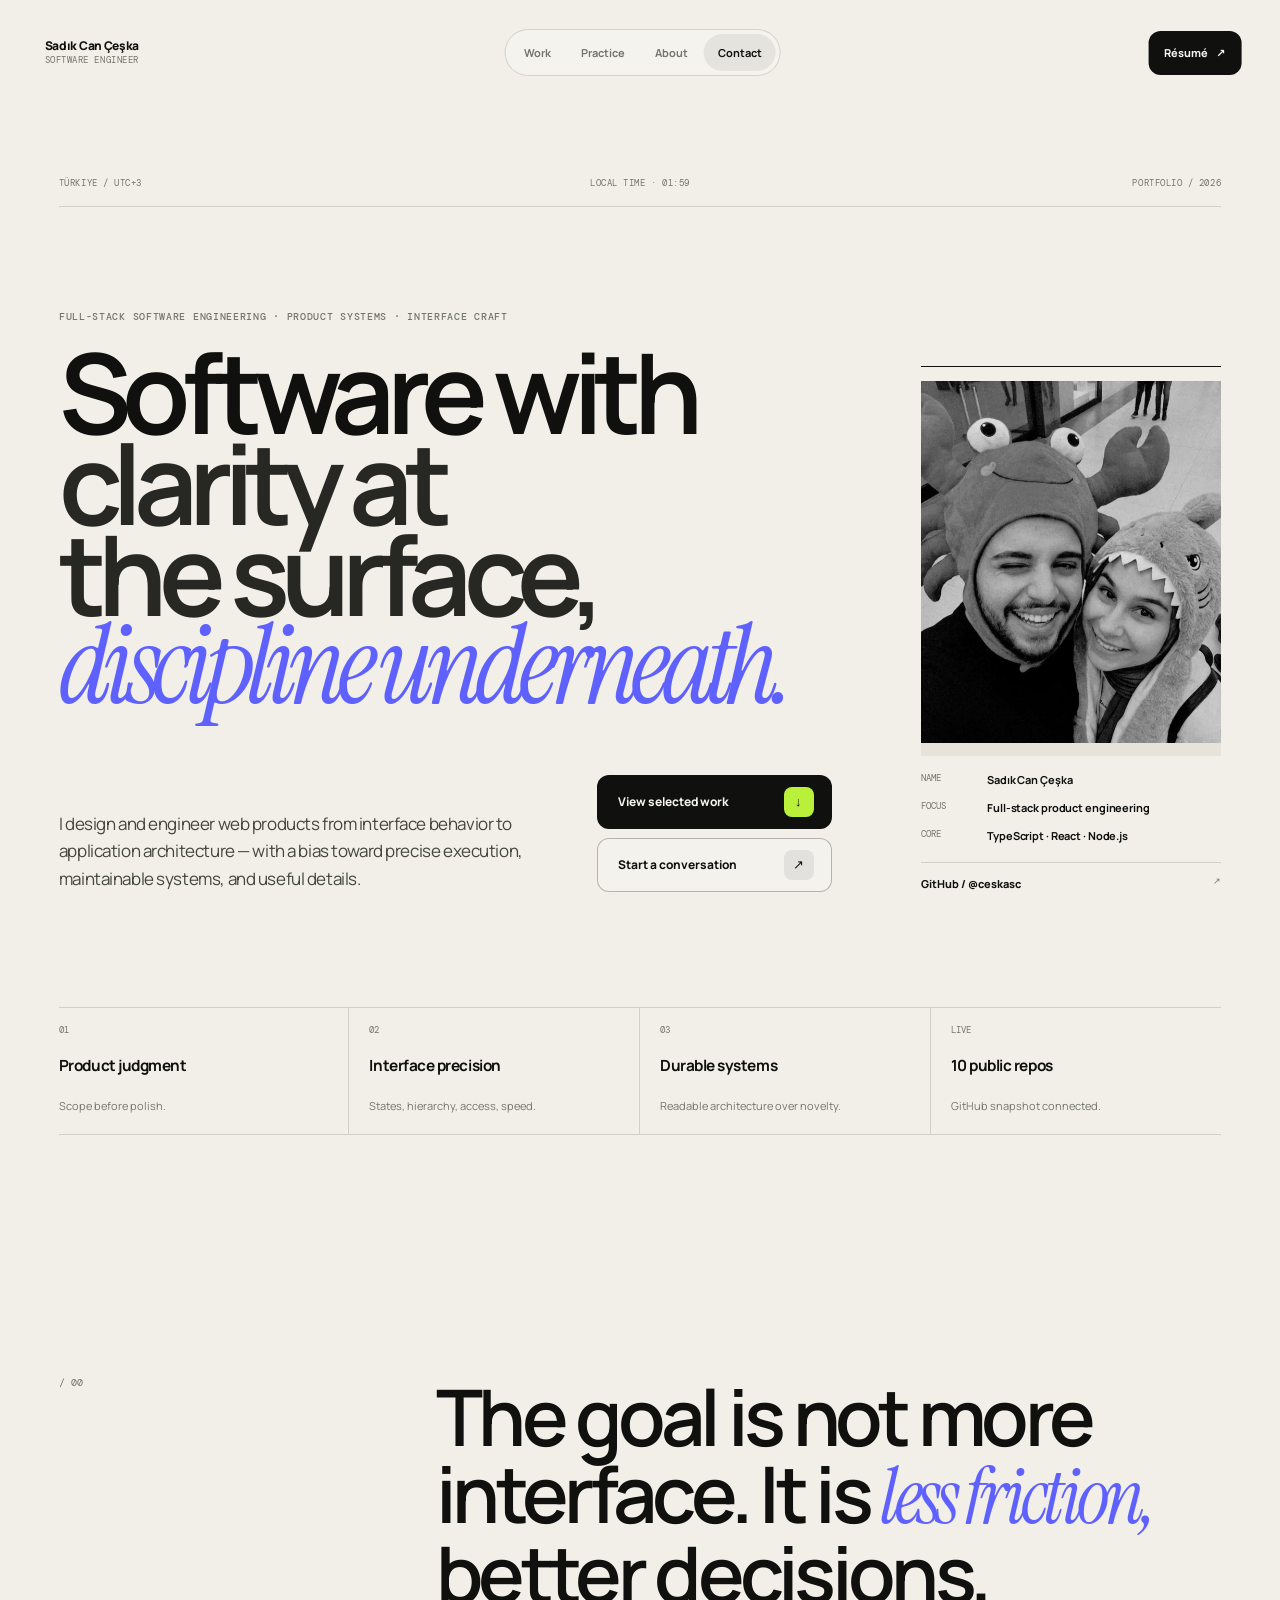
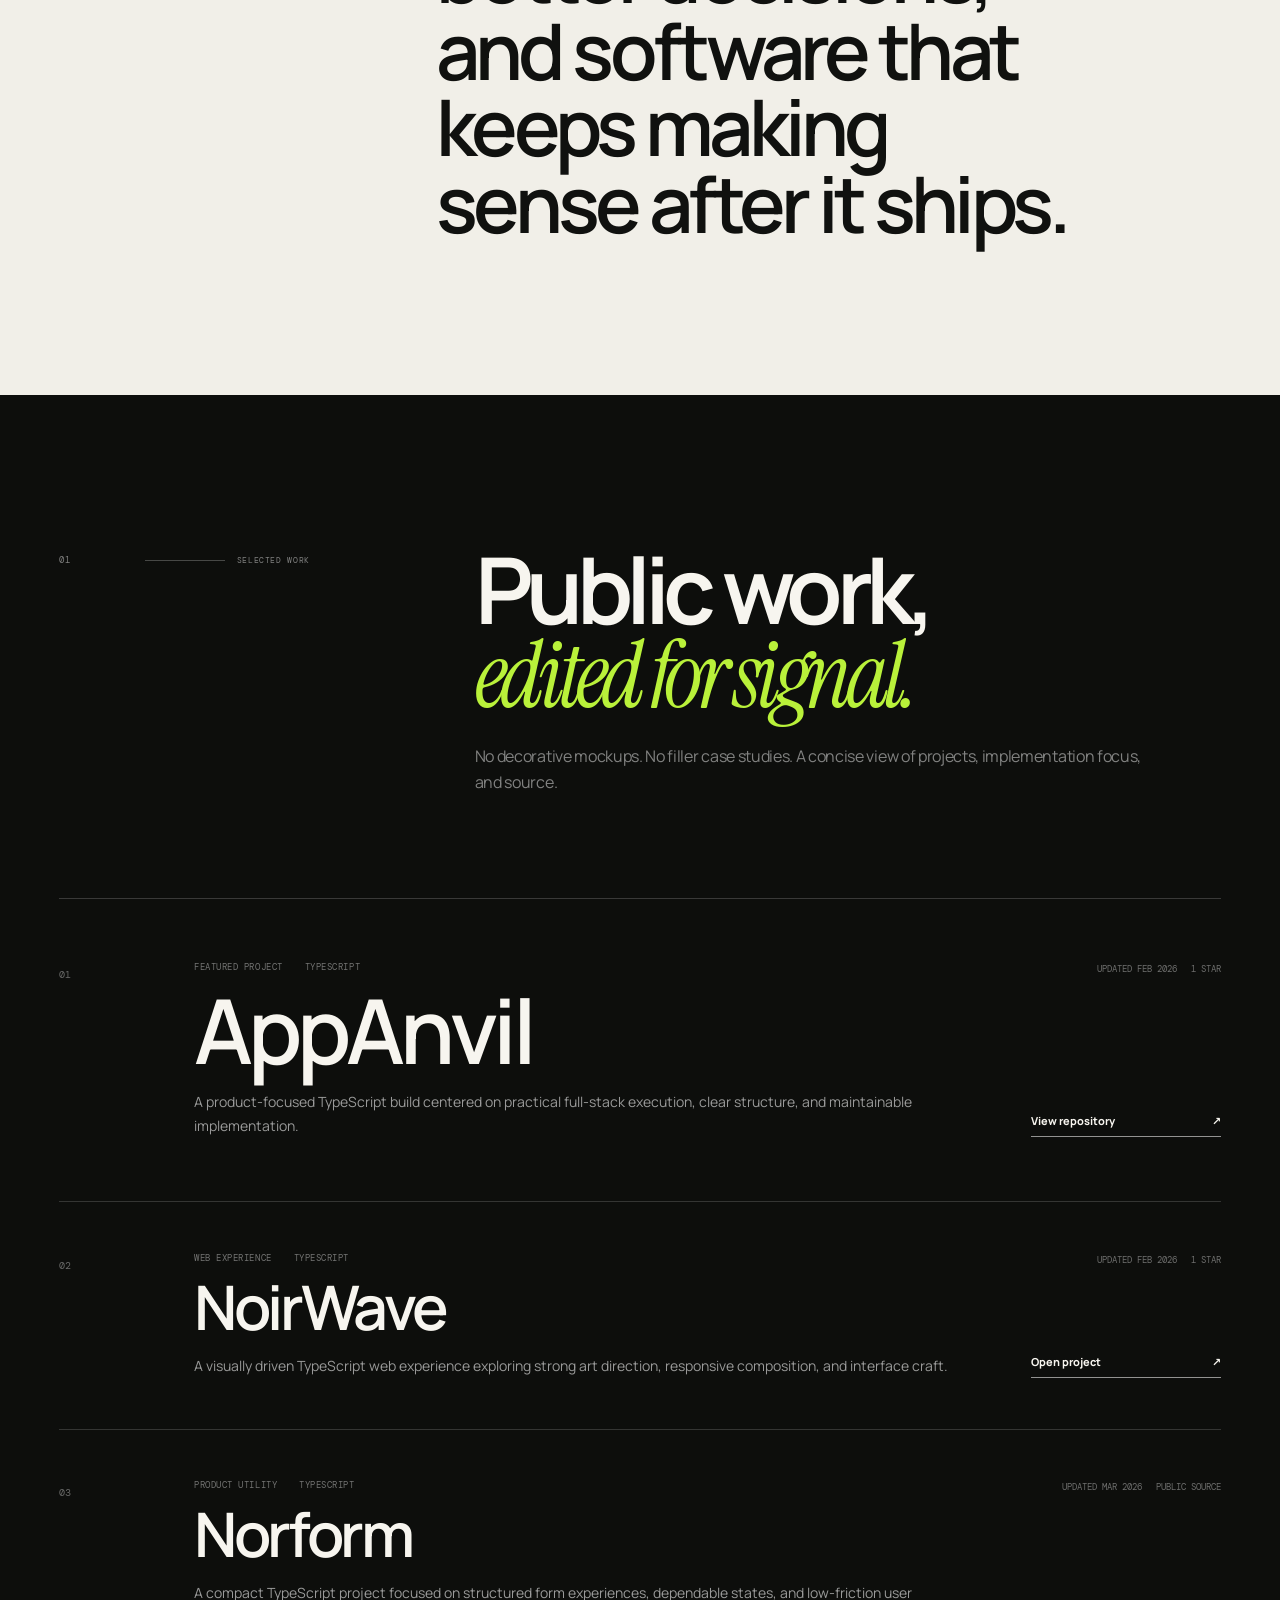
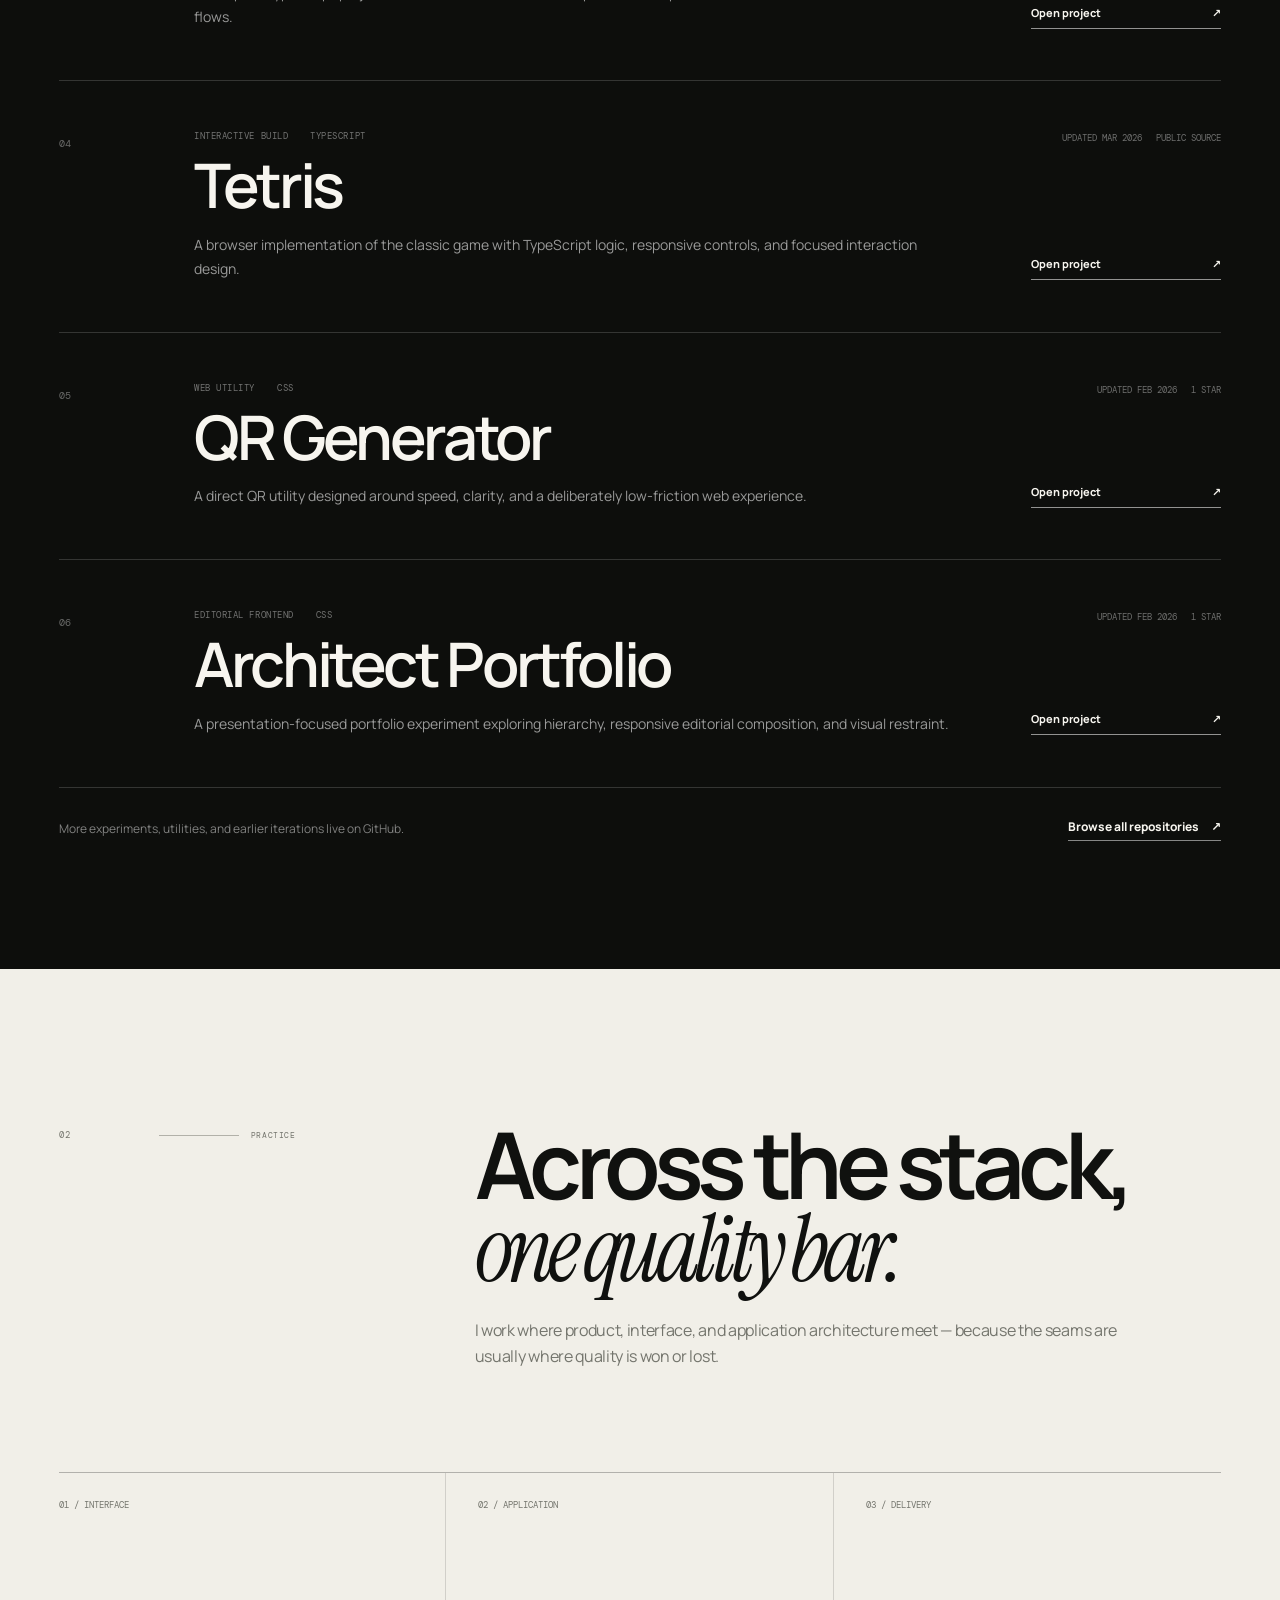
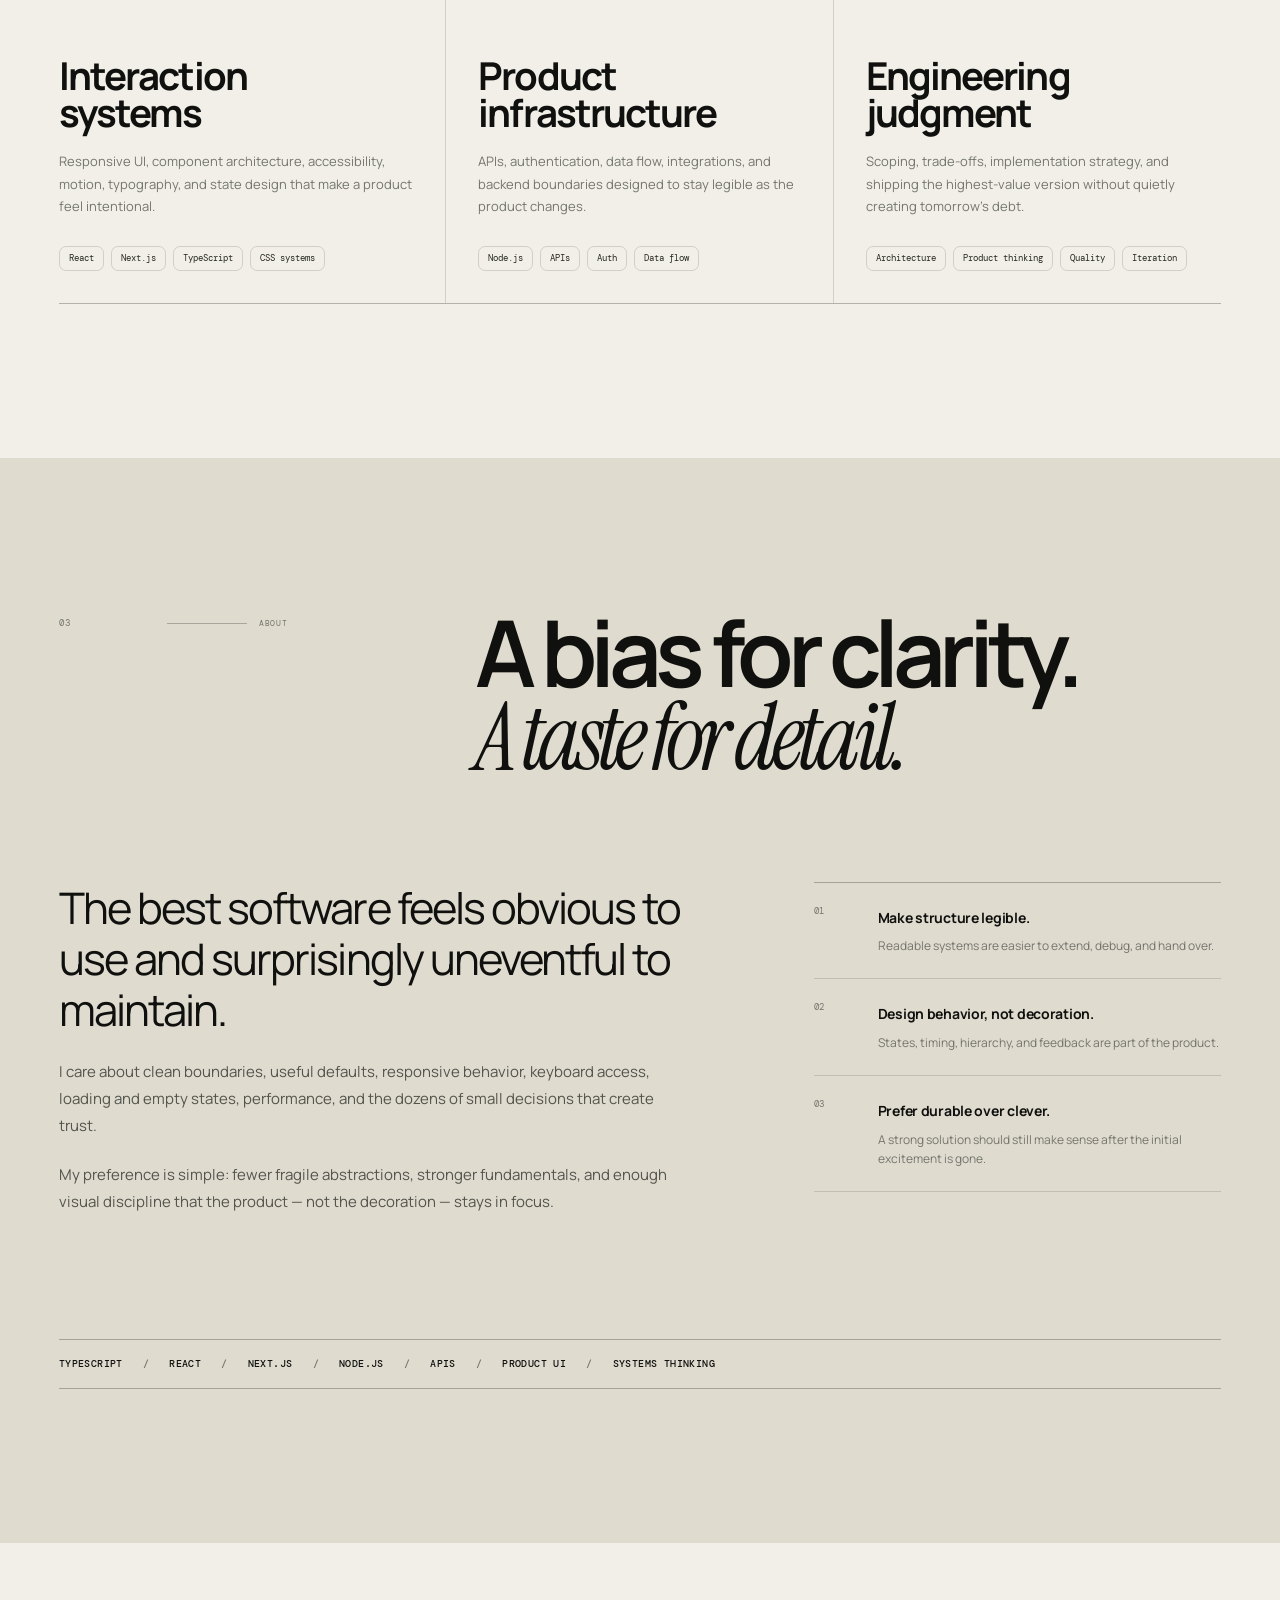
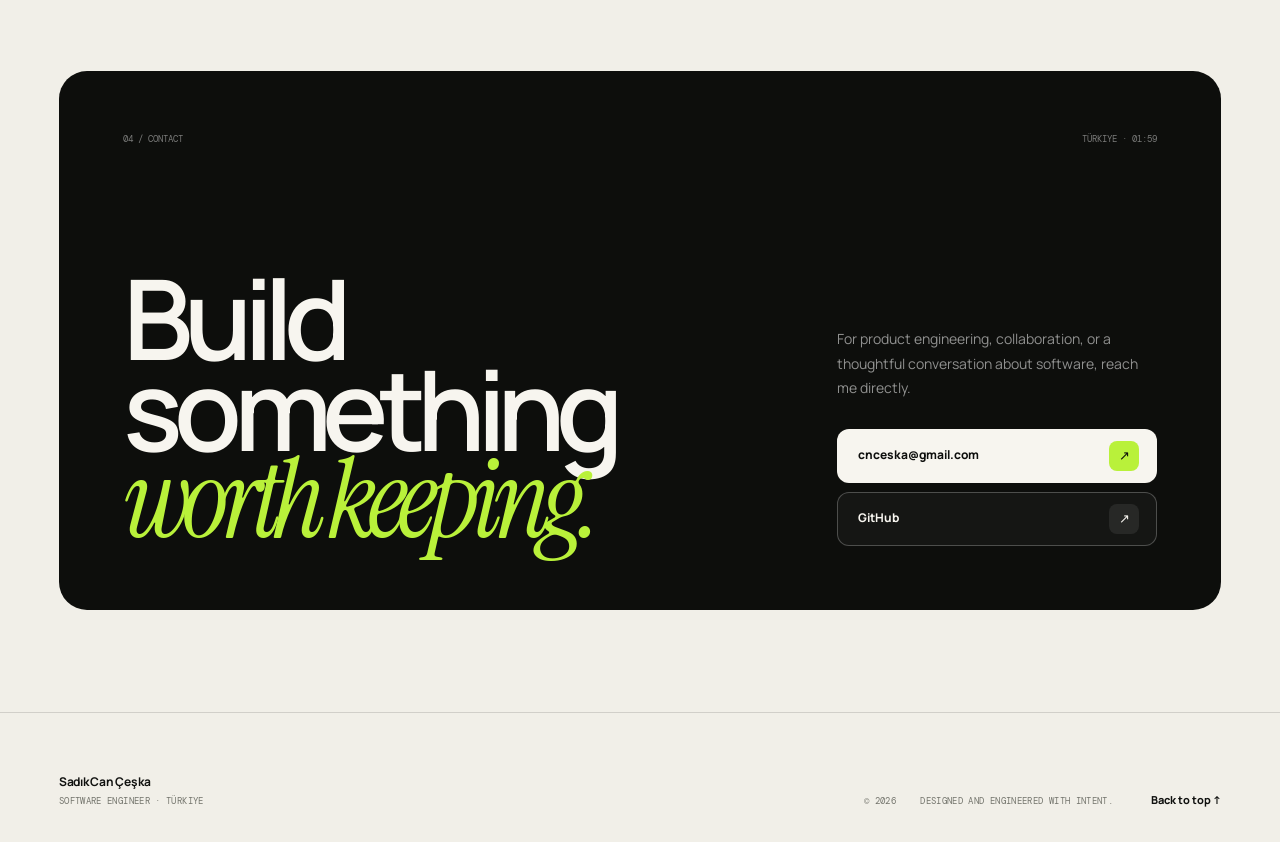
==== index.html @ ac090c7c "Use custom couple photo in portfolio profile" ====
<!doctype html>
<html lang="en">
<head>
  <meta charset="utf-8" />
  <meta name="viewport" content="width=device-width,initial-scale=1,viewport-fit=cover" />
  <meta name="theme-color" content="#0d0e0c" />
  <meta name="color-scheme" content="light dark" />
  <meta name="description" content="Sadık Can Çeşka — Full-stack software engineer building precise, durable digital products across interface, application, and product systems." />
  <meta name="author" content="Sadık Can Çeşka" />
  <meta property="og:title" content="Sadık Can Çeşka — Full-stack Software Engineer" />
  <meta property="og:description" content="Selected work, engineering practice, and product-minded full-stack software development." />
  <meta property="og:type" content="website" />
  <meta property="og:url" content="https://ceskasc.github.io/" />
  <meta property="og:image" content="https://ceskasc.github.io/og-card.svg" />
  <meta name="twitter:card" content="summary_large_image" />
  <link rel="canonical" href="https://ceskasc.github.io/" />
  <title>Sadık Can Çeşka — Full-stack Software Engineer</title>

  <link rel="preconnect" href="https://fonts.googleapis.com" />
  <link rel="preconnect" href="https://fonts.gstatic.com" crossorigin />
  <link href="https://fonts.googleapis.com/css2?family=DM+Mono:wght@300;400;500&family=Instrument+Serif:ital@0;1&family=Manrope:wght@400;500;600;700;800&display=swap" rel="stylesheet" />
  <link rel="stylesheet" href="style.css" />
  <link rel="icon" href="favicon.svg" type="image/svg+xml" />

  <script type="application/ld+json">
  {
    "@context":"https://schema.org",
    "@type":"Person",
    "name":"Sadık Can Çeşka",
    "url":"https://ceskasc.github.io/",
    "jobTitle":"Full-stack Software Engineer",
    "sameAs":["https://github.com/ceskasc"]
  }
  </script>
</head>
<body>
  <a class="skip-link" href="#main-content">Skip to content</a>
  <div class="scroll-progress" aria-hidden="true"><i id="scroll-progress"></i></div>

  <header class="site-header" id="top">
    <a class="brand" href="#top" aria-label="Sadık Can Çeşka — Home">
      <span class="brand-name">Sadık Can Çeşka</span>
      <span class="brand-role">Software Engineer</span>
    </a>

    <nav class="desktop-nav" aria-label="Primary navigation">
      <a href="#work" data-nav="work">Work</a>
      <a href="#practice" data-nav="practice">Practice</a>
      <a href="#about" data-nav="about">About</a>
      <a href="#contact" data-nav="contact">Contact</a>
    </nav>

    <div class="header-actions">
      <a class="resume-link" href="Sadik_Can_Ceska_Portfolio_CV_PrivacySafe.pdf" target="_blank" rel="noreferrer">Résumé <span aria-hidden="true">↗</span></a>
      <button class="menu-toggle" type="button" aria-label="Open navigation" aria-expanded="false" aria-controls="mobile-menu">
        <span></span><span></span>
      </button>
    </div>
  </header>

  <div class="mobile-menu" id="mobile-menu" aria-hidden="true" inert>
    <div class="mobile-menu-top">
      <span>Navigation</span>
      <span>Portfolio / <span class="current-year"></span></span>
    </div>
    <nav aria-label="Mobile navigation">
      <a href="#work"><small>01</small><span>Work</span></a>
      <a href="#practice"><small>02</small><span>Practice</span></a>
      <a href="#about"><small>03</small><span>About</span></a>
      <a href="#contact"><small>04</small><span>Contact</span></a>
    </nav>
    <div class="mobile-menu-bottom">
      <a href="Sadik_Can_Ceska_Portfolio_CV_PrivacySafe.pdf" target="_blank" rel="noreferrer">Résumé ↗</a>
      <a href="https://github.com/ceskasc" target="_blank" rel="noreferrer">GitHub ↗</a>
    </div>
  </div>

  <main id="main-content">
    <section class="hero section-shell" aria-labelledby="hero-title">
      <div class="hero-rail reveal">
        <span>Türkiye / UTC+3</span>
        <span id="istanbul-time">Local time · --:--</span>
        <span>Portfolio / <span class="current-year"></span></span>
      </div>

      <div class="hero-grid">
        <div class="hero-copy">
          <p class="eyebrow reveal">Full-stack software engineering · Product systems · Interface craft</p>
          <h1 id="hero-title" class="reveal">
            Software with
            <span>clarity at the surface,</span>
            <em>discipline underneath.</em>
          </h1>
          <div class="hero-bottom reveal">
            <p>I design and engineer web products from interface behavior to application architecture — with a bias toward precise execution, maintainable systems, and useful details.</p>
            <div class="hero-actions">
              <a class="button button-primary" href="#work"><span>View selected work</span><b aria-hidden="true">↓</b></a>
              <a class="button button-secondary" href="mailto:cnceska@gmail.com"><span>Start a conversation</span><b aria-hidden="true">↗</b></a>
            </div>
          </div>
        </div>

        <aside class="profile-panel reveal" aria-label="Profile summary">
          <div class="profile-image-wrap">
            <img src="profile-photo.webp" alt="Sadık Can Çeşka and Fatma Nur" width="720" height="720" fetchpriority="high" decoding="async" />
          </div>
          <div class="profile-meta">
            <div><span>Name</span><strong>Sadık Can Çeşka</strong></div>
            <div><span>Focus</span><strong>Full-stack product engineering</strong></div>
            <div><span>Core</span><strong>TypeScript · React · Node.js</strong></div>
            <a href="https://github.com/ceskasc" target="_blank" rel="noreferrer">GitHub / @ceskasc <span aria-hidden="true">↗</span></a>
          </div>
        </aside>
      </div>

      <div class="signal-bar reveal" aria-label="Portfolio signals">
        <div><small>01</small><strong>Product judgment</strong><span>Scope before polish.</span></div>
        <div><small>02</small><strong>Interface precision</strong><span>States, hierarchy, access, speed.</span></div>
        <div><small>03</small><strong>Durable systems</strong><span>Readable architecture over novelty.</span></div>
        <div><small>Live</small><strong id="repo-count">10 public repos</strong><span>GitHub snapshot connected.</span></div>
      </div>
    </section>

    <section class="manifesto section-shell" aria-label="Engineering statement">
      <span class="manifesto-index reveal">/ 00</span>
      <p class="manifesto-copy reveal">The goal is not more interface. It is <em>less friction,</em> better decisions, and software that keeps making sense after it ships.</p>
    </section>

    <section class="work" id="work" aria-labelledby="work-title">
      <div class="section-shell">
        <div class="section-head reveal">
          <div class="section-label"><span>01</span><i></i><small>Selected work</small></div>
          <div>
            <h2 id="work-title">Public work,<br><em>edited for signal.</em></h2>
            <p>No decorative mockups. No filler case studies. A concise view of projects, implementation focus, and source.</p>
          </div>
        </div>

        <div class="project-ledger" id="project-grid" aria-live="polite">
          <article class="project-feature reveal" data-repo="appanvil">
            <div class="project-index">01</div>
            <div class="project-main">
              <div class="project-kicker"><span>Featured project</span><span data-project-language>TypeScript</span></div>
              <h3>AppAnvil</h3>
              <p>A product-focused TypeScript build centered on practical full-stack execution, clear structure, and maintainable implementation.</p>
            </div>
            <div class="project-side">
              <div class="project-meta"><span data-project-date>Public repository</span><span data-project-stars>GitHub</span></div>
              <a data-project-link href="https://github.com/ceskasc/appanvil" target="_blank" rel="noreferrer">View repository <span aria-hidden="true">↗</span></a>
            </div>
          </article>

          <article class="project-row reveal" data-repo="NoirWave">
            <div class="project-index">02</div>
            <div class="project-main"><div class="project-kicker"><span>Web experience</span><span data-project-language>TypeScript</span></div><h3>NoirWave</h3><p>A visually driven TypeScript web experience exploring strong art direction, responsive composition, and interface craft.</p></div>
            <div class="project-side"><div class="project-meta"><span data-project-date>Public repository</span><span data-project-stars>GitHub</span></div><a data-project-link href="https://github.com/ceskasc/NoirWave" target="_blank" rel="noreferrer">Open project <span aria-hidden="true">↗</span></a></div>
          </article>

          <article class="project-row reveal" data-repo="norform">
            <div class="project-index">03</div>
            <div class="project-main"><div class="project-kicker"><span>Product utility</span><span data-project-language>TypeScript</span></div><h3>Norform</h3><p>A compact TypeScript project focused on structured form experiences, dependable states, and low-friction user flows.</p></div>
            <div class="project-side"><div class="project-meta"><span data-project-date>Public repository</span><span data-project-stars>GitHub</span></div><a data-project-link href="https://github.com/ceskasc/norform" target="_blank" rel="noreferrer">Open project <span aria-hidden="true">↗</span></a></div>
          </article>

          <article class="project-row reveal" data-repo="tetris">
            <div class="project-index">04</div>
            <div class="project-main"><div class="project-kicker"><span>Interactive build</span><span data-project-language>TypeScript</span></div><h3>Tetris</h3><p>A browser implementation of the classic game with TypeScript logic, responsive controls, and focused interaction design.</p></div>
            <div class="project-side"><div class="project-meta"><span data-project-date>Public repository</span><span data-project-stars>GitHub</span></div><a data-project-link href="https://github.com/ceskasc/tetris" target="_blank" rel="noreferrer">Open project <span aria-hidden="true">↗</span></a></div>
          </article>

          <article class="project-row reveal" data-repo="qr-generator">
            <div class="project-index">05</div>
            <div class="project-main"><div class="project-kicker"><span>Web utility</span><span data-project-language>CSS</span></div><h3>QR Generator</h3><p>A direct QR utility designed around speed, clarity, and a deliberately low-friction web experience.</p></div>
            <div class="project-side"><div class="project-meta"><span data-project-date>Public repository</span><span data-project-stars>GitHub</span></div><a data-project-link href="https://github.com/ceskasc/qr-generator" target="_blank" rel="noreferrer">Open project <span aria-hidden="true">↗</span></a></div>
          </article>

          <article class="project-row reveal" data-repo="architect-portfolio">
            <div class="project-index">06</div>
            <div class="project-main"><div class="project-kicker"><span>Editorial frontend</span><span data-project-language>CSS</span></div><h3>Architect Portfolio</h3><p>A presentation-focused portfolio experiment exploring hierarchy, responsive editorial composition, and visual restraint.</p></div>
            <div class="project-side"><div class="project-meta"><span data-project-date>Public repository</span><span data-project-stars>GitHub</span></div><a data-project-link href="https://github.com/ceskasc/architect-portfolio" target="_blank" rel="noreferrer">Open project <span aria-hidden="true">↗</span></a></div>
          </article>
        </div>

        <div class="work-footer reveal">
          <p>More experiments, utilities, and earlier iterations live on GitHub.</p>
          <a href="https://github.com/ceskasc?tab=repositories" target="_blank" rel="noreferrer">Browse all repositories <span aria-hidden="true">↗</span></a>
        </div>
      </div>
    </section>

    <section class="practice section-shell" id="practice" aria-labelledby="practice-title">
      <div class="section-head reveal">
        <div class="section-label"><span>02</span><i></i><small>Practice</small></div>
        <div>
          <h2 id="practice-title">Across the stack,<br><em>one quality bar.</em></h2>
          <p>I work where product, interface, and application architecture meet — because the seams are usually where quality is won or lost.</p>
        </div>
      </div>

      <div class="practice-grid">
        <article class="practice-card reveal"><span>01 / Interface</span><h3>Interaction systems</h3><p>Responsive UI, component architecture, accessibility, motion, typography, and state design that make a product feel intentional.</p><div><small>React</small><small>Next.js</small><small>TypeScript</small><small>CSS systems</small></div></article>
        <article class="practice-card reveal"><span>02 / Application</span><h3>Product infrastructure</h3><p>APIs, authentication, data flow, integrations, and backend boundaries designed to stay legible as the product changes.</p><div><small>Node.js</small><small>APIs</small><small>Auth</small><small>Data flow</small></div></article>
        <article class="practice-card reveal"><span>03 / Delivery</span><h3>Engineering judgment</h3><p>Scoping, trade-offs, implementation strategy, and shipping the highest-value version without quietly creating tomorrow’s debt.</p><div><small>Architecture</small><small>Product thinking</small><small>Quality</small><small>Iteration</small></div></article>
      </div>
    </section>

    <section class="about" id="about" aria-labelledby="about-title">
      <div class="section-shell about-shell">
        <div class="section-head reveal">
          <div class="section-label"><span>03</span><i></i><small>About</small></div>
          <div><h2 id="about-title">A bias for clarity.<br><em>A taste for detail.</em></h2></div>
        </div>

        <div class="about-grid">
          <div class="about-copy reveal">
            <p class="about-lead">The best software feels obvious to use and surprisingly uneventful to maintain.</p>
            <p>I care about clean boundaries, useful defaults, responsive behavior, keyboard access, loading and empty states, performance, and the dozens of small decisions that create trust.</p>
            <p>My preference is simple: fewer fragile abstractions, stronger fundamentals, and enough visual discipline that the product — not the decoration — stays in focus.</p>
          </div>
          <div class="principle-list reveal">
            <article><span>01</span><div><strong>Make structure legible.</strong><p>Readable systems are easier to extend, debug, and hand over.</p></div></article>
            <article><span>02</span><div><strong>Design behavior, not decoration.</strong><p>States, timing, hierarchy, and feedback are part of the product.</p></div></article>
            <article><span>03</span><div><strong>Prefer durable over clever.</strong><p>A strong solution should still make sense after the initial excitement is gone.</p></div></article>
          </div>
        </div>

        <div class="technology-rail reveal" aria-label="Technology focus">
          <span>TypeScript</span><i>/</i><span>React</span><i>/</i><span>Next.js</span><i>/</i><span>Node.js</span><i>/</i><span>APIs</span><i>/</i><span>Product UI</span><i>/</i><span>Systems thinking</span>
        </div>
      </div>
    </section>

    <section class="contact section-shell" id="contact" aria-labelledby="contact-title">
      <div class="contact-card reveal">
        <div class="contact-meta"><span>04 / Contact</span><span id="contact-time">Türkiye · --:--</span></div>
        <div class="contact-grid">
          <h2 id="contact-title">Build something<br><em>worth keeping.</em></h2>
          <div>
            <p>For product engineering, collaboration, or a thoughtful conversation about software, reach me directly.</p>
            <div class="contact-actions">
              <a class="button button-light" href="mailto:cnceska@gmail.com"><span>cnceska@gmail.com</span><b aria-hidden="true">↗</b></a>
              <a class="button button-dark-outline" href="https://github.com/ceskasc" target="_blank" rel="noreferrer"><span>GitHub</span><b aria-hidden="true">↗</b></a>
            </div>
          </div>
        </div>
      </div>
    </section>
  </main>

  <footer class="site-footer section-shell">
    <div class="footer-identity"><strong>Sadık Can Çeşka</strong><span>Software Engineer · Türkiye</span></div>
    <div class="footer-meta"><span>© <span class="current-year"></span></span><span>Designed and engineered with intent.</span></div>
    <a href="#top">Back to top <span aria-hidden="true">↑</span></a>
  </footer>

  <script src="script.js" defer></script>
</body>
</html>
---- style.css ----
:root {
  --paper: #f1efe8;
  --paper-2: #e7e3d9;
  --ink: #10110f;
  --ink-soft: #272823;
  --muted: #74756d;
  --line: rgba(16, 17, 15, .14);
  --line-strong: rgba(16, 17, 15, .28);
  --dark: #0d0e0c;
  --dark-soft: #171814;
  --light: #f7f5ef;
  --accent: #b9f13a;
  --accent-2: #5f61ff;
  --max: 1640px;
  --gutter: clamp(20px, 4.6vw, 78px);
  --serif: "Instrument Serif", Georgia, serif;
  --sans: "Manrope", system-ui, -apple-system, BlinkMacSystemFont, "Segoe UI", sans-serif;
  --mono: "DM Mono", ui-monospace, SFMono-Regular, Menlo, Consolas, monospace;
  --ease: cubic-bezier(.2, .72, .2, 1);
  --spring: cubic-bezier(.16, 1, .3, 1);
}

*, *::before, *::after { box-sizing: border-box; }
html { scroll-behavior: smooth; scroll-padding-top: 102px; background: var(--paper); }
body {
  margin: 0;
  min-width: 320px;
  overflow-x: hidden;
  background: var(--paper);
  color: var(--ink);
  font-family: var(--sans);
  font-size: 16px;
  line-height: 1.55;
  -webkit-font-smoothing: antialiased;
  text-rendering: optimizeLegibility;
}
body.menu-open { overflow: hidden; }
a { color: inherit; }
img { display: block; max-width: 100%; }
button { color: inherit; font: inherit; }
::selection { background: var(--ink); color: var(--accent); }

.section-shell { width: min(100%, var(--max)); margin-inline: auto; padding-inline: var(--gutter); }

.skip-link {
  position: fixed;
  z-index: 9999;
  left: 18px;
  top: 14px;
  padding: 10px 14px;
  border-radius: 999px;
  background: var(--dark);
  color: var(--light);
  font: 500 11px/1 var(--mono);
  text-decoration: none;
  transform: translateY(-180%);
  transition: transform 180ms var(--ease);
}
.skip-link:focus { transform: none; }

a:focus-visible, button:focus-visible { outline: 3px solid color-mix(in srgb, var(--accent-2), transparent 35%); outline-offset: 5px; }

.scroll-progress { position: fixed; z-index: 1000; inset: 0 0 auto 0; height: 2px; pointer-events: none; }
.scroll-progress i { display: block; width: 100%; height: 100%; background: var(--accent-2); transform: scaleX(0); transform-origin: left center; will-change: transform; }

.site-header {
  position: fixed;
  z-index: 300;
  top: 18px;
  left: 50%;
  width: min(calc(100% - clamp(24px, 4vw, 64px)), 1540px);
  min-height: 66px;
  padding: 10px 12px 10px 18px;
  display: grid;
  grid-template-columns: 1fr auto 1fr;
  align-items: center;
  gap: 28px;
  transform: translateX(-50%);
  border: 1px solid transparent;
  border-radius: 18px;
  transition: top 220ms var(--ease), background 220ms var(--ease), border-color 220ms var(--ease), box-shadow 220ms var(--ease);
}
.site-header.is-scrolled {
  top: 10px;
  background: color-mix(in srgb, var(--paper) 88%, transparent);
  border-color: var(--line);
  box-shadow: 0 16px 50px rgba(16,17,15,.08);
  -webkit-backdrop-filter: blur(22px) saturate(130%);
  backdrop-filter: blur(22px) saturate(130%);
}
.brand { width: fit-content; display: grid; gap: 3px; text-decoration: none; line-height: 1.1; }
.brand-name { font-size: 12px; font-weight: 800; letter-spacing: -.025em; }
.brand-role { color: var(--muted); font: 400 9px/1.2 var(--mono); text-transform: uppercase; letter-spacing: .06em; }
.desktop-nav { display: flex; align-items: center; gap: 2px; padding: 4px; border: 1px solid var(--line); border-radius: 999px; background: rgba(255,255,255,.28); }
.desktop-nav a { padding: 10px 14px; border-radius: 999px; color: var(--muted); font-size: 11px; font-weight: 700; text-decoration: none; transition: background 180ms var(--ease), color 180ms var(--ease); }
.desktop-nav a:hover, .desktop-nav a.is-active { background: rgba(16,17,15,.07); color: var(--ink); }
.header-actions { display: flex; align-items: center; justify-content: flex-end; gap: 8px; }
.resume-link { min-height: 44px; padding: 0 16px; display: inline-flex; align-items: center; gap: 8px; border-radius: 12px; background: var(--ink); color: var(--light); font-size: 11px; font-weight: 750; text-decoration: none; transition: background 180ms var(--ease), transform 180ms var(--ease); }
.resume-link:hover { background: var(--accent-2); transform: translateY(-1px); }
.menu-toggle { display: none; width: 44px; height: 44px; padding: 0; border: 0; border-radius: 12px; background: var(--ink); color: var(--light); cursor: pointer; position: relative; }
.menu-toggle span { position: absolute; left: 50%; width: 16px; height: 1px; background: currentColor; transform: translateX(-50%); transition: transform 200ms var(--ease), top 200ms var(--ease); }
.menu-toggle span:first-child { top: 19px; }
.menu-toggle span:last-child { top: 25px; }
.menu-toggle[aria-expanded="true"] span:first-child { top: 22px; transform: translateX(-50%) rotate(45deg); }
.menu-toggle[aria-expanded="true"] span:last-child { top: 22px; transform: translateX(-50%) rotate(-45deg); }

.mobile-menu { position: fixed; z-index: 250; inset: 0; padding: 116px var(--gutter) 30px; display: flex; flex-direction: column; justify-content: space-between; background: var(--dark); color: var(--light); opacity: 0; visibility: hidden; transform: translateY(-10px); transition: opacity 240ms var(--ease), visibility 240ms var(--ease), transform 240ms var(--ease); }
.mobile-menu.is-open { opacity: 1; visibility: visible; transform: none; }
.mobile-menu-top, .mobile-menu-bottom { display: flex; align-items: center; justify-content: space-between; color: rgba(255,255,255,.48); font: 400 10px/1 var(--mono); text-transform: uppercase; letter-spacing: .06em; }
.mobile-menu nav { display: grid; }
.mobile-menu nav a { display: grid; grid-template-columns: 50px 1fr; align-items: baseline; padding: 12px 0; border-bottom: 1px solid rgba(255,255,255,.14); text-decoration: none; }
.mobile-menu nav small { color: rgba(255,255,255,.38); font: 400 10px/1 var(--mono); }
.mobile-menu nav span { font-size: clamp(48px, 13vw, 82px); line-height: .94; letter-spacing: -.065em; font-weight: 600; }
.mobile-menu-bottom a { color: var(--light); text-decoration: none; }
body.menu-open .site-header { background: transparent; border-color: transparent; box-shadow: none; }
body.menu-open .brand-name { color: var(--light); }
body.menu-open .brand-role { color: rgba(255,255,255,.48); }
body.menu-open .resume-link { display: none; }
body.menu-open .menu-toggle { background: var(--light); color: var(--dark); }

.reveal { opacity: 0; transform: translateY(20px); transition: opacity 700ms var(--spring), transform 700ms var(--spring); }
.reveal.is-visible { opacity: 1; transform: none; }
.eyebrow { margin: 0; color: var(--muted); font: 500 10px/1.4 var(--mono); letter-spacing: .07em; text-transform: uppercase; }
.button { min-height: 54px; padding: 0 17px 0 20px; display: inline-flex; align-items: center; justify-content: space-between; gap: 28px; border: 1px solid transparent; border-radius: 12px; text-decoration: none; font-size: 12px; font-weight: 750; transition: background 180ms var(--ease), color 180ms var(--ease), border-color 180ms var(--ease), transform 180ms var(--ease); }
.button b { width: 30px; height: 30px; display: grid; place-items: center; border-radius: 8px; font: 400 13px/1 var(--mono); }
.button:hover { transform: translateY(-2px); }
.button-primary { background: var(--ink); color: var(--light); }
.button-primary b { background: var(--accent); color: var(--ink); }
.button-secondary { border-color: var(--line-strong); background: rgba(255,255,255,.22); }
.button-secondary b { background: rgba(16,17,15,.07); }
.button-light { background: var(--light); color: var(--dark); }
.button-light b { background: var(--accent); }
.button-dark-outline { color: var(--light); border-color: rgba(255,255,255,.24); background: rgba(255,255,255,.035); }
.button-dark-outline b { background: rgba(255,255,255,.08); }

.section-head { display: grid; grid-template-columns: minmax(190px, .42fr) minmax(0, 1fr); gap: clamp(40px, 8vw, 150px); align-items: start; }
.section-label { padding-top: 8px; display: grid; grid-template-columns: auto minmax(32px, 80px) auto; align-items: center; gap: 12px; color: var(--muted); font: 400 9px/1 var(--mono); text-transform: uppercase; letter-spacing: .07em; }
.section-label span { color: inherit; }
.section-label i { height: 1px; background: currentColor; opacity: .5; }
.section-head h2 { margin: 0; font-size: clamp(52px, 7.2vw, 112px); line-height: .89; letter-spacing: -.07em; font-weight: 650; text-wrap: balance; }
.section-head h2 em { font-family: var(--serif); font-weight: 400; }
.section-head > div:last-child > p { max-width: 670px; margin: 26px 0 0; color: var(--muted); font-size: clamp(15px, 1.25vw, 19px); line-height: 1.65; letter-spacing: -.02em; }

.hero { min-height: 100svh; padding-top: clamp(145px, 14vw, 196px); padding-bottom: clamp(64px, 7vw, 96px); }
.hero-rail { display: grid; grid-template-columns: 1fr auto 1fr; gap: 20px; padding-bottom: 18px; border-bottom: 1px solid var(--line); color: var(--muted); font: 400 9px/1 var(--mono); text-transform: uppercase; letter-spacing: .06em; }
.hero-rail span:nth-child(2) { text-align: center; }
.hero-rail span:last-child { text-align: right; }
.hero-grid { display: grid; grid-template-columns: minmax(0, 1.45fr) minmax(300px, .42fr); gap: clamp(48px, 7vw, 120px); align-items: end; margin-top: clamp(70px, 8vw, 118px); }
.hero-copy h1 { max-width: 1130px; margin: 22px 0 0; font-size: clamp(62px, 8.7vw, 138px); line-height: .82; letter-spacing: -.078em; font-weight: 650; }
.hero-copy h1 span, .hero-copy h1 em { display: block; }
.hero-copy h1 span { color: var(--ink-soft); }
.hero-copy h1 em { font-family: var(--serif); font-weight: 400; color: var(--accent-2); }
.hero-bottom { max-width: 880px; margin-top: clamp(36px, 5vw, 64px); display: grid; grid-template-columns: minmax(0, 1fr) auto; gap: 34px; align-items: end; }
.hero-bottom > p { margin: 0; color: #44463e; font-size: clamp(17px, 1.3vw, 21px); line-height: 1.6; letter-spacing: -.025em; }
.hero-actions { display: grid; gap: 9px; min-width: 235px; }
.profile-panel { border-top: 1px solid var(--ink); }
.profile-image-wrap { aspect-ratio: 4 / 5; overflow: hidden; margin-top: 14px; background: var(--paper-2); }
.profile-image-wrap img { width: 100%; height: 100%; object-fit: cover; filter: saturate(.88) contrast(1.02); transition: transform 500ms var(--spring); }
.profile-panel:hover img { transform: scale(1.018); }
.profile-meta { padding-top: 16px; display: grid; gap: 12px; }
.profile-meta > div { display: grid; grid-template-columns: 54px 1fr; gap: 12px; }
.profile-meta span { color: var(--muted); font: 400 9px/1.4 var(--mono); text-transform: uppercase; }
.profile-meta strong { font-size: 11px; line-height: 1.45; letter-spacing: -.01em; }
.profile-meta > a { margin-top: 6px; display: flex; justify-content: space-between; padding-top: 12px; border-top: 1px solid var(--line); font-size: 11px; font-weight: 750; text-decoration: none; }
.signal-bar { margin-top: clamp(76px, 9vw, 128px); display: grid; grid-template-columns: repeat(4, 1fr); border-top: 1px solid var(--line); border-bottom: 1px solid var(--line); }
.signal-bar > div { min-height: 126px; padding: 18px 20px 20px 0; display: grid; align-content: space-between; border-right: 1px solid var(--line); }
.signal-bar > div:not(:first-child) { padding-left: 20px; }
.signal-bar > div:last-child { border-right: 0; }
.signal-bar small { color: var(--muted); font: 400 9px/1 var(--mono); text-transform: uppercase; }
.signal-bar strong { font-size: clamp(15px, 1.2vw, 19px); letter-spacing: -.03em; }
.signal-bar span { color: var(--muted); font-size: 11px; }

.manifesto { padding-top: clamp(110px, 12vw, 190px); padding-bottom: clamp(110px, 12vw, 190px); display: grid; grid-template-columns: minmax(160px, .35fr) minmax(0, 1fr); gap: clamp(40px, 8vw, 150px); }
.manifesto-index { color: var(--muted); font: 400 10px/1 var(--mono); }
.manifesto-copy { max-width: 1230px; margin: 0; font-size: clamp(44px, 6.1vw, 96px); line-height: .98; letter-spacing: -.06em; font-weight: 600; }
.manifesto-copy em { font-family: var(--serif); font-weight: 400; color: var(--accent-2); }

.work { padding: clamp(110px, 12vw, 190px) 0 clamp(90px, 10vw, 150px); background: var(--dark); color: var(--light); }
.work .section-label, .work .section-head > div:last-child > p { color: rgba(255,255,255,.48); }
.work .section-head h2 em { color: var(--accent); }
.project-ledger { margin-top: clamp(70px, 8vw, 110px); border-top: 1px solid rgba(255,255,255,.18); }
.project-feature, .project-row { position: relative; display: grid; grid-template-columns: 84px minmax(0, 1fr) minmax(220px, .28fr); gap: clamp(24px, 4vw, 70px); padding: clamp(32px, 4vw, 56px) 0; border-bottom: 1px solid rgba(255,255,255,.16); transition: background 220ms var(--ease); }
.project-feature { padding-top: clamp(44px, 5vw, 72px); padding-bottom: clamp(44px, 5vw, 72px); }
.project-feature::before, .project-row::before { content: ""; position: absolute; inset: 0 calc(var(--gutter) * -0.22); z-index: 0; background: rgba(255,255,255,0); transition: background 220ms var(--ease); pointer-events: none; }
.project-feature:hover::before, .project-row:hover::before { background: rgba(255,255,255,.045); }
.project-feature > *, .project-row > * { position: relative; z-index: 1; }
.project-index { color: rgba(255,255,255,.38); font: 400 10px/1 var(--mono); padding-top: 7px; }
.project-kicker { display: flex; flex-wrap: wrap; gap: 12px 22px; color: rgba(255,255,255,.42); font: 400 9px/1 var(--mono); text-transform: uppercase; letter-spacing: .06em; }
.project-main h3 { margin: 15px 0 0; font-size: clamp(38px, 4.8vw, 76px); line-height: .95; letter-spacing: -.055em; font-weight: 600; }
.project-feature .project-main h3 { font-size: clamp(56px, 7vw, 110px); }
.project-main p { max-width: 760px; margin: 18px 0 0; color: rgba(255,255,255,.58); font-size: 14px; line-height: 1.7; }
.project-side { display: flex; flex-direction: column; justify-content: space-between; align-items: flex-end; gap: 30px; }
.project-meta { display: flex; flex-wrap: wrap; justify-content: flex-end; gap: 8px 14px; color: rgba(255,255,255,.4); font: 400 9px/1.4 var(--mono); text-transform: uppercase; }
.project-side > a { min-width: 190px; display: flex; justify-content: space-between; gap: 22px; padding: 14px 0 7px; border-bottom: 1px solid rgba(255,255,255,.55); font-size: 11px; font-weight: 750; text-decoration: none; transition: border-color 180ms var(--ease), color 180ms var(--ease); }
.project-side > a:hover { color: var(--accent); border-color: var(--accent); }
.work-footer { padding-top: 30px; display: flex; align-items: center; justify-content: space-between; gap: 28px; color: rgba(255,255,255,.48); font-size: 12px; }
.work-footer p { margin: 0; }
.work-footer a { display: inline-flex; gap: 12px; color: var(--light); font-weight: 750; text-decoration: none; border-bottom: 1px solid rgba(255,255,255,.5); padding-bottom: 4px; }

.practice { padding-top: clamp(110px, 12vw, 190px); padding-bottom: clamp(110px, 12vw, 190px); }
.practice-grid { margin-top: clamp(70px, 8vw, 112px); display: grid; grid-template-columns: repeat(3, 1fr); border-top: 1px solid var(--line-strong); border-bottom: 1px solid var(--line-strong); }
.practice-card { min-height: 430px; padding: 28px 32px 32px 0; display: flex; flex-direction: column; border-right: 1px solid var(--line); }
.practice-card:not(:first-child) { padding-left: 32px; }
.practice-card:last-child { border-right: 0; }
.practice-card > span { color: var(--muted); font: 400 9px/1 var(--mono); text-transform: uppercase; }
.practice-card h3 { max-width: 320px; margin: auto 0 18px; font-size: clamp(32px, 3vw, 48px); line-height: .98; letter-spacing: -.05em; }
.practice-card p { max-width: 390px; margin: 0; color: var(--muted); font-size: 13px; line-height: 1.75; }
.practice-card > div { margin-top: 28px; display: flex; flex-wrap: wrap; gap: 7px; }
.practice-card small { padding: 7px 9px; border: 1px solid var(--line); border-radius: 7px; color: var(--ink-soft); font: 400 9px/1 var(--mono); }

.about { padding: clamp(110px, 12vw, 190px) 0; background: #dfdbcf; }
.about-grid { margin-top: clamp(70px, 8vw, 112px); display: grid; grid-template-columns: minmax(0, 1fr) minmax(360px, .65fr); gap: clamp(50px, 10vw, 180px); align-items: start; }
.about-copy { max-width: 790px; }
.about-copy p { margin: 0 0 22px; color: #53544d; font-size: 15px; line-height: 1.8; }
.about-copy .about-lead { color: var(--ink); font-size: clamp(28px, 3.4vw, 52px); line-height: 1.18; letter-spacing: -.045em; }
.principle-list { border-top: 1px solid var(--line-strong); }
.principle-list article { display: grid; grid-template-columns: 46px 1fr; gap: 18px; padding: 22px 0; border-bottom: 1px solid var(--line); }
.principle-list article > span { color: var(--muted); font: 400 9px/1.4 var(--mono); }
.principle-list strong { font-size: 14px; letter-spacing: -.02em; }
.principle-list p { margin: 7px 0 0; color: var(--muted); font-size: 12px; line-height: 1.65; }
.technology-rail { margin-top: clamp(70px, 8vw, 112px); padding: 19px 0; display: flex; flex-wrap: wrap; gap: 12px 20px; border-top: 1px solid var(--line-strong); border-bottom: 1px solid var(--line-strong); font: 500 10px/1 var(--mono); text-transform: uppercase; letter-spacing: .04em; }
.technology-rail i { color: var(--muted); font-style: normal; }

.contact { padding-top: clamp(90px, 10vw, 150px); padding-bottom: clamp(70px, 8vw, 120px); }
.contact-card { overflow: hidden; padding: clamp(34px, 5vw, 70px); border-radius: 28px; background: var(--dark); color: var(--light); }
.contact-meta { display: flex; align-items: center; justify-content: space-between; color: rgba(255,255,255,.45); font: 400 9px/1 var(--mono); text-transform: uppercase; }
.contact-grid { display: grid; grid-template-columns: minmax(0, 1.2fr) minmax(320px, .52fr); gap: clamp(44px, 10vw, 160px); align-items: end; margin-top: clamp(80px, 10vw, 140px); }
.contact-grid h2 { margin: 0; font-size: clamp(62px, 8.7vw, 136px); line-height: .82; letter-spacing: -.078em; font-weight: 600; }
.contact-grid h2 em { display: block; font-family: var(--serif); font-weight: 400; color: var(--accent); }
.contact-grid > div > p { max-width: 500px; margin: 0; color: rgba(255,255,255,.54); font-size: 14px; line-height: 1.75; }
.contact-actions { margin-top: 28px; display: grid; gap: 9px; }

.site-footer { min-height: 130px; padding-top: 26px; padding-bottom: 34px; display: grid; grid-template-columns: 1fr auto auto; gap: 38px; align-items: end; border-top: 1px solid var(--line); }
.footer-identity { display: grid; gap: 5px; }
.footer-identity strong { font-size: 12px; letter-spacing: -.02em; }
.footer-identity span, .footer-meta { color: var(--muted); font: 400 9px/1.3 var(--mono); text-transform: uppercase; letter-spacing: .04em; }
.footer-meta { display: flex; gap: 24px; }
.site-footer > a { font-size: 11px; font-weight: 750; text-decoration: none; }

@media (hover: hover) {
  .brand:hover .brand-name { color: var(--accent-2); }
  .project-side > a span, .work-footer a span, .resume-link span { transition: transform 180ms var(--ease); }
  .project-side > a:hover span, .work-footer a:hover span, .resume-link:hover span { transform: translate(2px, -2px); }
}

@media (max-width: 1180px) {
  .hero-grid { grid-template-columns: minmax(0, 1fr) 300px; gap: 50px; }
  .hero-bottom { grid-template-columns: 1fr; }
  .hero-actions { grid-template-columns: repeat(2, minmax(0, 1fr)); min-width: 0; }
  .signal-bar { grid-template-columns: repeat(2, 1fr); }
  .signal-bar > div:nth-child(2) { border-right: 0; }
  .signal-bar > div:nth-child(-n+2) { border-bottom: 1px solid var(--line); }
  .project-feature, .project-row { grid-template-columns: 58px minmax(0, 1fr) 210px; gap: 26px; }
  .about-grid { grid-template-columns: 1fr 380px; gap: 70px; }
}

@media (max-width: 900px) {
  html { scroll-padding-top: 88px; }
  .site-header { top: 10px; width: calc(100% - 20px); grid-template-columns: 1fr auto; gap: 12px; border-radius: 16px; }
  .desktop-nav, .resume-link { display: none; }
  .menu-toggle { display: block; }
  .hero { padding-top: 124px; }
  .hero-rail { grid-template-columns: 1fr auto; }
  .hero-rail span:nth-child(2) { text-align: right; }
  .hero-rail span:last-child { display: none; }
  .hero-grid { grid-template-columns: 1fr; }
  .profile-panel { display: grid; grid-template-columns: minmax(180px, .45fr) 1fr; gap: 24px; align-items: start; }
  .profile-image-wrap { margin-top: 0; }
  .profile-meta { padding-top: 0; }
  .section-head, .manifesto { grid-template-columns: 1fr; gap: 34px; }
  .section-label { width: fit-content; grid-template-columns: auto 50px auto; }
  .project-feature, .project-row { grid-template-columns: 42px minmax(0, 1fr); gap: 20px; }
  .project-side { grid-column: 2; flex-direction: row; align-items: flex-end; }
  .project-meta { justify-content: flex-start; }
  .project-side > a { min-width: 180px; }
  .practice-grid { grid-template-columns: 1fr; }
  .practice-card { min-height: 320px; padding: 26px 0; border-right: 0; border-bottom: 1px solid var(--line); }
  .practice-card:not(:first-child) { padding-left: 0; }
  .practice-card:last-child { border-bottom: 0; }
  .about-grid { grid-template-columns: 1fr; gap: 58px; }
  .contact-grid { grid-template-columns: 1fr; }
  .site-footer { grid-template-columns: 1fr auto; }
  .footer-meta { display: none; }
}

@media (max-width: 620px) {
  :root { --gutter: 20px; }
  .hero-copy h1 { font-size: clamp(52px, 15.2vw, 82px); }
  .hero-bottom { gap: 26px; }
  .hero-actions { grid-template-columns: 1fr; }
  .profile-panel { grid-template-columns: 1fr; }
  .profile-image-wrap { max-height: 440px; aspect-ratio: 4 / 4.4; }
  .signal-bar { grid-template-columns: 1fr; }
  .signal-bar > div, .signal-bar > div:not(:first-child) { min-height: 108px; padding: 17px 0; border-right: 0; border-bottom: 1px solid var(--line); }
  .signal-bar > div:last-child { border-bottom: 0; }
  .manifesto-copy { font-size: clamp(39px, 12vw, 64px); }
  .section-head h2 { font-size: clamp(46px, 13vw, 72px); }
  .project-feature, .project-row { grid-template-columns: 1fr; gap: 16px; padding: 30px 0; }
  .project-index { padding-top: 0; }
  .project-feature .project-main h3, .project-main h3 { font-size: clamp(42px, 13vw, 66px); }
  .project-side { grid-column: auto; flex-direction: column; align-items: flex-start; gap: 18px; }
  .project-meta { justify-content: flex-start; }
  .project-side > a { width: 100%; min-width: 0; }
  .work-footer { align-items: flex-start; flex-direction: column; }
  .contact-card { padding: 28px 22px; border-radius: 20px; }
  .contact-grid h2 { font-size: clamp(56px, 17vw, 88px); }
  .contact-meta { gap: 12px; }
  .site-footer { grid-template-columns: 1fr; gap: 20px; }
  .site-footer > a { width: fit-content; }
}

@supports (text-wrap: balance) {
  .hero-copy h1, .section-head h2, .manifesto-copy, .contact-grid h2 { text-wrap: balance; }
}

@media (prefers-reduced-motion: reduce) {
  html { scroll-behavior: auto; }
  *, *::before, *::after { animation-duration: .01ms !important; animation-iteration-count: 1 !important; transition-duration: .01ms !important; scroll-behavior: auto !important; }
  .reveal { opacity: 1; transform: none; }
  .profile-panel:hover img, .button:hover { transform: none; }
}
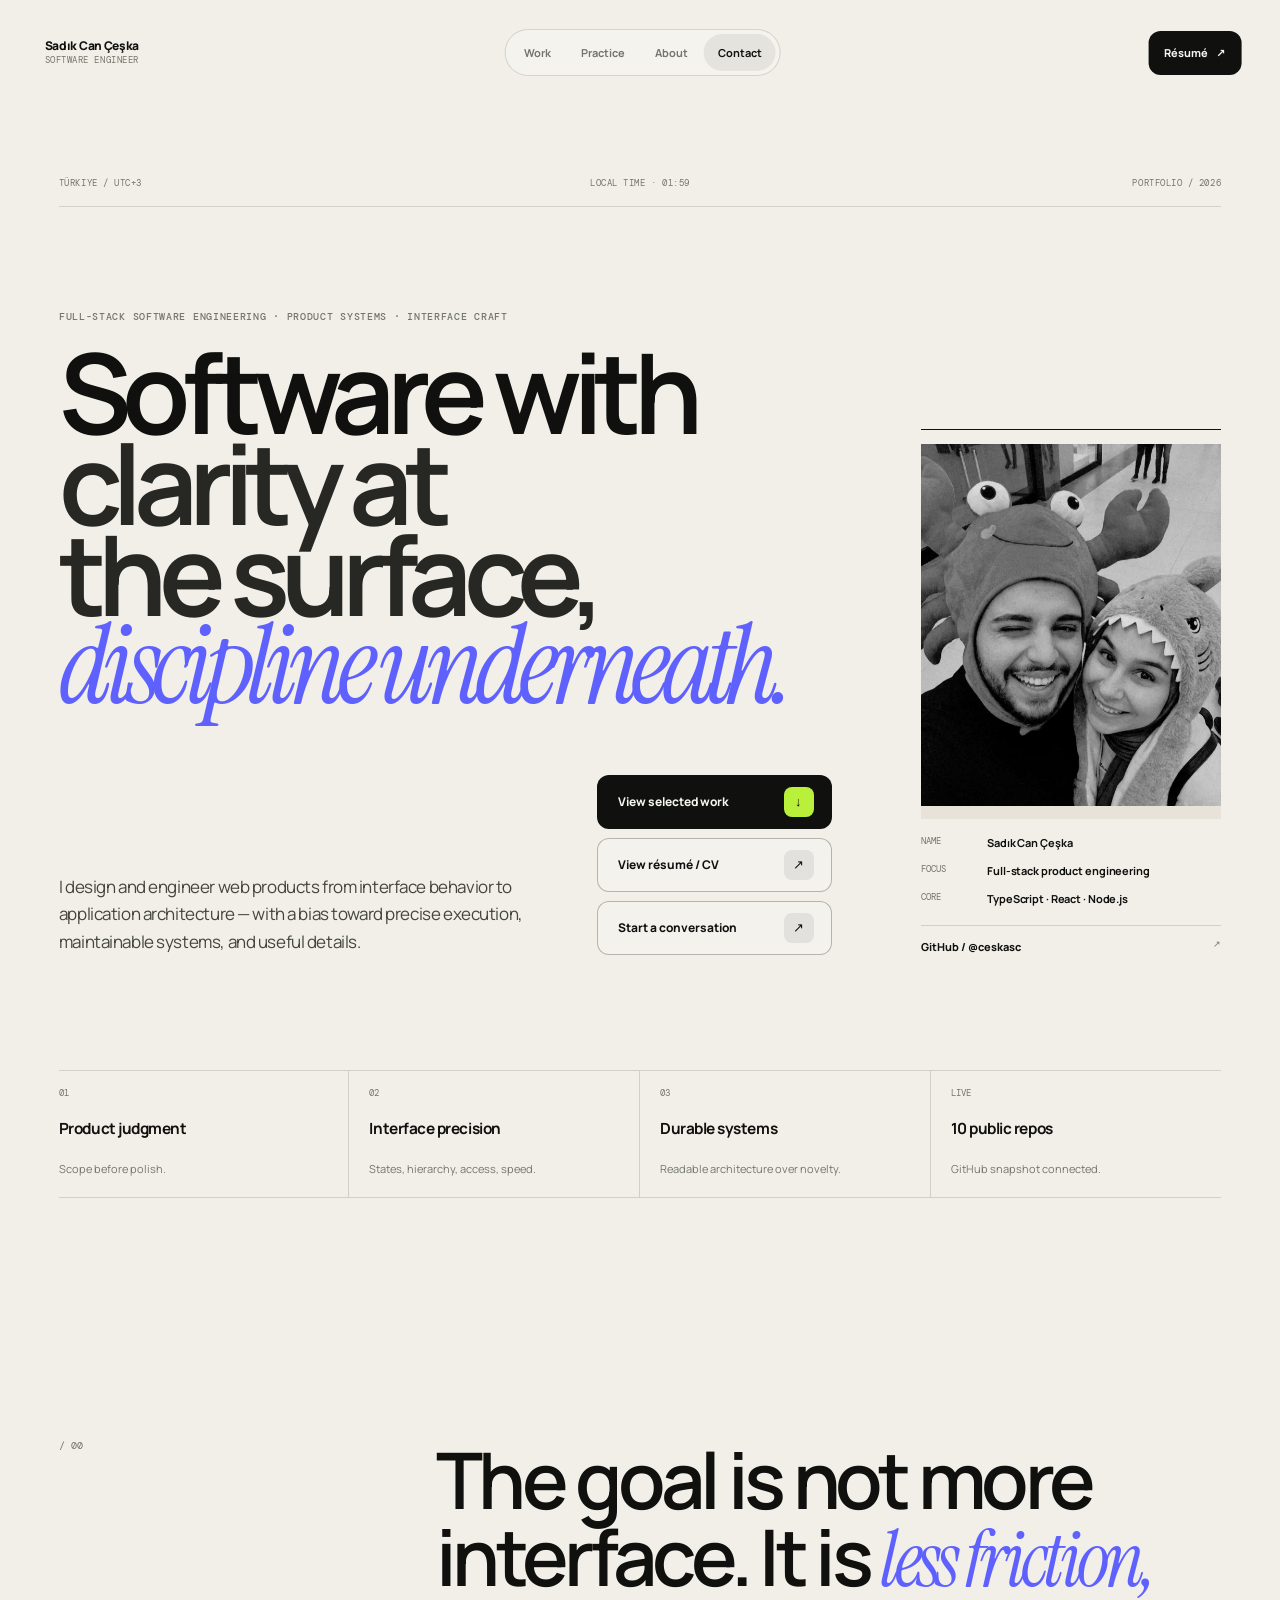
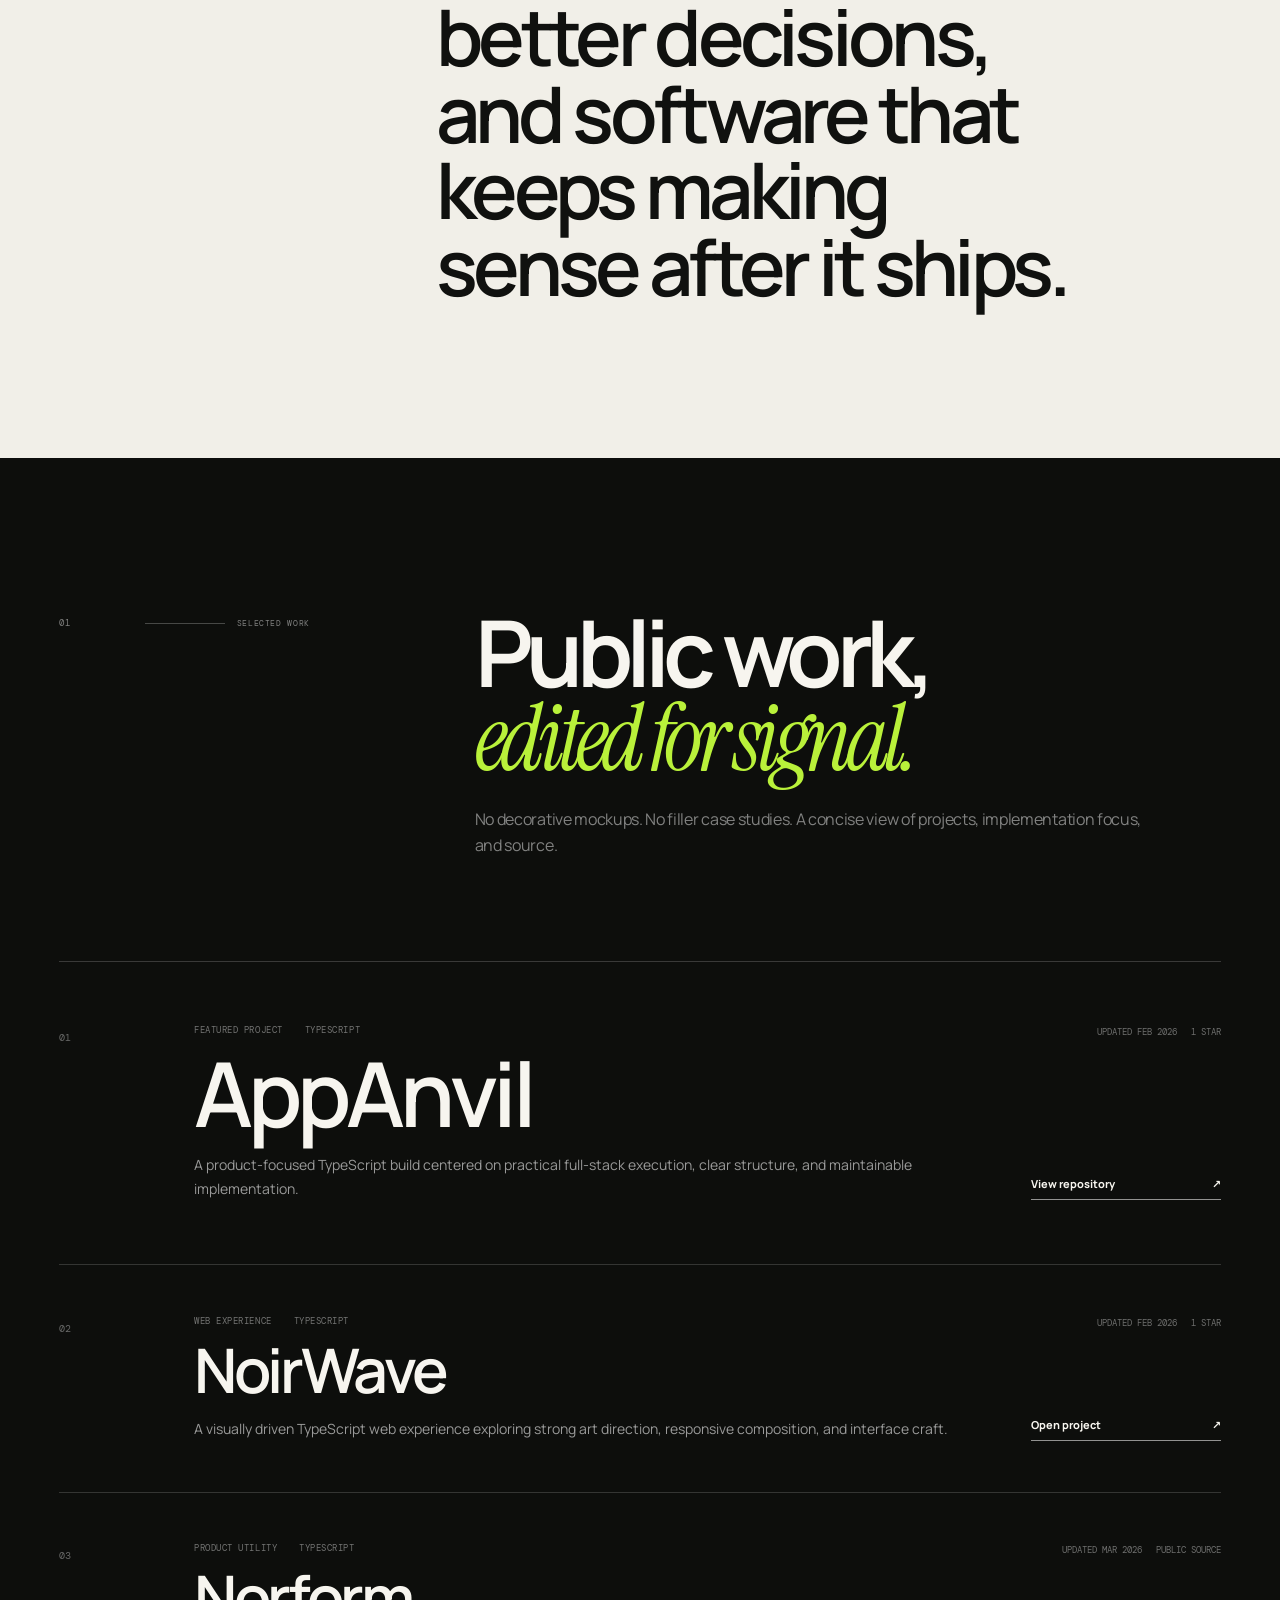
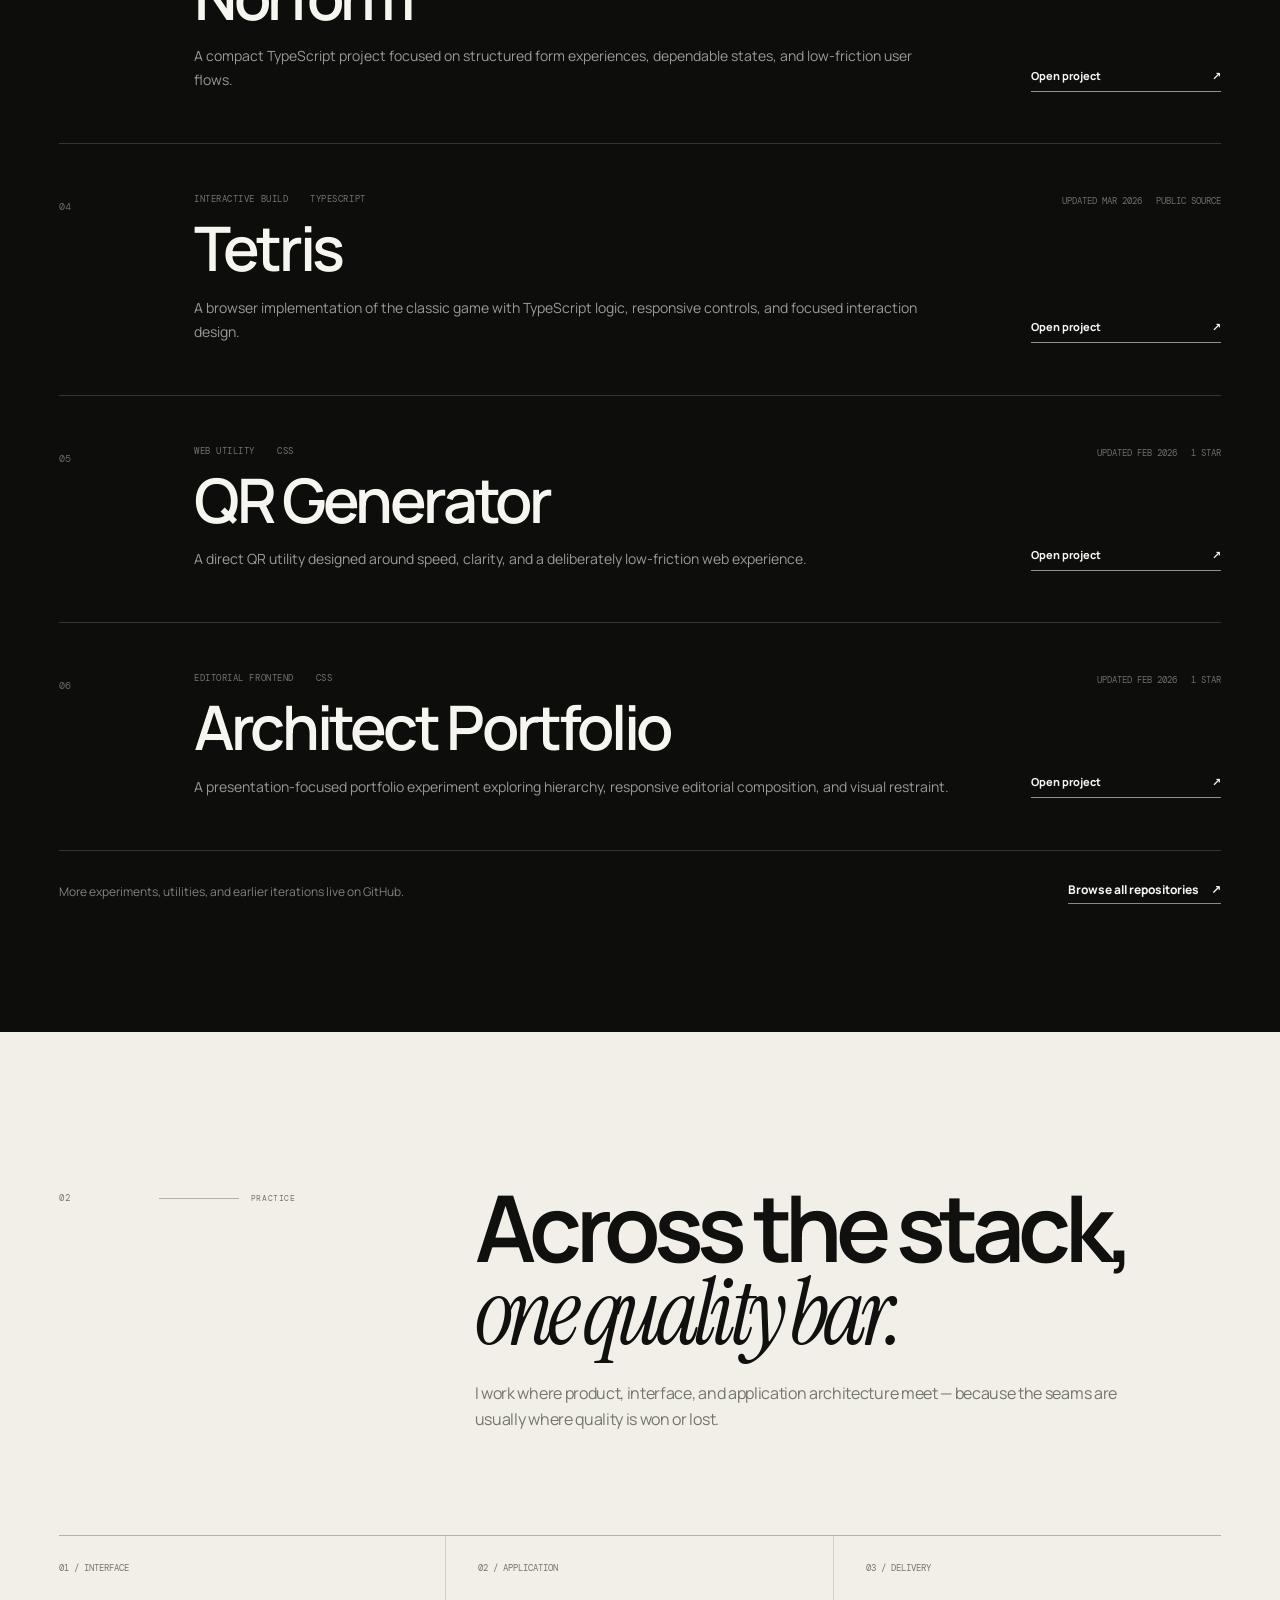
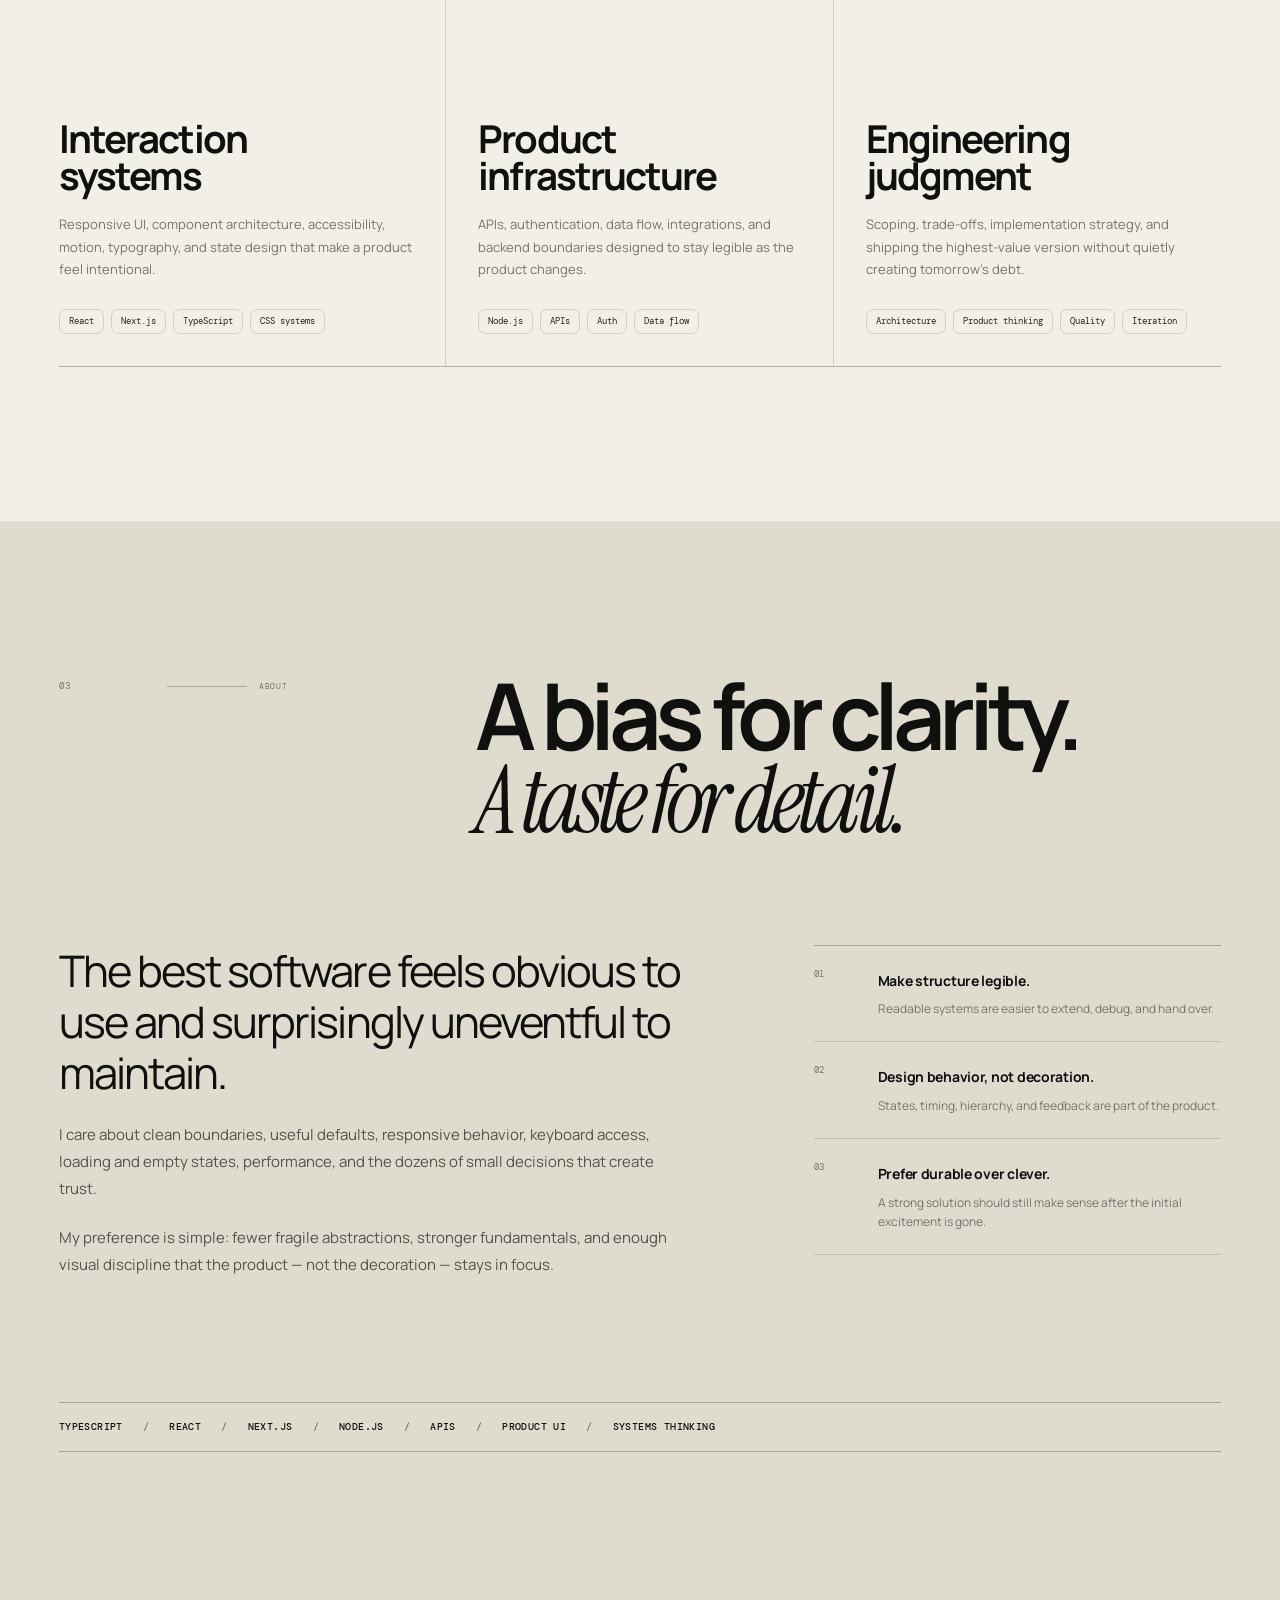
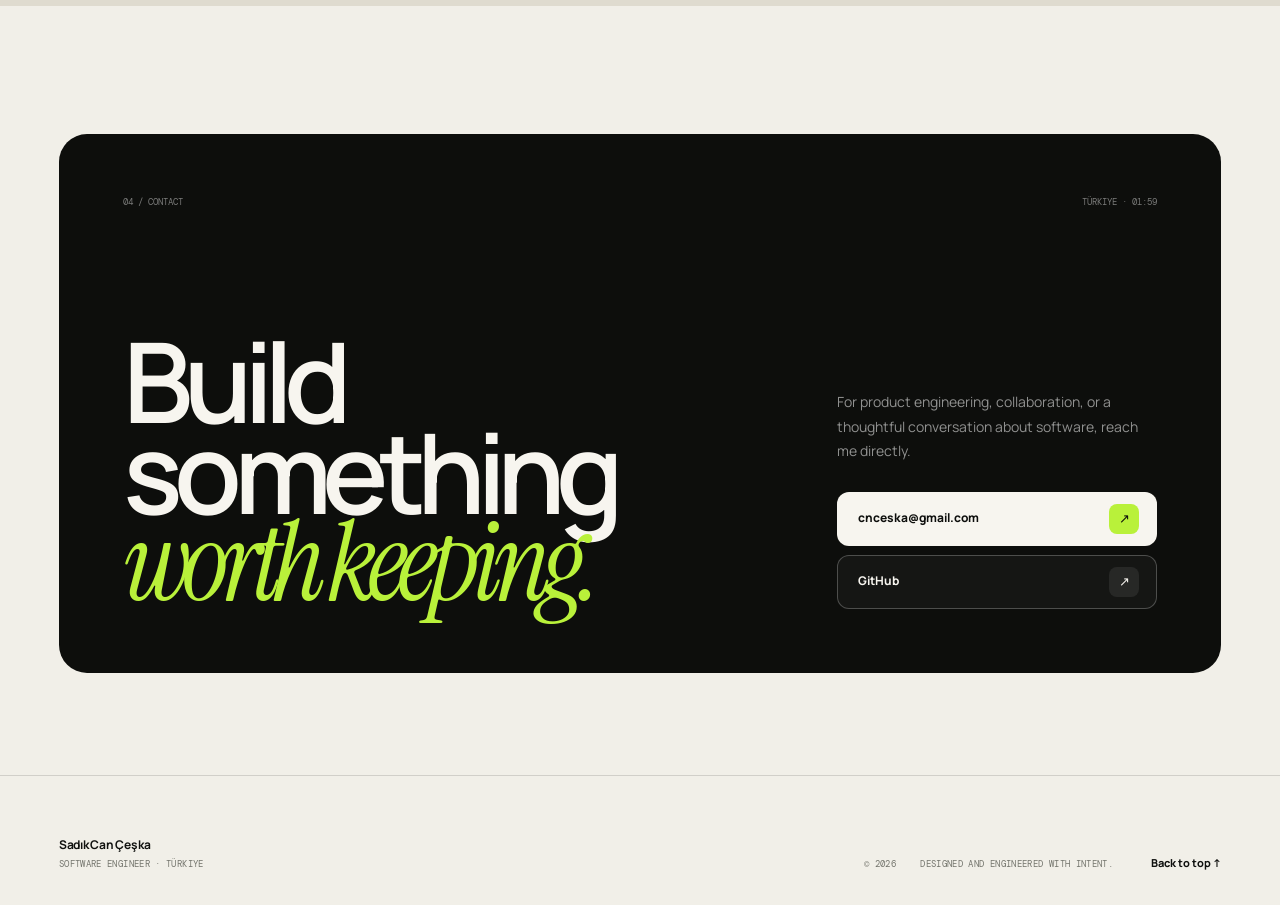
==== commit 8711a1e5: "Restore visible résumé action" ====
--- a/index.html
+++ b/index.html
@@ -95,6 +95,7 @@
             <p>I design and engineer web products from interface behavior to application architecture — with a bias toward precise execution, maintainable systems, and useful details.</p>
             <div class="hero-actions">
               <a class="button button-primary" href="#work"><span>View selected work</span><b aria-hidden="true">↓</b></a>
+              <a class="button button-secondary" href="Sadik_Can_Ceska_Portfolio_CV_PrivacySafe.pdf" target="_blank" rel="noreferrer"><span>View résumé / CV</span><b aria-hidden="true">↗</b></a>
               <a class="button button-secondary" href="mailto:cnceska@gmail.com"><span>Start a conversation</span><b aria-hidden="true">↗</b></a>
             </div>
           </div>
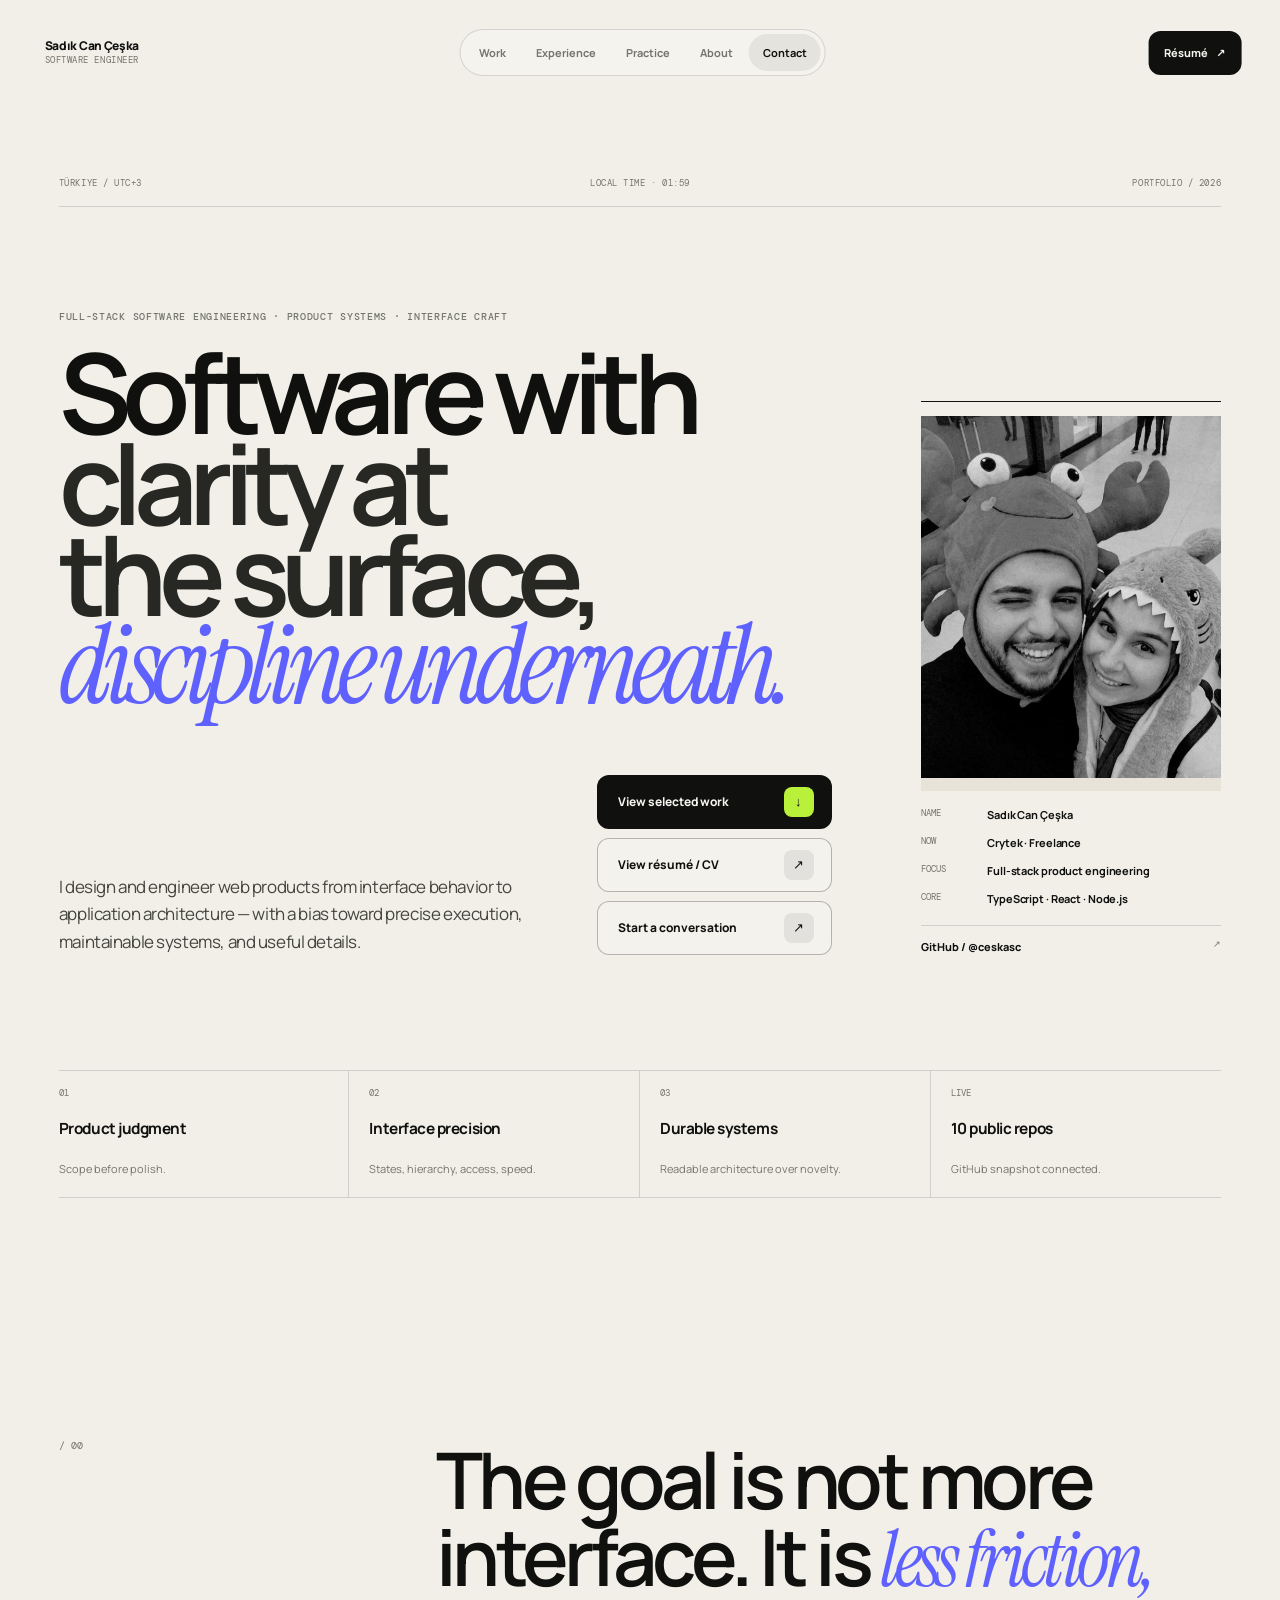
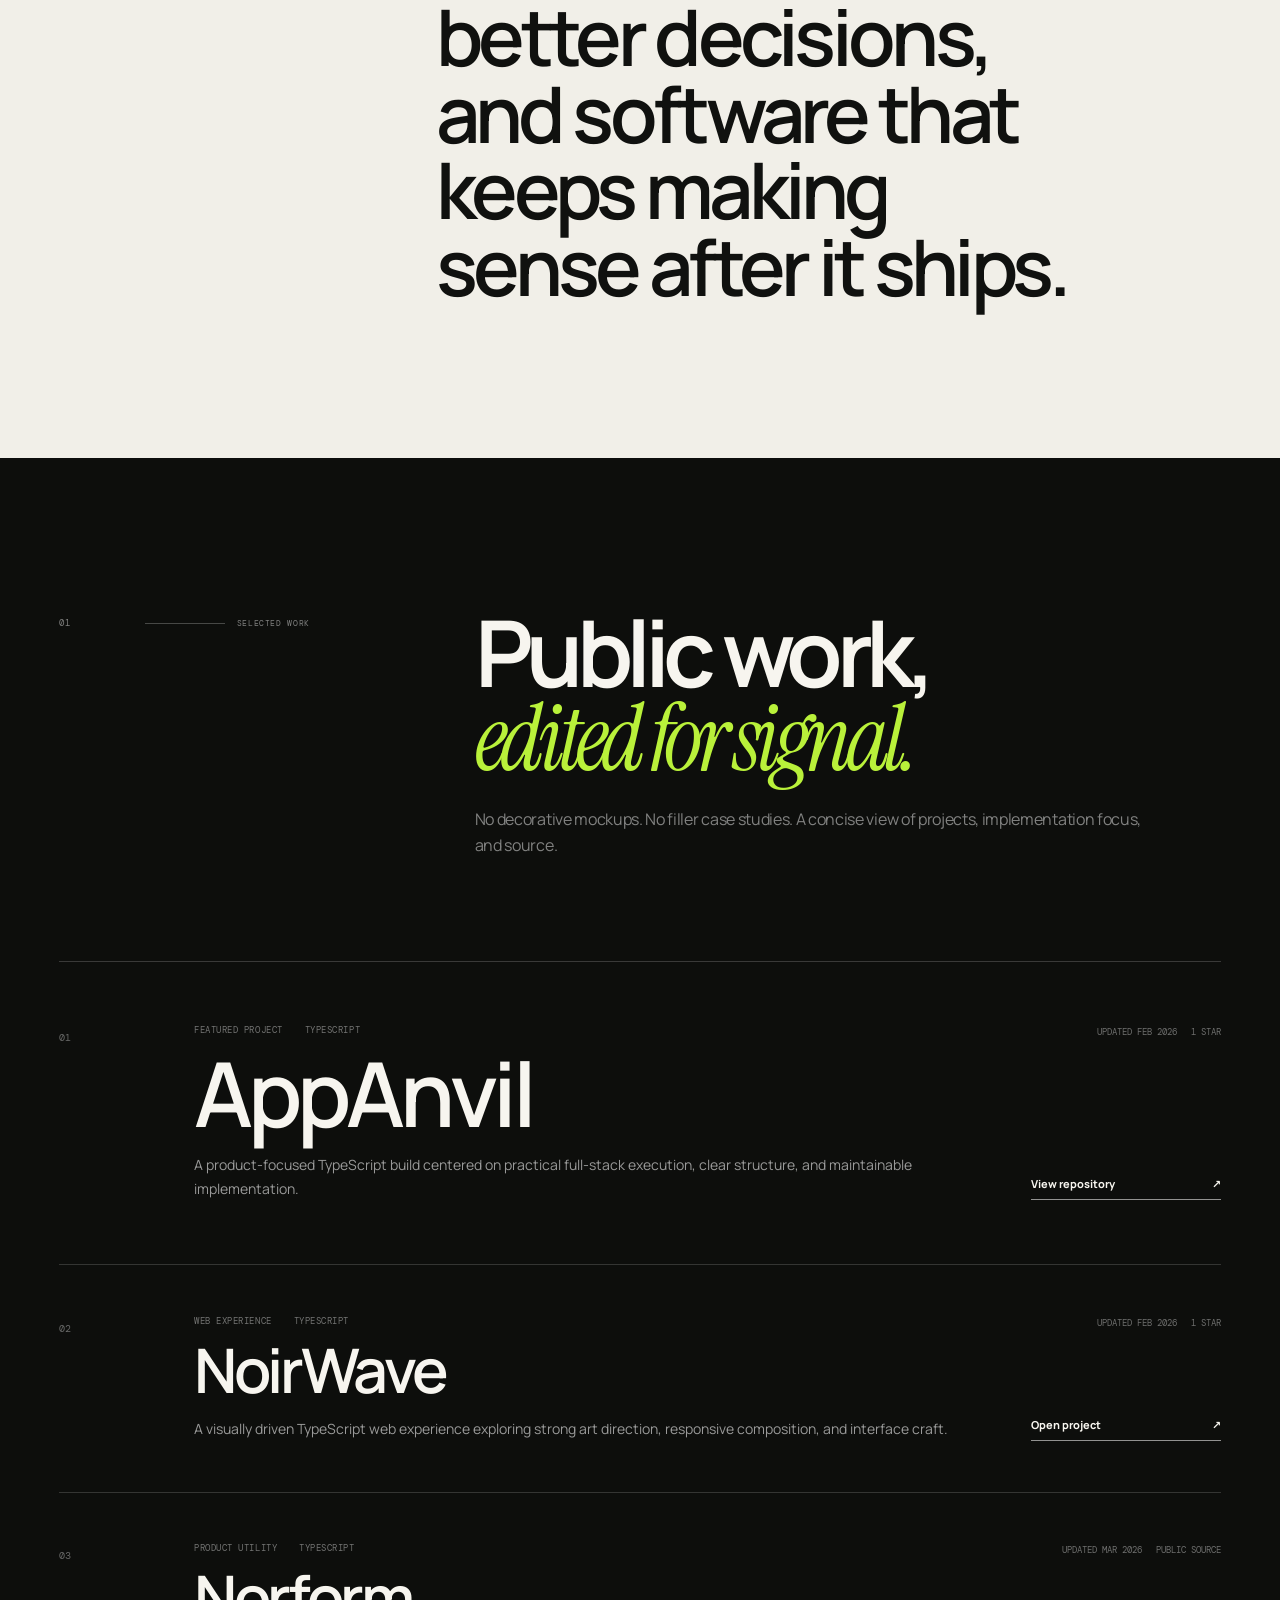
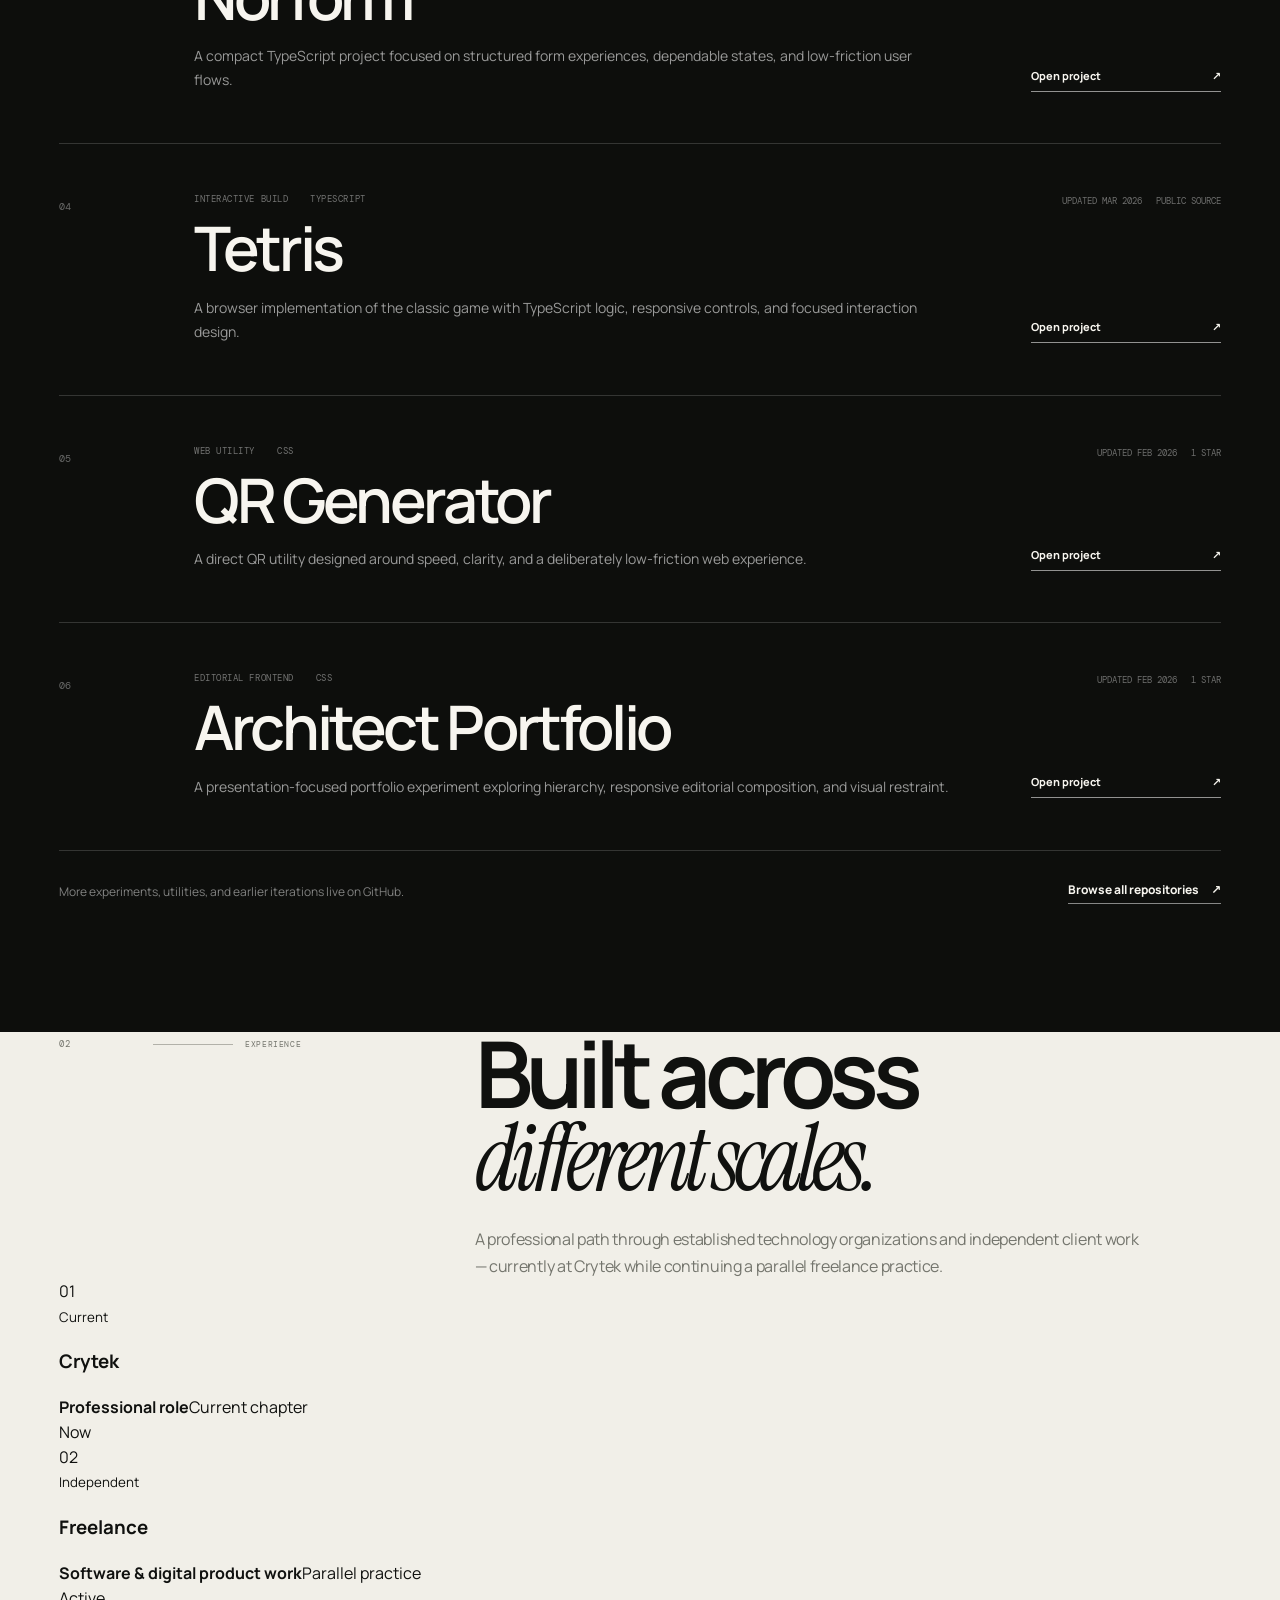
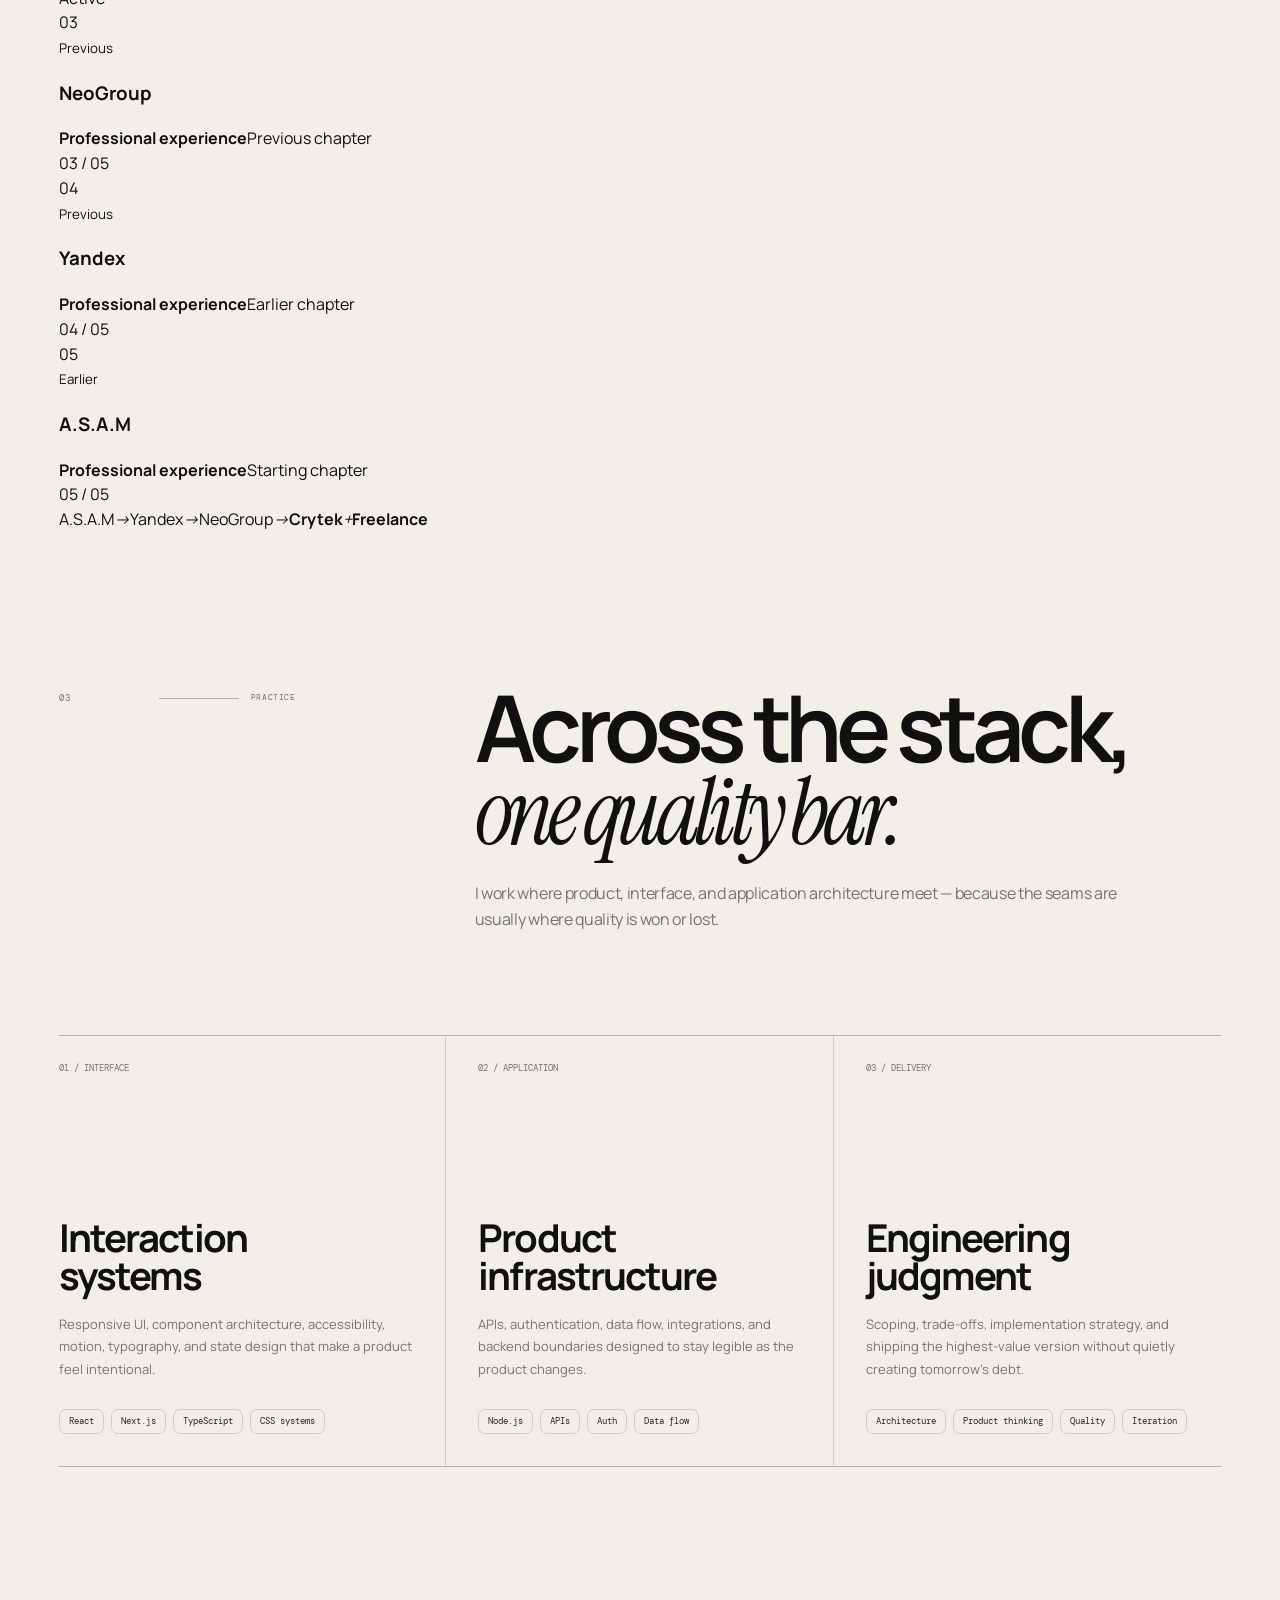
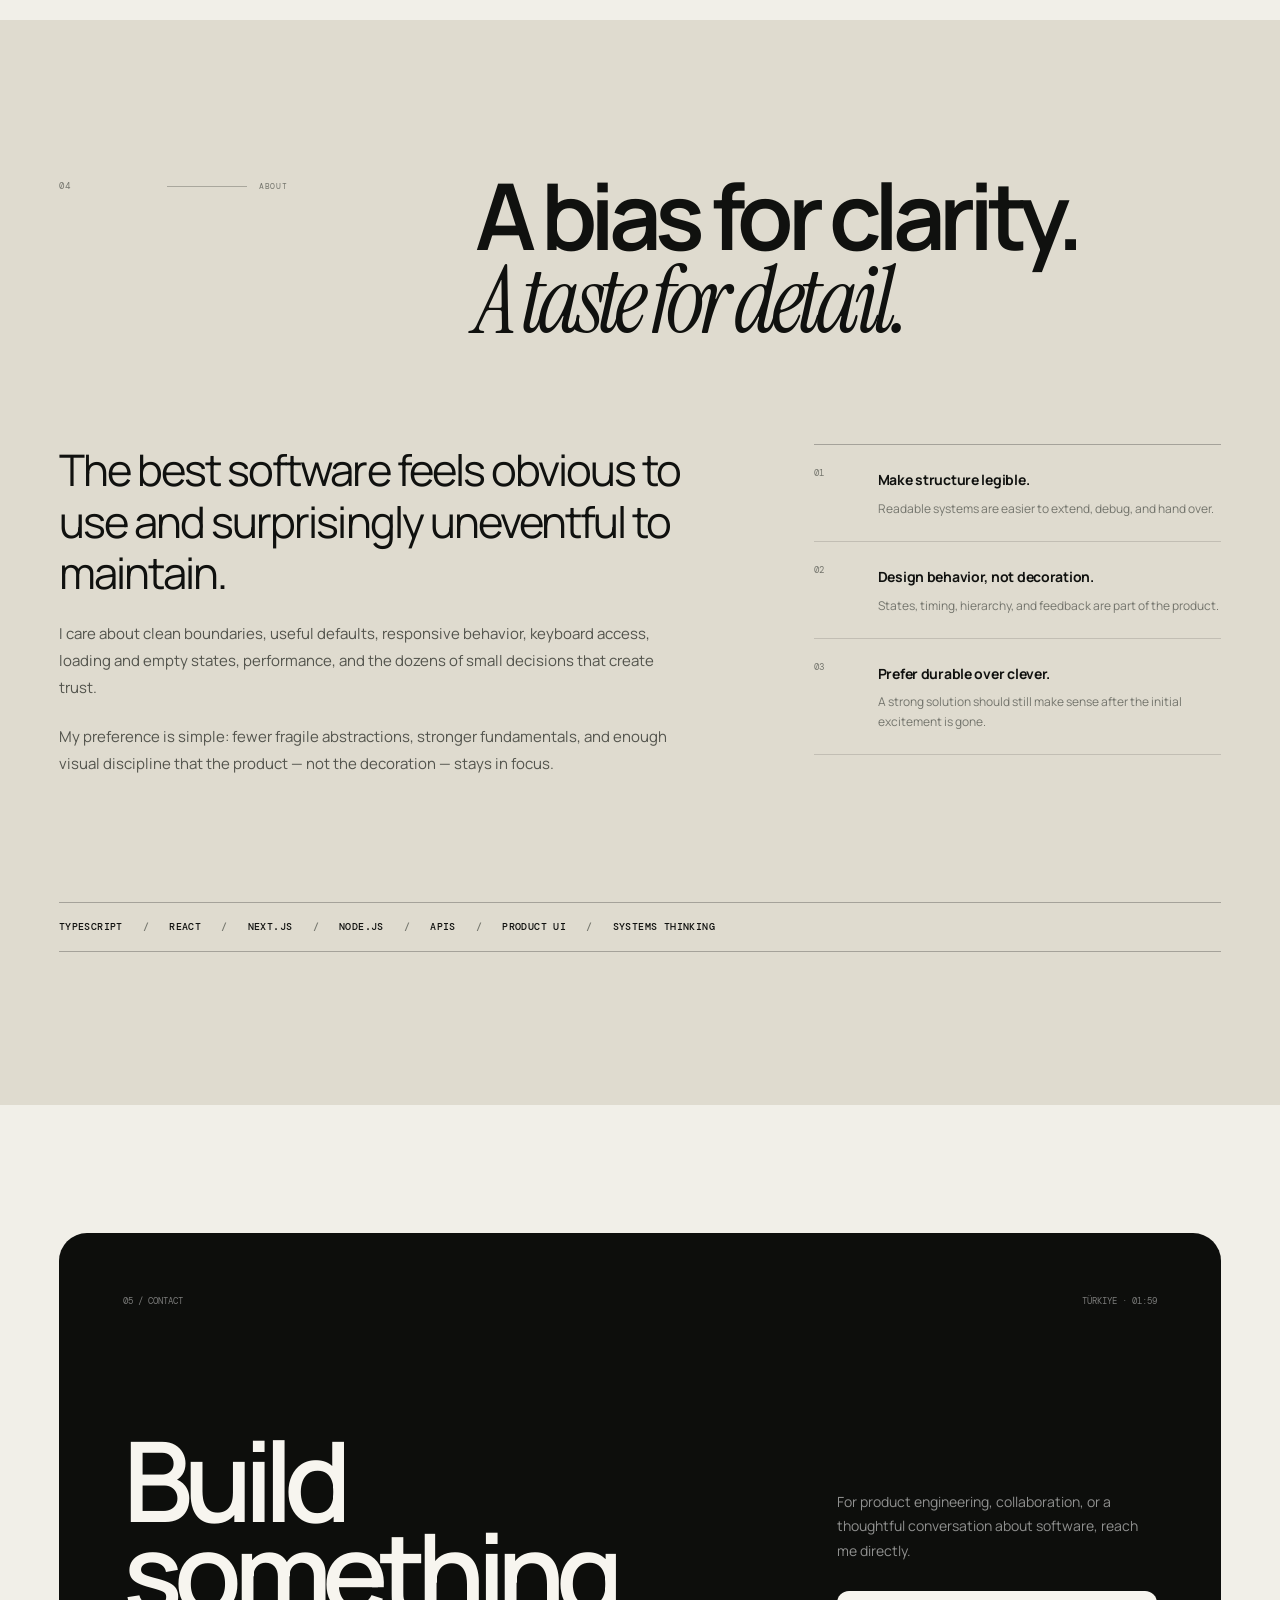
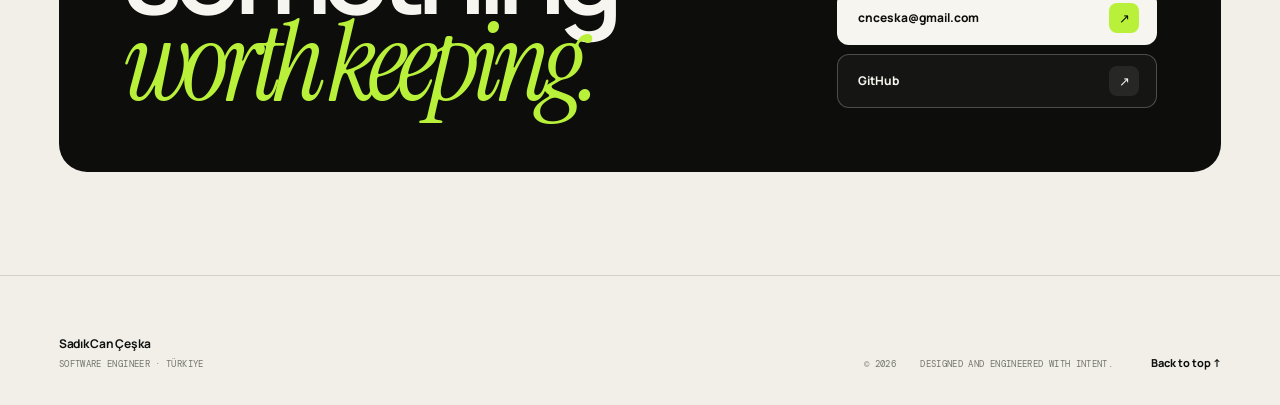
==== commit 5c4c4863: "Add professional experience to portfolio" ====
--- a/index.html
+++ b/index.html
@@ -5,10 +5,10 @@
   <meta name="viewport" content="width=device-width,initial-scale=1,viewport-fit=cover" />
   <meta name="theme-color" content="#0d0e0c" />
   <meta name="color-scheme" content="light dark" />
-  <meta name="description" content="Sadık Can Çeşka — Full-stack software engineer building precise, durable digital products across interface, application, and product systems." />
+  <meta name="description" content="Sadık Can Çeşka — Full-stack software engineer with professional experience across Crytek, NeoGroup, Yandex, A.S.A.M, and independent freelance work." />
   <meta name="author" content="Sadık Can Çeşka" />
   <meta property="og:title" content="Sadık Can Çeşka — Full-stack Software Engineer" />
-  <meta property="og:description" content="Selected work, engineering practice, and product-minded full-stack software development." />
+  <meta property="og:description" content="Selected work, professional experience, engineering practice, and product-minded full-stack software development." />
   <meta property="og:type" content="website" />
   <meta property="og:url" content="https://ceskasc.github.io/" />
   <meta property="og:image" content="https://ceskasc.github.io/og-card.svg" />
@@ -29,6 +29,7 @@
     "name":"Sadık Can Çeşka",
     "url":"https://ceskasc.github.io/",
     "jobTitle":"Full-stack Software Engineer",
+    "worksFor":{"@type":"Organization","name":"Crytek"},
     "sameAs":["https://github.com/ceskasc"]
   }
   </script>
@@ -45,6 +46,7 @@
 
     <nav class="desktop-nav" aria-label="Primary navigation">
       <a href="#work" data-nav="work">Work</a>
+      <a href="#experience" data-nav="experience">Experience</a>
       <a href="#practice" data-nav="practice">Practice</a>
       <a href="#about" data-nav="about">About</a>
       <a href="#contact" data-nav="contact">Contact</a>
@@ -65,9 +67,10 @@
     </div>
     <nav aria-label="Mobile navigation">
       <a href="#work"><small>01</small><span>Work</span></a>
-      <a href="#practice"><small>02</small><span>Practice</span></a>
-      <a href="#about"><small>03</small><span>About</span></a>
-      <a href="#contact"><small>04</small><span>Contact</span></a>
+      <a href="#experience"><small>02</small><span>Experience</span></a>
+      <a href="#practice"><small>03</small><span>Practice</span></a>
+      <a href="#about"><small>04</small><span>About</span></a>
+      <a href="#contact"><small>05</small><span>Contact</span></a>
     </nav>
     <div class="mobile-menu-bottom">
       <a href="Sadik_Can_Ceska_Portfolio_CV_PrivacySafe.pdf" target="_blank" rel="noreferrer">Résumé ↗</a>
@@ -107,6 +110,7 @@
           </div>
           <div class="profile-meta">
             <div><span>Name</span><strong>Sadık Can Çeşka</strong></div>
+            <div><span>Now</span><strong>Crytek · Freelance</strong></div>
             <div><span>Focus</span><strong>Full-stack product engineering</strong></div>
             <div><span>Core</span><strong>TypeScript · React · Node.js</strong></div>
             <a href="https://github.com/ceskasc" target="_blank" rel="noreferrer">GitHub / @ceskasc <span aria-hidden="true">↗</span></a>
@@ -189,9 +193,56 @@
       </div>
     </section>
 
+    <section class="experience section-shell" id="experience" aria-labelledby="experience-title">
+      <div class="section-head reveal">
+        <div class="section-label"><span>02</span><i></i><small>Experience</small></div>
+        <div>
+          <h2 id="experience-title">Built across<br><em>different scales.</em></h2>
+          <p>A professional path through established technology organizations and independent client work — currently at Crytek while continuing a parallel freelance practice.</p>
+        </div>
+      </div>
+
+      <div class="experience-ledger" aria-label="Professional experience">
+        <article class="experience-row is-current reveal">
+          <span class="experience-index">01</span>
+          <div class="experience-company"><small>Current</small><h3>Crytek</h3></div>
+          <div class="experience-context"><strong>Professional role</strong><span>Current chapter</span></div>
+          <span class="experience-state"><i></i> Now</span>
+        </article>
+        <article class="experience-row is-current reveal">
+          <span class="experience-index">02</span>
+          <div class="experience-company"><small>Independent</small><h3>Freelance</h3></div>
+          <div class="experience-context"><strong>Software & digital product work</strong><span>Parallel practice</span></div>
+          <span class="experience-state"><i></i> Active</span>
+        </article>
+        <article class="experience-row reveal">
+          <span class="experience-index">03</span>
+          <div class="experience-company"><small>Previous</small><h3>NeoGroup</h3></div>
+          <div class="experience-context"><strong>Professional experience</strong><span>Previous chapter</span></div>
+          <span class="experience-state">03 / 05</span>
+        </article>
+        <article class="experience-row reveal">
+          <span class="experience-index">04</span>
+          <div class="experience-company"><small>Previous</small><h3>Yandex</h3></div>
+          <div class="experience-context"><strong>Professional experience</strong><span>Earlier chapter</span></div>
+          <span class="experience-state">04 / 05</span>
+        </article>
+        <article class="experience-row reveal">
+          <span class="experience-index">05</span>
+          <div class="experience-company"><small>Earlier</small><h3>A.S.A.M</h3></div>
+          <div class="experience-context"><strong>Professional experience</strong><span>Starting chapter</span></div>
+          <span class="experience-state">05 / 05</span>
+        </article>
+      </div>
+
+      <div class="experience-route reveal" aria-label="Career sequence">
+        <span>A.S.A.M</span><i>→</i><span>Yandex</span><i>→</i><span>NeoGroup</span><i>→</i><strong>Crytek</strong><em>+</em><strong>Freelance</strong>
+      </div>
+    </section>
+
     <section class="practice section-shell" id="practice" aria-labelledby="practice-title">
       <div class="section-head reveal">
-        <div class="section-label"><span>02</span><i></i><small>Practice</small></div>
+        <div class="section-label"><span>03</span><i></i><small>Practice</small></div>
         <div>
           <h2 id="practice-title">Across the stack,<br><em>one quality bar.</em></h2>
           <p>I work where product, interface, and application architecture meet — because the seams are usually where quality is won or lost.</p>
@@ -208,7 +259,7 @@
     <section class="about" id="about" aria-labelledby="about-title">
       <div class="section-shell about-shell">
         <div class="section-head reveal">
-          <div class="section-label"><span>03</span><i></i><small>About</small></div>
+          <div class="section-label"><span>04</span><i></i><small>About</small></div>
           <div><h2 id="about-title">A bias for clarity.<br><em>A taste for detail.</em></h2></div>
         </div>
 
@@ -233,7 +284,7 @@
 
     <section class="contact section-shell" id="contact" aria-labelledby="contact-title">
       <div class="contact-card reveal">
-        <div class="contact-meta"><span>04 / Contact</span><span id="contact-time">Türkiye · --:--</span></div>
+        <div class="contact-meta"><span>05 / Contact</span><span id="contact-time">Türkiye · --:--</span></div>
         <div class="contact-grid">
           <h2 id="contact-title">Build something<br><em>worth keeping.</em></h2>
           <div>
@@ -256,4 +307,4 @@
 
   <script src="script.js" defer></script>
 </body>
-</html>
+</html>
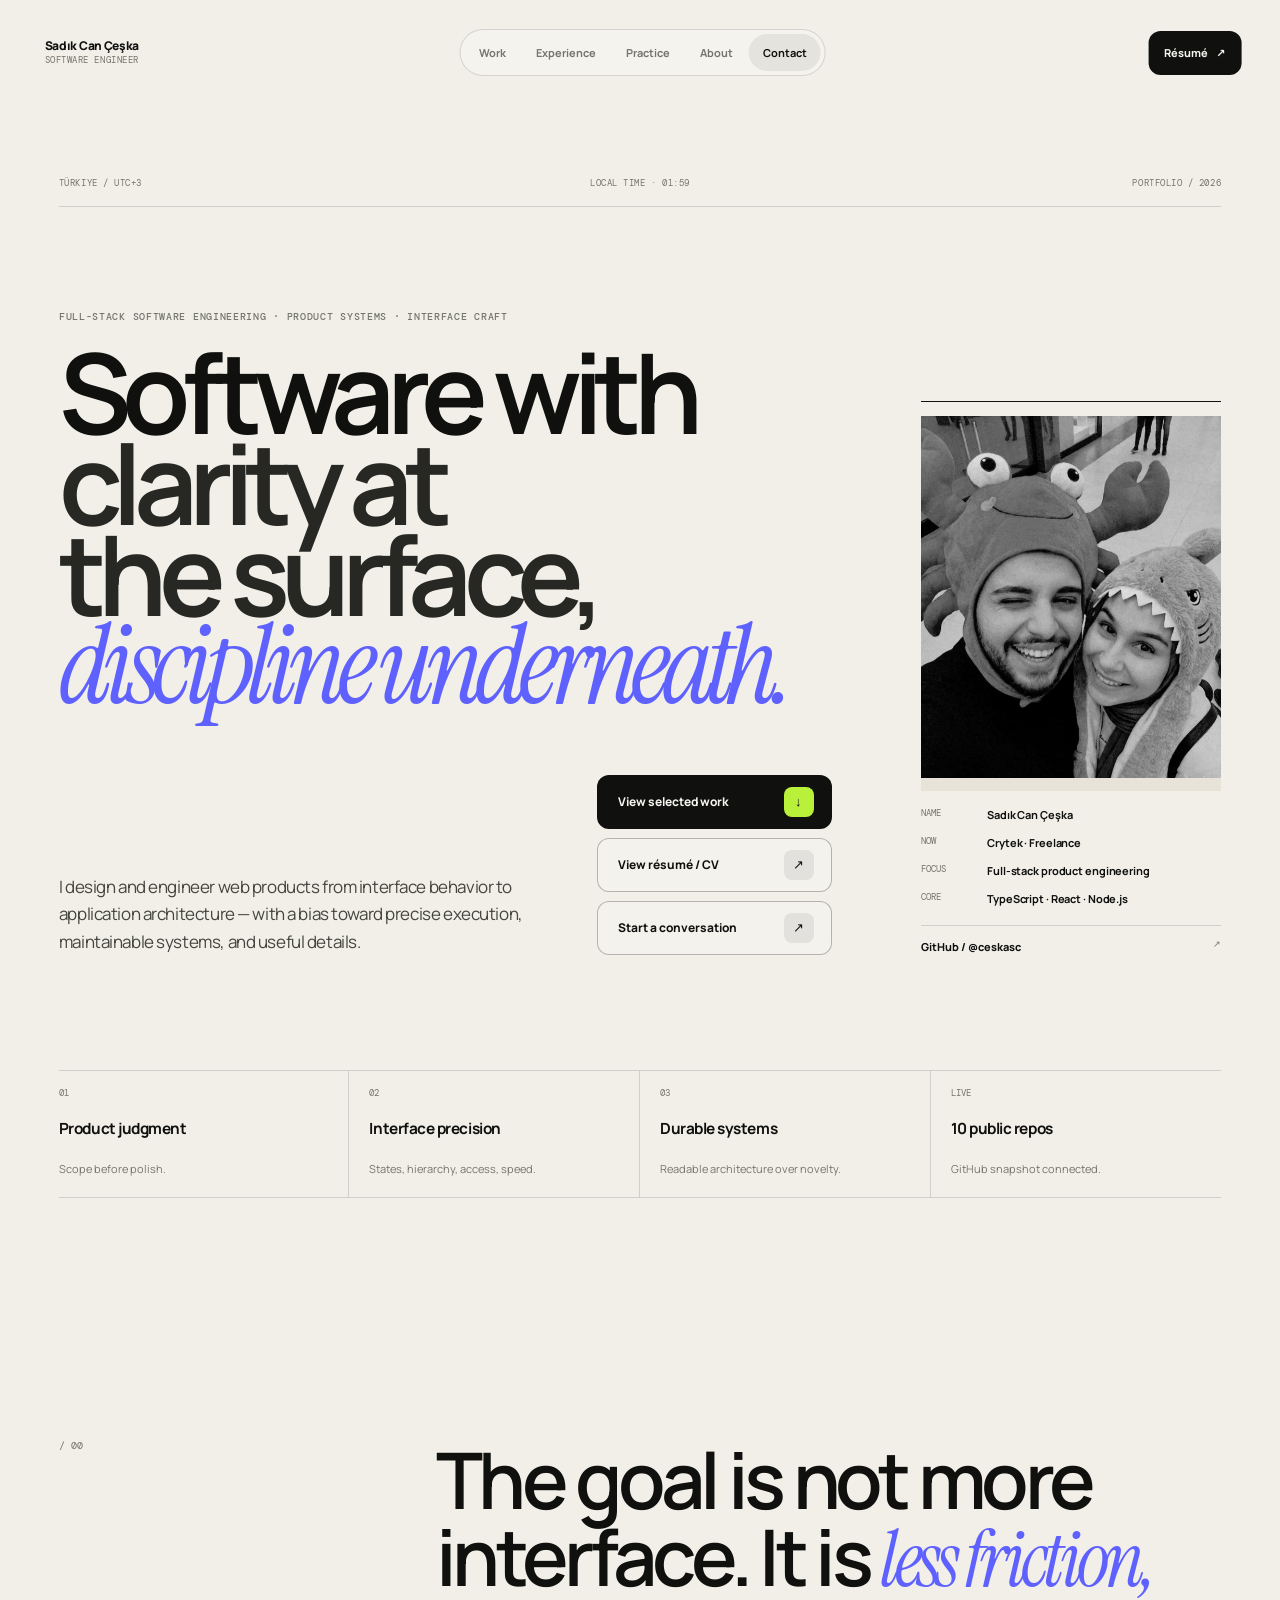
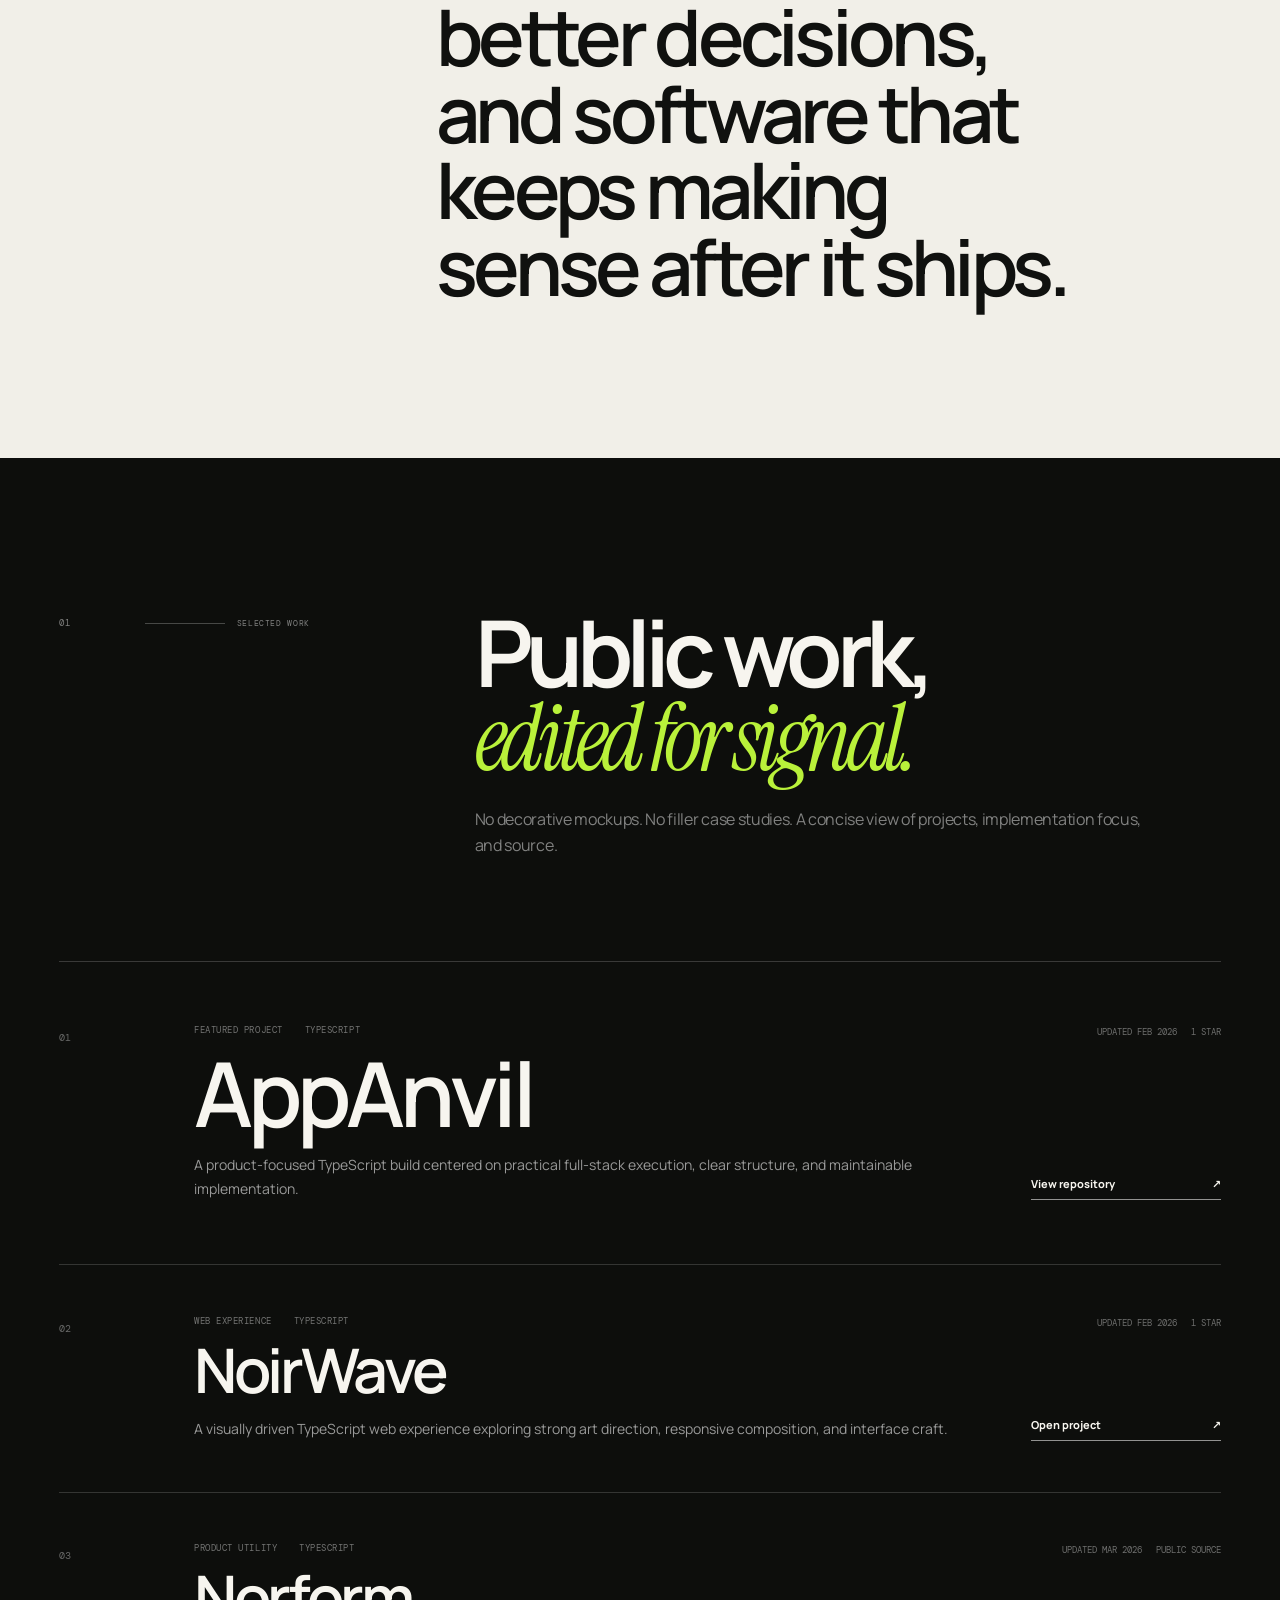
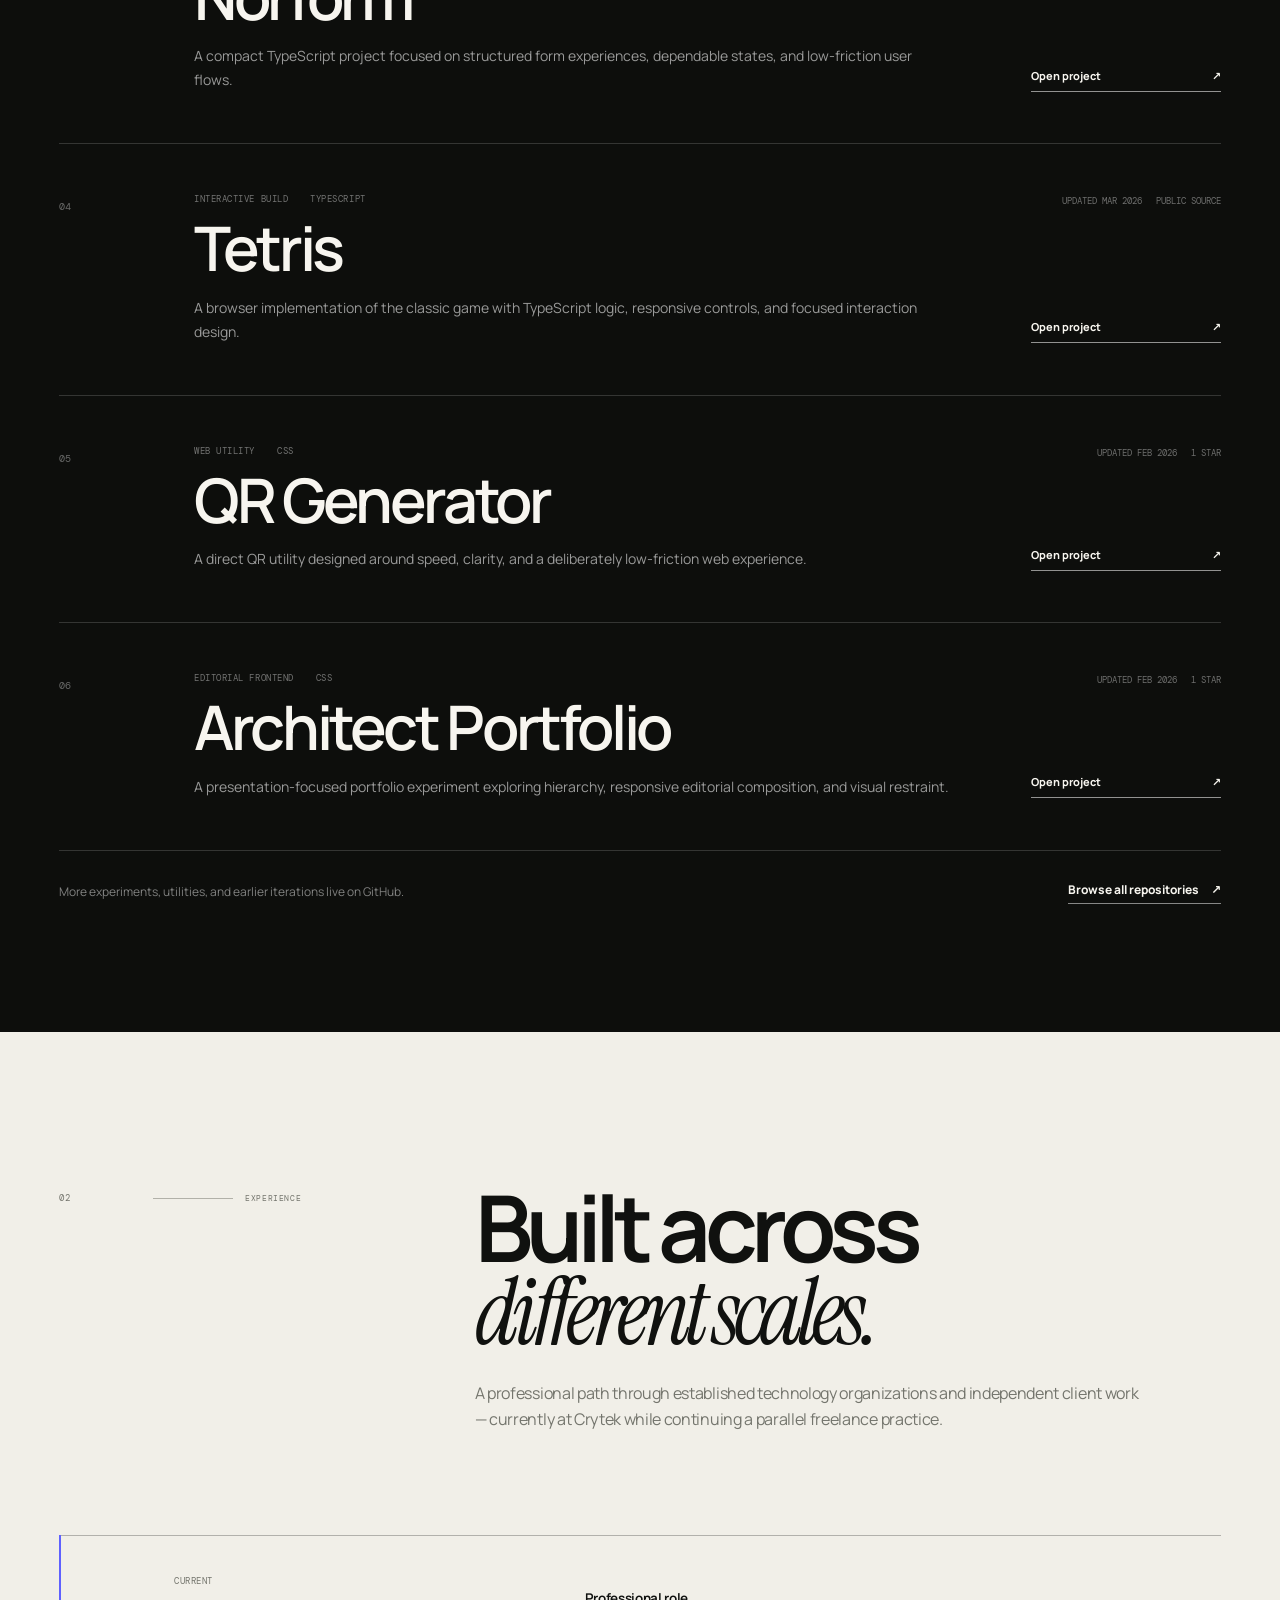
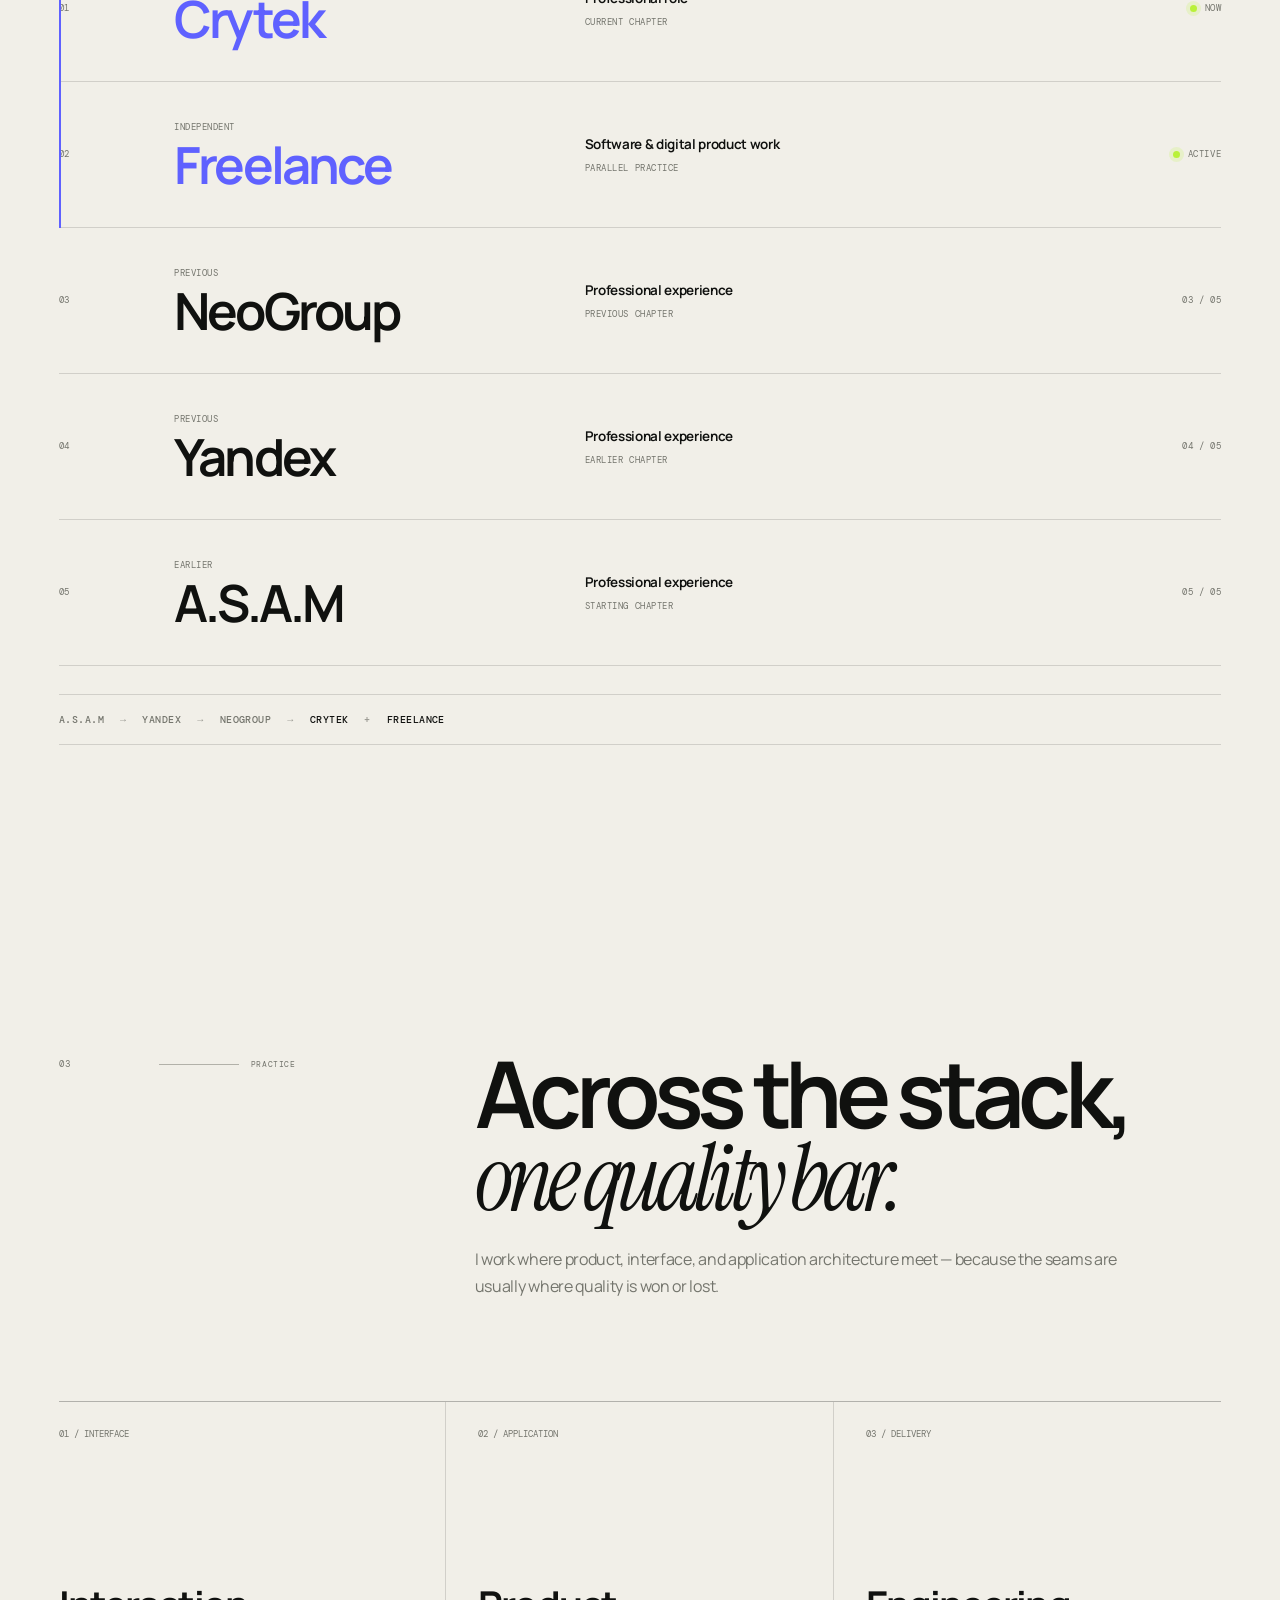
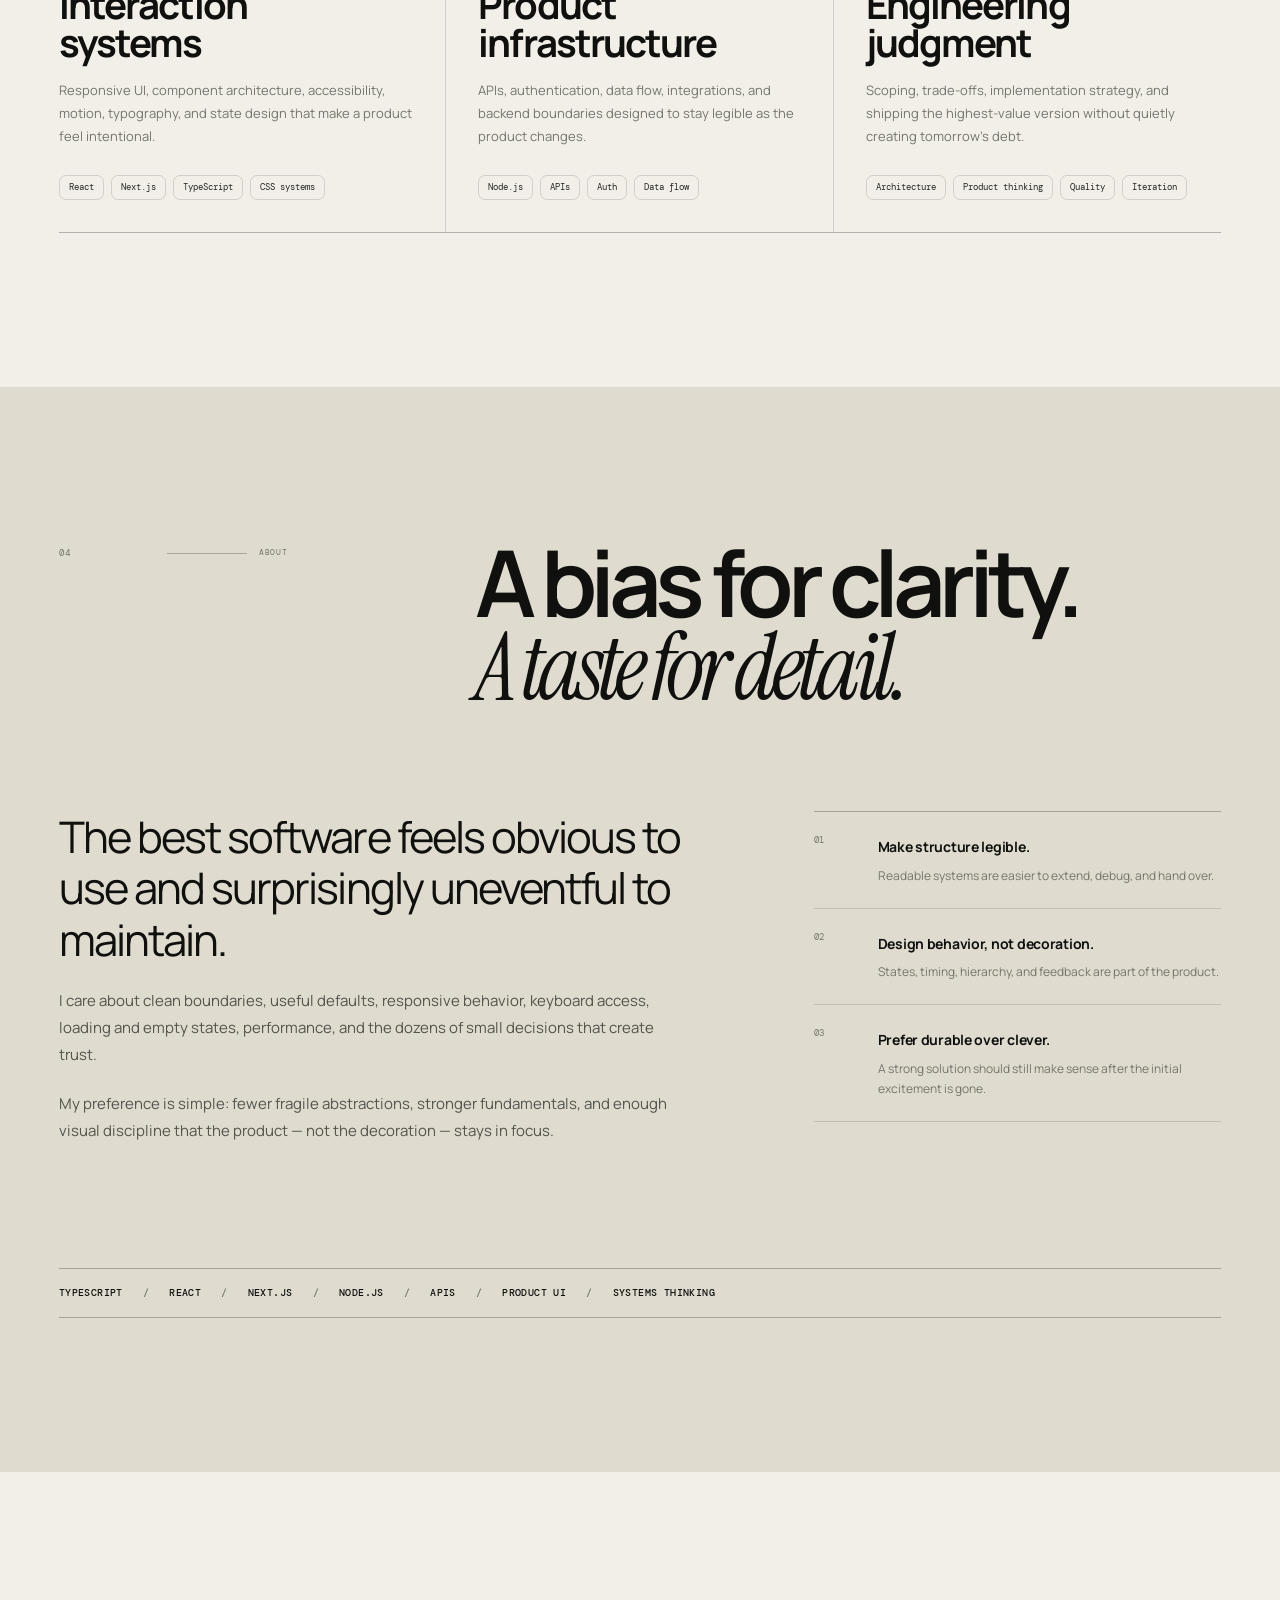
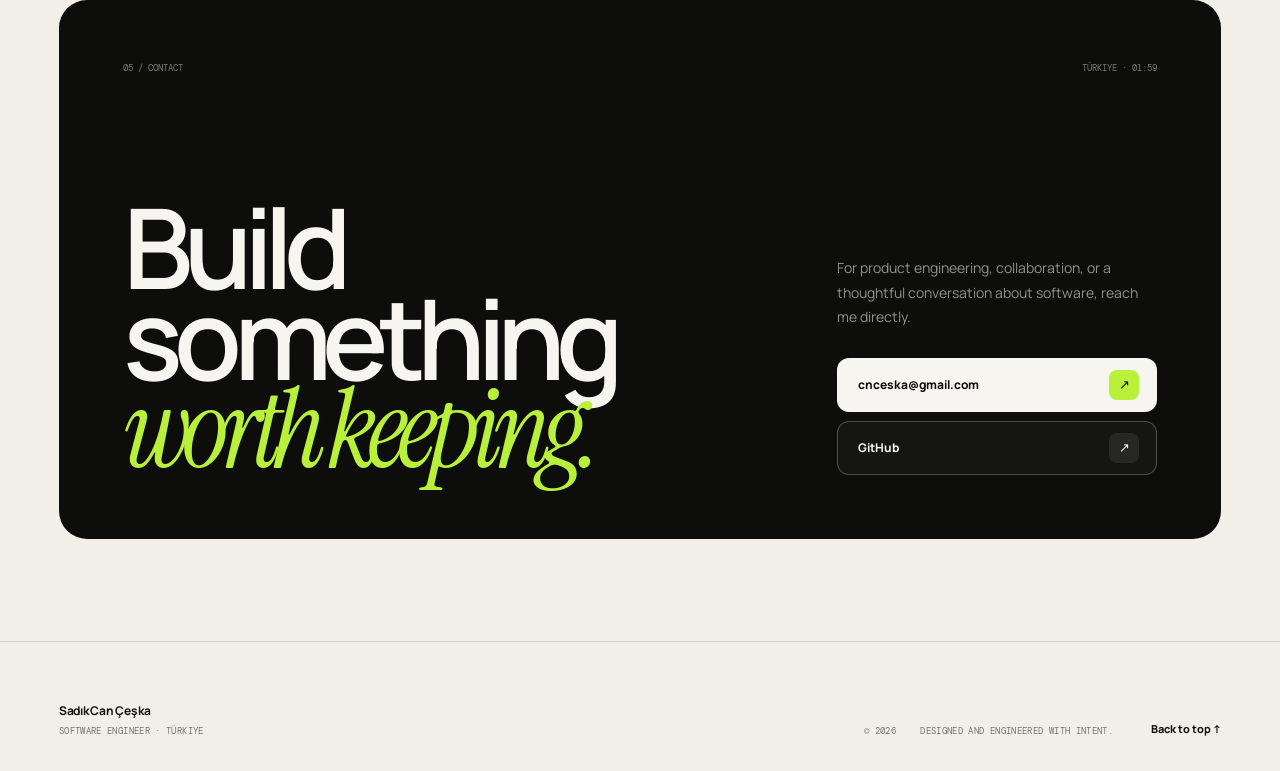
==== commit d41f64d0: "Load experience design layer" ====
--- a/index.html
+++ b/index.html
@@ -20,6 +20,7 @@
   <link rel="preconnect" href="https://fonts.gstatic.com" crossorigin />
   <link href="https://fonts.googleapis.com/css2?family=DM+Mono:wght@300;400;500&family=Instrument+Serif:ital@0;1&family=Manrope:wght@400;500;600;700;800&display=swap" rel="stylesheet" />
   <link rel="stylesheet" href="style.css" />
+  <link rel="stylesheet" href="experience.css" />
   <link rel="icon" href="favicon.svg" type="image/svg+xml" />
 
   <script type="application/ld+json">
--- a/experience.css
+++ b/experience.css
@@ -0,0 +1,225 @@
+.experience {
+  padding-top: clamp(110px, 12vw, 190px);
+  padding-bottom: clamp(110px, 12vw, 190px);
+}
+
+.experience-ledger {
+  margin-top: clamp(70px, 8vw, 112px);
+  border-top: 1px solid var(--line-strong);
+}
+
+.experience-row {
+  position: relative;
+  display: grid;
+  grid-template-columns: 64px minmax(260px, .72fr) minmax(280px, 1fr) auto;
+  gap: clamp(20px, 4vw, 64px);
+  align-items: center;
+  min-height: 146px;
+  padding: 24px 0;
+  border-bottom: 1px solid var(--line);
+  isolation: isolate;
+}
+
+.experience-row::before {
+  content: "";
+  position: absolute;
+  inset: 0 calc(var(--gutter) * -0.22);
+  z-index: -1;
+  background: transparent;
+  transition: background 220ms var(--ease), transform 220ms var(--ease);
+}
+
+.experience-row:hover::before {
+  background: rgba(16, 17, 15, .035);
+}
+
+.experience-row.is-current::after {
+  content: "";
+  position: absolute;
+  left: 0;
+  top: -1px;
+  bottom: -1px;
+  width: 2px;
+  background: var(--accent-2);
+}
+
+.experience-index {
+  color: var(--muted);
+  font: 400 9px/1 var(--mono);
+}
+
+.experience-company {
+  display: grid;
+  gap: 7px;
+}
+
+.experience-company small,
+.experience-context span,
+.experience-state {
+  color: var(--muted);
+  font: 400 9px/1.35 var(--mono);
+  text-transform: uppercase;
+  letter-spacing: .06em;
+}
+
+.experience-company h3 {
+  margin: 0;
+  font-size: clamp(34px, 4vw, 64px);
+  line-height: .92;
+  letter-spacing: -.055em;
+  font-weight: 650;
+}
+
+.experience-row.is-current .experience-company h3 {
+  color: var(--accent-2);
+}
+
+.experience-context {
+  display: grid;
+  gap: 8px;
+}
+
+.experience-context strong {
+  font-size: clamp(13px, 1.05vw, 16px);
+  line-height: 1.4;
+  letter-spacing: -.025em;
+  font-weight: 650;
+}
+
+.experience-state {
+  min-width: 86px;
+  display: inline-flex;
+  align-items: center;
+  justify-content: flex-end;
+  gap: 8px;
+  white-space: nowrap;
+}
+
+.experience-state i {
+  width: 7px;
+  height: 7px;
+  border-radius: 50%;
+  background: var(--accent);
+  box-shadow: 0 0 0 4px color-mix(in srgb, var(--accent) 18%, transparent);
+}
+
+.experience-route {
+  margin-top: 28px;
+  padding: 18px 0;
+  display: flex;
+  align-items: center;
+  flex-wrap: wrap;
+  gap: 10px 16px;
+  border-top: 1px solid var(--line);
+  border-bottom: 1px solid var(--line);
+  color: var(--muted);
+  font: 500 10px/1.3 var(--mono);
+  text-transform: uppercase;
+  letter-spacing: .045em;
+}
+
+.experience-route i,
+.experience-route em {
+  color: color-mix(in srgb, var(--muted), transparent 28%);
+  font-style: normal;
+}
+
+.experience-route strong {
+  color: var(--ink);
+  font-weight: 500;
+}
+
+@media (hover: hover) {
+  .experience-row.is-current:hover .experience-company h3 {
+    transform: translateX(3px);
+  }
+
+  .experience-company h3 {
+    transition: transform 220ms var(--ease), color 220ms var(--ease);
+  }
+}
+
+@media (max-width: 1180px) {
+  .experience-row {
+    grid-template-columns: 46px minmax(220px, .72fr) minmax(220px, 1fr) auto;
+    gap: 26px;
+  }
+}
+
+@media (max-width: 900px) {
+  .experience-row {
+    grid-template-columns: 40px minmax(0, 1fr) auto;
+    gap: 18px;
+    min-height: 128px;
+  }
+
+  .experience-context {
+    grid-column: 2 / 4;
+    padding-bottom: 4px;
+  }
+
+  .experience-state {
+    grid-column: 3;
+    grid-row: 1;
+  }
+
+  .mobile-menu nav span {
+    font-size: clamp(42px, 11.5vw, 68px);
+  }
+}
+
+@media (max-width: 620px) {
+  .experience-row {
+    grid-template-columns: 1fr auto;
+    gap: 12px 18px;
+    min-height: 0;
+    padding: 26px 0;
+  }
+
+  .experience-index {
+    grid-column: 1 / -1;
+  }
+
+  .experience-company {
+    grid-column: 1;
+  }
+
+  .experience-company h3 {
+    font-size: clamp(40px, 13vw, 58px);
+  }
+
+  .experience-context {
+    grid-column: 1 / -1;
+    padding: 2px 0 0;
+  }
+
+  .experience-state {
+    grid-column: 2;
+    grid-row: 2;
+    align-self: end;
+  }
+
+  .experience-route {
+    gap: 8px 11px;
+    font-size: 9px;
+  }
+
+  .mobile-menu {
+    padding-top: 108px;
+  }
+
+  .mobile-menu nav a {
+    padding: 8px 0;
+  }
+
+  .mobile-menu nav span {
+    font-size: clamp(36px, 10.5vw, 52px);
+  }
+}
+
+@media (prefers-reduced-motion: reduce) {
+  .experience-row::before,
+  .experience-company h3 {
+    transition: none;
+  }
+}
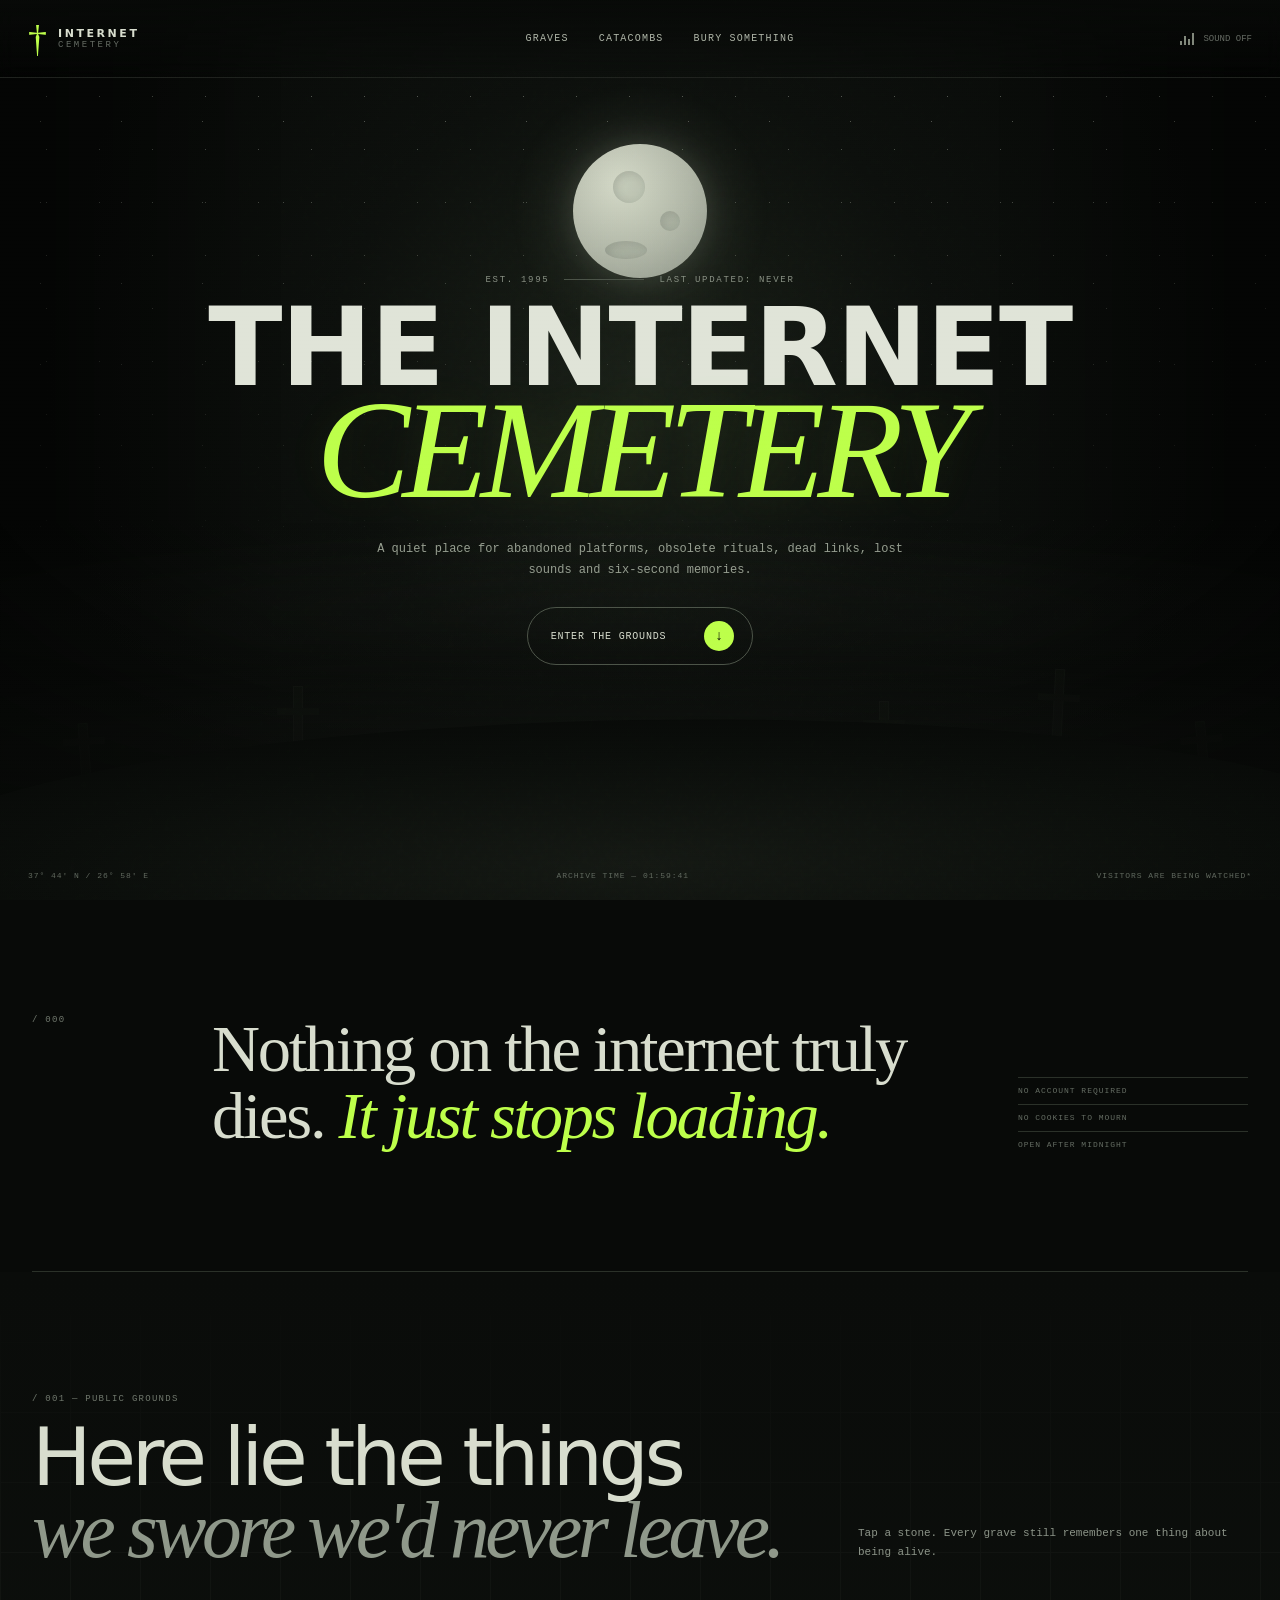
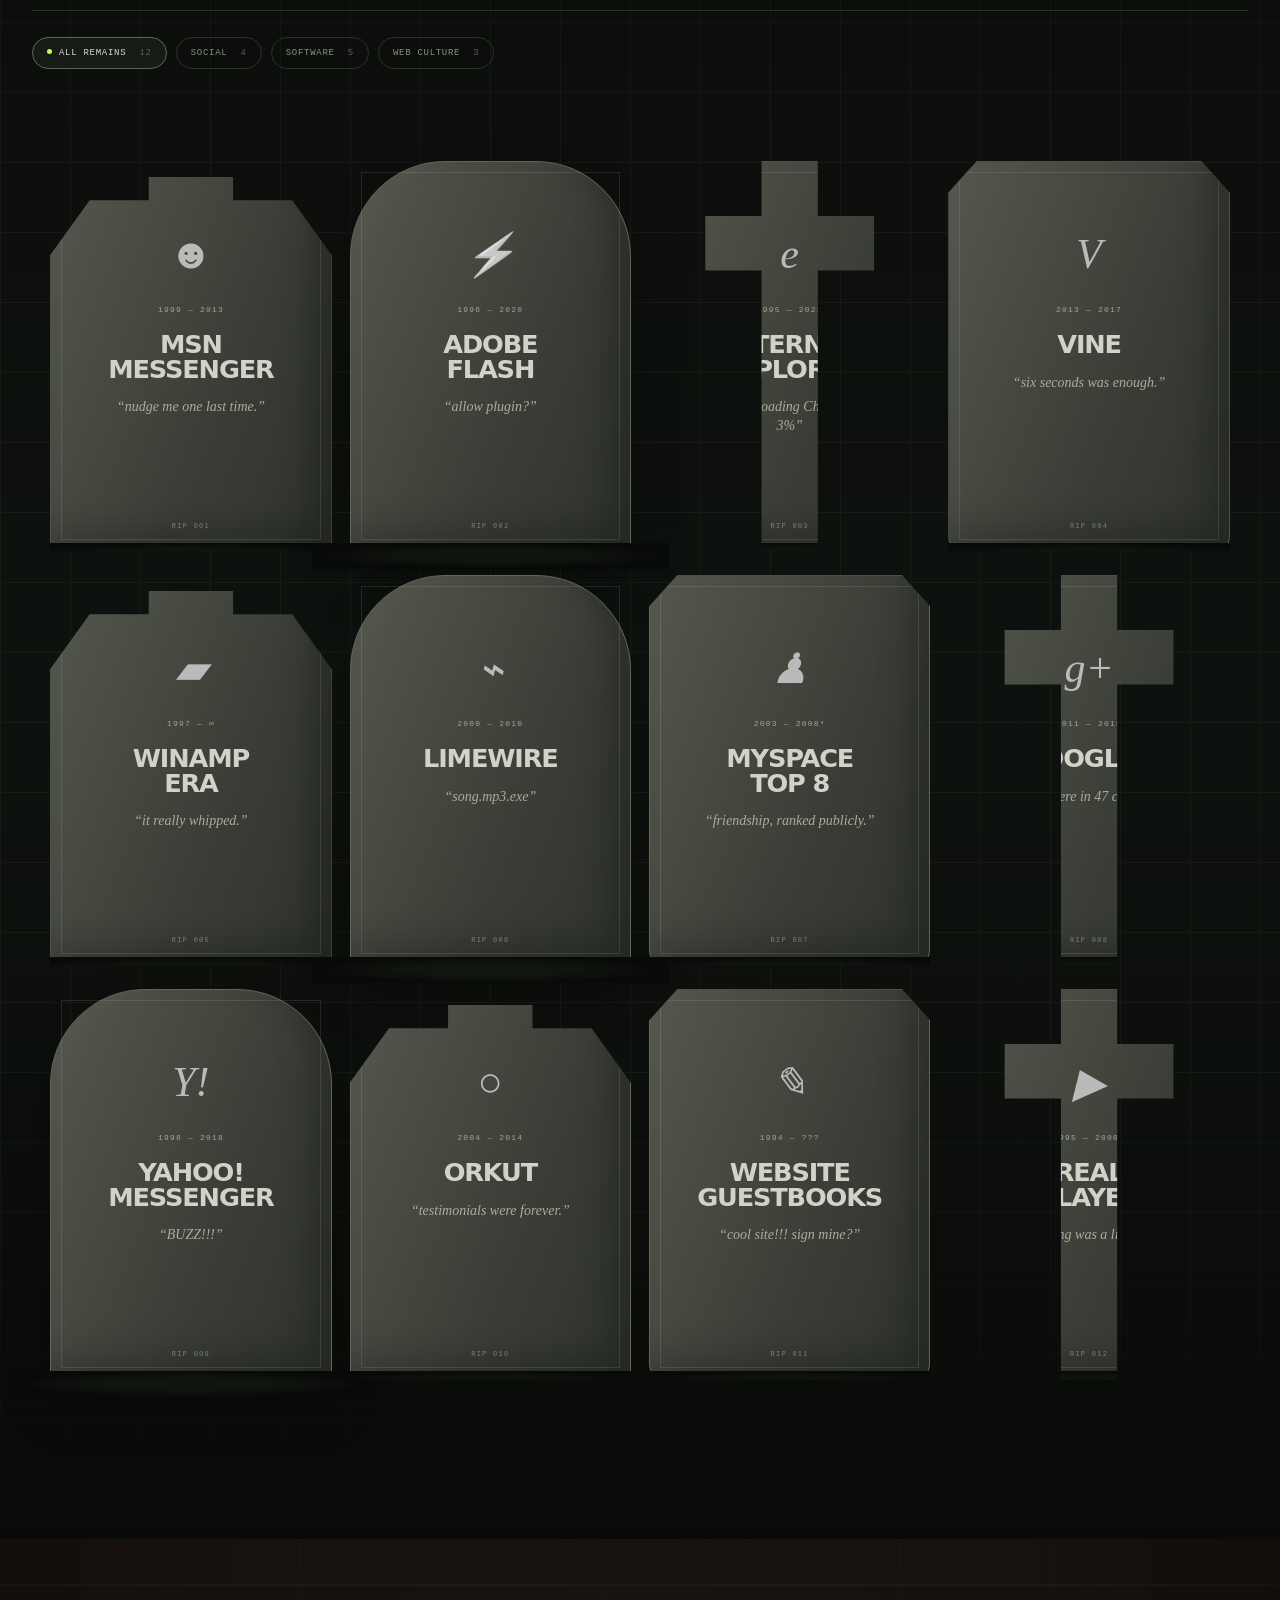
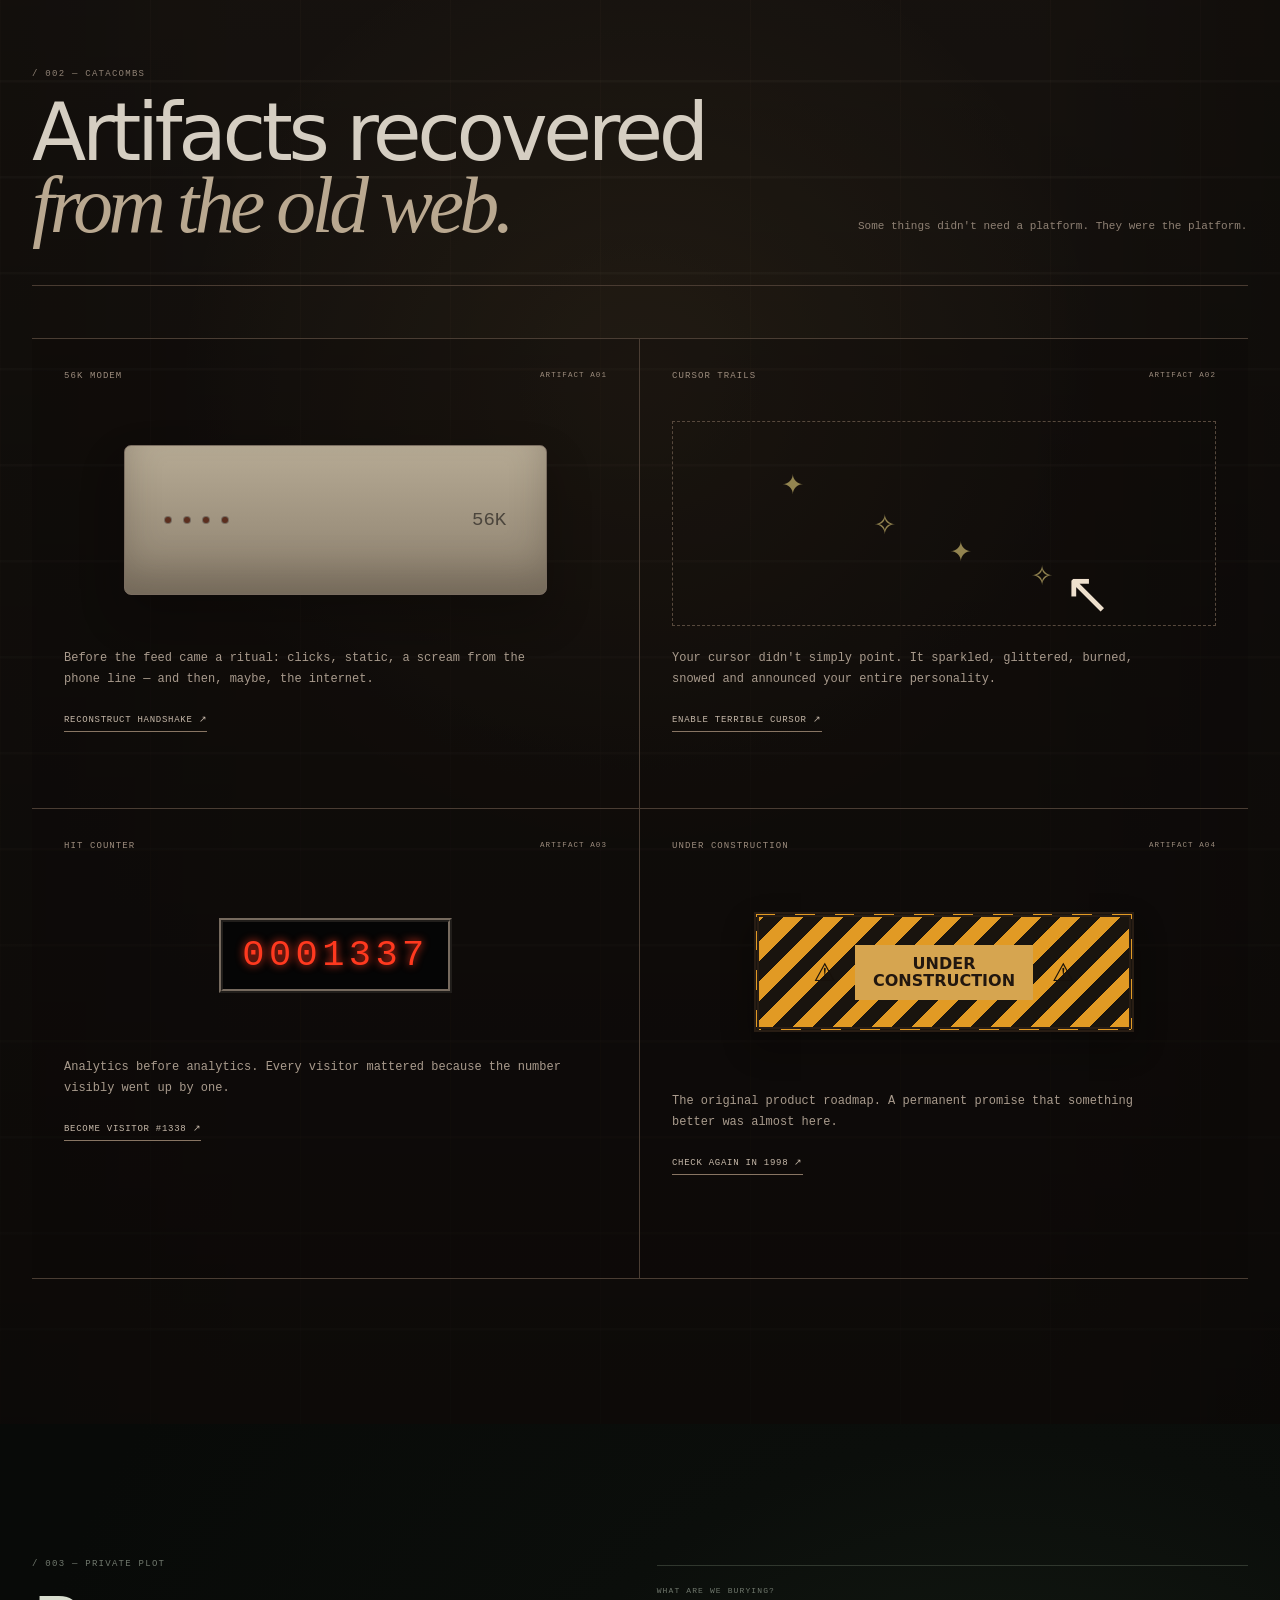
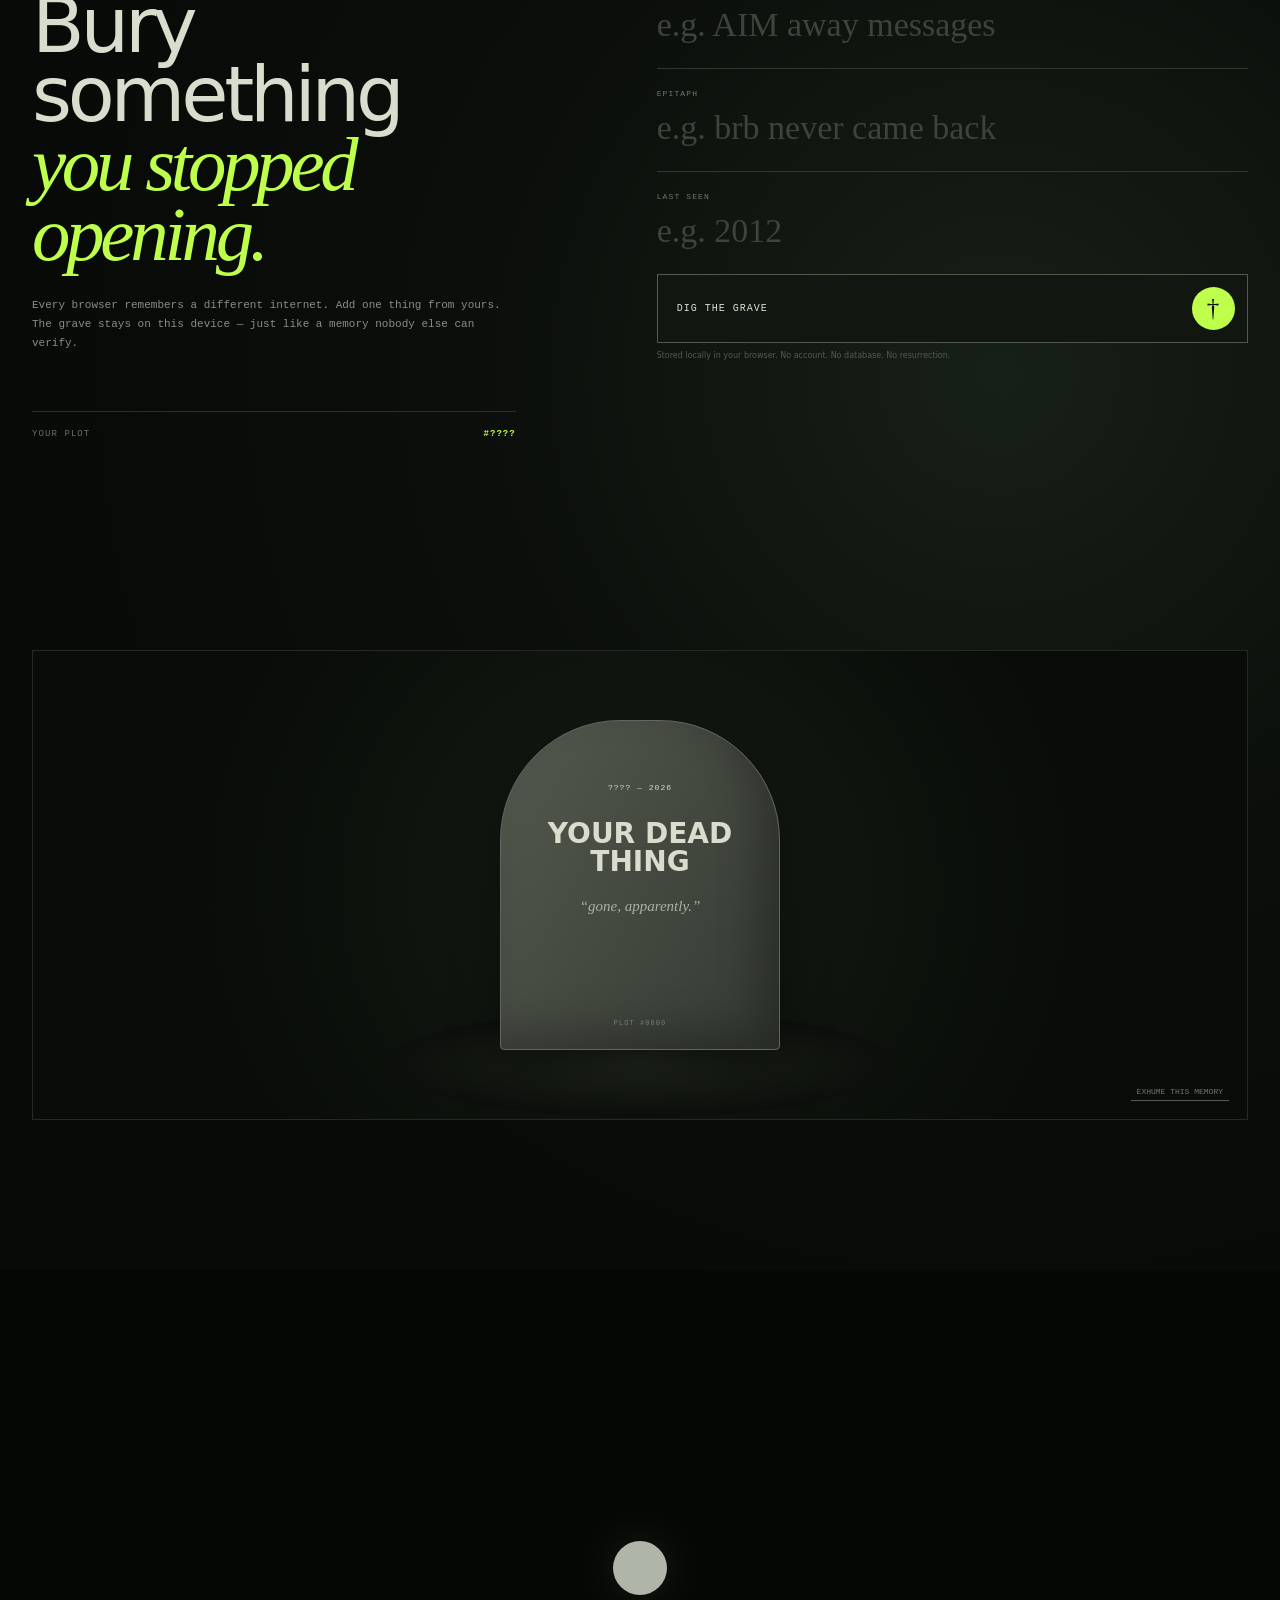
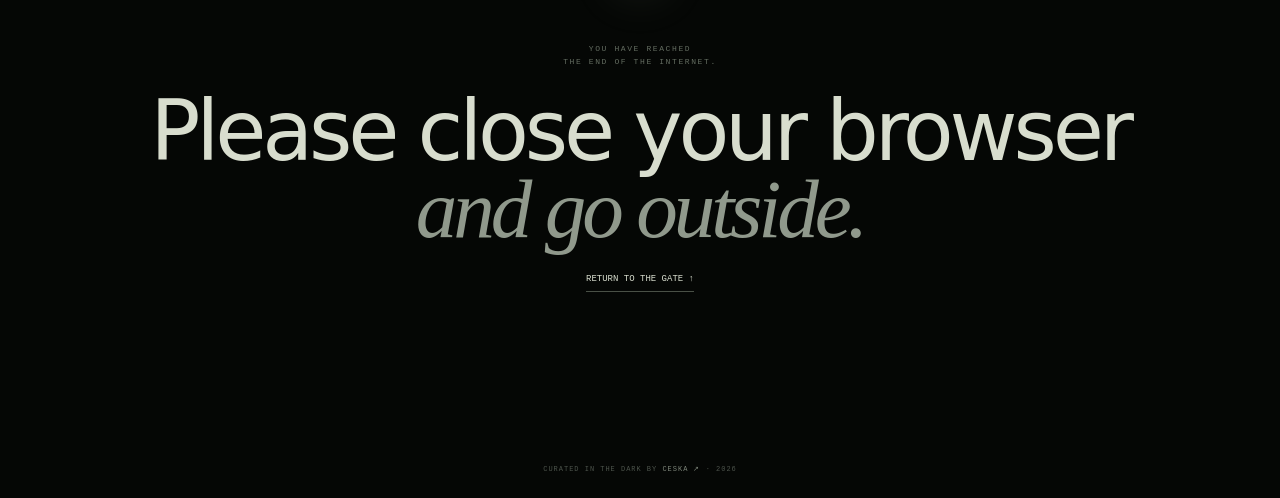
==== commit 8c40c4d3: "launch the internet cemetery" ====
--- a/index.html
+++ b/index.html
@@ -3,309 +3,266 @@
 <head>
   <meta charset="utf-8" />
   <meta name="viewport" content="width=device-width,initial-scale=1,viewport-fit=cover" />
-  <meta name="theme-color" content="#0d0e0c" />
-  <meta name="color-scheme" content="light dark" />
-  <meta name="description" content="Sadık Can Çeşka — Full-stack software engineer with professional experience across Crytek, NeoGroup, Yandex, A.S.A.M, and independent freelance work." />
-  <meta name="author" content="Sadık Can Çeşka" />
-  <meta property="og:title" content="Sadık Can Çeşka — Full-stack Software Engineer" />
-  <meta property="og:description" content="Selected work, professional experience, engineering practice, and product-minded full-stack software development." />
+  <meta name="theme-color" content="#080a08" />
+  <meta name="color-scheme" content="dark" />
+  <meta name="description" content="The Internet Cemetery — a walk through the products, platforms and rituals the web left behind." />
+  <meta name="author" content="CESKA" />
+  <meta property="og:title" content="The Internet Cemetery" />
+  <meta property="og:description" content="Nothing on the internet truly dies. It just stops loading." />
   <meta property="og:type" content="website" />
   <meta property="og:url" content="https://ceskasc.github.io/" />
-  <meta property="og:image" content="https://ceskasc.github.io/og-card.svg" />
+  <meta property="og:image" content="https://ceskasc.github.io/cemetery-og.svg" />
   <meta name="twitter:card" content="summary_large_image" />
   <link rel="canonical" href="https://ceskasc.github.io/" />
-  <title>Sadık Can Çeşka — Full-stack Software Engineer</title>
-
-  <link rel="preconnect" href="https://fonts.googleapis.com" />
-  <link rel="preconnect" href="https://fonts.gstatic.com" crossorigin />
-  <link href="https://fonts.googleapis.com/css2?family=DM+Mono:wght@300;400;500&family=Instrument+Serif:ital@0;1&family=Manrope:wght@400;500;600;700;800&display=swap" rel="stylesheet" />
-  <link rel="stylesheet" href="style.css" />
-  <link rel="stylesheet" href="experience.css" />
   <link rel="icon" href="favicon.svg" type="image/svg+xml" />
-
-  <script type="application/ld+json">
-  {
-    "@context":"https://schema.org",
-    "@type":"Person",
-    "name":"Sadık Can Çeşka",
-    "url":"https://ceskasc.github.io/",
-    "jobTitle":"Full-stack Software Engineer",
-    "worksFor":{"@type":"Organization","name":"Crytek"},
-    "sameAs":["https://github.com/ceskasc"]
-  }
-  </script>
+  <link rel="stylesheet" href="cemetery.css" />
+  <title>The Internet Cemetery — CESKA</title>
 </head>
 <body>
-  <a class="skip-link" href="#main-content">Skip to content</a>
-  <div class="scroll-progress" aria-hidden="true"><i id="scroll-progress"></i></div>
-
-  <header class="site-header" id="top">
-    <a class="brand" href="#top" aria-label="Sadık Can Çeşka — Home">
-      <span class="brand-name">Sadık Can Çeşka</span>
-      <span class="brand-role">Software Engineer</span>
+  <div class="boot" id="boot" aria-hidden="true">
+    <div class="boot-mark">†</div>
+    <div class="boot-copy">
+      <span>ARCHIVE NODE 1995—∞</span>
+      <strong>THE INTERNET CEMETERY</strong>
+      <i><b id="bootBar"></b></i>
+      <small id="bootText">recovering dead links…</small>
+    </div>
+  </div>
+
+  <div class="noise" aria-hidden="true"></div>
+  <div class="scanlines" aria-hidden="true"></div>
+  <div class="cursor-glow" id="cursorGlow" aria-hidden="true"></div>
+
+  <header class="topbar">
+    <a class="wordmark" href="#gate" aria-label="The Internet Cemetery home">
+      <span class="sigil">†</span>
+      <span><b>INTERNET</b><small>CEMETERY</small></span>
     </a>
-
-    <nav class="desktop-nav" aria-label="Primary navigation">
-      <a href="#work" data-nav="work">Work</a>
-      <a href="#experience" data-nav="experience">Experience</a>
-      <a href="#practice" data-nav="practice">Practice</a>
-      <a href="#about" data-nav="about">About</a>
-      <a href="#contact" data-nav="contact">Contact</a>
+    <nav class="topnav" aria-label="Primary navigation">
+      <a href="#graveyard">Graves</a>
+      <a href="#catacombs">Catacombs</a>
+      <a href="#dig">Bury Something</a>
     </nav>
-
-    <div class="header-actions">
-      <a class="resume-link" href="Sadik_Can_Ceska_Portfolio_CV_PrivacySafe.pdf" target="_blank" rel="noreferrer">Résumé <span aria-hidden="true">↗</span></a>
-      <button class="menu-toggle" type="button" aria-label="Open navigation" aria-expanded="false" aria-controls="mobile-menu">
-        <span></span><span></span>
+    <div class="top-actions">
+      <button class="icon-button" id="soundToggle" type="button" aria-pressed="false" aria-label="Turn ambient sound on">
+        <span class="sound-bars" aria-hidden="true"><i></i><i></i><i></i><i></i></span>
+        <span class="sound-label">sound off</span>
       </button>
+      <button class="menu-button" id="menuButton" type="button" aria-expanded="false" aria-controls="mobileNav" aria-label="Open menu"><i></i><i></i></button>
     </div>
   </header>
 
-  <div class="mobile-menu" id="mobile-menu" aria-hidden="true" inert>
-    <div class="mobile-menu-top">
-      <span>Navigation</span>
-      <span>Portfolio / <span class="current-year"></span></span>
+  <div class="mobile-nav" id="mobileNav" inert>
+    <a href="#graveyard"><small>01</small> Graves</a>
+    <a href="#catacombs"><small>02</small> Catacombs</a>
+    <a href="#dig"><small>03</small> Bury Something</a>
+    <p>Nothing on the internet truly dies.<br>It just stops loading.</p>
+  </div>
+
+  <main>
+    <section class="gate" id="gate" aria-labelledby="gateTitle">
+      <div class="moon-wrap" id="moon" role="button" tabindex="0" aria-label="Moon">
+        <div class="moon"><span></span><span></span><span></span></div>
+        <div class="moon-halo"></div>
+      </div>
+      <div class="stars" aria-hidden="true"></div>
+      <div class="distant-crosses" aria-hidden="true"><i></i><i></i><i></i><i></i><i></i><i></i></div>
+      <div class="fog fog-a" aria-hidden="true"></div>
+      <div class="fog fog-b" aria-hidden="true"></div>
+
+      <div class="gate-copy">
+        <p class="kicker"><span>EST. 1995</span><i></i><span>LAST UPDATED: NEVER</span></p>
+        <h1 id="gateTitle"><span>THE INTERNET</span><em>CEMETERY</em></h1>
+        <p class="intro">A quiet place for abandoned platforms, obsolete rituals, dead links, lost sounds and six-second memories.</p>
+        <a class="enter" href="#graveyard"><span>Enter the grounds</span><b>↓</b></a>
+      </div>
+
+      <div class="gate-meta">
+        <span>37° 44′ N / 26° 58′ E</span>
+        <span id="archiveClock">ARCHIVE TIME — --:--:--</span>
+        <span>VISITORS ARE BEING WATCHED*</span>
+      </div>
+      <div class="ground-front" aria-hidden="true"></div>
+    </section>
+
+    <section class="manifesto section-shell" aria-label="Cemetery statement">
+      <p class="section-index">/ 000</p>
+      <p class="manifesto-line">Nothing on the internet truly dies. <em>It just stops loading.</em></p>
+      <div class="manifesto-note">
+        <span>NO ACCOUNT REQUIRED</span>
+        <span>NO COOKIES TO MOURN</span>
+        <span>OPEN AFTER MIDNIGHT</span>
+      </div>
+    </section>
+
+    <section class="graveyard" id="graveyard" aria-labelledby="graveyardTitle">
+      <div class="section-shell">
+        <div class="section-heading">
+          <div>
+            <p class="section-index">/ 001 — PUBLIC GROUNDS</p>
+            <h2 id="graveyardTitle">Here lie the things<br><em>we swore we'd never leave.</em></h2>
+          </div>
+          <p class="heading-copy">Tap a stone. Every grave still remembers one thing about being alive.</p>
+        </div>
+
+        <div class="grave-filters" role="group" aria-label="Filter graves">
+          <button class="filter is-active" data-filter="all" type="button">All remains <span>12</span></button>
+          <button class="filter" data-filter="social" type="button">Social <span>4</span></button>
+          <button class="filter" data-filter="software" type="button">Software <span>5</span></button>
+          <button class="filter" data-filter="culture" type="button">Web culture <span>3</span></button>
+        </div>
+
+        <div class="graves-grid" id="gravesGrid">
+          <button class="grave grave-tall" data-id="msn" data-category="social" type="button" aria-label="Open MSN Messenger memorial">
+            <span class="grave-icon">☻</span><small>1999 — 2013</small><strong>MSN<br>MESSENGER</strong><i>“nudge me one last time.”</i><b>RIP 001</b>
+          </button>
+          <button class="grave grave-round" data-id="flash" data-category="software" type="button" aria-label="Open Adobe Flash Player memorial">
+            <span class="grave-icon">⚡</span><small>1996 — 2020</small><strong>ADOBE<br>FLASH</strong><i>“allow plugin?”</i><b>RIP 002</b>
+          </button>
+          <button class="grave grave-cross" data-id="ie" data-category="software" type="button" aria-label="Open Internet Explorer memorial">
+            <span class="grave-icon">e</span><small>1995 — 2022</small><strong>INTERNET<br>EXPLORER</strong><i>“downloading Chrome… 3%”</i><b>RIP 003</b>
+          </button>
+          <button class="grave grave-slab" data-id="vine" data-category="social" type="button" aria-label="Open Vine memorial">
+            <span class="grave-icon">V</span><small>2013 — 2017</small><strong>VINE</strong><i>“six seconds was enough.”</i><b>RIP 004</b>
+          </button>
+          <button class="grave grave-tall" data-id="winamp" data-category="software" type="button" aria-label="Open Winamp memorial">
+            <span class="grave-icon">▰</span><small>1997 — ∞</small><strong>WINAMP<br>ERA</strong><i>“it really whipped.”</i><b>RIP 005</b>
+          </button>
+          <button class="grave grave-round" data-id="limewire" data-category="culture" type="button" aria-label="Open LimeWire memorial">
+            <span class="grave-icon">⌁</span><small>2000 — 2010</small><strong>LIMEWIRE</strong><i>“song.mp3.exe”</i><b>RIP 006</b>
+          </button>
+          <button class="grave grave-slab" data-id="myspace" data-category="social" type="button" aria-label="Open MySpace memorial">
+            <span class="grave-icon">♟</span><small>2003 — 2008*</small><strong>MYSPACE<br>TOP 8</strong><i>“friendship, ranked publicly.”</i><b>RIP 007</b>
+          </button>
+          <button class="grave grave-cross" data-id="googleplus" data-category="social" type="button" aria-label="Open Google Plus memorial">
+            <span class="grave-icon">g+</span><small>2011 — 2019</small><strong>GOOGLE+</strong><i>“you were in 47 circles.”</i><b>RIP 008</b>
+          </button>
+          <button class="grave grave-round" data-id="yahoo" data-category="software" type="button" aria-label="Open Yahoo Messenger memorial">
+            <span class="grave-icon">Y!</span><small>1998 — 2018</small><strong>YAHOO!<br>MESSENGER</strong><i>“BUZZ!!!”</i><b>RIP 009</b>
+          </button>
+          <button class="grave grave-tall" data-id="orkut" data-category="culture" type="button" aria-label="Open Orkut memorial">
+            <span class="grave-icon">○</span><small>2004 — 2014</small><strong>ORKUT</strong><i>“testimonials were forever.”</i><b>RIP 010</b>
+          </button>
+          <button class="grave grave-slab" data-id="guestbook" data-category="culture" type="button" aria-label="Open Guestbook memorial">
+            <span class="grave-icon">✎</span><small>1994 — ???</small><strong>WEBSITE<br>GUESTBOOKS</strong><i>“cool site!!! sign mine?”</i><b>RIP 011</b>
+          </button>
+          <button class="grave grave-cross" data-id="realplayer" data-category="software" type="button" aria-label="Open RealPlayer memorial">
+            <span class="grave-icon">▶</span><small>1995 — 2000s</small><strong>REAL<br>PLAYER</strong><i>“buffering was a lifestyle.”</i><b>RIP 012</b>
+          </button>
+        </div>
+      </div>
+    </section>
+
+    <section class="catacombs" id="catacombs" aria-labelledby="catacombsTitle">
+      <div class="catacomb-wall" aria-hidden="true"></div>
+      <div class="section-shell catacomb-inner">
+        <div class="section-heading inverted">
+          <div>
+            <p class="section-index">/ 002 — CATACOMBS</p>
+            <h2 id="catacombsTitle">Artifacts recovered<br><em>from the old web.</em></h2>
+          </div>
+          <p class="heading-copy">Some things didn't need a platform. They were the platform.</p>
+        </div>
+
+        <div class="artifact-grid">
+          <article class="artifact modem" tabindex="0">
+            <div class="artifact-top"><span>56K MODEM</span><small>ARTIFACT A01</small></div>
+            <div class="modem-box"><i></i><i></i><i></i><i></i><b>56K</b></div>
+            <p>Before the feed came a ritual: clicks, static, a scream from the phone line — and then, maybe, the internet.</p>
+            <button type="button" data-artifact="modem">Reconstruct handshake ↗</button>
+          </article>
+          <article class="artifact cursor-card" tabindex="0">
+            <div class="artifact-top"><span>CURSOR TRAILS</span><small>ARTIFACT A02</small></div>
+            <div class="cursor-demo" id="cursorDemo"><span>✦</span><span>✧</span><span>✦</span><span>✧</span><b>↖</b></div>
+            <p>Your cursor didn't simply point. It sparkled, glittered, burned, snowed and announced your entire personality.</p>
+            <button type="button" data-artifact="cursor">Enable terrible cursor ↗</button>
+          </article>
+          <article class="artifact counter-card" tabindex="0">
+            <div class="artifact-top"><span>HIT COUNTER</span><small>ARTIFACT A03</small></div>
+            <div class="counter" id="hitCounter" aria-label="Visitor counter">0001337</div>
+            <p>Analytics before analytics. Every visitor mattered because the number visibly went up by one.</p>
+            <button type="button" data-artifact="counter">Become visitor #1338 ↗</button>
+          </article>
+          <article class="artifact under-construction" tabindex="0">
+            <div class="artifact-top"><span>UNDER CONSTRUCTION</span><small>ARTIFACT A04</small></div>
+            <div class="construction-sign"><span>⚠</span><b>UNDER<br>CONSTRUCTION</b><span>⚠</span></div>
+            <p>The original product roadmap. A permanent promise that something better was almost here.</p>
+            <button type="button" data-artifact="construction">Check again in 1998 ↗</button>
+          </article>
+        </div>
+      </div>
+    </section>
+
+    <section class="dig" id="dig" aria-labelledby="digTitle">
+      <div class="section-shell dig-grid">
+        <div class="dig-copy">
+          <p class="section-index">/ 003 — PRIVATE PLOT</p>
+          <h2 id="digTitle">Bury something<br><em>you stopped opening.</em></h2>
+          <p>Every browser remembers a different internet. Add one thing from yours. The grave stays on this device — just like a memory nobody else can verify.</p>
+          <div class="plot-number"><span>YOUR PLOT</span><b id="plotNumber">#????</b></div>
+        </div>
+
+        <form class="burial-form" id="burialForm">
+          <label>
+            <span>WHAT ARE WE BURYING?</span>
+            <input id="burialName" name="name" maxlength="24" placeholder="e.g. AIM away messages" autocomplete="off" required />
+          </label>
+          <label>
+            <span>EPITAPH</span>
+            <input id="burialEpitaph" name="epitaph" maxlength="52" placeholder="e.g. brb never came back" autocomplete="off" required />
+          </label>
+          <label>
+            <span>LAST SEEN</span>
+            <input id="burialYear" name="year" inputmode="numeric" maxlength="9" placeholder="e.g. 2012" autocomplete="off" />
+          </label>
+          <button class="bury-button" type="submit"><span>Dig the grave</span><b>†</b></button>
+          <p class="form-note">Stored locally in your browser. No account. No database. No resurrection.</p>
+        </form>
+
+        <div class="personal-plot" id="personalPlot" hidden aria-live="polite">
+          <div class="fresh-soil"></div>
+          <div class="personal-stone">
+            <small id="personalYear">???? — 2026</small>
+            <strong id="personalName">YOUR DEAD THING</strong>
+            <i id="personalEpitaph">“gone, apparently.”</i>
+            <b id="personalPlotNo">PLOT #0000</b>
+          </div>
+          <button id="removeGrave" type="button">Exhume this memory</button>
+        </div>
+      </div>
+    </section>
+
+    <section class="last-page" aria-label="Final message">
+      <div class="last-moon" aria-hidden="true"></div>
+      <p>YOU HAVE REACHED<br>THE END OF THE INTERNET.</p>
+      <h2>Please close your browser<br><em>and go outside.</em></h2>
+      <a href="#gate">Return to the gate ↑</a>
+      <small>CURATED IN THE DARK BY <a href="https://github.com/ceskasc" target="_blank" rel="noreferrer">CESKA ↗</a> · 2026</small>
+    </section>
+  </main>
+
+  <dialog class="memorial" id="memorial" aria-labelledby="memorialName">
+    <div class="memorial-shell">
+      <div class="memorial-bar">
+        <span id="memorialCode">MEMORIAL / 001</span>
+        <button id="closeMemorial" type="button" aria-label="Close memorial">Close ×</button>
+      </div>
+      <div class="memorial-grid">
+        <div class="memorial-copy">
+          <p id="memorialYears">1999—2013</p>
+          <h2 id="memorialName">MSN Messenger</h2>
+          <p id="memorialText">The little green person who knew exactly when your crush came online.</p>
+          <div class="memorial-stats" id="memorialStats"></div>
+        </div>
+        <div class="memorial-experience" id="memorialExperience" aria-live="polite"></div>
+      </div>
+      <div class="memorial-foot"><span>Click anywhere inside the exhibit.</span><span>ESC TO LEAVE</span></div>
     </div>
-    <nav aria-label="Mobile navigation">
-      <a href="#work"><small>01</small><span>Work</span></a>
-      <a href="#experience"><small>02</small><span>Experience</span></a>
-      <a href="#practice"><small>03</small><span>Practice</span></a>
-      <a href="#about"><small>04</small><span>About</span></a>
-      <a href="#contact"><small>05</small><span>Contact</span></a>
-    </nav>
-    <div class="mobile-menu-bottom">
-      <a href="Sadik_Can_Ceska_Portfolio_CV_PrivacySafe.pdf" target="_blank" rel="noreferrer">Résumé ↗</a>
-      <a href="https://github.com/ceskasc" target="_blank" rel="noreferrer">GitHub ↗</a>
-    </div>
-  </div>
-
-  <main id="main-content">
-    <section class="hero section-shell" aria-labelledby="hero-title">
-      <div class="hero-rail reveal">
-        <span>Türkiye / UTC+3</span>
-        <span id="istanbul-time">Local time · --:--</span>
-        <span>Portfolio / <span class="current-year"></span></span>
-      </div>
-
-      <div class="hero-grid">
-        <div class="hero-copy">
-          <p class="eyebrow reveal">Full-stack software engineering · Product systems · Interface craft</p>
-          <h1 id="hero-title" class="reveal">
-            Software with
-            <span>clarity at the surface,</span>
-            <em>discipline underneath.</em>
-          </h1>
-          <div class="hero-bottom reveal">
-            <p>I design and engineer web products from interface behavior to application architecture — with a bias toward precise execution, maintainable systems, and useful details.</p>
-            <div class="hero-actions">
-              <a class="button button-primary" href="#work"><span>View selected work</span><b aria-hidden="true">↓</b></a>
-              <a class="button button-secondary" href="Sadik_Can_Ceska_Portfolio_CV_PrivacySafe.pdf" target="_blank" rel="noreferrer"><span>View résumé / CV</span><b aria-hidden="true">↗</b></a>
-              <a class="button button-secondary" href="mailto:cnceska@gmail.com"><span>Start a conversation</span><b aria-hidden="true">↗</b></a>
-            </div>
-          </div>
-        </div>
-
-        <aside class="profile-panel reveal" aria-label="Profile summary">
-          <div class="profile-image-wrap">
-            <img src="profile-photo.webp" alt="Sadık Can Çeşka and Fatma Nur" width="720" height="720" fetchpriority="high" decoding="async" />
-          </div>
-          <div class="profile-meta">
-            <div><span>Name</span><strong>Sadık Can Çeşka</strong></div>
-            <div><span>Now</span><strong>Crytek · Freelance</strong></div>
-            <div><span>Focus</span><strong>Full-stack product engineering</strong></div>
-            <div><span>Core</span><strong>TypeScript · React · Node.js</strong></div>
-            <a href="https://github.com/ceskasc" target="_blank" rel="noreferrer">GitHub / @ceskasc <span aria-hidden="true">↗</span></a>
-          </div>
-        </aside>
-      </div>
-
-      <div class="signal-bar reveal" aria-label="Portfolio signals">
-        <div><small>01</small><strong>Product judgment</strong><span>Scope before polish.</span></div>
-        <div><small>02</small><strong>Interface precision</strong><span>States, hierarchy, access, speed.</span></div>
-        <div><small>03</small><strong>Durable systems</strong><span>Readable architecture over novelty.</span></div>
-        <div><small>Live</small><strong id="repo-count">10 public repos</strong><span>GitHub snapshot connected.</span></div>
-      </div>
-    </section>
-
-    <section class="manifesto section-shell" aria-label="Engineering statement">
-      <span class="manifesto-index reveal">/ 00</span>
-      <p class="manifesto-copy reveal">The goal is not more interface. It is <em>less friction,</em> better decisions, and software that keeps making sense after it ships.</p>
-    </section>
-
-    <section class="work" id="work" aria-labelledby="work-title">
-      <div class="section-shell">
-        <div class="section-head reveal">
-          <div class="section-label"><span>01</span><i></i><small>Selected work</small></div>
-          <div>
-            <h2 id="work-title">Public work,<br><em>edited for signal.</em></h2>
-            <p>No decorative mockups. No filler case studies. A concise view of projects, implementation focus, and source.</p>
-          </div>
-        </div>
-
-        <div class="project-ledger" id="project-grid" aria-live="polite">
-          <article class="project-feature reveal" data-repo="appanvil">
-            <div class="project-index">01</div>
-            <div class="project-main">
-              <div class="project-kicker"><span>Featured project</span><span data-project-language>TypeScript</span></div>
-              <h3>AppAnvil</h3>
-              <p>A product-focused TypeScript build centered on practical full-stack execution, clear structure, and maintainable implementation.</p>
-            </div>
-            <div class="project-side">
-              <div class="project-meta"><span data-project-date>Public repository</span><span data-project-stars>GitHub</span></div>
-              <a data-project-link href="https://github.com/ceskasc/appanvil" target="_blank" rel="noreferrer">View repository <span aria-hidden="true">↗</span></a>
-            </div>
-          </article>
-
-          <article class="project-row reveal" data-repo="NoirWave">
-            <div class="project-index">02</div>
-            <div class="project-main"><div class="project-kicker"><span>Web experience</span><span data-project-language>TypeScript</span></div><h3>NoirWave</h3><p>A visually driven TypeScript web experience exploring strong art direction, responsive composition, and interface craft.</p></div>
-            <div class="project-side"><div class="project-meta"><span data-project-date>Public repository</span><span data-project-stars>GitHub</span></div><a data-project-link href="https://github.com/ceskasc/NoirWave" target="_blank" rel="noreferrer">Open project <span aria-hidden="true">↗</span></a></div>
-          </article>
-
-          <article class="project-row reveal" data-repo="norform">
-            <div class="project-index">03</div>
-            <div class="project-main"><div class="project-kicker"><span>Product utility</span><span data-project-language>TypeScript</span></div><h3>Norform</h3><p>A compact TypeScript project focused on structured form experiences, dependable states, and low-friction user flows.</p></div>
-            <div class="project-side"><div class="project-meta"><span data-project-date>Public repository</span><span data-project-stars>GitHub</span></div><a data-project-link href="https://github.com/ceskasc/norform" target="_blank" rel="noreferrer">Open project <span aria-hidden="true">↗</span></a></div>
-          </article>
-
-          <article class="project-row reveal" data-repo="tetris">
-            <div class="project-index">04</div>
-            <div class="project-main"><div class="project-kicker"><span>Interactive build</span><span data-project-language>TypeScript</span></div><h3>Tetris</h3><p>A browser implementation of the classic game with TypeScript logic, responsive controls, and focused interaction design.</p></div>
-            <div class="project-side"><div class="project-meta"><span data-project-date>Public repository</span><span data-project-stars>GitHub</span></div><a data-project-link href="https://github.com/ceskasc/tetris" target="_blank" rel="noreferrer">Open project <span aria-hidden="true">↗</span></a></div>
-          </article>
-
-          <article class="project-row reveal" data-repo="qr-generator">
-            <div class="project-index">05</div>
-            <div class="project-main"><div class="project-kicker"><span>Web utility</span><span data-project-language>CSS</span></div><h3>QR Generator</h3><p>A direct QR utility designed around speed, clarity, and a deliberately low-friction web experience.</p></div>
-            <div class="project-side"><div class="project-meta"><span data-project-date>Public repository</span><span data-project-stars>GitHub</span></div><a data-project-link href="https://github.com/ceskasc/qr-generator" target="_blank" rel="noreferrer">Open project <span aria-hidden="true">↗</span></a></div>
-          </article>
-
-          <article class="project-row reveal" data-repo="architect-portfolio">
-            <div class="project-index">06</div>
-            <div class="project-main"><div class="project-kicker"><span>Editorial frontend</span><span data-project-language>CSS</span></div><h3>Architect Portfolio</h3><p>A presentation-focused portfolio experiment exploring hierarchy, responsive editorial composition, and visual restraint.</p></div>
-            <div class="project-side"><div class="project-meta"><span data-project-date>Public repository</span><span data-project-stars>GitHub</span></div><a data-project-link href="https://github.com/ceskasc/architect-portfolio" target="_blank" rel="noreferrer">Open project <span aria-hidden="true">↗</span></a></div>
-          </article>
-        </div>
-
-        <div class="work-footer reveal">
-          <p>More experiments, utilities, and earlier iterations live on GitHub.</p>
-          <a href="https://github.com/ceskasc?tab=repositories" target="_blank" rel="noreferrer">Browse all repositories <span aria-hidden="true">↗</span></a>
-        </div>
-      </div>
-    </section>
-
-    <section class="experience section-shell" id="experience" aria-labelledby="experience-title">
-      <div class="section-head reveal">
-        <div class="section-label"><span>02</span><i></i><small>Experience</small></div>
-        <div>
-          <h2 id="experience-title">Built across<br><em>different scales.</em></h2>
-          <p>A professional path through established technology organizations and independent client work — currently at Crytek while continuing a parallel freelance practice.</p>
-        </div>
-      </div>
-
-      <div class="experience-ledger" aria-label="Professional experience">
-        <article class="experience-row is-current reveal">
-          <span class="experience-index">01</span>
-          <div class="experience-company"><small>Current</small><h3>Crytek</h3></div>
-          <div class="experience-context"><strong>Professional role</strong><span>Current chapter</span></div>
-          <span class="experience-state"><i></i> Now</span>
-        </article>
-        <article class="experience-row is-current reveal">
-          <span class="experience-index">02</span>
-          <div class="experience-company"><small>Independent</small><h3>Freelance</h3></div>
-          <div class="experience-context"><strong>Software & digital product work</strong><span>Parallel practice</span></div>
-          <span class="experience-state"><i></i> Active</span>
-        </article>
-        <article class="experience-row reveal">
-          <span class="experience-index">03</span>
-          <div class="experience-company"><small>Previous</small><h3>NeoGroup</h3></div>
-          <div class="experience-context"><strong>Professional experience</strong><span>Previous chapter</span></div>
-          <span class="experience-state">03 / 05</span>
-        </article>
-        <article class="experience-row reveal">
-          <span class="experience-index">04</span>
-          <div class="experience-company"><small>Previous</small><h3>Yandex</h3></div>
-          <div class="experience-context"><strong>Professional experience</strong><span>Earlier chapter</span></div>
-          <span class="experience-state">04 / 05</span>
-        </article>
-        <article class="experience-row reveal">
-          <span class="experience-index">05</span>
-          <div class="experience-company"><small>Earlier</small><h3>A.S.A.M</h3></div>
-          <div class="experience-context"><strong>Professional experience</strong><span>Starting chapter</span></div>
-          <span class="experience-state">05 / 05</span>
-        </article>
-      </div>
-
-      <div class="experience-route reveal" aria-label="Career sequence">
-        <span>A.S.A.M</span><i>→</i><span>Yandex</span><i>→</i><span>NeoGroup</span><i>→</i><strong>Crytek</strong><em>+</em><strong>Freelance</strong>
-      </div>
-    </section>
-
-    <section class="practice section-shell" id="practice" aria-labelledby="practice-title">
-      <div class="section-head reveal">
-        <div class="section-label"><span>03</span><i></i><small>Practice</small></div>
-        <div>
-          <h2 id="practice-title">Across the stack,<br><em>one quality bar.</em></h2>
-          <p>I work where product, interface, and application architecture meet — because the seams are usually where quality is won or lost.</p>
-        </div>
-      </div>
-
-      <div class="practice-grid">
-        <article class="practice-card reveal"><span>01 / Interface</span><h3>Interaction systems</h3><p>Responsive UI, component architecture, accessibility, motion, typography, and state design that make a product feel intentional.</p><div><small>React</small><small>Next.js</small><small>TypeScript</small><small>CSS systems</small></div></article>
-        <article class="practice-card reveal"><span>02 / Application</span><h3>Product infrastructure</h3><p>APIs, authentication, data flow, integrations, and backend boundaries designed to stay legible as the product changes.</p><div><small>Node.js</small><small>APIs</small><small>Auth</small><small>Data flow</small></div></article>
-        <article class="practice-card reveal"><span>03 / Delivery</span><h3>Engineering judgment</h3><p>Scoping, trade-offs, implementation strategy, and shipping the highest-value version without quietly creating tomorrow’s debt.</p><div><small>Architecture</small><small>Product thinking</small><small>Quality</small><small>Iteration</small></div></article>
-      </div>
-    </section>
-
-    <section class="about" id="about" aria-labelledby="about-title">
-      <div class="section-shell about-shell">
-        <div class="section-head reveal">
-          <div class="section-label"><span>04</span><i></i><small>About</small></div>
-          <div><h2 id="about-title">A bias for clarity.<br><em>A taste for detail.</em></h2></div>
-        </div>
-
-        <div class="about-grid">
-          <div class="about-copy reveal">
-            <p class="about-lead">The best software feels obvious to use and surprisingly uneventful to maintain.</p>
-            <p>I care about clean boundaries, useful defaults, responsive behavior, keyboard access, loading and empty states, performance, and the dozens of small decisions that create trust.</p>
-            <p>My preference is simple: fewer fragile abstractions, stronger fundamentals, and enough visual discipline that the product — not the decoration — stays in focus.</p>
-          </div>
-          <div class="principle-list reveal">
-            <article><span>01</span><div><strong>Make structure legible.</strong><p>Readable systems are easier to extend, debug, and hand over.</p></div></article>
-            <article><span>02</span><div><strong>Design behavior, not decoration.</strong><p>States, timing, hierarchy, and feedback are part of the product.</p></div></article>
-            <article><span>03</span><div><strong>Prefer durable over clever.</strong><p>A strong solution should still make sense after the initial excitement is gone.</p></div></article>
-          </div>
-        </div>
-
-        <div class="technology-rail reveal" aria-label="Technology focus">
-          <span>TypeScript</span><i>/</i><span>React</span><i>/</i><span>Next.js</span><i>/</i><span>Node.js</span><i>/</i><span>APIs</span><i>/</i><span>Product UI</span><i>/</i><span>Systems thinking</span>
-        </div>
-      </div>
-    </section>
-
-    <section class="contact section-shell" id="contact" aria-labelledby="contact-title">
-      <div class="contact-card reveal">
-        <div class="contact-meta"><span>05 / Contact</span><span id="contact-time">Türkiye · --:--</span></div>
-        <div class="contact-grid">
-          <h2 id="contact-title">Build something<br><em>worth keeping.</em></h2>
-          <div>
-            <p>For product engineering, collaboration, or a thoughtful conversation about software, reach me directly.</p>
-            <div class="contact-actions">
-              <a class="button button-light" href="mailto:cnceska@gmail.com"><span>cnceska@gmail.com</span><b aria-hidden="true">↗</b></a>
-              <a class="button button-dark-outline" href="https://github.com/ceskasc" target="_blank" rel="noreferrer"><span>GitHub</span><b aria-hidden="true">↗</b></a>
-            </div>
-          </div>
-        </div>
-      </div>
-    </section>
-  </main>
-
-  <footer class="site-footer section-shell">
-    <div class="footer-identity"><strong>Sadık Can Çeşka</strong><span>Software Engineer · Türkiye</span></div>
-    <div class="footer-meta"><span>© <span class="current-year"></span></span><span>Designed and engineered with intent.</span></div>
-    <a href="#top">Back to top <span aria-hidden="true">↑</span></a>
-  </footer>
-
-  <script src="script.js" defer></script>
+  </dialog>
+
+  <div class="toast" id="toast" role="status" aria-live="polite"></div>
+  <div class="trail" id="trail" aria-hidden="true"></div>
+
+  <script src="cemetery.js" defer></script>
 </body>
-</html>+</html>
--- a/cemetery.css
+++ b/cemetery.css
@@ -0,0 +1,37 @@
+:root{
+  --ink:#d8ddce;--dim:#8f9689;--muted:#656b63;--black:#080a08;--black2:#0d100d;--panel:#121611;--line:#2b3129;
+  --acid:#bdff4a;--bone:#c8c4b6;--rust:#8e715e;--serif:Georgia,'Times New Roman',serif;--mono:'Courier New',ui-monospace,monospace;
+  --sans:Inter,ui-sans-serif,system-ui,-apple-system,BlinkMacSystemFont,'Segoe UI',sans-serif;
+}
+*{box-sizing:border-box}html{scroll-behavior:smooth;background:var(--black)}body{margin:0;background:var(--black);color:var(--ink);font-family:var(--sans);overflow-x:hidden}
+body::selection{background:var(--acid);color:#0a0c08}button,input{font:inherit}button,a{color:inherit}a{text-decoration:none}.section-shell{width:min(1380px,calc(100% - 64px));margin-inline:auto}
+.noise{position:fixed;inset:0;z-index:90;pointer-events:none;opacity:.09;background-image:url("data:image/svg+xml,%3Csvg viewBox='0 0 180 180' xmlns='http://www.w3.org/2000/svg'%3E%3Cfilter id='n'%3E%3CfeTurbulence type='fractalNoise' baseFrequency='.9' numOctaves='4' stitchTiles='stitch'/%3E%3C/filter%3E%3Crect width='100%25' height='100%25' filter='url(%23n)' opacity='.45'/%3E%3C/svg%3E");mix-blend-mode:soft-light}
+.scanlines{position:fixed;inset:0;z-index:89;pointer-events:none;opacity:.12;background:repeating-linear-gradient(0deg,transparent 0 3px,rgba(255,255,255,.025) 3px 4px)}
+.cursor-glow{position:fixed;width:360px;height:360px;border-radius:50%;z-index:1;pointer-events:none;transform:translate(-50%,-50%);background:radial-gradient(circle,rgba(189,255,74,.035),transparent 66%);opacity:0;transition:opacity .4s}
+.boot{position:fixed;inset:0;background:#060806;z-index:200;display:grid;place-content:center;gap:28px;transition:opacity .8s ease,visibility .8s ease}.boot.is-gone{opacity:0;visibility:hidden}.boot-mark{font:100 70px/1 var(--serif);text-align:center;color:var(--acid)}
+.boot-copy{width:min(520px,78vw);text-align:center;font-family:var(--mono)}.boot-copy>span{display:block;color:var(--muted);font-size:10px;letter-spacing:.25em}.boot-copy strong{display:block;margin:11px 0 22px;font-size:15px;letter-spacing:.13em}.boot-copy i{display:block;height:2px;background:#1b211a;overflow:hidden}.boot-copy i b{display:block;width:0;height:100%;background:var(--acid);transition:width .16s linear}.boot-copy small{display:block;margin-top:10px;color:#6c7468;font-size:10px}
+.topbar{position:fixed;top:0;left:0;right:0;height:78px;z-index:70;display:flex;align-items:center;justify-content:space-between;padding:0 28px;border-bottom:1px solid rgba(216,221,206,.11);background:linear-gradient(180deg,rgba(8,10,8,.92),rgba(8,10,8,.52),transparent);backdrop-filter:blur(10px);-webkit-backdrop-filter:blur(10px)}
+.wordmark{display:flex;align-items:center;gap:11px}.sigil{color:var(--acid);font:38px/1 var(--serif)}.wordmark>span:last-child{display:flex;flex-direction:column;letter-spacing:.16em}.wordmark b{font-size:11px}.wordmark small{font:9px/1.2 var(--mono);color:var(--muted);letter-spacing:.28em}.topnav{display:flex;gap:30px;font:10px var(--mono);text-transform:uppercase;letter-spacing:.12em}.topnav a{position:relative;color:#aeb5a7}.topnav a::after{content:"";position:absolute;left:0;right:100%;bottom:-8px;height:1px;background:var(--acid);transition:.3s}.topnav a:hover::after{right:0}.top-actions{display:flex;align-items:center;gap:16px}.icon-button{border:0;background:none;padding:8px 0;display:flex;align-items:center;gap:9px;cursor:pointer}.sound-bars{height:13px;display:flex;align-items:end;gap:2px}.sound-bars i{display:block;width:2px;height:4px;background:#81887b;transition:.2s}.sound-bars i:nth-child(2){height:9px}.sound-bars i:nth-child(3){height:6px}.sound-bars i:nth-child(4){height:12px}.icon-button[aria-pressed="true"] .sound-bars i{background:var(--acid);animation:sound 1s infinite alternate ease-in-out}.icon-button[aria-pressed="true"] .sound-bars i:nth-child(2){animation-delay:-.7s}.icon-button[aria-pressed="true"] .sound-bars i:nth-child(3){animation-delay:-.35s}.sound-label{font:9px var(--mono);text-transform:uppercase;color:var(--muted)}.menu-button{display:none;width:38px;height:38px;border:0;background:transparent;padding:9px;cursor:pointer}.menu-button i{display:block;height:1px;background:var(--ink);margin:6px 0;transition:.3s}
+.mobile-nav{position:fixed;inset:78px 0 0;z-index:65;background:#090b09;padding:40px 28px;display:flex;flex-direction:column;visibility:hidden;opacity:0;transform:translateY(-12px);transition:.3s}.mobile-nav.is-open{visibility:visible;opacity:1;transform:none}.mobile-nav a{font:italic 44px/1.1 var(--serif);padding:18px 0;border-bottom:1px solid var(--line)}.mobile-nav a small{font:10px var(--mono);color:var(--acid);margin-right:18px}.mobile-nav p{margin-top:auto;color:var(--muted);font:12px/1.6 var(--mono)}
+.gate{position:relative;min-height:100svh;display:grid;place-items:center;overflow:hidden;background:radial-gradient(circle at 50% 42%,#1a2018 0,#0d100d 37%,#080a08 72%)}.gate::before{content:"";position:absolute;inset:0;background:linear-gradient(180deg,transparent 58%,#080a08 96%),linear-gradient(90deg,rgba(0,0,0,.5),transparent 22% 78%,rgba(0,0,0,.5));z-index:4;pointer-events:none}
+.stars{position:absolute;inset:0;opacity:.4;background-image:radial-gradient(#dce3d3 .7px,transparent .8px),radial-gradient(#dce3d3 .45px,transparent .55px);background-size:81px 81px,53px 53px;background-position:0 0,20px 17px;mask-image:linear-gradient(#000 0,transparent 68%)}
+.moon-wrap{position:absolute;top:14%;left:50%;width:170px;height:170px;transform:translateX(-50%);z-index:2;cursor:pointer}.moon{position:absolute;inset:18px;border-radius:50%;background:radial-gradient(circle at 35% 30%,#d4d8c8,#aeb3a5 56%,#899084);box-shadow:0 0 32px rgba(211,224,195,.18);overflow:hidden}.moon span{position:absolute;border-radius:50%;background:rgba(90,98,86,.13);box-shadow:inset 3px 2px 8px rgba(40,43,39,.15)}.moon span:nth-child(1){width:32px;height:32px;left:30%;top:20%}.moon span:nth-child(2){width:20px;height:20px;right:20%;top:50%}.moon span:nth-child(3){width:42px;height:18px;left:24%;bottom:14%}.moon-halo{position:absolute;inset:-55px;border-radius:50%;background:radial-gradient(circle,rgba(209,228,190,.1),transparent 66%);animation:breathe 5s ease-in-out infinite}.moon-wrap.is-awake .moon{animation:moonFlash .28s linear 4}
+.distant-crosses{position:absolute;left:-2%;right:-2%;bottom:12%;height:32%;z-index:2;opacity:.62}.distant-crosses i{position:absolute;bottom:0;width:8px;background:#121611;box-shadow:0 0 0 1px #1d211c}.distant-crosses i::after{content:"";position:absolute;left:50%;top:20%;width:42px;height:7px;background:#121611;transform:translateX(-50%)}.distant-crosses i:nth-child(1){left:8%;height:68px;transform:rotate(-4deg)}.distant-crosses i:nth-child(2){left:24%;height:105px}.distant-crosses i:nth-child(3){left:39%;height:56px;transform:rotate(4deg)}.distant-crosses i:nth-child(4){left:68%;height:90px}.distant-crosses i:nth-child(5){left:81%;height:122px;transform:rotate(3deg)}.distant-crosses i:nth-child(6){left:92%;height:70px;transform:rotate(-5deg)}
+.ground-front{position:absolute;left:-10%;right:-10%;bottom:-12%;height:32%;z-index:5;border-radius:50% 50% 0 0;background:radial-gradient(ellipse at center,#151914 0,#0b0e0b 54%,#080a08 76%);transform:rotate(-1deg)}
+.fog{position:absolute;width:150%;height:210px;left:-25%;z-index:3;filter:blur(18px);opacity:.16;background:radial-gradient(ellipse,rgba(202,216,194,.43),transparent 62%);pointer-events:none}.fog-a{bottom:5%;animation:fog 18s linear infinite}.fog-b{bottom:20%;animation:fog 26s linear infinite reverse;opacity:.08}
+.gate-copy{position:relative;z-index:8;text-align:center;margin-top:40px;width:min(1060px,90vw)}.kicker{display:flex;justify-content:center;align-items:center;gap:15px;margin:0 0 18px;font:9px var(--mono);letter-spacing:.19em;color:#899184}.kicker i{width:80px;height:1px;background:#4b5348}.gate h1{margin:0;text-transform:uppercase;line-height:.78;letter-spacing:-.06em}.gate h1 span{display:block;font:700 clamp(54px,8.5vw,132px)/.82 var(--sans);color:#e0e4d8}.gate h1 em{display:block;font:italic 400 clamp(68px,11vw,164px)/.82 var(--serif);color:var(--acid);text-transform:none;letter-spacing:-.055em;text-shadow:0 0 42px rgba(189,255,74,.08)}.intro{width:min(570px,84vw);margin:32px auto 27px;color:#969e90;font:12px/1.7 var(--mono)}.enter{display:inline-flex;align-items:center;gap:38px;border:1px solid #4c5448;border-radius:100px;padding:13px 18px 13px 23px;font:10px var(--mono);letter-spacing:.08em;text-transform:uppercase;transition:.3s}.enter b{display:grid;place-items:center;width:30px;height:30px;border-radius:50%;background:var(--acid);color:#0a0c08;font-size:14px}.enter:hover{border-color:var(--acid);transform:translateY(-2px)}
+.gate-meta{position:absolute;z-index:8;left:28px;right:28px;bottom:20px;display:flex;justify-content:space-between;font:8px var(--mono);letter-spacing:.12em;color:#60685e}.manifesto{padding:115px 0 122px;display:grid;grid-template-columns:150px 1fr 230px;gap:30px;border-bottom:1px solid var(--line)}.section-index{margin:0;font:9px var(--mono);letter-spacing:.14em;color:#70786d}.manifesto-line{margin:0;font:400 clamp(35px,5.2vw,78px)/1.01 var(--serif);letter-spacing:-.035em}.manifesto-line em{color:var(--acid)}.manifesto-note{display:flex;flex-direction:column;gap:9px;align-self:end;font:8px var(--mono);letter-spacing:.12em;color:#656d63}.manifesto-note span{border-top:1px solid var(--line);padding-top:8px}
+.graveyard{position:relative;padding:122px 0 160px;background:linear-gradient(180deg,#0a0c0a,#0e120e 55%,#090b09);overflow:hidden}.graveyard::before{content:"";position:absolute;inset:0;opacity:.05;background-image:linear-gradient(#c7d0c1 1px,transparent 1px),linear-gradient(90deg,#c7d0c1 1px,transparent 1px);background-size:70px 70px;mask-image:linear-gradient(transparent,#000 25%,#000 75%,transparent)}.section-heading{position:relative;z-index:2;display:grid;grid-template-columns:1fr minmax(260px,390px);align-items:end;gap:50px;padding-bottom:44px;border-bottom:1px solid var(--line)}.section-heading h2{margin:18px 0 0;font:500 clamp(48px,6.2vw,94px)/.9 var(--sans);letter-spacing:-.055em}.section-heading h2 em{font-family:var(--serif);font-weight:400;color:#8f988a}.heading-copy{margin:0 0 5px;color:#8c9488;font:11px/1.7 var(--mono)}
+.grave-filters{position:relative;z-index:2;display:flex;gap:9px;padding:26px 0 52px;overflow:auto;scrollbar-width:none}.grave-filters::-webkit-scrollbar{display:none}.filter{white-space:nowrap;border:1px solid #2c322a;border-radius:100px;background:transparent;color:#899184;padding:10px 14px;font:9px var(--mono);text-transform:uppercase;letter-spacing:.08em;cursor:pointer;transition:.25s}.filter span{margin-left:7px;color:#596057}.filter:hover,.filter.is-active{border-color:#5d6756;color:var(--ink);background:#171b15}.filter.is-active::before{content:"";display:inline-block;width:5px;height:5px;border-radius:50%;background:var(--acid);margin-right:7px;vertical-align:1px}
+.graves-grid{position:relative;z-index:2;display:grid;grid-template-columns:repeat(4,1fr);gap:24px 18px;align-items:end;padding:40px 1.5% 0}.grave{--stone:#4a4d44;position:relative;min-height:390px;border:1px solid #62655b;background:linear-gradient(112deg,#55584e,#393d35 62%,#2e322b);color:#d1d3ca;padding:56px 22px 28px;display:flex;flex-direction:column;align-items:center;justify-content:flex-start;text-align:center;cursor:pointer;box-shadow:inset 12px 0 24px rgba(255,255,255,.025),inset -18px -20px 35px rgba(0,0,0,.22),0 28px 50px rgba(0,0,0,.28);transition:transform .35s ease,filter .35s ease,opacity .35s}.grave::before{content:"";position:absolute;inset:10px;border:1px solid rgba(218,220,208,.12);pointer-events:none}.grave::after{content:"";position:absolute;left:-14%;right:-14%;bottom:-19px;height:26px;background:radial-gradient(ellipse,#11150f 30%,#080a08 69%);z-index:-1}.grave:nth-child(4n+2){transform:translateY(28px) rotate(.5deg)}.grave:nth-child(4n+3){transform:translateY(-20px) rotate(-.55deg)}.grave:nth-child(4n+4){transform:translateY(18px) rotate(.35deg)}.grave:hover{filter:brightness(1.16);transform:translateY(-10px)!important;z-index:5}.grave[hidden]{display:none}.grave-round{border-radius:95px 95px 4px 4px}.grave-tall{clip-path:polygon(14% 10%,35% 10%,35% 4%,65% 4%,65% 10%,86% 10%,100% 24%,100% 100%,0 100%,0 24%)}.grave-cross{clip-path:polygon(40% 0,60% 0,60% 14%,80% 14%,80% 28%,60% 28%,60% 100%,40% 100%,40% 28%,20% 28%,20% 14%,40% 14%);padding-left:20%;padding-right:20%}.grave-slab{border-radius:4px 4px 14px 14px;clip-path:polygon(10% 0,90% 0,100% 8%,100% 100%,0 100%,0 8%)}.grave-icon{display:grid;place-items:center;height:72px;font:italic 42px var(--serif);color:#b8bcae;filter:grayscale(1)}.grave small{margin-top:15px;font:8px var(--mono);letter-spacing:.15em;color:#a2a69a}.grave strong{margin-top:18px;font:700 clamp(19px,2vw,31px)/.95 var(--sans);letter-spacing:-.045em}.grave i{margin-top:17px;max-width:180px;font:italic 14px/1.35 var(--serif);color:#a9ad9f}.grave b{position:absolute;bottom:20px;font:7px var(--mono);letter-spacing:.18em;color:#7b8076}
+.catacombs{position:relative;overflow:hidden;background:#17130f;color:#d5cec2;padding:130px 0 145px}.catacomb-wall{position:absolute;inset:0;opacity:.62;background:linear-gradient(90deg,rgba(0,0,0,.25),transparent 20% 80%,rgba(0,0,0,.35)),repeating-linear-gradient(0deg,transparent 0 93px,rgba(224,210,190,.07) 94px 96px),repeating-linear-gradient(90deg,rgba(92,70,56,.14) 0 1px,transparent 1px 150px);background-color:#1a1511}.catacomb-wall::after{content:"";position:absolute;inset:0;background:radial-gradient(circle at 50% 30%,rgba(232,188,105,.1),transparent 38%),linear-gradient(180deg,rgba(0,0,0,.15),rgba(0,0,0,.72))}.catacomb-inner{position:relative;z-index:2}.section-heading.inverted{border-color:#493b31}.section-heading.inverted h2 em{color:#b9a890}.section-heading.inverted .section-index,.section-heading.inverted .heading-copy{color:#8f8174}.artifact-grid{display:grid;grid-template-columns:repeat(2,1fr);border-top:1px solid #4a3d33;margin-top:52px}.artifact{min-height:470px;padding:32px;border-right:1px solid #4a3d33;border-bottom:1px solid #4a3d33;background:rgba(14,10,8,.28);transition:background .3s}.artifact:nth-child(even){border-right:0}.artifact:hover{background:rgba(41,31,24,.5)}.artifact-top{display:flex;justify-content:space-between;font:9px var(--mono);letter-spacing:.12em;color:#9d8d7e}.artifact p{max-width:500px;color:#a99b8d;font:12px/1.7 var(--mono)}.artifact button{margin-top:13px;border:0;border-bottom:1px solid #887563;padding:0 0 6px;background:transparent;color:#c7b9aa;font:9px var(--mono);letter-spacing:.08em;text-transform:uppercase;cursor:pointer}.modem-box{width:78%;height:150px;margin:64px auto 53px;border:1px solid #7a6d60;border-radius:7px;background:linear-gradient(#b6aa94,#8b7f6d);box-shadow:inset 0 -22px 35px rgba(46,38,30,.25),0 20px 45px rgba(0,0,0,.22);position:relative;display:flex;align-items:center;padding:0 40px;gap:13px}.modem-box i{width:6px;height:6px;border-radius:50%;background:#5b2e1e;box-shadow:0 0 0 1px #756b5f}.modem-box b{margin-left:auto;font:19px var(--mono);color:#4c463d}.modem-box.is-dialing i{background:#adff50;box-shadow:0 0 10px #adff50;animation:blink .4s alternate infinite}.cursor-demo{height:205px;margin:40px 0 22px;position:relative;border:1px dashed #57493d;overflow:hidden}.cursor-demo span{position:absolute;font-size:27px;color:#e8d27e;opacity:.6}.cursor-demo span:nth-child(1){left:20%;top:23%}.cursor-demo span:nth-child(2){left:37%;top:43%}.cursor-demo span:nth-child(3){left:51%;top:56%}.cursor-demo span:nth-child(4){left:66%;top:68%}.cursor-demo b{position:absolute;left:72%;top:70%;font:58px/1 var(--sans);color:#eee0cd}.counter{width:max-content;margin:67px auto 64px;background:#050505;border:4px ridge #766a5e;color:#ff391f;padding:15px 19px;font:37px/1 var(--mono);letter-spacing:.12em;text-shadow:0 0 8px #ff391f}.construction-sign{margin:61px auto 59px;max-width:380px;min-height:120px;display:flex;align-items:center;justify-content:center;gap:19px;border:5px double #281d14;background:repeating-linear-gradient(-45deg,#e19a24 0 14px,#19140e 14px 28px);box-shadow:0 15px 30px rgba(0,0,0,.25)}.construction-sign b{background:#d6a550;color:#22170f;padding:10px 18px;text-align:center;font:900 16px/1.1 var(--sans)}.construction-sign span{color:#17110b;font-size:25px}
+.dig{padding:135px 0 150px;background:radial-gradient(circle at 78% 38%,#172016,#0b0e0b 40%,#080a08 76%)}.dig-grid{display:grid;grid-template-columns:.9fr 1.1fr;gap:11vw;align-items:start}.dig-copy h2{margin:22px 0 26px;font:500 clamp(49px,6vw,88px)/.9 var(--sans);letter-spacing:-.055em}.dig-copy h2 em{font-family:var(--serif);font-weight:400;color:var(--acid)}.dig-copy>p:not(.section-index){max-width:480px;color:#879084;font:11px/1.75 var(--mono)}.plot-number{margin-top:58px;border-top:1px solid var(--line);padding-top:17px;display:flex;justify-content:space-between;font:9px var(--mono);letter-spacing:.12em;color:#686f65}.plot-number b{color:var(--acid)}.burial-form{padding-top:6px}.burial-form label{display:block;border-top:1px solid #30372e;padding:20px 0 22px}.burial-form label span{display:block;margin-bottom:10px;color:#70786d;font:8px var(--mono);letter-spacing:.14em}.burial-form input{width:100%;border:0;outline:0;background:transparent;color:#d9ddd1;padding:0;font:34px/1.2 var(--serif)}.burial-form input::placeholder{color:#3d443b}.burial-form input:focus::placeholder{color:#252b24}.bury-button{width:100%;border:1px solid #515b4c;background:#111610;color:#dce1d3;padding:12px 12px 12px 19px;display:flex;align-items:center;justify-content:space-between;cursor:pointer;font:10px var(--mono);text-transform:uppercase;letter-spacing:.1em;transition:.3s}.bury-button b{display:grid;place-items:center;width:43px;height:43px;border-radius:50%;background:var(--acid);color:#0a0d09;font:25px var(--serif)}.bury-button:hover{border-color:var(--acid);background:#151d13}.form-note{color:#535b51!important;font-size:8px!important}.personal-plot{position:relative;grid-column:1/-1;margin-top:70px;min-height:470px;border:1px solid #242b23;display:grid;place-items:center;overflow:hidden;background:radial-gradient(circle at center,#151c13,#090c09 67%)}.fresh-soil{position:absolute;bottom:0;width:520px;max-width:90%;height:110px;background:radial-gradient(ellipse,#20271d,#0c0f0b 67%,transparent 70%)}.personal-stone{position:relative;z-index:2;width:280px;min-height:330px;padding:62px 22px 30px;border:1px solid #62675e;border-radius:120px 120px 4px 4px;background:linear-gradient(120deg,#54594f,#343a32);box-shadow:inset -20px -20px 40px rgba(0,0,0,.25),0 25px 50px rgba(0,0,0,.36);display:flex;flex-direction:column;align-items:center;text-align:center}.personal-stone small{font:8px var(--mono);letter-spacing:.13em}.personal-stone strong{margin-top:28px;font:800 28px/1 var(--sans);text-transform:uppercase}.personal-stone i{margin-top:20px;font:italic 15px/1.4 var(--serif);color:#aab0a3}.personal-stone b{position:absolute;bottom:22px;font:7px var(--mono);letter-spacing:.15em;color:#777e73}.personal-plot>button{position:absolute;right:18px;bottom:18px;border:0;border-bottom:1px solid #535c50;background:transparent;color:#6f786b;padding-bottom:4px;font:8px var(--mono);text-transform:uppercase;cursor:pointer}
+.last-page{min-height:92svh;padding:100px 25px 35px;display:flex;flex-direction:column;align-items:center;justify-content:center;text-align:center;position:relative;background:#050705;overflow:hidden}.last-moon{width:54px;height:54px;border-radius:50%;background:#afb5a8;box-shadow:0 0 50px rgba(208,220,198,.13);margin-bottom:40px}.last-page>p{font:8px/1.6 var(--mono);letter-spacing:.2em;color:#646d61}.last-page h2{margin:18px 0 27px;font:500 clamp(42px,6.5vw,90px)/.92 var(--sans);letter-spacing:-.05em}.last-page h2 em{font-family:var(--serif);font-weight:400;color:#90998c}.last-page>a{border-bottom:1px solid #495046;padding-bottom:7px;font:9px var(--mono);text-transform:uppercase}.last-page>small{position:absolute;bottom:25px;font:7px var(--mono);letter-spacing:.14em;color:#4d544c}.last-page>small a{color:#7e867a}
+.memorial{width:min(1120px,calc(100% - 32px));max-width:none;padding:0;border:1px solid #4b5448;background:#0b0e0b;color:var(--ink);box-shadow:0 50px 120px #000}.memorial::backdrop{background:rgba(0,0,0,.82);backdrop-filter:blur(8px)}.memorial-shell{min-height:610px}.memorial-bar{height:50px;padding:0 17px;border-bottom:1px solid var(--line);display:flex;align-items:center;justify-content:space-between;font:8px var(--mono);letter-spacing:.12em;color:#727a6e}.memorial-bar button{border:0;background:none;color:#8d9588;text-transform:uppercase;font:inherit;cursor:pointer}.memorial-grid{display:grid;grid-template-columns:.42fr .58fr;min-height:520px}.memorial-copy{padding:55px 45px;border-right:1px solid var(--line)}.memorial-copy>p:first-child{font:9px var(--mono);letter-spacing:.16em;color:var(--acid)}.memorial-copy h2{margin:19px 0 25px;font:500 56px/.9 var(--sans);letter-spacing:-.055em}.memorial-copy>p:nth-of-type(2){color:#90998c;font:11px/1.7 var(--mono)}.memorial-stats{margin-top:44px}.memorial-stats div{display:flex;justify-content:space-between;padding:11px 0;border-top:1px solid var(--line);font:8px var(--mono);text-transform:uppercase;color:#687166}.memorial-stats b{color:#a9b1a4;font-weight:400}.memorial-experience{position:relative;overflow:hidden;display:grid;place-items:center;min-height:520px;background:#10140f}.memorial-foot{height:40px;border-top:1px solid var(--line);padding:0 17px;display:flex;align-items:center;justify-content:space-between;color:#555e53;font:7px var(--mono);letter-spacing:.1em}
+.retro-window{width:min(440px,85%);border:2px outset #d6d1c3;background:#c9c5bb;color:#111;font-family:Arial,sans-serif;box-shadow:16px 18px 0 rgba(0,0,0,.22)}.retro-title{height:28px;background:linear-gradient(90deg,#183a92,#3b7de0);color:white;padding:5px 8px;font-size:12px;font-weight:bold;display:flex;justify-content:space-between}.retro-body{padding:16px}.buddy{display:flex;gap:10px;align-items:center;margin-bottom:13px}.buddy-face{width:38px;height:38px;background:#88c75d;border-radius:50%}.buddy b{display:block;font-size:12px}.buddy small{font-size:10px;color:#555}.chat-log{height:130px;border:1px inset #aaa;background:#fff;padding:10px;font-size:12px;line-height:1.6;overflow:auto}.chat-entry{display:flex;margin-top:8px;gap:6px}.chat-entry input{flex:1;border:1px inset #aaa;padding:7px;color:#111;background:#fff}.chat-entry button{border:2px outset #ddd;background:#ddd;color:#111;padding:5px 10px;font-size:11px}.nudge{animation:nudge .08s linear 7}.flash-stage{width:min(470px,88%);height:300px;border:9px solid #232323;background:#1b1d24;position:relative;overflow:hidden;box-shadow:0 0 0 1px #565656}.flash-stage .ball{position:absolute;width:30px;height:30px;border-radius:50%;background:var(--acid);left:20%;top:30%;box-shadow:0 0 18px rgba(189,255,74,.3)}.flash-stage .paddle{position:absolute;width:100px;height:10px;bottom:20px;left:50%;transform:translateX(-50%);background:#ddd}.flash-stage p{position:absolute;left:12px;top:10px;margin:0;color:white;font:12px var(--mono)}.ie-window{width:min(480px,88%);border:1px solid #6786aa;background:#eef4fb;color:#16202b;font-family:Arial,sans-serif;box-shadow:0 18px 50px rgba(0,0,0,.25)}.ie-bar{background:linear-gradient(#dbe9f6,#b8cee4);padding:7px;font-size:11px}.ie-url{background:white;border:1px solid #9aaaba;padding:7px;margin:6px}.ie-page{height:230px;background:white;padding:25px;text-align:center}.ie-page .progress{height:14px;border:1px solid #9ba6ae;padding:2px;margin:25px auto;width:80%}.ie-page .progress i{display:block;height:100%;width:3%;background:#3a76bd;transition:width 6s linear}.ie-page.started .progress i{width:88%}.vine-stage{width:min(410px,82%);aspect-ratio:1;border-radius:18px;display:grid;place-items:center;background:linear-gradient(135deg,#16a083,#0a695a);position:relative;overflow:hidden}.vine-stage strong{font:italic 78px var(--serif);color:white}.vine-stage p{position:absolute;bottom:16px;left:18px;margin:0;color:white;font:11px var(--mono)}.vine-stage::after{content:"6.0";position:absolute;right:16px;top:14px;color:white;font:10px var(--mono)}.winamp{width:min(470px,90%);background:#282b31;border:2px outset #5a5b62;color:#76ff54;font-family:var(--mono);box-shadow:15px 18px 0 rgba(0,0,0,.25)}.winamp-head{background:linear-gradient(90deg,#2e2e35,#777784,#27272c);height:24px;padding:5px 8px;font-size:10px;color:#eee}.winamp-display{margin:9px;background:#080b09;border:2px inset #555;padding:10px}.winamp-display b{font-size:25px}.winamp-display span{display:block;margin-top:7px;font-size:9px;white-space:nowrap;overflow:hidden}.winamp-controls{display:flex;gap:7px;padding:0 10px 10px}.winamp-controls button{background:#b3b3b3;border:2px outset #ddd;color:#111;font:10px var(--mono);width:38px;height:24px}.lime-list{width:min(480px,88%);border:1px solid #75806f;background:#f2f3ed;color:#171917;font-family:Arial,sans-serif}.lime-head{padding:9px 12px;background:#5a7c44;color:white;font-weight:bold;font-size:12px}.lime-list table{width:100%;border-collapse:collapse;font-size:10px}.lime-list th,.lime-list td{padding:8px;border-bottom:1px solid #d4d6cf;text-align:left}.lime-list tr.danger{color:#c12e25}.top8{width:min(470px,86%);background:#fff;color:#111;font-family:Arial,sans-serif;border:8px solid #2f6ca9;padding:14px}.top8 h3{background:#f0a334;color:white;font-size:13px;margin:0 0 10px;padding:6px}.friends{display:grid;grid-template-columns:repeat(4,1fr);gap:8px}.friend{aspect-ratio:1;background:linear-gradient(135deg,#d6d6d6,#909090);display:grid;place-items:center;font-size:24px}.top8 small{display:block;text-align:center;margin-top:4px;color:#245784}.gplus{width:min(480px,88%);background:#f3f3f3;color:#333;font-family:Arial,sans-serif;box-shadow:0 14px 40px rgba(0,0,0,.24)}.gplus-head{height:43px;background:#d94b39;color:#fff;padding:12px 15px;font-weight:bold}.gplus-card{margin:16px;padding:17px;background:#fff;box-shadow:0 1px 4px #bbb}.gplus-card button{margin-top:12px;border:0;background:#d94b39;color:white;padding:7px 12px}.buzz-window{width:min(440px,85%);border:3px solid #7a4b9f;background:#eee;color:#222;font-family:Arial,sans-serif}.buzz-head{background:#6b2f92;color:white;padding:8px;font-weight:bold}.buzz-body{padding:35px;text-align:center}.buzz-body button{border:2px outset #ddd;background:#ddd;padding:9px 18px}.buzzing{animation:nudge .07s linear 12}.orkut-card{width:min(460px,88%);background:#e7e7ee;border:1px solid #aaa;color:#333;font-family:Arial,sans-serif;padding:18px}.orkut-card h3{margin:0;background:#d8c2ef;padding:9px;color:#6e388c}.testimonial{background:white;margin-top:12px;padding:15px;border:1px solid #d1d1d1;font-size:12px}.guestbook{width:min(480px,88%);background:#000;color:#00ff55;border:3px ridge #888;padding:18px;font-family:'Comic Sans MS',cursive}.guestbook h3{color:#ff39ee;text-align:center;font-size:24px}.guestbook marquee{display:block;color:#ffff32;margin-bottom:15px}.guestbook input{width:100%;background:#111;border:1px solid #00ff55;color:#00ff55;padding:8px}.guestbook button{margin-top:8px;background:#777;border:3px outset #aaa;color:#fff;padding:5px 12px}.realplayer{width:min(440px,86%);background:#2b2d31;border:2px outset #6a6b70;color:#d7d9de;font-family:Arial,sans-serif}.real-head{background:#121316;padding:8px;font-size:11px}.real-screen{height:220px;background:#050505;display:grid;place-items:center;text-align:center}.spinner{width:38px;height:38px;border-radius:50%;border:4px solid #333;border-top-color:#8d6aff;animation:spin 1s linear infinite}.real-controls{padding:10px;font-size:10px}
+.toast{position:fixed;left:50%;bottom:25px;z-index:120;transform:translate(-50%,20px);opacity:0;pointer-events:none;background:#dce2d4;color:#0c0f0c;padding:10px 14px;font:8px var(--mono);letter-spacing:.1em;text-transform:uppercase;transition:.3s}.toast.is-visible{opacity:1;transform:translate(-50%,0)}.trail{position:fixed;inset:0;z-index:95;pointer-events:none}.trail i{position:absolute;color:#fff26a;font-size:15px;animation:trail .65s forwards}.easter-ghost{position:fixed;z-index:60;right:-90px;bottom:15%;font-size:75px;filter:grayscale(1);opacity:.35;animation:ghost 4s ease-in-out forwards;pointer-events:none}
+@keyframes sound{to{height:2px}}@keyframes breathe{50%{transform:scale(1.12);opacity:.65}}@keyframes fog{from{transform:translateX(-7%)}to{transform:translateX(7%)}}@keyframes moonFlash{50%{filter:brightness(2.4)}}@keyframes blink{to{opacity:.2}}@keyframes nudge{25%{transform:translate(7px,-4px)}75%{transform:translate(-7px,4px)}}@keyframes spin{to{transform:rotate(360deg)}}@keyframes trail{to{transform:translateY(15px) scale(.25);opacity:0}}@keyframes ghost{0%{transform:translateX(0)}40%{opacity:.55}100%{transform:translateX(-120vw);opacity:0}}
+@media (max-width:1050px){.graves-grid{grid-template-columns:repeat(3,1fr)}.manifesto{grid-template-columns:90px 1fr}.manifesto-note{grid-column:2}.dig-grid{gap:6vw}.memorial-grid{grid-template-columns:.45fr .55fr}.memorial-copy{padding:40px 28px}.memorial-copy h2{font-size:43px}}
+@media (max-width:760px){.section-shell{width:min(100% - 34px,680px)}.topbar{height:68px;padding:0 17px}.topnav{display:none}.sound-label{display:none}.menu-button{display:block}.mobile-nav{inset:68px 0 0}.wordmark b{font-size:10px}.moon-wrap{top:14%;width:125px;height:125px}.gate-copy{margin-top:10px}.gate h1 span{font-size:clamp(43px,14vw,70px)}.gate h1 em{font-size:clamp(58px,18vw,92px)}.kicker span:last-child{display:none}.intro{font-size:10px}.gate-meta{left:17px;right:17px;bottom:15px}.gate-meta span:first-child,.gate-meta span:last-child{display:none}.gate-meta span{margin:auto}.manifesto{padding:80px 0;display:block}.manifesto-line{margin-top:20px;font-size:43px}.manifesto-note{margin-top:45px}.graveyard{padding:90px 0 125px}.section-heading{display:block}.section-heading h2{font-size:50px}.heading-copy{margin-top:25px}.grave-filters{padding-bottom:38px}.graves-grid{grid-template-columns:repeat(2,1fr);gap:26px 10px;padding-top:25px}.grave{min-height:310px;padding:44px 13px 24px}.grave:nth-child(n){transform:none}.grave:nth-child(even){transform:translateY(15px)}.grave-icon{height:49px;font-size:31px}.grave strong{font-size:19px}.grave i{font-size:12px}.grave-cross{padding-left:18%;padding-right:18%}.catacombs{padding:90px 0 110px}.artifact-grid{grid-template-columns:1fr}.artifact{border-right:0;min-height:auto;padding:25px 12px 32px}.modem-box{width:92%;margin:45px auto 35px}.cursor-demo{height:180px}.counter{margin:50px auto}.construction-sign{margin:45px auto}.dig{padding:90px 0 100px}.dig-grid{display:block}.dig-copy h2{font-size:51px}.burial-form{margin-top:60px}.burial-form input{font-size:27px}.personal-plot{margin-top:55px;min-height:430px}.last-page h2{font-size:49px}.memorial{width:calc(100% - 18px);height:min(800px,calc(100dvh - 24px))}.memorial-shell{min-height:0}.memorial-grid{display:block;min-height:0}.memorial-copy{padding:24px 21px;border-right:0;border-bottom:1px solid var(--line)}.memorial-copy h2{font-size:38px;margin:12px 0 15px}.memorial-copy>p:nth-of-type(2){font-size:9px}.memorial-stats{display:none}.memorial-experience{min-height:390px}.memorial-foot{display:none}}
+@media (max-width:430px){.graves-grid{grid-template-columns:1fr 1fr}.grave{min-height:275px}.grave i{max-width:130px}.grave b{bottom:14px}.gate h1{line-height:.82}.gate h1 span{font-size:39px}.gate h1 em{font-size:62px}.enter{gap:25px}.section-heading h2{font-size:44px}.manifesto-line{font-size:39px}.personal-stone{width:240px;min-height:300px}.retro-window,.ie-window,.lime-list,.top8,.gplus,.buzz-window,.orkut-card,.guestbook,.realplayer,.winamp{width:94%}}
+@media (prefers-reduced-motion:reduce){html{scroll-behavior:auto}*,*::before,*::after{animation-duration:.001ms!important;animation-iteration-count:1!important;transition-duration:.001ms!important}.cursor-glow,.fog{display:none}}
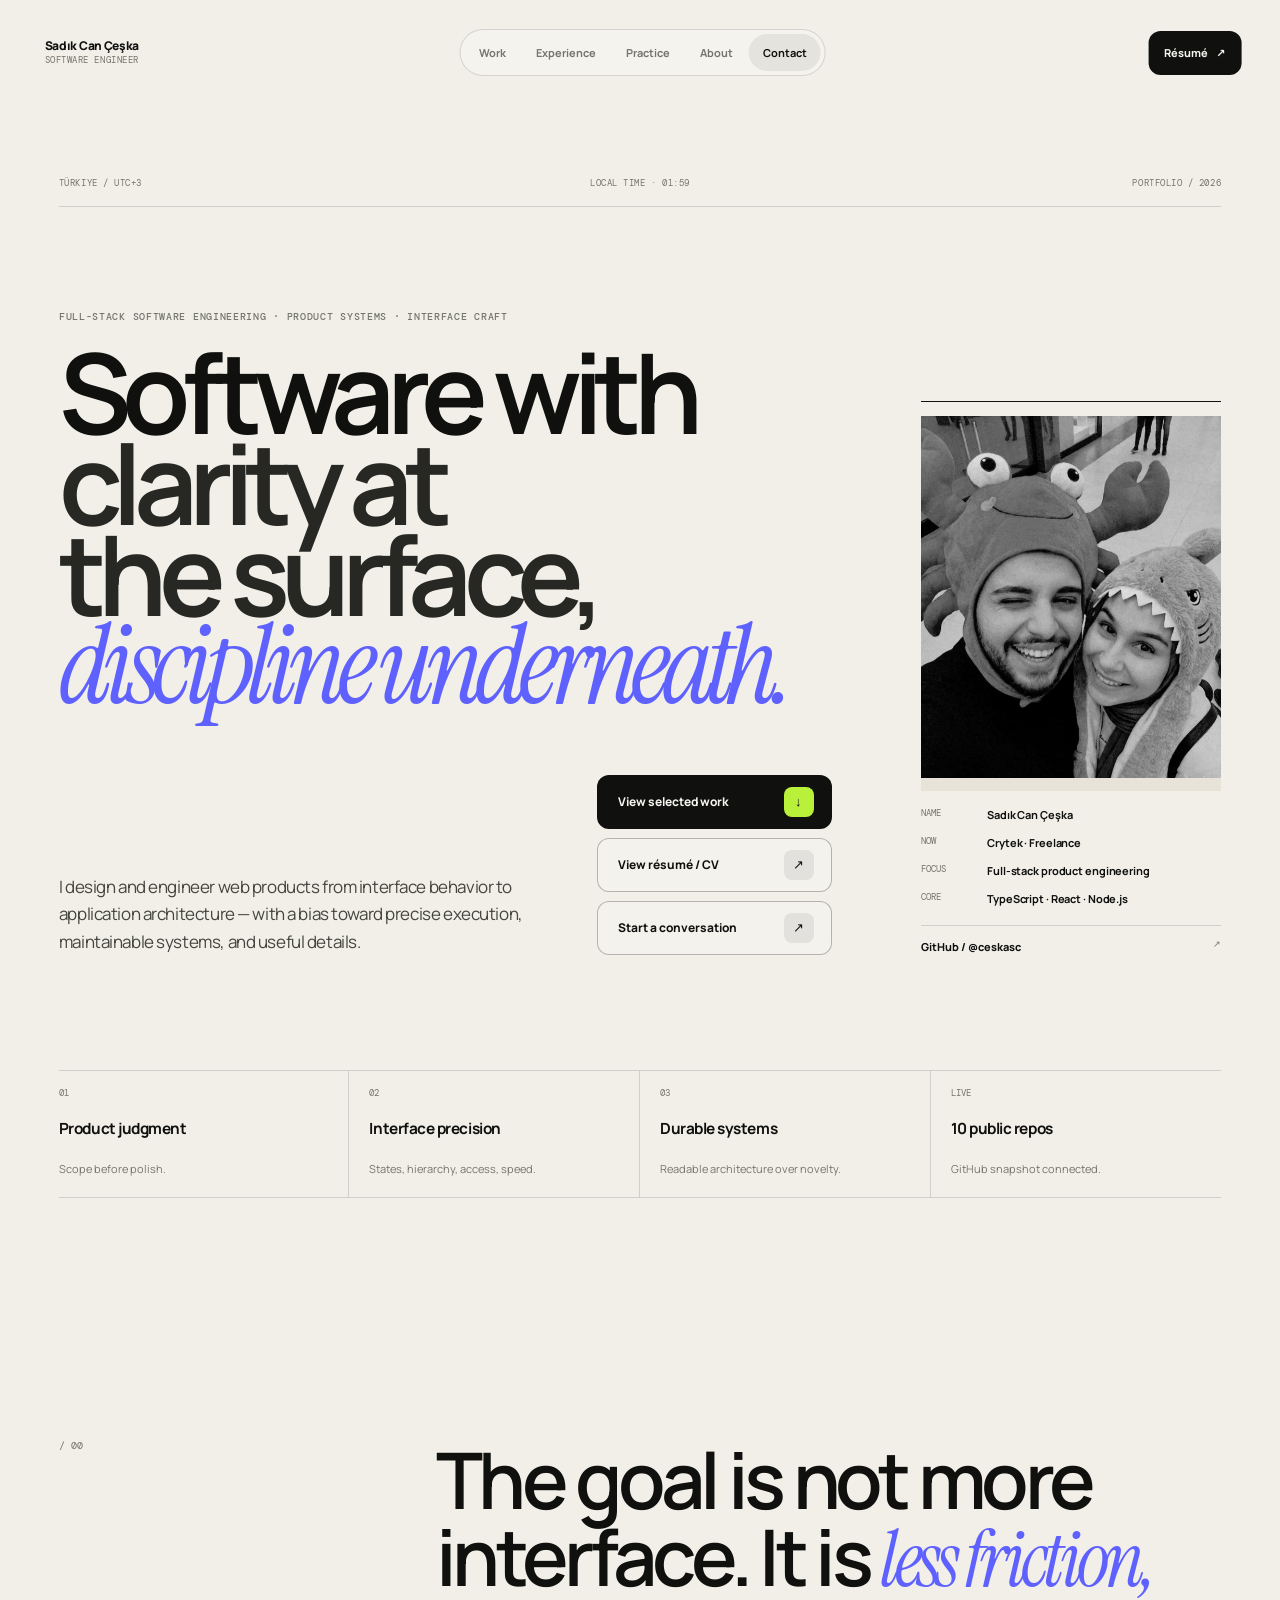
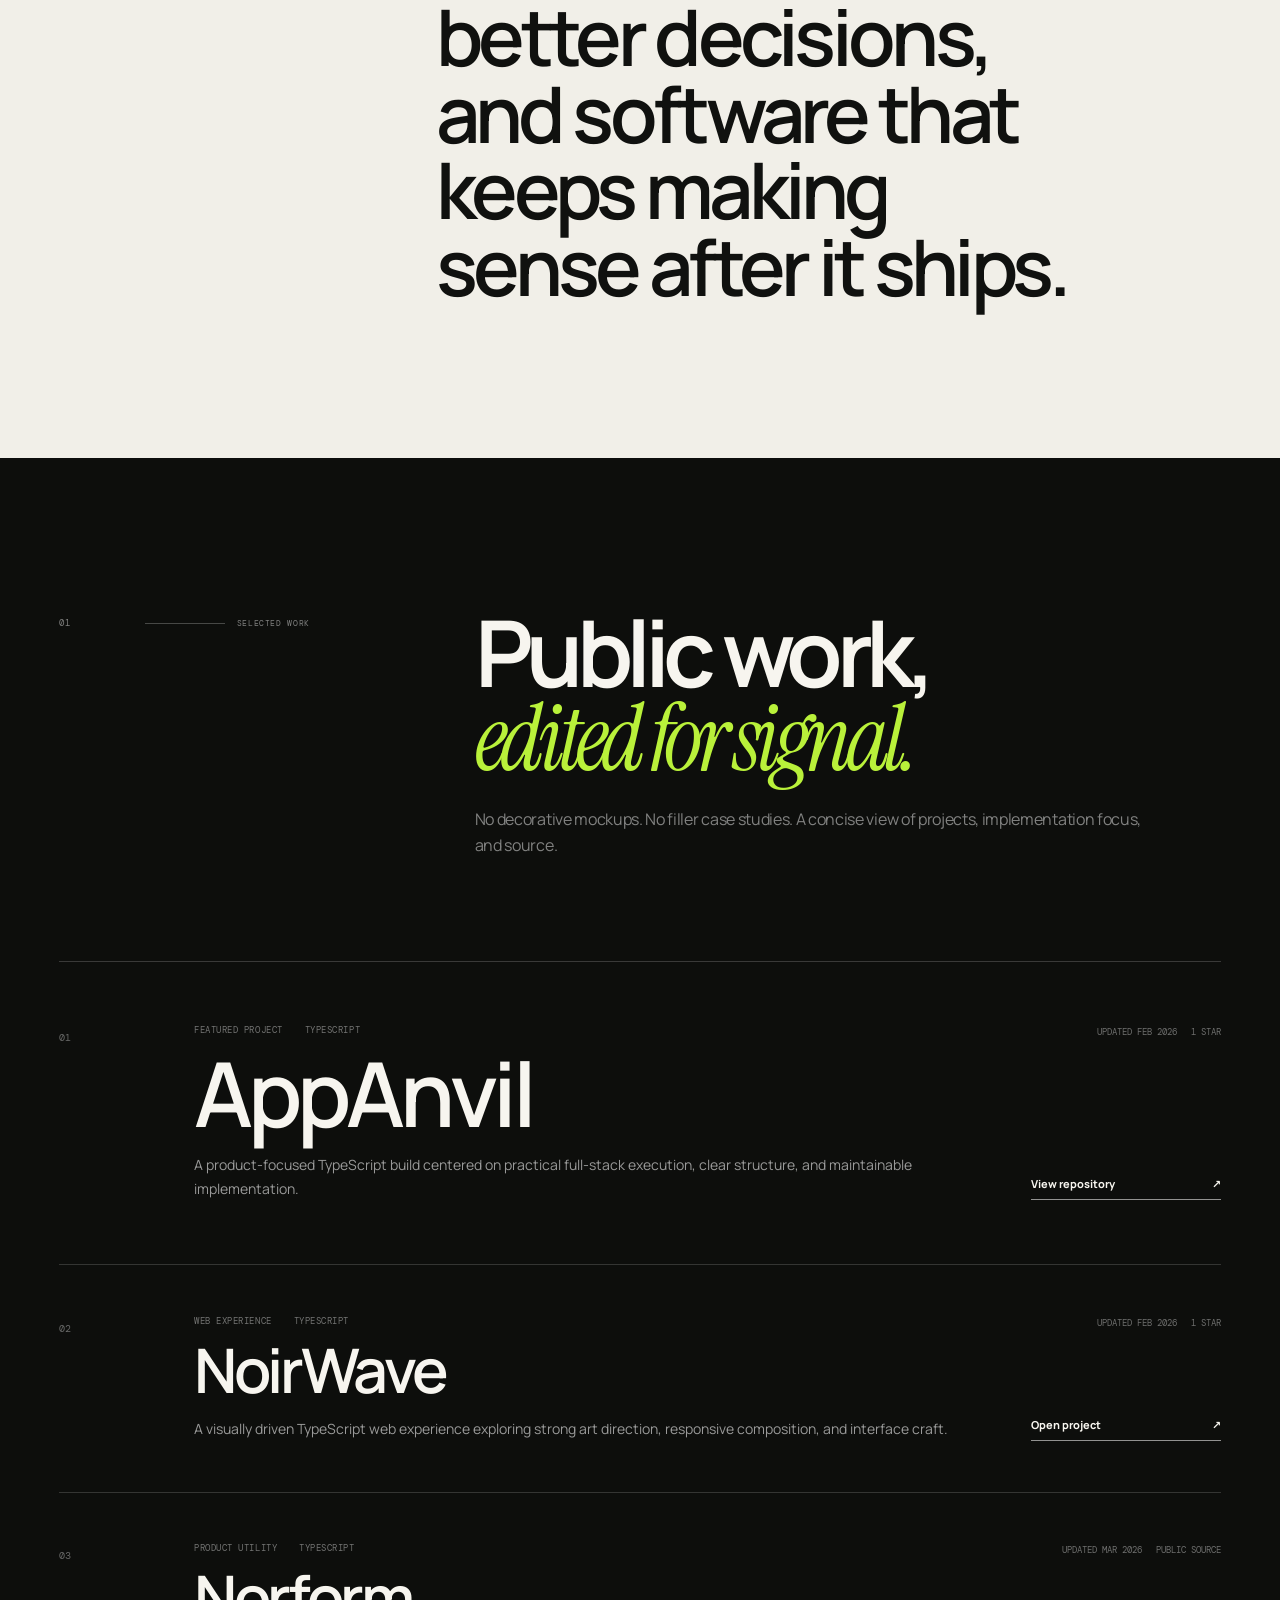
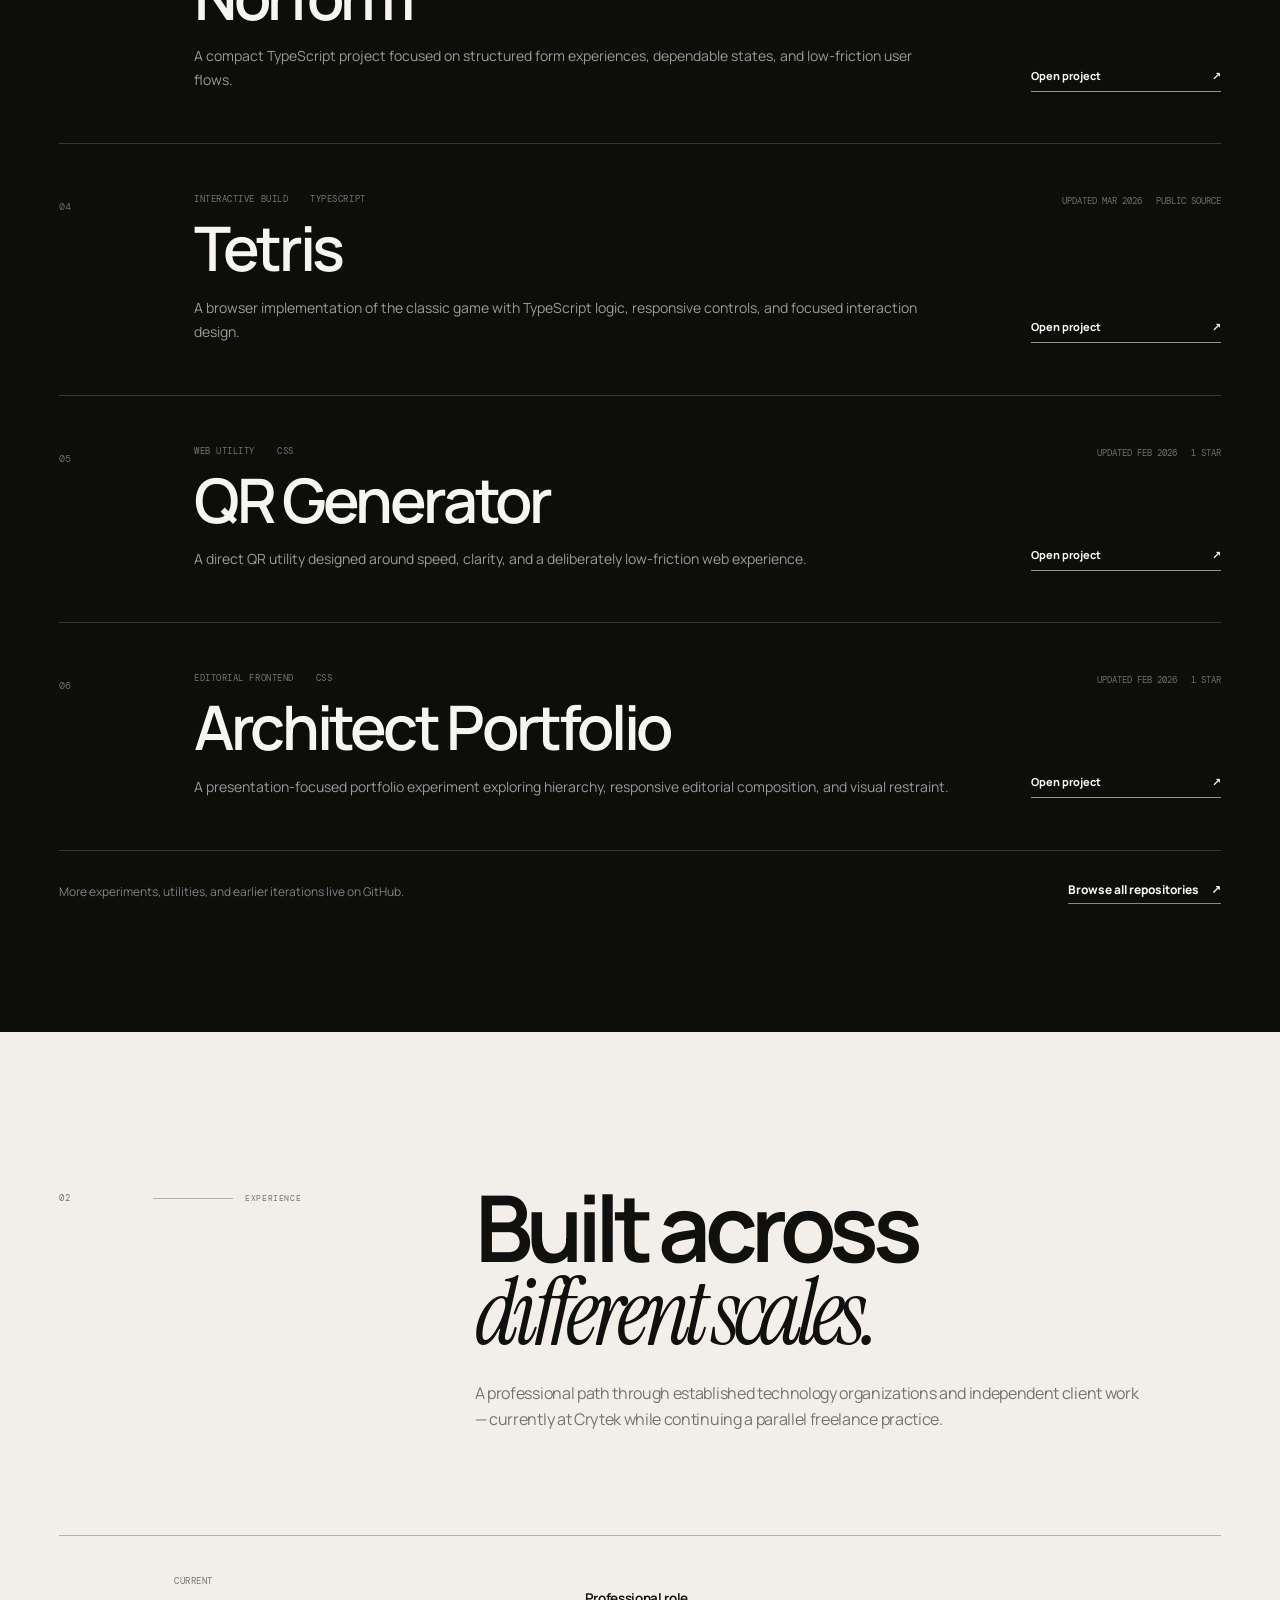
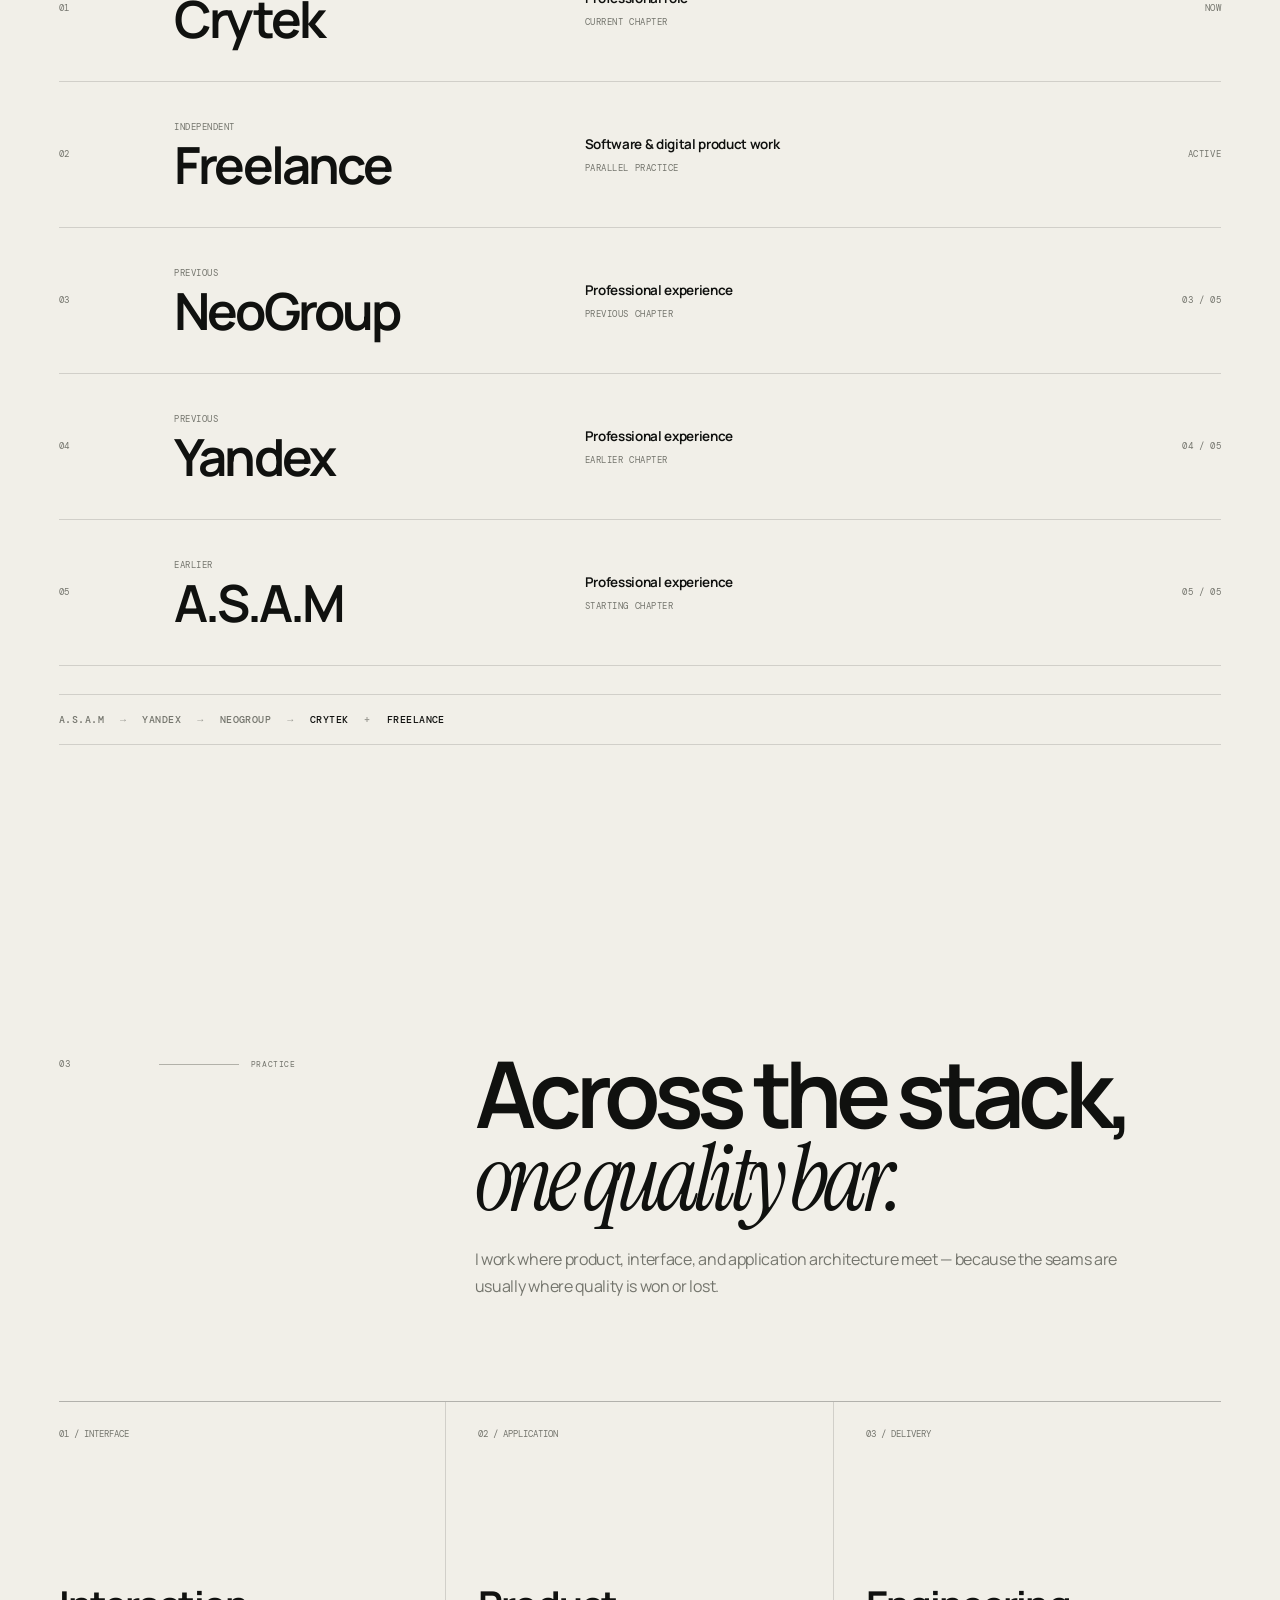
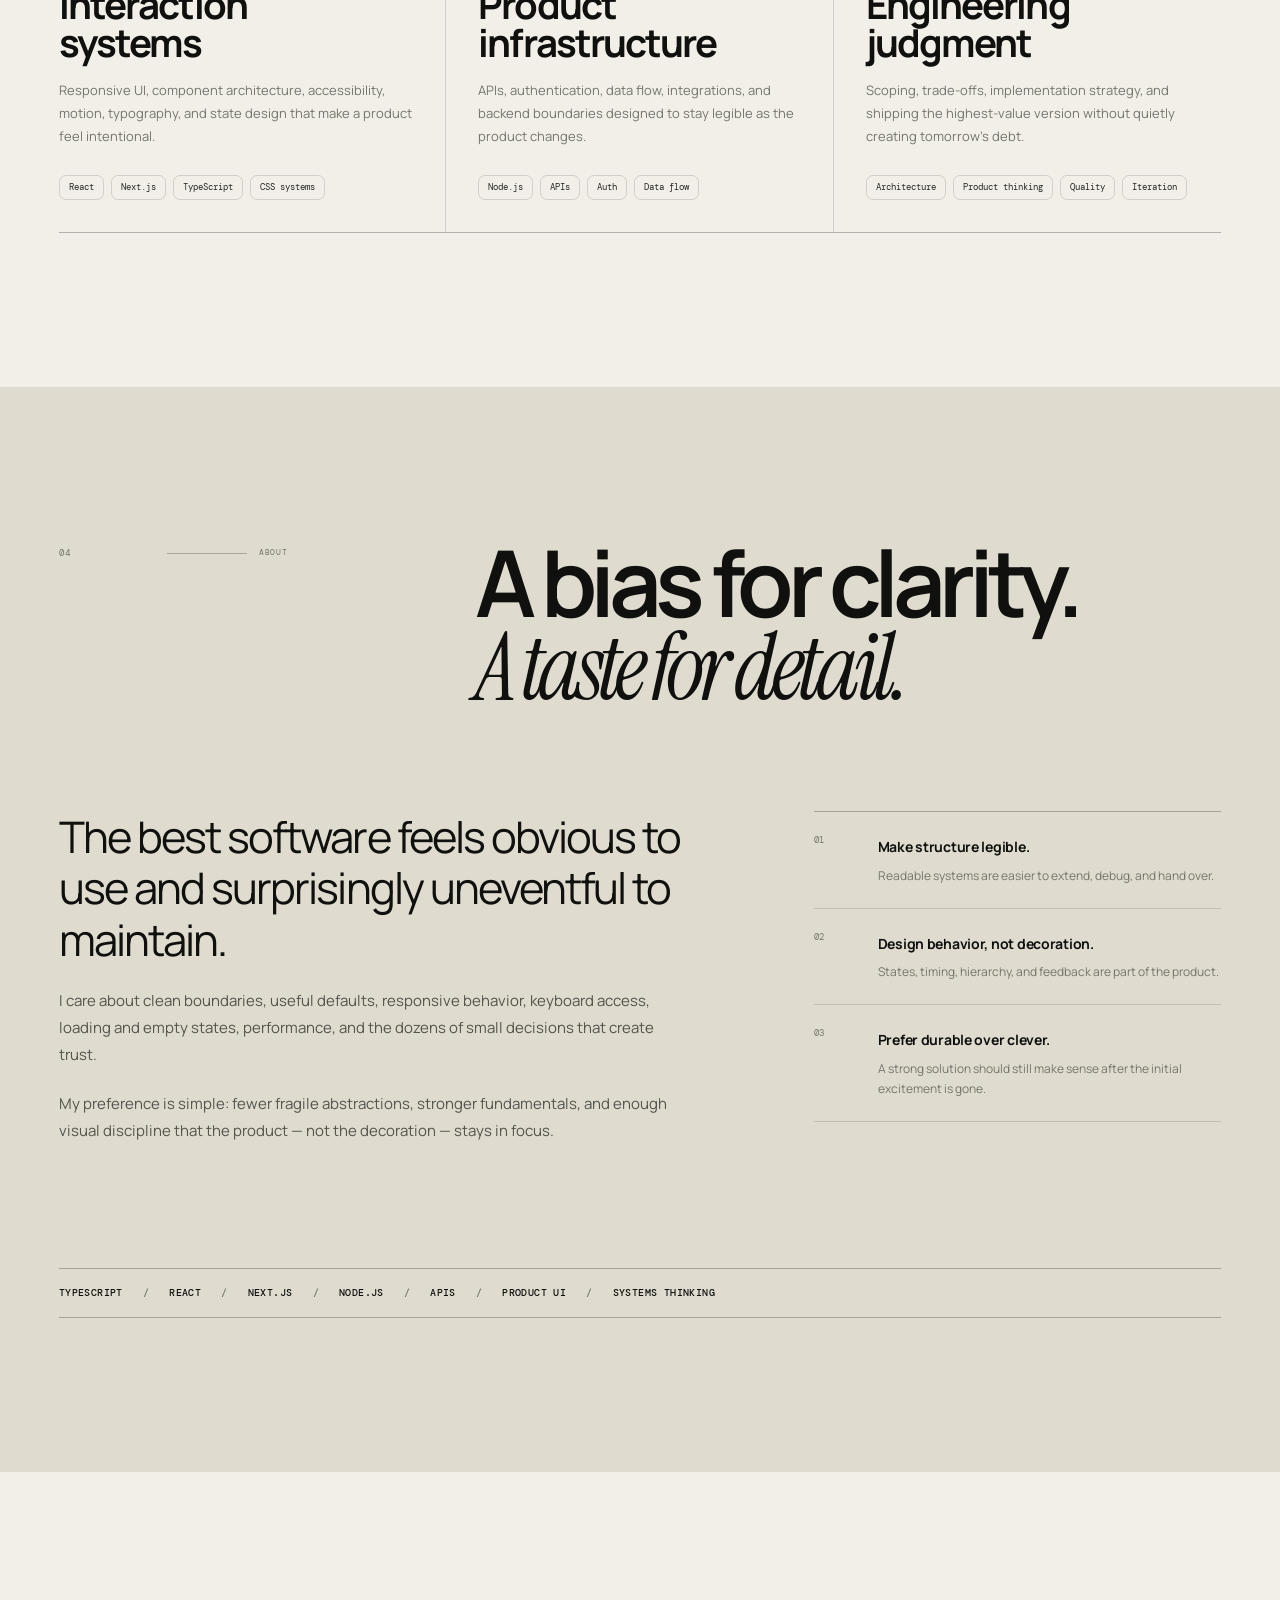
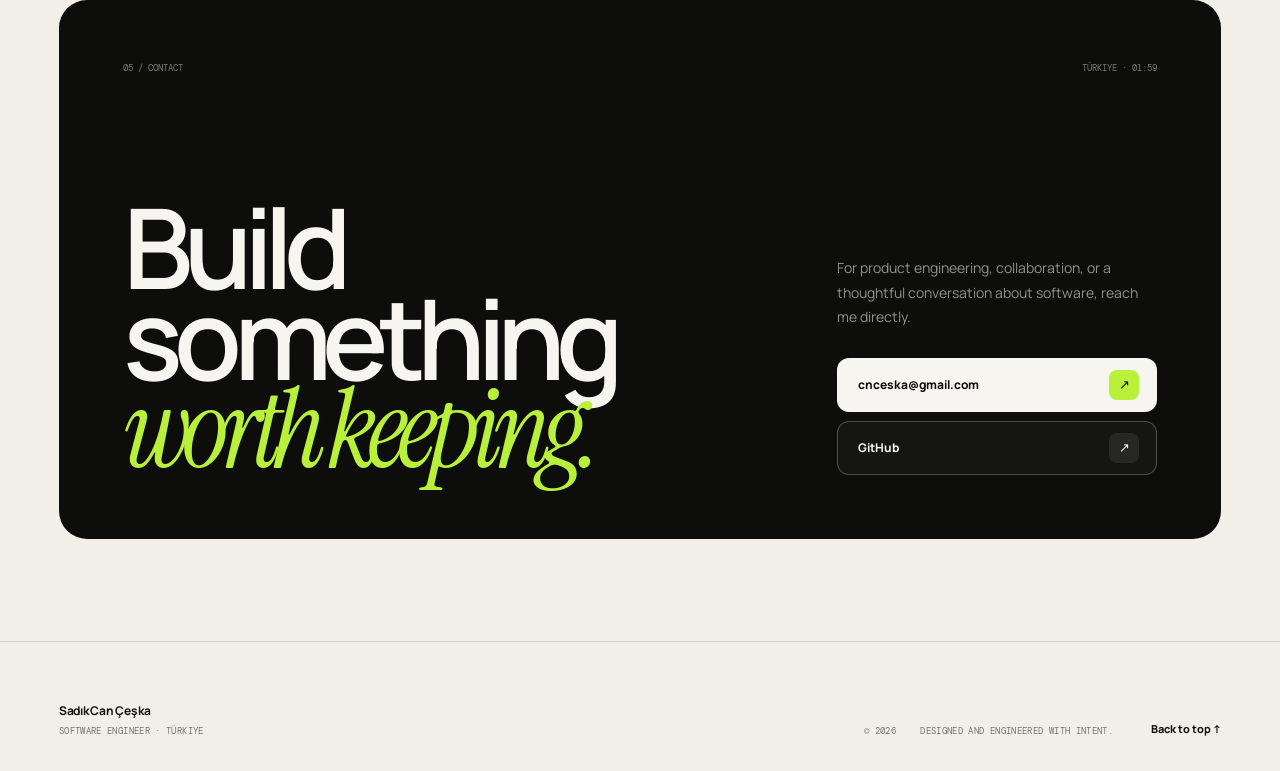
==== commit 68d760ae: "restore portfolio and move internet cemetery to subpath" ====
--- a/index.html
+++ b/index.html
@@ -3,266 +3,309 @@
 <head>
   <meta charset="utf-8" />
   <meta name="viewport" content="width=device-width,initial-scale=1,viewport-fit=cover" />
-  <meta name="theme-color" content="#080a08" />
-  <meta name="color-scheme" content="dark" />
-  <meta name="description" content="The Internet Cemetery — a walk through the products, platforms and rituals the web left behind." />
-  <meta name="author" content="CESKA" />
-  <meta property="og:title" content="The Internet Cemetery" />
-  <meta property="og:description" content="Nothing on the internet truly dies. It just stops loading." />
+  <meta name="theme-color" content="#0d0e0c" />
+  <meta name="color-scheme" content="light dark" />
+  <meta name="description" content="Sadık Can Çeşka — Full-stack software engineer with professional experience across Crytek, NeoGroup, Yandex, A.S.A.M, and independent freelance work." />
+  <meta name="author" content="Sadık Can Çeşka" />
+  <meta property="og:title" content="Sadık Can Çeşka — Full-stack Software Engineer" />
+  <meta property="og:description" content="Selected work, professional experience, engineering practice, and product-minded full-stack software development." />
   <meta property="og:type" content="website" />
   <meta property="og:url" content="https://ceskasc.github.io/" />
-  <meta property="og:image" content="https://ceskasc.github.io/cemetery-og.svg" />
+  <meta property="og:image" content="https://ceskasc.github.io/og-card.svg" />
   <meta name="twitter:card" content="summary_large_image" />
   <link rel="canonical" href="https://ceskasc.github.io/" />
+  <title>Sadık Can Çeşka — Full-stack Software Engineer</title>
+
+  <link rel="preconnect" href="https://fonts.googleapis.com" />
+  <link rel="preconnect" href="https://fonts.gstatic.com" crossorigin />
+  <link href="https://fonts.googleapis.com/css2?family=DM+Mono:wght@300;400;500&family=Instrument+Serif:ital@0;1&family=Manrope:wght@400;500;600;700;800&display=swap" rel="stylesheet" />
+  <link rel="stylesheet" href="style.css" />
+  <link rel="stylesheet" href="experience.css" />
   <link rel="icon" href="favicon.svg" type="image/svg+xml" />
-  <link rel="stylesheet" href="cemetery.css" />
-  <title>The Internet Cemetery — CESKA</title>
+
+  <script type="application/ld+json">
+  {
+    "@context":"https://schema.org",
+    "@type":"Person",
+    "name":"Sadık Can Çeşka",
+    "url":"https://ceskasc.github.io/",
+    "jobTitle":"Full-stack Software Engineer",
+    "worksFor":{"@type":"Organization","name":"Crytek"},
+    "sameAs":["https://github.com/ceskasc"]
+  }
+  </script>
 </head>
 <body>
-  <div class="boot" id="boot" aria-hidden="true">
-    <div class="boot-mark">†</div>
-    <div class="boot-copy">
-      <span>ARCHIVE NODE 1995—∞</span>
-      <strong>THE INTERNET CEMETERY</strong>
-      <i><b id="bootBar"></b></i>
-      <small id="bootText">recovering dead links…</small>
+  <a class="skip-link" href="#main-content">Skip to content</a>
+  <div class="scroll-progress" aria-hidden="true"><i id="scroll-progress"></i></div>
+
+  <header class="site-header" id="top">
+    <a class="brand" href="#top" aria-label="Sadık Can Çeşka — Home">
+      <span class="brand-name">Sadık Can Çeşka</span>
+      <span class="brand-role">Software Engineer</span>
+    </a>
+
+    <nav class="desktop-nav" aria-label="Primary navigation">
+      <a href="#work" data-nav="work">Work</a>
+      <a href="#experience" data-nav="experience">Experience</a>
+      <a href="#practice" data-nav="practice">Practice</a>
+      <a href="#about" data-nav="about">About</a>
+      <a href="#contact" data-nav="contact">Contact</a>
+    </nav>
+
+    <div class="header-actions">
+      <a class="resume-link" href="Sadik_Can_Ceska_Portfolio_CV_PrivacySafe.pdf" target="_blank" rel="noreferrer">Résumé <span aria-hidden="true">↗</span></a>
+      <button class="menu-toggle" type="button" aria-label="Open navigation" aria-expanded="false" aria-controls="mobile-menu">
+        <span></span><span></span>
+      </button>
+    </div>
+  </header>
+
+  <div class="mobile-menu" id="mobile-menu" aria-hidden="true" inert>
+    <div class="mobile-menu-top">
+      <span>Navigation</span>
+      <span>Portfolio / <span class="current-year"></span></span>
+    </div>
+    <nav aria-label="Mobile navigation">
+      <a href="#work"><small>01</small><span>Work</span></a>
+      <a href="#experience"><small>02</small><span>Experience</span></a>
+      <a href="#practice"><small>03</small><span>Practice</span></a>
+      <a href="#about"><small>04</small><span>About</span></a>
+      <a href="#contact"><small>05</small><span>Contact</span></a>
+    </nav>
+    <div class="mobile-menu-bottom">
+      <a href="Sadik_Can_Ceska_Portfolio_CV_PrivacySafe.pdf" target="_blank" rel="noreferrer">Résumé ↗</a>
+      <a href="https://github.com/ceskasc" target="_blank" rel="noreferrer">GitHub ↗</a>
     </div>
   </div>
 
-  <div class="noise" aria-hidden="true"></div>
-  <div class="scanlines" aria-hidden="true"></div>
-  <div class="cursor-glow" id="cursorGlow" aria-hidden="true"></div>
-
-  <header class="topbar">
-    <a class="wordmark" href="#gate" aria-label="The Internet Cemetery home">
-      <span class="sigil">†</span>
-      <span><b>INTERNET</b><small>CEMETERY</small></span>
-    </a>
-    <nav class="topnav" aria-label="Primary navigation">
-      <a href="#graveyard">Graves</a>
-      <a href="#catacombs">Catacombs</a>
-      <a href="#dig">Bury Something</a>
-    </nav>
-    <div class="top-actions">
-      <button class="icon-button" id="soundToggle" type="button" aria-pressed="false" aria-label="Turn ambient sound on">
-        <span class="sound-bars" aria-hidden="true"><i></i><i></i><i></i><i></i></span>
-        <span class="sound-label">sound off</span>
-      </button>
-      <button class="menu-button" id="menuButton" type="button" aria-expanded="false" aria-controls="mobileNav" aria-label="Open menu"><i></i><i></i></button>
-    </div>
-  </header>
-
-  <div class="mobile-nav" id="mobileNav" inert>
-    <a href="#graveyard"><small>01</small> Graves</a>
-    <a href="#catacombs"><small>02</small> Catacombs</a>
-    <a href="#dig"><small>03</small> Bury Something</a>
-    <p>Nothing on the internet truly dies.<br>It just stops loading.</p>
-  </div>
-
-  <main>
-    <section class="gate" id="gate" aria-labelledby="gateTitle">
-      <div class="moon-wrap" id="moon" role="button" tabindex="0" aria-label="Moon">
-        <div class="moon"><span></span><span></span><span></span></div>
-        <div class="moon-halo"></div>
-      </div>
-      <div class="stars" aria-hidden="true"></div>
-      <div class="distant-crosses" aria-hidden="true"><i></i><i></i><i></i><i></i><i></i><i></i></div>
-      <div class="fog fog-a" aria-hidden="true"></div>
-      <div class="fog fog-b" aria-hidden="true"></div>
-
-      <div class="gate-copy">
-        <p class="kicker"><span>EST. 1995</span><i></i><span>LAST UPDATED: NEVER</span></p>
-        <h1 id="gateTitle"><span>THE INTERNET</span><em>CEMETERY</em></h1>
-        <p class="intro">A quiet place for abandoned platforms, obsolete rituals, dead links, lost sounds and six-second memories.</p>
-        <a class="enter" href="#graveyard"><span>Enter the grounds</span><b>↓</b></a>
-      </div>
-
-      <div class="gate-meta">
-        <span>37° 44′ N / 26° 58′ E</span>
-        <span id="archiveClock">ARCHIVE TIME — --:--:--</span>
-        <span>VISITORS ARE BEING WATCHED*</span>
-      </div>
-      <div class="ground-front" aria-hidden="true"></div>
-    </section>
-
-    <section class="manifesto section-shell" aria-label="Cemetery statement">
-      <p class="section-index">/ 000</p>
-      <p class="manifesto-line">Nothing on the internet truly dies. <em>It just stops loading.</em></p>
-      <div class="manifesto-note">
-        <span>NO ACCOUNT REQUIRED</span>
-        <span>NO COOKIES TO MOURN</span>
-        <span>OPEN AFTER MIDNIGHT</span>
-      </div>
-    </section>
-
-    <section class="graveyard" id="graveyard" aria-labelledby="graveyardTitle">
+  <main id="main-content">
+    <section class="hero section-shell" aria-labelledby="hero-title">
+      <div class="hero-rail reveal">
+        <span>Türkiye / UTC+3</span>
+        <span id="istanbul-time">Local time · --:--</span>
+        <span>Portfolio / <span class="current-year"></span></span>
+      </div>
+
+      <div class="hero-grid">
+        <div class="hero-copy">
+          <p class="eyebrow reveal">Full-stack software engineering · Product systems · Interface craft</p>
+          <h1 id="hero-title" class="reveal">
+            Software with
+            <span>clarity at the surface,</span>
+            <em>discipline underneath.</em>
+          </h1>
+          <div class="hero-bottom reveal">
+            <p>I design and engineer web products from interface behavior to application architecture — with a bias toward precise execution, maintainable systems, and useful details.</p>
+            <div class="hero-actions">
+              <a class="button button-primary" href="#work"><span>View selected work</span><b aria-hidden="true">↓</b></a>
+              <a class="button button-secondary" href="Sadik_Can_Ceska_Portfolio_CV_PrivacySafe.pdf" target="_blank" rel="noreferrer"><span>View résumé / CV</span><b aria-hidden="true">↗</b></a>
+              <a class="button button-secondary" href="mailto:cnceska@gmail.com"><span>Start a conversation</span><b aria-hidden="true">↗</b></a>
+            </div>
+          </div>
+        </div>
+
+        <aside class="profile-panel reveal" aria-label="Profile summary">
+          <div class="profile-image-wrap">
+            <img src="profile-photo.webp" alt="Sadık Can Çeşka and Fatma Nur" width="720" height="720" fetchpriority="high" decoding="async" />
+          </div>
+          <div class="profile-meta">
+            <div><span>Name</span><strong>Sadık Can Çeşka</strong></div>
+            <div><span>Now</span><strong>Crytek · Freelance</strong></div>
+            <div><span>Focus</span><strong>Full-stack product engineering</strong></div>
+            <div><span>Core</span><strong>TypeScript · React · Node.js</strong></div>
+            <a href="https://github.com/ceskasc" target="_blank" rel="noreferrer">GitHub / @ceskasc <span aria-hidden="true">↗</span></a>
+          </div>
+        </aside>
+      </div>
+
+      <div class="signal-bar reveal" aria-label="Portfolio signals">
+        <div><small>01</small><strong>Product judgment</strong><span>Scope before polish.</span></div>
+        <div><small>02</small><strong>Interface precision</strong><span>States, hierarchy, access, speed.</span></div>
+        <div><small>03</small><strong>Durable systems</strong><span>Readable architecture over novelty.</span></div>
+        <div><small>Live</small><strong id="repo-count">10 public repos</strong><span>GitHub snapshot connected.</span></div>
+      </div>
+    </section>
+
+    <section class="manifesto section-shell" aria-label="Engineering statement">
+      <span class="manifesto-index reveal">/ 00</span>
+      <p class="manifesto-copy reveal">The goal is not more interface. It is <em>less friction,</em> better decisions, and software that keeps making sense after it ships.</p>
+    </section>
+
+    <section class="work" id="work" aria-labelledby="work-title">
       <div class="section-shell">
-        <div class="section-heading">
+        <div class="section-head reveal">
+          <div class="section-label"><span>01</span><i></i><small>Selected work</small></div>
           <div>
-            <p class="section-index">/ 001 — PUBLIC GROUNDS</p>
-            <h2 id="graveyardTitle">Here lie the things<br><em>we swore we'd never leave.</em></h2>
-          </div>
-          <p class="heading-copy">Tap a stone. Every grave still remembers one thing about being alive.</p>
-        </div>
-
-        <div class="grave-filters" role="group" aria-label="Filter graves">
-          <button class="filter is-active" data-filter="all" type="button">All remains <span>12</span></button>
-          <button class="filter" data-filter="social" type="button">Social <span>4</span></button>
-          <button class="filter" data-filter="software" type="button">Software <span>5</span></button>
-          <button class="filter" data-filter="culture" type="button">Web culture <span>3</span></button>
-        </div>
-
-        <div class="graves-grid" id="gravesGrid">
-          <button class="grave grave-tall" data-id="msn" data-category="social" type="button" aria-label="Open MSN Messenger memorial">
-            <span class="grave-icon">☻</span><small>1999 — 2013</small><strong>MSN<br>MESSENGER</strong><i>“nudge me one last time.”</i><b>RIP 001</b>
-          </button>
-          <button class="grave grave-round" data-id="flash" data-category="software" type="button" aria-label="Open Adobe Flash Player memorial">
-            <span class="grave-icon">⚡</span><small>1996 — 2020</small><strong>ADOBE<br>FLASH</strong><i>“allow plugin?”</i><b>RIP 002</b>
-          </button>
-          <button class="grave grave-cross" data-id="ie" data-category="software" type="button" aria-label="Open Internet Explorer memorial">
-            <span class="grave-icon">e</span><small>1995 — 2022</small><strong>INTERNET<br>EXPLORER</strong><i>“downloading Chrome… 3%”</i><b>RIP 003</b>
-          </button>
-          <button class="grave grave-slab" data-id="vine" data-category="social" type="button" aria-label="Open Vine memorial">
-            <span class="grave-icon">V</span><small>2013 — 2017</small><strong>VINE</strong><i>“six seconds was enough.”</i><b>RIP 004</b>
-          </button>
-          <button class="grave grave-tall" data-id="winamp" data-category="software" type="button" aria-label="Open Winamp memorial">
-            <span class="grave-icon">▰</span><small>1997 — ∞</small><strong>WINAMP<br>ERA</strong><i>“it really whipped.”</i><b>RIP 005</b>
-          </button>
-          <button class="grave grave-round" data-id="limewire" data-category="culture" type="button" aria-label="Open LimeWire memorial">
-            <span class="grave-icon">⌁</span><small>2000 — 2010</small><strong>LIMEWIRE</strong><i>“song.mp3.exe”</i><b>RIP 006</b>
-          </button>
-          <button class="grave grave-slab" data-id="myspace" data-category="social" type="button" aria-label="Open MySpace memorial">
-            <span class="grave-icon">♟</span><small>2003 — 2008*</small><strong>MYSPACE<br>TOP 8</strong><i>“friendship, ranked publicly.”</i><b>RIP 007</b>
-          </button>
-          <button class="grave grave-cross" data-id="googleplus" data-category="social" type="button" aria-label="Open Google Plus memorial">
-            <span class="grave-icon">g+</span><small>2011 — 2019</small><strong>GOOGLE+</strong><i>“you were in 47 circles.”</i><b>RIP 008</b>
-          </button>
-          <button class="grave grave-round" data-id="yahoo" data-category="software" type="button" aria-label="Open Yahoo Messenger memorial">
-            <span class="grave-icon">Y!</span><small>1998 — 2018</small><strong>YAHOO!<br>MESSENGER</strong><i>“BUZZ!!!”</i><b>RIP 009</b>
-          </button>
-          <button class="grave grave-tall" data-id="orkut" data-category="culture" type="button" aria-label="Open Orkut memorial">
-            <span class="grave-icon">○</span><small>2004 — 2014</small><strong>ORKUT</strong><i>“testimonials were forever.”</i><b>RIP 010</b>
-          </button>
-          <button class="grave grave-slab" data-id="guestbook" data-category="culture" type="button" aria-label="Open Guestbook memorial">
-            <span class="grave-icon">✎</span><small>1994 — ???</small><strong>WEBSITE<br>GUESTBOOKS</strong><i>“cool site!!! sign mine?”</i><b>RIP 011</b>
-          </button>
-          <button class="grave grave-cross" data-id="realplayer" data-category="software" type="button" aria-label="Open RealPlayer memorial">
-            <span class="grave-icon">▶</span><small>1995 — 2000s</small><strong>REAL<br>PLAYER</strong><i>“buffering was a lifestyle.”</i><b>RIP 012</b>
-          </button>
-        </div>
-      </div>
-    </section>
-
-    <section class="catacombs" id="catacombs" aria-labelledby="catacombsTitle">
-      <div class="catacomb-wall" aria-hidden="true"></div>
-      <div class="section-shell catacomb-inner">
-        <div class="section-heading inverted">
+            <h2 id="work-title">Public work,<br><em>edited for signal.</em></h2>
+            <p>No decorative mockups. No filler case studies. A concise view of projects, implementation focus, and source.</p>
+          </div>
+        </div>
+
+        <div class="project-ledger" id="project-grid" aria-live="polite">
+          <article class="project-feature reveal" data-repo="appanvil">
+            <div class="project-index">01</div>
+            <div class="project-main">
+              <div class="project-kicker"><span>Featured project</span><span data-project-language>TypeScript</span></div>
+              <h3>AppAnvil</h3>
+              <p>A product-focused TypeScript build centered on practical full-stack execution, clear structure, and maintainable implementation.</p>
+            </div>
+            <div class="project-side">
+              <div class="project-meta"><span data-project-date>Public repository</span><span data-project-stars>GitHub</span></div>
+              <a data-project-link href="https://github.com/ceskasc/appanvil" target="_blank" rel="noreferrer">View repository <span aria-hidden="true">↗</span></a>
+            </div>
+          </article>
+
+          <article class="project-row reveal" data-repo="NoirWave">
+            <div class="project-index">02</div>
+            <div class="project-main"><div class="project-kicker"><span>Web experience</span><span data-project-language>TypeScript</span></div><h3>NoirWave</h3><p>A visually driven TypeScript web experience exploring strong art direction, responsive composition, and interface craft.</p></div>
+            <div class="project-side"><div class="project-meta"><span data-project-date>Public repository</span><span data-project-stars>GitHub</span></div><a data-project-link href="https://github.com/ceskasc/NoirWave" target="_blank" rel="noreferrer">Open project <span aria-hidden="true">↗</span></a></div>
+          </article>
+
+          <article class="project-row reveal" data-repo="norform">
+            <div class="project-index">03</div>
+            <div class="project-main"><div class="project-kicker"><span>Product utility</span><span data-project-language>TypeScript</span></div><h3>Norform</h3><p>A compact TypeScript project focused on structured form experiences, dependable states, and low-friction user flows.</p></div>
+            <div class="project-side"><div class="project-meta"><span data-project-date>Public repository</span><span data-project-stars>GitHub</span></div><a data-project-link href="https://github.com/ceskasc/norform" target="_blank" rel="noreferrer">Open project <span aria-hidden="true">↗</span></a></div>
+          </article>
+
+          <article class="project-row reveal" data-repo="tetris">
+            <div class="project-index">04</div>
+            <div class="project-main"><div class="project-kicker"><span>Interactive build</span><span data-project-language>TypeScript</span></div><h3>Tetris</h3><p>A browser implementation of the classic game with TypeScript logic, responsive controls, and focused interaction design.</p></div>
+            <div class="project-side"><div class="project-meta"><span data-project-date>Public repository</span><span data-project-stars>GitHub</span></div><a data-project-link href="https://github.com/ceskasc/tetris" target="_blank" rel="noreferrer">Open project <span aria-hidden="true">↗</span></a></div>
+          </article>
+
+          <article class="project-row reveal" data-repo="qr-generator">
+            <div class="project-index">05</div>
+            <div class="project-main"><div class="project-kicker"><span>Web utility</span><span data-project-language>CSS</span></div><h3>QR Generator</h3><p>A direct QR utility designed around speed, clarity, and a deliberately low-friction web experience.</p></div>
+            <div class="project-side"><div class="project-meta"><span data-project-date>Public repository</span><span data-project-stars>GitHub</span></div><a data-project-link href="https://github.com/ceskasc/qr-generator" target="_blank" rel="noreferrer">Open project <span aria-hidden="true">↗</span></a></div>
+          </article>
+
+          <article class="project-row reveal" data-repo="architect-portfolio">
+            <div class="project-index">06</div>
+            <div class="project-main"><div class="project-kicker"><span>Editorial frontend</span><span data-project-language>CSS</span></div><h3>Architect Portfolio</h3><p>A presentation-focused portfolio experiment exploring hierarchy, responsive editorial composition, and visual restraint.</p></div>
+            <div class="project-side"><div class="project-meta"><span data-project-date>Public repository</span><span data-project-stars>GitHub</span></div><a data-project-link href="https://github.com/ceskasc/architect-portfolio" target="_blank" rel="noreferrer">Open project <span aria-hidden="true">↗</span></a></div>
+          </article>
+        </div>
+
+        <div class="work-footer reveal">
+          <p>More experiments, utilities, and earlier iterations live on GitHub.</p>
+          <a href="https://github.com/ceskasc?tab=repositories" target="_blank" rel="noreferrer">Browse all repositories <span aria-hidden="true">↗</span></a>
+        </div>
+      </div>
+    </section>
+
+    <section class="experience section-shell" id="experience" aria-labelledby="experience-title">
+      <div class="section-head reveal">
+        <div class="section-label"><span>02</span><i></i><small>Experience</small></div>
+        <div>
+          <h2 id="experience-title">Built across<br><em>different scales.</em></h2>
+          <p>A professional path through established technology organizations and independent client work — currently at Crytek while continuing a parallel freelance practice.</p>
+        </div>
+      </div>
+
+      <div class="experience-ledger" aria-label="Professional experience">
+        <article class="experience-row is-current reveal">
+          <span class="experience-index">01</span>
+          <div class="experience-company"><small>Current</small><h3>Crytek</h3></div>
+          <div class="experience-context"><strong>Professional role</strong><span>Current chapter</span></div>
+          <span class="experience-state"><i></i> Now</span>
+        </article>
+        <article class="experience-row is-current reveal">
+          <span class="experience-index">02</span>
+          <div class="experience-company"><small>Independent</small><h3>Freelance</h3></div>
+          <div class="experience-context"><strong>Software & digital product work</strong><span>Parallel practice</span></div>
+          <span class="experience-state"><i></i> Active</span>
+        </article>
+        <article class="experience-row reveal">
+          <span class="experience-index">03</span>
+          <div class="experience-company"><small>Previous</small><h3>NeoGroup</h3></div>
+          <div class="experience-context"><strong>Professional experience</strong><span>Previous chapter</span></div>
+          <span class="experience-state">03 / 05</span>
+        </article>
+        <article class="experience-row reveal">
+          <span class="experience-index">04</span>
+          <div class="experience-company"><small>Previous</small><h3>Yandex</h3></div>
+          <div class="experience-context"><strong>Professional experience</strong><span>Earlier chapter</span></div>
+          <span class="experience-state">04 / 05</span>
+        </article>
+        <article class="experience-row reveal">
+          <span class="experience-index">05</span>
+          <div class="experience-company"><small>Earlier</small><h3>A.S.A.M</h3></div>
+          <div class="experience-context"><strong>Professional experience</strong><span>Starting chapter</span></div>
+          <span class="experience-state">05 / 05</span>
+        </article>
+      </div>
+
+      <div class="experience-route reveal" aria-label="Career sequence">
+        <span>A.S.A.M</span><i>→</i><span>Yandex</span><i>→</i><span>NeoGroup</span><i>→</i><strong>Crytek</strong><em>+</em><strong>Freelance</strong>
+      </div>
+    </section>
+
+    <section class="practice section-shell" id="practice" aria-labelledby="practice-title">
+      <div class="section-head reveal">
+        <div class="section-label"><span>03</span><i></i><small>Practice</small></div>
+        <div>
+          <h2 id="practice-title">Across the stack,<br><em>one quality bar.</em></h2>
+          <p>I work where product, interface, and application architecture meet — because the seams are usually where quality is won or lost.</p>
+        </div>
+      </div>
+
+      <div class="practice-grid">
+        <article class="practice-card reveal"><span>01 / Interface</span><h3>Interaction systems</h3><p>Responsive UI, component architecture, accessibility, motion, typography, and state design that make a product feel intentional.</p><div><small>React</small><small>Next.js</small><small>TypeScript</small><small>CSS systems</small></div></article>
+        <article class="practice-card reveal"><span>02 / Application</span><h3>Product infrastructure</h3><p>APIs, authentication, data flow, integrations, and backend boundaries designed to stay legible as the product changes.</p><div><small>Node.js</small><small>APIs</small><small>Auth</small><small>Data flow</small></div></article>
+        <article class="practice-card reveal"><span>03 / Delivery</span><h3>Engineering judgment</h3><p>Scoping, trade-offs, implementation strategy, and shipping the highest-value version without quietly creating tomorrow’s debt.</p><div><small>Architecture</small><small>Product thinking</small><small>Quality</small><small>Iteration</small></div></article>
+      </div>
+    </section>
+
+    <section class="about" id="about" aria-labelledby="about-title">
+      <div class="section-shell about-shell">
+        <div class="section-head reveal">
+          <div class="section-label"><span>04</span><i></i><small>About</small></div>
+          <div><h2 id="about-title">A bias for clarity.<br><em>A taste for detail.</em></h2></div>
+        </div>
+
+        <div class="about-grid">
+          <div class="about-copy reveal">
+            <p class="about-lead">The best software feels obvious to use and surprisingly uneventful to maintain.</p>
+            <p>I care about clean boundaries, useful defaults, responsive behavior, keyboard access, loading and empty states, performance, and the dozens of small decisions that create trust.</p>
+            <p>My preference is simple: fewer fragile abstractions, stronger fundamentals, and enough visual discipline that the product — not the decoration — stays in focus.</p>
+          </div>
+          <div class="principle-list reveal">
+            <article><span>01</span><div><strong>Make structure legible.</strong><p>Readable systems are easier to extend, debug, and hand over.</p></div></article>
+            <article><span>02</span><div><strong>Design behavior, not decoration.</strong><p>States, timing, hierarchy, and feedback are part of the product.</p></div></article>
+            <article><span>03</span><div><strong>Prefer durable over clever.</strong><p>A strong solution should still make sense after the initial excitement is gone.</p></div></article>
+          </div>
+        </div>
+
+        <div class="technology-rail reveal" aria-label="Technology focus">
+          <span>TypeScript</span><i>/</i><span>React</span><i>/</i><span>Next.js</span><i>/</i><span>Node.js</span><i>/</i><span>APIs</span><i>/</i><span>Product UI</span><i>/</i><span>Systems thinking</span>
+        </div>
+      </div>
+    </section>
+
+    <section class="contact section-shell" id="contact" aria-labelledby="contact-title">
+      <div class="contact-card reveal">
+        <div class="contact-meta"><span>05 / Contact</span><span id="contact-time">Türkiye · --:--</span></div>
+        <div class="contact-grid">
+          <h2 id="contact-title">Build something<br><em>worth keeping.</em></h2>
           <div>
-            <p class="section-index">/ 002 — CATACOMBS</p>
-            <h2 id="catacombsTitle">Artifacts recovered<br><em>from the old web.</em></h2>
-          </div>
-          <p class="heading-copy">Some things didn't need a platform. They were the platform.</p>
-        </div>
-
-        <div class="artifact-grid">
-          <article class="artifact modem" tabindex="0">
-            <div class="artifact-top"><span>56K MODEM</span><small>ARTIFACT A01</small></div>
-            <div class="modem-box"><i></i><i></i><i></i><i></i><b>56K</b></div>
-            <p>Before the feed came a ritual: clicks, static, a scream from the phone line — and then, maybe, the internet.</p>
-            <button type="button" data-artifact="modem">Reconstruct handshake ↗</button>
-          </article>
-          <article class="artifact cursor-card" tabindex="0">
-            <div class="artifact-top"><span>CURSOR TRAILS</span><small>ARTIFACT A02</small></div>
-            <div class="cursor-demo" id="cursorDemo"><span>✦</span><span>✧</span><span>✦</span><span>✧</span><b>↖</b></div>
-            <p>Your cursor didn't simply point. It sparkled, glittered, burned, snowed and announced your entire personality.</p>
-            <button type="button" data-artifact="cursor">Enable terrible cursor ↗</button>
-          </article>
-          <article class="artifact counter-card" tabindex="0">
-            <div class="artifact-top"><span>HIT COUNTER</span><small>ARTIFACT A03</small></div>
-            <div class="counter" id="hitCounter" aria-label="Visitor counter">0001337</div>
-            <p>Analytics before analytics. Every visitor mattered because the number visibly went up by one.</p>
-            <button type="button" data-artifact="counter">Become visitor #1338 ↗</button>
-          </article>
-          <article class="artifact under-construction" tabindex="0">
-            <div class="artifact-top"><span>UNDER CONSTRUCTION</span><small>ARTIFACT A04</small></div>
-            <div class="construction-sign"><span>⚠</span><b>UNDER<br>CONSTRUCTION</b><span>⚠</span></div>
-            <p>The original product roadmap. A permanent promise that something better was almost here.</p>
-            <button type="button" data-artifact="construction">Check again in 1998 ↗</button>
-          </article>
-        </div>
-      </div>
-    </section>
-
-    <section class="dig" id="dig" aria-labelledby="digTitle">
-      <div class="section-shell dig-grid">
-        <div class="dig-copy">
-          <p class="section-index">/ 003 — PRIVATE PLOT</p>
-          <h2 id="digTitle">Bury something<br><em>you stopped opening.</em></h2>
-          <p>Every browser remembers a different internet. Add one thing from yours. The grave stays on this device — just like a memory nobody else can verify.</p>
-          <div class="plot-number"><span>YOUR PLOT</span><b id="plotNumber">#????</b></div>
-        </div>
-
-        <form class="burial-form" id="burialForm">
-          <label>
-            <span>WHAT ARE WE BURYING?</span>
-            <input id="burialName" name="name" maxlength="24" placeholder="e.g. AIM away messages" autocomplete="off" required />
-          </label>
-          <label>
-            <span>EPITAPH</span>
-            <input id="burialEpitaph" name="epitaph" maxlength="52" placeholder="e.g. brb never came back" autocomplete="off" required />
-          </label>
-          <label>
-            <span>LAST SEEN</span>
-            <input id="burialYear" name="year" inputmode="numeric" maxlength="9" placeholder="e.g. 2012" autocomplete="off" />
-          </label>
-          <button class="bury-button" type="submit"><span>Dig the grave</span><b>†</b></button>
-          <p class="form-note">Stored locally in your browser. No account. No database. No resurrection.</p>
-        </form>
-
-        <div class="personal-plot" id="personalPlot" hidden aria-live="polite">
-          <div class="fresh-soil"></div>
-          <div class="personal-stone">
-            <small id="personalYear">???? — 2026</small>
-            <strong id="personalName">YOUR DEAD THING</strong>
-            <i id="personalEpitaph">“gone, apparently.”</i>
-            <b id="personalPlotNo">PLOT #0000</b>
-          </div>
-          <button id="removeGrave" type="button">Exhume this memory</button>
-        </div>
-      </div>
-    </section>
-
-    <section class="last-page" aria-label="Final message">
-      <div class="last-moon" aria-hidden="true"></div>
-      <p>YOU HAVE REACHED<br>THE END OF THE INTERNET.</p>
-      <h2>Please close your browser<br><em>and go outside.</em></h2>
-      <a href="#gate">Return to the gate ↑</a>
-      <small>CURATED IN THE DARK BY <a href="https://github.com/ceskasc" target="_blank" rel="noreferrer">CESKA ↗</a> · 2026</small>
+            <p>For product engineering, collaboration, or a thoughtful conversation about software, reach me directly.</p>
+            <div class="contact-actions">
+              <a class="button button-light" href="mailto:cnceska@gmail.com"><span>cnceska@gmail.com</span><b aria-hidden="true">↗</b></a>
+              <a class="button button-dark-outline" href="https://github.com/ceskasc" target="_blank" rel="noreferrer"><span>GitHub</span><b aria-hidden="true">↗</b></a>
+            </div>
+          </div>
+        </div>
+      </div>
     </section>
   </main>
 
-  <dialog class="memorial" id="memorial" aria-labelledby="memorialName">
-    <div class="memorial-shell">
-      <div class="memorial-bar">
-        <span id="memorialCode">MEMORIAL / 001</span>
-        <button id="closeMemorial" type="button" aria-label="Close memorial">Close ×</button>
-      </div>
-      <div class="memorial-grid">
-        <div class="memorial-copy">
-          <p id="memorialYears">1999—2013</p>
-          <h2 id="memorialName">MSN Messenger</h2>
-          <p id="memorialText">The little green person who knew exactly when your crush came online.</p>
-          <div class="memorial-stats" id="memorialStats"></div>
-        </div>
-        <div class="memorial-experience" id="memorialExperience" aria-live="polite"></div>
-      </div>
-      <div class="memorial-foot"><span>Click anywhere inside the exhibit.</span><span>ESC TO LEAVE</span></div>
-    </div>
-  </dialog>
-
-  <div class="toast" id="toast" role="status" aria-live="polite"></div>
-  <div class="trail" id="trail" aria-hidden="true"></div>
-
-  <script src="cemetery.js" defer></script>
+  <footer class="site-footer section-shell">
+    <div class="footer-identity"><strong>Sadık Can Çeşka</strong><span>Software Engineer · Türkiye</span></div>
+    <div class="footer-meta"><span>© <span class="current-year"></span></span><span>Designed and engineered with intent.</span></div>
+    <a href="#top">Back to top <span aria-hidden="true">↑</span></a>
+  </footer>
+
+  <script src="script.js" defer></script>
 </body>
-</html>
+</html>
--- a/style.css
+++ b/style.css
@@ -0,0 +1,321 @@
+:root {
+  --paper: #f1efe8;
+  --paper-2: #e7e3d9;
+  --ink: #10110f;
+  --ink-soft: #272823;
+  --muted: #74756d;
+  --line: rgba(16, 17, 15, .14);
+  --line-strong: rgba(16, 17, 15, .28);
+  --dark: #0d0e0c;
+  --dark-soft: #171814;
+  --light: #f7f5ef;
+  --accent: #b9f13a;
+  --accent-2: #5f61ff;
+  --max: 1640px;
+  --gutter: clamp(20px, 4.6vw, 78px);
+  --serif: "Instrument Serif", Georgia, serif;
+  --sans: "Manrope", system-ui, -apple-system, BlinkMacSystemFont, "Segoe UI", sans-serif;
+  --mono: "DM Mono", ui-monospace, SFMono-Regular, Menlo, Consolas, monospace;
+  --ease: cubic-bezier(.2, .72, .2, 1);
+  --spring: cubic-bezier(.16, 1, .3, 1);
+}
+
+*, *::before, *::after { box-sizing: border-box; }
+html { scroll-behavior: smooth; scroll-padding-top: 102px; background: var(--paper); }
+body {
+  margin: 0;
+  min-width: 320px;
+  overflow-x: hidden;
+  background: var(--paper);
+  color: var(--ink);
+  font-family: var(--sans);
+  font-size: 16px;
+  line-height: 1.55;
+  -webkit-font-smoothing: antialiased;
+  text-rendering: optimizeLegibility;
+}
+body.menu-open { overflow: hidden; }
+a { color: inherit; }
+img { display: block; max-width: 100%; }
+button { color: inherit; font: inherit; }
+::selection { background: var(--ink); color: var(--accent); }
+
+.section-shell { width: min(100%, var(--max)); margin-inline: auto; padding-inline: var(--gutter); }
+
+.skip-link {
+  position: fixed;
+  z-index: 9999;
+  left: 18px;
+  top: 14px;
+  padding: 10px 14px;
+  border-radius: 999px;
+  background: var(--dark);
+  color: var(--light);
+  font: 500 11px/1 var(--mono);
+  text-decoration: none;
+  transform: translateY(-180%);
+  transition: transform 180ms var(--ease);
+}
+.skip-link:focus { transform: none; }
+
+a:focus-visible, button:focus-visible { outline: 3px solid color-mix(in srgb, var(--accent-2), transparent 35%); outline-offset: 5px; }
+
+.scroll-progress { position: fixed; z-index: 1000; inset: 0 0 auto 0; height: 2px; pointer-events: none; }
+.scroll-progress i { display: block; width: 100%; height: 100%; background: var(--accent-2); transform: scaleX(0); transform-origin: left center; will-change: transform; }
+
+.site-header {
+  position: fixed;
+  z-index: 300;
+  top: 18px;
+  left: 50%;
+  width: min(calc(100% - clamp(24px, 4vw, 64px)), 1540px);
+  min-height: 66px;
+  padding: 10px 12px 10px 18px;
+  display: grid;
+  grid-template-columns: 1fr auto 1fr;
+  align-items: center;
+  gap: 28px;
+  transform: translateX(-50%);
+  border: 1px solid transparent;
+  border-radius: 18px;
+  transition: top 220ms var(--ease), background 220ms var(--ease), border-color 220ms var(--ease), box-shadow 220ms var(--ease);
+}
+.site-header.is-scrolled {
+  top: 10px;
+  background: color-mix(in srgb, var(--paper) 88%, transparent);
+  border-color: var(--line);
+  box-shadow: 0 16px 50px rgba(16,17,15,.08);
+  -webkit-backdrop-filter: blur(22px) saturate(130%);
+  backdrop-filter: blur(22px) saturate(130%);
+}
+.brand { width: fit-content; display: grid; gap: 3px; text-decoration: none; line-height: 1.1; }
+.brand-name { font-size: 12px; font-weight: 800; letter-spacing: -.025em; }
+.brand-role { color: var(--muted); font: 400 9px/1.2 var(--mono); text-transform: uppercase; letter-spacing: .06em; }
+.desktop-nav { display: flex; align-items: center; gap: 2px; padding: 4px; border: 1px solid var(--line); border-radius: 999px; background: rgba(255,255,255,.28); }
+.desktop-nav a { padding: 10px 14px; border-radius: 999px; color: var(--muted); font-size: 11px; font-weight: 700; text-decoration: none; transition: background 180ms var(--ease), color 180ms var(--ease); }
+.desktop-nav a:hover, .desktop-nav a.is-active { background: rgba(16,17,15,.07); color: var(--ink); }
+.header-actions { display: flex; align-items: center; justify-content: flex-end; gap: 8px; }
+.resume-link { min-height: 44px; padding: 0 16px; display: inline-flex; align-items: center; gap: 8px; border-radius: 12px; background: var(--ink); color: var(--light); font-size: 11px; font-weight: 750; text-decoration: none; transition: background 180ms var(--ease), transform 180ms var(--ease); }
+.resume-link:hover { background: var(--accent-2); transform: translateY(-1px); }
+.menu-toggle { display: none; width: 44px; height: 44px; padding: 0; border: 0; border-radius: 12px; background: var(--ink); color: var(--light); cursor: pointer; position: relative; }
+.menu-toggle span { position: absolute; left: 50%; width: 16px; height: 1px; background: currentColor; transform: translateX(-50%); transition: transform 200ms var(--ease), top 200ms var(--ease); }
+.menu-toggle span:first-child { top: 19px; }
+.menu-toggle span:last-child { top: 25px; }
+.menu-toggle[aria-expanded="true"] span:first-child { top: 22px; transform: translateX(-50%) rotate(45deg); }
+.menu-toggle[aria-expanded="true"] span:last-child { top: 22px; transform: translateX(-50%) rotate(-45deg); }
+
+.mobile-menu { position: fixed; z-index: 250; inset: 0; padding: 116px var(--gutter) 30px; display: flex; flex-direction: column; justify-content: space-between; background: var(--dark); color: var(--light); opacity: 0; visibility: hidden; transform: translateY(-10px); transition: opacity 240ms var(--ease), visibility 240ms var(--ease), transform 240ms var(--ease); }
+.mobile-menu.is-open { opacity: 1; visibility: visible; transform: none; }
+.mobile-menu-top, .mobile-menu-bottom { display: flex; align-items: center; justify-content: space-between; color: rgba(255,255,255,.48); font: 400 10px/1 var(--mono); text-transform: uppercase; letter-spacing: .06em; }
+.mobile-menu nav { display: grid; }
+.mobile-menu nav a { display: grid; grid-template-columns: 50px 1fr; align-items: baseline; padding: 12px 0; border-bottom: 1px solid rgba(255,255,255,.14); text-decoration: none; }
+.mobile-menu nav small { color: rgba(255,255,255,.38); font: 400 10px/1 var(--mono); }
+.mobile-menu nav span { font-size: clamp(48px, 13vw, 82px); line-height: .94; letter-spacing: -.065em; font-weight: 600; }
+.mobile-menu-bottom a { color: var(--light); text-decoration: none; }
+body.menu-open .site-header { background: transparent; border-color: transparent; box-shadow: none; }
+body.menu-open .brand-name { color: var(--light); }
+body.menu-open .brand-role { color: rgba(255,255,255,.48); }
+body.menu-open .resume-link { display: none; }
+body.menu-open .menu-toggle { background: var(--light); color: var(--dark); }
+
+.reveal { opacity: 0; transform: translateY(20px); transition: opacity 700ms var(--spring), transform 700ms var(--spring); }
+.reveal.is-visible { opacity: 1; transform: none; }
+.eyebrow { margin: 0; color: var(--muted); font: 500 10px/1.4 var(--mono); letter-spacing: .07em; text-transform: uppercase; }
+.button { min-height: 54px; padding: 0 17px 0 20px; display: inline-flex; align-items: center; justify-content: space-between; gap: 28px; border: 1px solid transparent; border-radius: 12px; text-decoration: none; font-size: 12px; font-weight: 750; transition: background 180ms var(--ease), color 180ms var(--ease), border-color 180ms var(--ease), transform 180ms var(--ease); }
+.button b { width: 30px; height: 30px; display: grid; place-items: center; border-radius: 8px; font: 400 13px/1 var(--mono); }
+.button:hover { transform: translateY(-2px); }
+.button-primary { background: var(--ink); color: var(--light); }
+.button-primary b { background: var(--accent); color: var(--ink); }
+.button-secondary { border-color: var(--line-strong); background: rgba(255,255,255,.22); }
+.button-secondary b { background: rgba(16,17,15,.07); }
+.button-light { background: var(--light); color: var(--dark); }
+.button-light b { background: var(--accent); }
+.button-dark-outline { color: var(--light); border-color: rgba(255,255,255,.24); background: rgba(255,255,255,.035); }
+.button-dark-outline b { background: rgba(255,255,255,.08); }
+
+.section-head { display: grid; grid-template-columns: minmax(190px, .42fr) minmax(0, 1fr); gap: clamp(40px, 8vw, 150px); align-items: start; }
+.section-label { padding-top: 8px; display: grid; grid-template-columns: auto minmax(32px, 80px) auto; align-items: center; gap: 12px; color: var(--muted); font: 400 9px/1 var(--mono); text-transform: uppercase; letter-spacing: .07em; }
+.section-label span { color: inherit; }
+.section-label i { height: 1px; background: currentColor; opacity: .5; }
+.section-head h2 { margin: 0; font-size: clamp(52px, 7.2vw, 112px); line-height: .89; letter-spacing: -.07em; font-weight: 650; text-wrap: balance; }
+.section-head h2 em { font-family: var(--serif); font-weight: 400; }
+.section-head > div:last-child > p { max-width: 670px; margin: 26px 0 0; color: var(--muted); font-size: clamp(15px, 1.25vw, 19px); line-height: 1.65; letter-spacing: -.02em; }
+
+.hero { min-height: 100svh; padding-top: clamp(145px, 14vw, 196px); padding-bottom: clamp(64px, 7vw, 96px); }
+.hero-rail { display: grid; grid-template-columns: 1fr auto 1fr; gap: 20px; padding-bottom: 18px; border-bottom: 1px solid var(--line); color: var(--muted); font: 400 9px/1 var(--mono); text-transform: uppercase; letter-spacing: .06em; }
+.hero-rail span:nth-child(2) { text-align: center; }
+.hero-rail span:last-child { text-align: right; }
+.hero-grid { display: grid; grid-template-columns: minmax(0, 1.45fr) minmax(300px, .42fr); gap: clamp(48px, 7vw, 120px); align-items: end; margin-top: clamp(70px, 8vw, 118px); }
+.hero-copy h1 { max-width: 1130px; margin: 22px 0 0; font-size: clamp(62px, 8.7vw, 138px); line-height: .82; letter-spacing: -.078em; font-weight: 650; }
+.hero-copy h1 span, .hero-copy h1 em { display: block; }
+.hero-copy h1 span { color: var(--ink-soft); }
+.hero-copy h1 em { font-family: var(--serif); font-weight: 400; color: var(--accent-2); }
+.hero-bottom { max-width: 880px; margin-top: clamp(36px, 5vw, 64px); display: grid; grid-template-columns: minmax(0, 1fr) auto; gap: 34px; align-items: end; }
+.hero-bottom > p { margin: 0; color: #44463e; font-size: clamp(17px, 1.3vw, 21px); line-height: 1.6; letter-spacing: -.025em; }
+.hero-actions { display: grid; gap: 9px; min-width: 235px; }
+.profile-panel { border-top: 1px solid var(--ink); }
+.profile-image-wrap { aspect-ratio: 4 / 5; overflow: hidden; margin-top: 14px; background: var(--paper-2); }
+.profile-image-wrap img { width: 100%; height: 100%; object-fit: cover; filter: saturate(.88) contrast(1.02); transition: transform 500ms var(--spring); }
+.profile-panel:hover img { transform: scale(1.018); }
+.profile-meta { padding-top: 16px; display: grid; gap: 12px; }
+.profile-meta > div { display: grid; grid-template-columns: 54px 1fr; gap: 12px; }
+.profile-meta span { color: var(--muted); font: 400 9px/1.4 var(--mono); text-transform: uppercase; }
+.profile-meta strong { font-size: 11px; line-height: 1.45; letter-spacing: -.01em; }
+.profile-meta > a { margin-top: 6px; display: flex; justify-content: space-between; padding-top: 12px; border-top: 1px solid var(--line); font-size: 11px; font-weight: 750; text-decoration: none; }
+.signal-bar { margin-top: clamp(76px, 9vw, 128px); display: grid; grid-template-columns: repeat(4, 1fr); border-top: 1px solid var(--line); border-bottom: 1px solid var(--line); }
+.signal-bar > div { min-height: 126px; padding: 18px 20px 20px 0; display: grid; align-content: space-between; border-right: 1px solid var(--line); }
+.signal-bar > div:not(:first-child) { padding-left: 20px; }
+.signal-bar > div:last-child { border-right: 0; }
+.signal-bar small { color: var(--muted); font: 400 9px/1 var(--mono); text-transform: uppercase; }
+.signal-bar strong { font-size: clamp(15px, 1.2vw, 19px); letter-spacing: -.03em; }
+.signal-bar span { color: var(--muted); font-size: 11px; }
+
+.manifesto { padding-top: clamp(110px, 12vw, 190px); padding-bottom: clamp(110px, 12vw, 190px); display: grid; grid-template-columns: minmax(160px, .35fr) minmax(0, 1fr); gap: clamp(40px, 8vw, 150px); }
+.manifesto-index { color: var(--muted); font: 400 10px/1 var(--mono); }
+.manifesto-copy { max-width: 1230px; margin: 0; font-size: clamp(44px, 6.1vw, 96px); line-height: .98; letter-spacing: -.06em; font-weight: 600; }
+.manifesto-copy em { font-family: var(--serif); font-weight: 400; color: var(--accent-2); }
+
+.work { padding: clamp(110px, 12vw, 190px) 0 clamp(90px, 10vw, 150px); background: var(--dark); color: var(--light); }
+.work .section-label, .work .section-head > div:last-child > p { color: rgba(255,255,255,.48); }
+.work .section-head h2 em { color: var(--accent); }
+.project-ledger { margin-top: clamp(70px, 8vw, 110px); border-top: 1px solid rgba(255,255,255,.18); }
+.project-feature, .project-row { position: relative; display: grid; grid-template-columns: 84px minmax(0, 1fr) minmax(220px, .28fr); gap: clamp(24px, 4vw, 70px); padding: clamp(32px, 4vw, 56px) 0; border-bottom: 1px solid rgba(255,255,255,.16); transition: background 220ms var(--ease); }
+.project-feature { padding-top: clamp(44px, 5vw, 72px); padding-bottom: clamp(44px, 5vw, 72px); }
+.project-feature::before, .project-row::before { content: ""; position: absolute; inset: 0 calc(var(--gutter) * -0.22); z-index: 0; background: rgba(255,255,255,0); transition: background 220ms var(--ease); pointer-events: none; }
+.project-feature:hover::before, .project-row:hover::before { background: rgba(255,255,255,.045); }
+.project-feature > *, .project-row > * { position: relative; z-index: 1; }
+.project-index { color: rgba(255,255,255,.38); font: 400 10px/1 var(--mono); padding-top: 7px; }
+.project-kicker { display: flex; flex-wrap: wrap; gap: 12px 22px; color: rgba(255,255,255,.42); font: 400 9px/1 var(--mono); text-transform: uppercase; letter-spacing: .06em; }
+.project-main h3 { margin: 15px 0 0; font-size: clamp(38px, 4.8vw, 76px); line-height: .95; letter-spacing: -.055em; font-weight: 600; }
+.project-feature .project-main h3 { font-size: clamp(56px, 7vw, 110px); }
+.project-main p { max-width: 760px; margin: 18px 0 0; color: rgba(255,255,255,.58); font-size: 14px; line-height: 1.7; }
+.project-side { display: flex; flex-direction: column; justify-content: space-between; align-items: flex-end; gap: 30px; }
+.project-meta { display: flex; flex-wrap: wrap; justify-content: flex-end; gap: 8px 14px; color: rgba(255,255,255,.4); font: 400 9px/1.4 var(--mono); text-transform: uppercase; }
+.project-side > a { min-width: 190px; display: flex; justify-content: space-between; gap: 22px; padding: 14px 0 7px; border-bottom: 1px solid rgba(255,255,255,.55); font-size: 11px; font-weight: 750; text-decoration: none; transition: border-color 180ms var(--ease), color 180ms var(--ease); }
+.project-side > a:hover { color: var(--accent); border-color: var(--accent); }
+.work-footer { padding-top: 30px; display: flex; align-items: center; justify-content: space-between; gap: 28px; color: rgba(255,255,255,.48); font-size: 12px; }
+.work-footer p { margin: 0; }
+.work-footer a { display: inline-flex; gap: 12px; color: var(--light); font-weight: 750; text-decoration: none; border-bottom: 1px solid rgba(255,255,255,.5); padding-bottom: 4px; }
+
+.practice { padding-top: clamp(110px, 12vw, 190px); padding-bottom: clamp(110px, 12vw, 190px); }
+.practice-grid { margin-top: clamp(70px, 8vw, 112px); display: grid; grid-template-columns: repeat(3, 1fr); border-top: 1px solid var(--line-strong); border-bottom: 1px solid var(--line-strong); }
+.practice-card { min-height: 430px; padding: 28px 32px 32px 0; display: flex; flex-direction: column; border-right: 1px solid var(--line); }
+.practice-card:not(:first-child) { padding-left: 32px; }
+.practice-card:last-child { border-right: 0; }
+.practice-card > span { color: var(--muted); font: 400 9px/1 var(--mono); text-transform: uppercase; }
+.practice-card h3 { max-width: 320px; margin: auto 0 18px; font-size: clamp(32px, 3vw, 48px); line-height: .98; letter-spacing: -.05em; }
+.practice-card p { max-width: 390px; margin: 0; color: var(--muted); font-size: 13px; line-height: 1.75; }
+.practice-card > div { margin-top: 28px; display: flex; flex-wrap: wrap; gap: 7px; }
+.practice-card small { padding: 7px 9px; border: 1px solid var(--line); border-radius: 7px; color: var(--ink-soft); font: 400 9px/1 var(--mono); }
+
+.about { padding: clamp(110px, 12vw, 190px) 0; background: #dfdbcf; }
+.about-grid { margin-top: clamp(70px, 8vw, 112px); display: grid; grid-template-columns: minmax(0, 1fr) minmax(360px, .65fr); gap: clamp(50px, 10vw, 180px); align-items: start; }
+.about-copy { max-width: 790px; }
+.about-copy p { margin: 0 0 22px; color: #53544d; font-size: 15px; line-height: 1.8; }
+.about-copy .about-lead { color: var(--ink); font-size: clamp(28px, 3.4vw, 52px); line-height: 1.18; letter-spacing: -.045em; }
+.principle-list { border-top: 1px solid var(--line-strong); }
+.principle-list article { display: grid; grid-template-columns: 46px 1fr; gap: 18px; padding: 22px 0; border-bottom: 1px solid var(--line); }
+.principle-list article > span { color: var(--muted); font: 400 9px/1.4 var(--mono); }
+.principle-list strong { font-size: 14px; letter-spacing: -.02em; }
+.principle-list p { margin: 7px 0 0; color: var(--muted); font-size: 12px; line-height: 1.65; }
+.technology-rail { margin-top: clamp(70px, 8vw, 112px); padding: 19px 0; display: flex; flex-wrap: wrap; gap: 12px 20px; border-top: 1px solid var(--line-strong); border-bottom: 1px solid var(--line-strong); font: 500 10px/1 var(--mono); text-transform: uppercase; letter-spacing: .04em; }
+.technology-rail i { color: var(--muted); font-style: normal; }
+
+.contact { padding-top: clamp(90px, 10vw, 150px); padding-bottom: clamp(70px, 8vw, 120px); }
+.contact-card { overflow: hidden; padding: clamp(34px, 5vw, 70px); border-radius: 28px; background: var(--dark); color: var(--light); }
+.contact-meta { display: flex; align-items: center; justify-content: space-between; color: rgba(255,255,255,.45); font: 400 9px/1 var(--mono); text-transform: uppercase; }
+.contact-grid { display: grid; grid-template-columns: minmax(0, 1.2fr) minmax(320px, .52fr); gap: clamp(44px, 10vw, 160px); align-items: end; margin-top: clamp(80px, 10vw, 140px); }
+.contact-grid h2 { margin: 0; font-size: clamp(62px, 8.7vw, 136px); line-height: .82; letter-spacing: -.078em; font-weight: 600; }
+.contact-grid h2 em { display: block; font-family: var(--serif); font-weight: 400; color: var(--accent); }
+.contact-grid > div > p { max-width: 500px; margin: 0; color: rgba(255,255,255,.54); font-size: 14px; line-height: 1.75; }
+.contact-actions { margin-top: 28px; display: grid; gap: 9px; }
+
+.site-footer { min-height: 130px; padding-top: 26px; padding-bottom: 34px; display: grid; grid-template-columns: 1fr auto auto; gap: 38px; align-items: end; border-top: 1px solid var(--line); }
+.footer-identity { display: grid; gap: 5px; }
+.footer-identity strong { font-size: 12px; letter-spacing: -.02em; }
+.footer-identity span, .footer-meta { color: var(--muted); font: 400 9px/1.3 var(--mono); text-transform: uppercase; letter-spacing: .04em; }
+.footer-meta { display: flex; gap: 24px; }
+.site-footer > a { font-size: 11px; font-weight: 750; text-decoration: none; }
+
+@media (hover: hover) {
+  .brand:hover .brand-name { color: var(--accent-2); }
+  .project-side > a span, .work-footer a span, .resume-link span { transition: transform 180ms var(--ease); }
+  .project-side > a:hover span, .work-footer a:hover span, .resume-link:hover span { transform: translate(2px, -2px); }
+}
+
+@media (max-width: 1180px) {
+  .hero-grid { grid-template-columns: minmax(0, 1fr) 300px; gap: 50px; }
+  .hero-bottom { grid-template-columns: 1fr; }
+  .hero-actions { grid-template-columns: repeat(2, minmax(0, 1fr)); min-width: 0; }
+  .signal-bar { grid-template-columns: repeat(2, 1fr); }
+  .signal-bar > div:nth-child(2) { border-right: 0; }
+  .signal-bar > div:nth-child(-n+2) { border-bottom: 1px solid var(--line); }
+  .project-feature, .project-row { grid-template-columns: 58px minmax(0, 1fr) 210px; gap: 26px; }
+  .about-grid { grid-template-columns: 1fr 380px; gap: 70px; }
+}
+
+@media (max-width: 900px) {
+  html { scroll-padding-top: 88px; }
+  .site-header { top: 10px; width: calc(100% - 20px); grid-template-columns: 1fr auto; gap: 12px; border-radius: 16px; }
+  .desktop-nav, .resume-link { display: none; }
+  .menu-toggle { display: block; }
+  .hero { padding-top: 124px; }
+  .hero-rail { grid-template-columns: 1fr auto; }
+  .hero-rail span:nth-child(2) { text-align: right; }
+  .hero-rail span:last-child { display: none; }
+  .hero-grid { grid-template-columns: 1fr; }
+  .profile-panel { display: grid; grid-template-columns: minmax(180px, .45fr) 1fr; gap: 24px; align-items: start; }
+  .profile-image-wrap { margin-top: 0; }
+  .profile-meta { padding-top: 0; }
+  .section-head, .manifesto { grid-template-columns: 1fr; gap: 34px; }
+  .section-label { width: fit-content; grid-template-columns: auto 50px auto; }
+  .project-feature, .project-row { grid-template-columns: 42px minmax(0, 1fr); gap: 20px; }
+  .project-side { grid-column: 2; flex-direction: row; align-items: flex-end; }
+  .project-meta { justify-content: flex-start; }
+  .project-side > a { min-width: 180px; }
+  .practice-grid { grid-template-columns: 1fr; }
+  .practice-card { min-height: 320px; padding: 26px 0; border-right: 0; border-bottom: 1px solid var(--line); }
+  .practice-card:not(:first-child) { padding-left: 0; }
+  .practice-card:last-child { border-bottom: 0; }
+  .about-grid { grid-template-columns: 1fr; gap: 58px; }
+  .contact-grid { grid-template-columns: 1fr; }
+  .site-footer { grid-template-columns: 1fr auto; }
+  .footer-meta { display: none; }
+}
+
+@media (max-width: 620px) {
+  :root { --gutter: 20px; }
+  .hero-copy h1 { font-size: clamp(52px, 15.2vw, 82px); }
+  .hero-bottom { gap: 26px; }
+  .hero-actions { grid-template-columns: 1fr; }
+  .profile-panel { grid-template-columns: 1fr; }
+  .profile-image-wrap { max-height: 440px; aspect-ratio: 4 / 4.4; }
+  .signal-bar { grid-template-columns: 1fr; }
+  .signal-bar > div, .signal-bar > div:not(:first-child) { min-height: 108px; padding: 17px 0; border-right: 0; border-bottom: 1px solid var(--line); }
+  .signal-bar > div:last-child { border-bottom: 0; }
+  .manifesto-copy { font-size: clamp(39px, 12vw, 64px); }
+  .section-head h2 { font-size: clamp(46px, 13vw, 72px); }
+  .project-feature, .project-row { grid-template-columns: 1fr; gap: 16px; padding: 30px 0; }
+  .project-index { padding-top: 0; }
+  .project-feature .project-main h3, .project-main h3 { font-size: clamp(42px, 13vw, 66px); }
+  .project-side { grid-column: auto; flex-direction: column; align-items: flex-start; gap: 18px; }
+  .project-meta { justify-content: flex-start; }
+  .project-side > a { width: 100%; min-width: 0; }
+  .work-footer { align-items: flex-start; flex-direction: column; }
+  .contact-card { padding: 28px 22px; border-radius: 20px; }
+  .contact-grid h2 { font-size: clamp(56px, 17vw, 88px); }
+  .contact-meta { gap: 12px; }
+  .site-footer { grid-template-columns: 1fr; gap: 20px; }
+  .site-footer > a { width: fit-content; }
+}
+
+@supports (text-wrap: balance) {
+  .hero-copy h1, .section-head h2, .manifesto-copy, .contact-grid h2 { text-wrap: balance; }
+}
+
+@media (prefers-reduced-motion: reduce) {
+  html { scroll-behavior: auto; }
+  *, *::before, *::after { animation-duration: .01ms !important; animation-iteration-count: 1 !important; transition-duration: .01ms !important; scroll-behavior: auto !important; }
+  .reveal { opacity: 1; transform: none; }
+  .profile-panel:hover img, .button:hover { transform: none; }
+}
--- a/experience.css
+++ b/experience.css
@@ -0,0 +1,202 @@
+.experience {
+  padding-top: clamp(110px, 12vw, 190px);
+  padding-bottom: clamp(110px, 12vw, 190px);
+}
+
+.experience-ledger {
+  margin-top: clamp(70px, 8vw, 112px);
+  border-top: 1px solid var(--line-strong);
+}
+
+.experience-row {
+  position: relative;
+  display: grid;
+  grid-template-columns: 64px minmax(260px, .72fr) minmax(280px, 1fr) auto;
+  gap: clamp(20px, 4vw, 64px);
+  align-items: center;
+  min-height: 146px;
+  padding: 24px 0;
+  border-bottom: 1px solid var(--line);
+  isolation: isolate;
+}
+
+.experience-row::before {
+  content: "";
+  position: absolute;
+  inset: 0 calc(var(--gutter) * -0.22);
+  z-index: -1;
+  background: transparent;
+  transition: background 220ms var(--ease);
+}
+
+.experience-row:hover::before {
+  background: rgba(16, 17, 15, .035);
+}
+
+.experience-index {
+  color: var(--muted);
+  font: 400 9px/1 var(--mono);
+}
+
+.experience-company {
+  display: grid;
+  gap: 7px;
+}
+
+.experience-company small,
+.experience-context span,
+.experience-state {
+  color: var(--muted);
+  font: 400 9px/1.35 var(--mono);
+  text-transform: uppercase;
+  letter-spacing: .06em;
+}
+
+.experience-company h3 {
+  margin: 0;
+  color: var(--ink);
+  font-size: clamp(34px, 4vw, 64px);
+  line-height: .92;
+  letter-spacing: -.055em;
+  font-weight: 650;
+}
+
+.experience-context {
+  display: grid;
+  gap: 8px;
+}
+
+.experience-context strong {
+  font-size: clamp(13px, 1.05vw, 16px);
+  line-height: 1.4;
+  letter-spacing: -.025em;
+  font-weight: 650;
+}
+
+.experience-state {
+  min-width: 86px;
+  display: inline-flex;
+  align-items: center;
+  justify-content: flex-end;
+  gap: 8px;
+  white-space: nowrap;
+}
+
+.experience-state i {
+  display: none;
+}
+
+.experience-route {
+  margin-top: 28px;
+  padding: 18px 0;
+  display: flex;
+  align-items: center;
+  flex-wrap: wrap;
+  gap: 10px 16px;
+  border-top: 1px solid var(--line);
+  border-bottom: 1px solid var(--line);
+  color: var(--muted);
+  font: 500 10px/1.3 var(--mono);
+  text-transform: uppercase;
+  letter-spacing: .045em;
+}
+
+.experience-route i,
+.experience-route em {
+  color: color-mix(in srgb, var(--muted), transparent 28%);
+  font-style: normal;
+}
+
+.experience-route strong {
+  color: var(--ink);
+  font-weight: 500;
+}
+
+@media (max-width: 1180px) {
+  .experience-row {
+    grid-template-columns: 46px minmax(220px, .72fr) minmax(220px, 1fr) auto;
+    gap: 26px;
+  }
+}
+
+@media (max-width: 900px) {
+  .experience-row {
+    grid-template-columns: 40px minmax(0, 1fr) auto;
+    gap: 18px;
+    min-height: 128px;
+  }
+
+  .experience-context {
+    grid-column: 2 / 4;
+    padding-bottom: 4px;
+  }
+
+  .experience-state {
+    grid-column: 3;
+    grid-row: 1;
+  }
+
+  .mobile-menu nav span {
+    font-size: clamp(42px, 11.5vw, 68px);
+  }
+}
+
+@media (max-width: 620px) {
+  .experience-ledger {
+    margin-top: 46px;
+  }
+
+  .experience-row {
+    grid-template-columns: 1fr auto;
+    gap: 12px 18px;
+    min-height: 0;
+    padding: 26px 0;
+  }
+
+  .experience-index {
+    grid-column: 1 / -1;
+  }
+
+  .experience-company {
+    grid-column: 1;
+  }
+
+  .experience-company h3 {
+    font-size: clamp(40px, 13vw, 58px);
+  }
+
+  .experience-context {
+    grid-column: 1 / -1;
+    padding: 2px 0 0;
+  }
+
+  .experience-state {
+    grid-column: 2;
+    grid-row: 2;
+    align-self: end;
+  }
+
+  .experience-route {
+    margin-top: 10px;
+    gap: 8px 11px;
+    font-size: 9px;
+  }
+
+  .mobile-menu {
+    padding-top: 108px;
+  }
+
+  .mobile-menu nav a {
+    padding: 8px 0;
+  }
+
+  .mobile-menu nav span {
+    font-size: clamp(36px, 10.5vw, 52px);
+  }
+}
+
+@media (prefers-reduced-motion: reduce) {
+  .experience-row::before {
+    transition: none;
+  }
+}
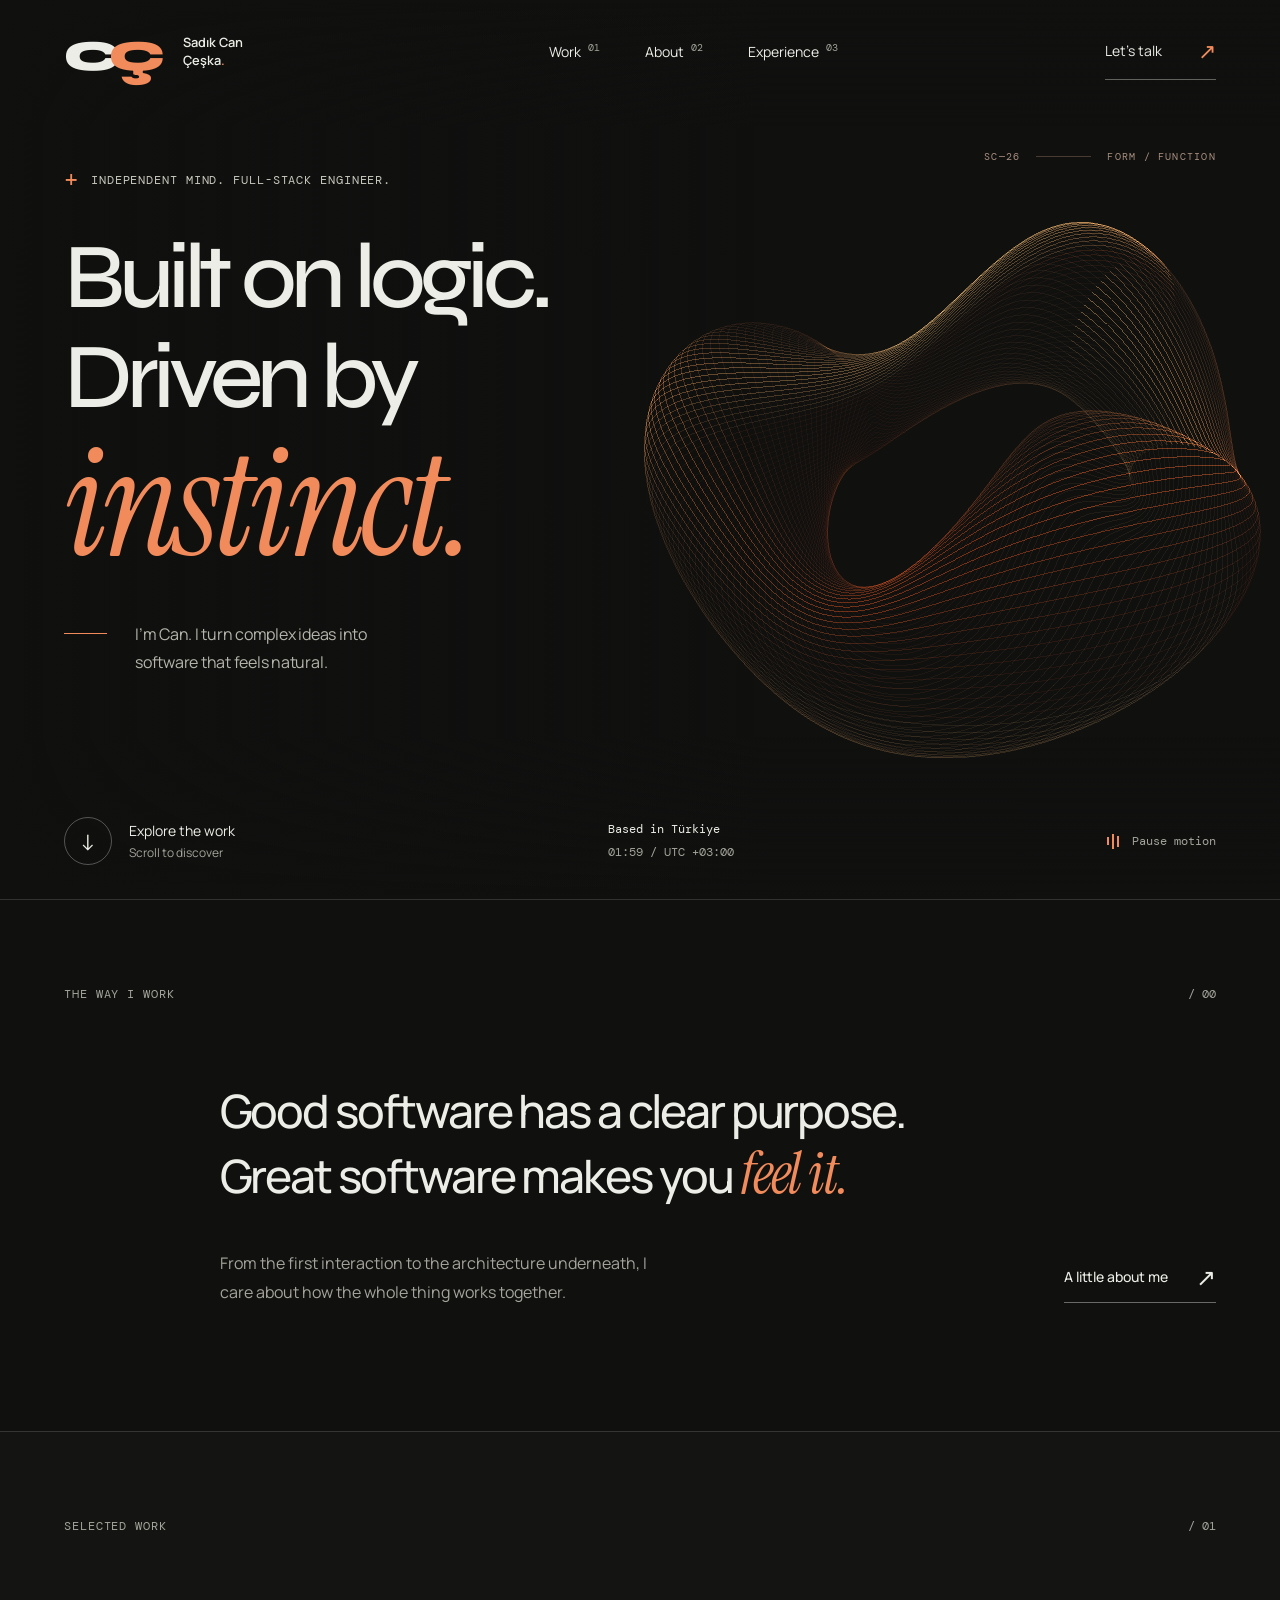
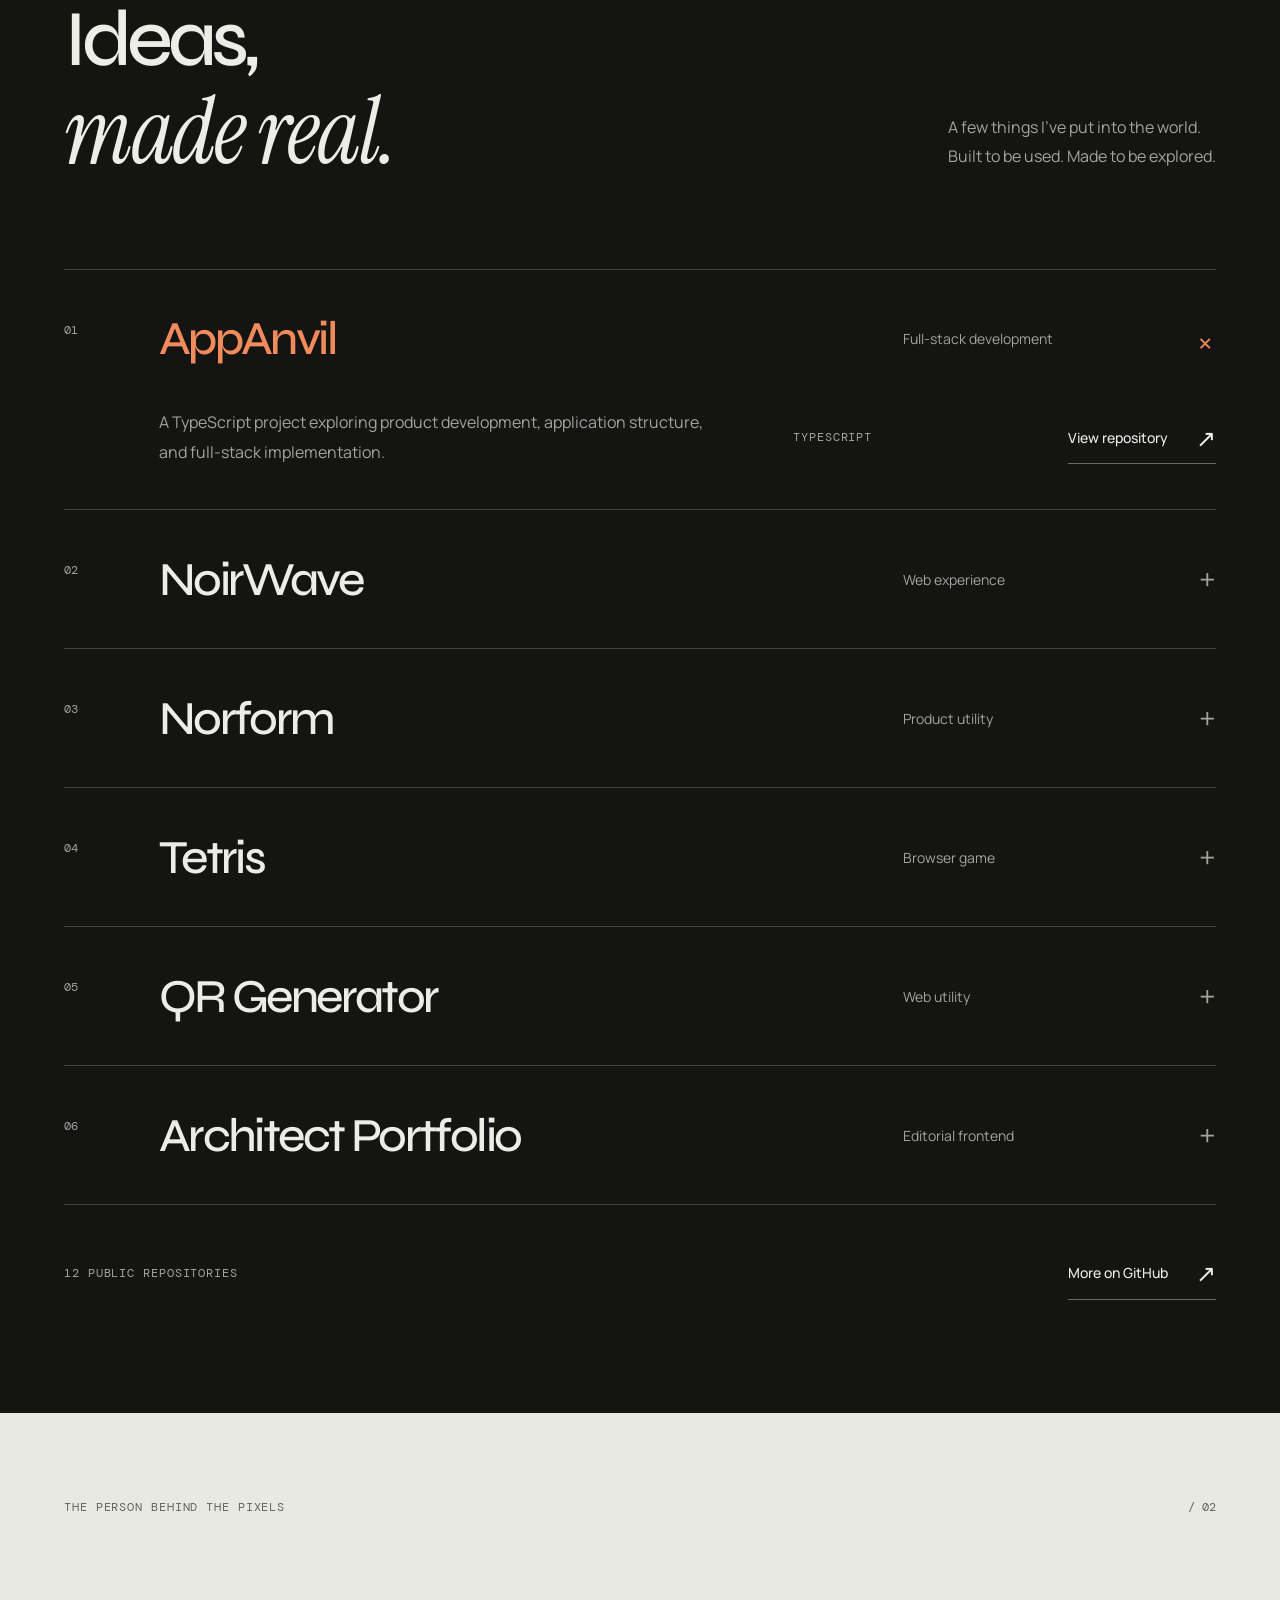
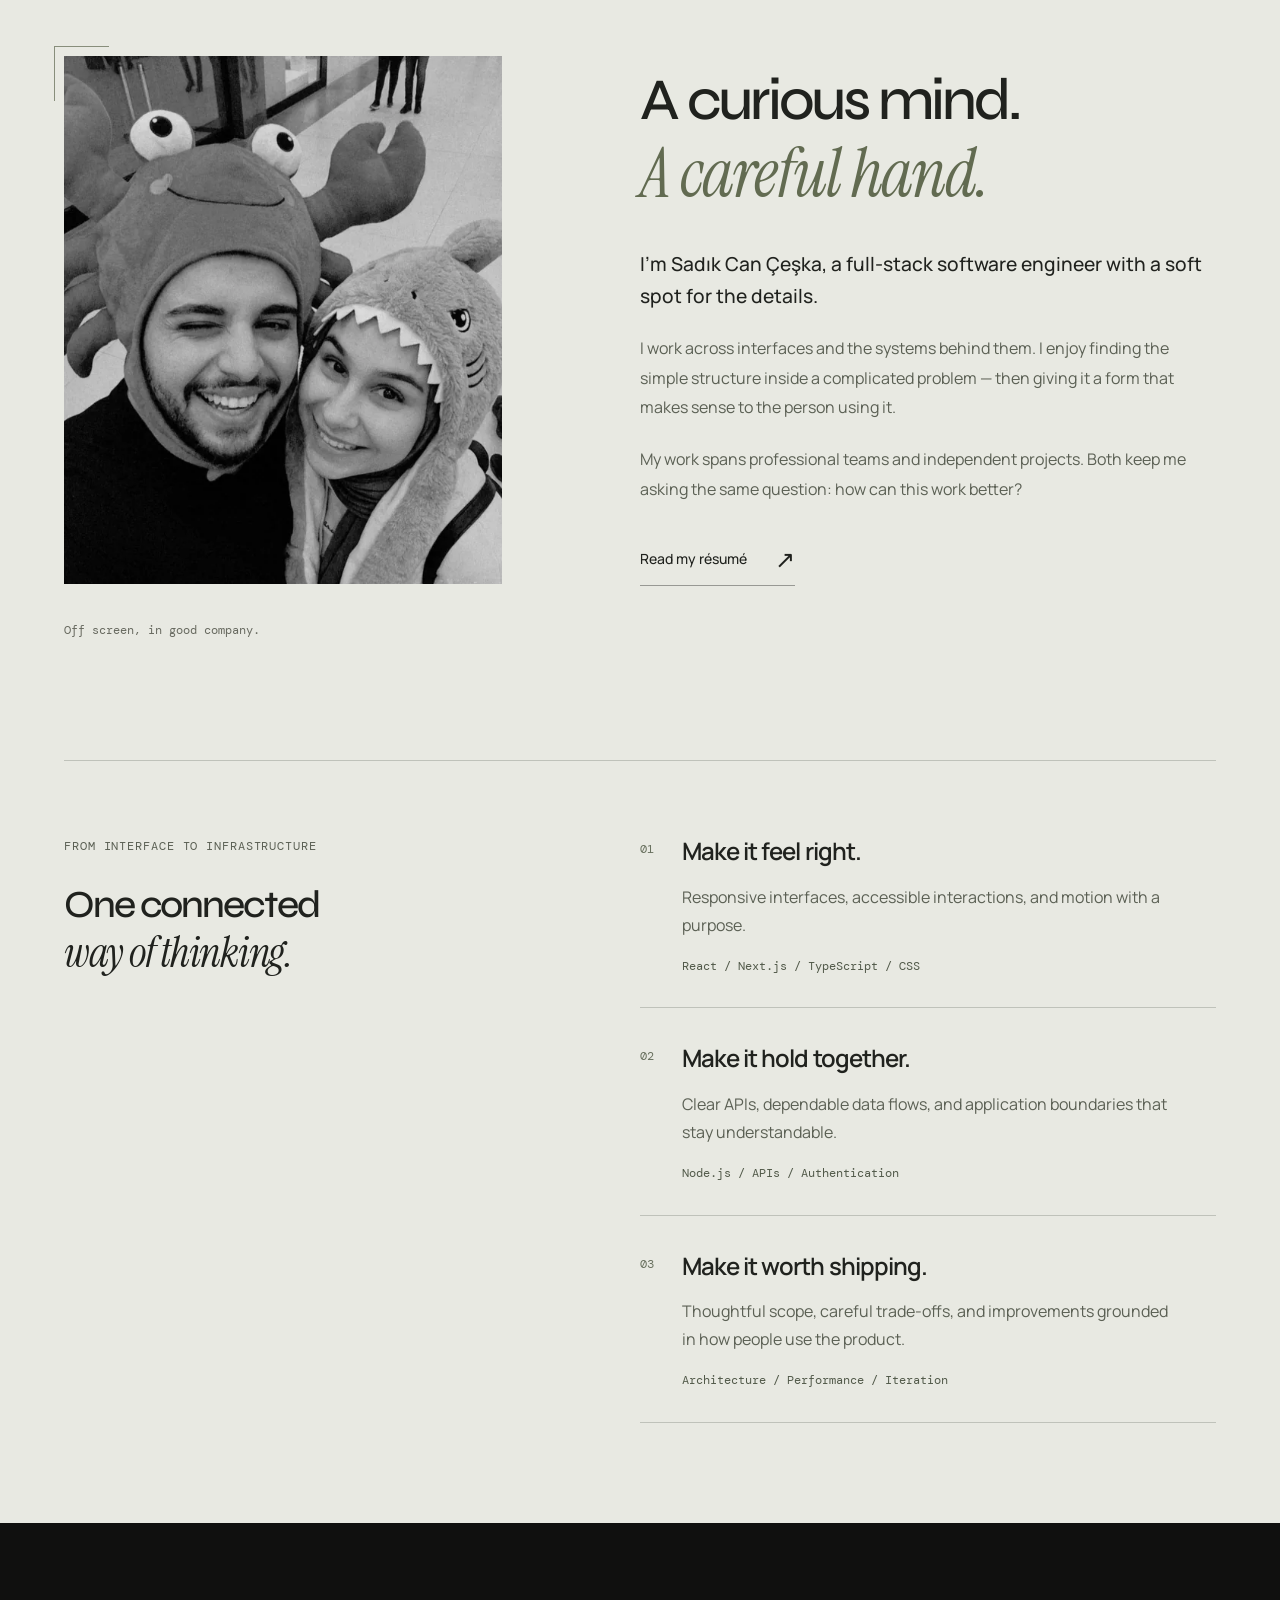
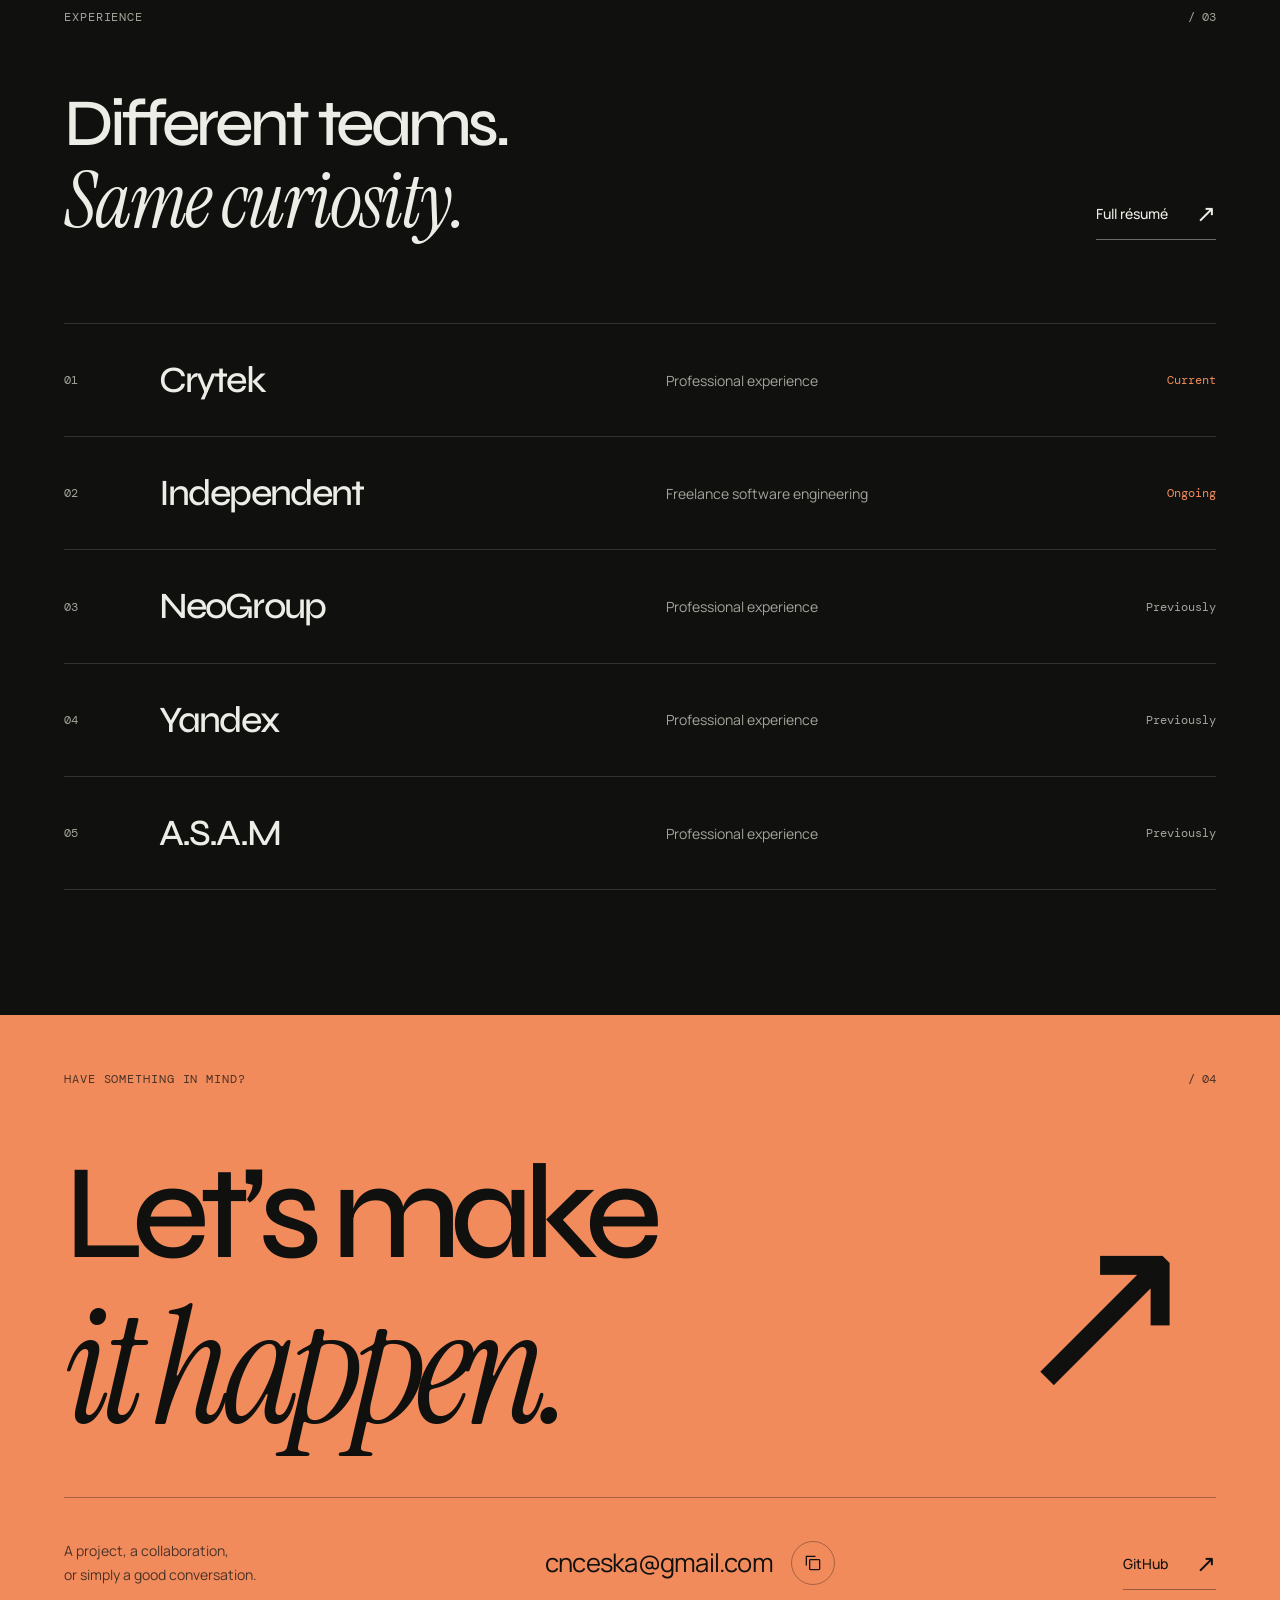
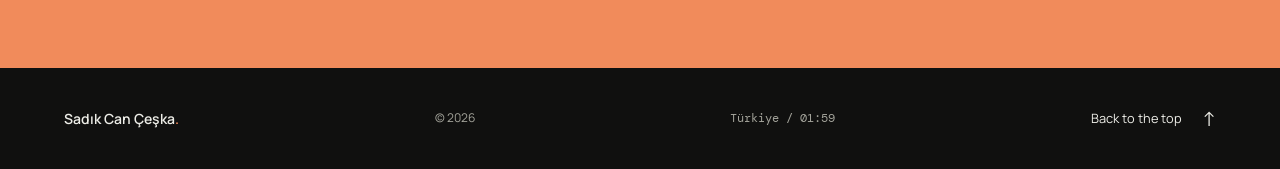
==== commit 6432c45f: "Redesign personal portfolio with cinematic typography and interactive light field" ====
--- a/index.html
+++ b/index.html
@@ -1,311 +1,88 @@
 <!doctype html>
 <html lang="en">
 <head>
-  <meta charset="utf-8" />
-  <meta name="viewport" content="width=device-width,initial-scale=1,viewport-fit=cover" />
-  <meta name="theme-color" content="#0d0e0c" />
-  <meta name="color-scheme" content="light dark" />
-  <meta name="description" content="Sadık Can Çeşka — Full-stack software engineer with professional experience across Crytek, NeoGroup, Yandex, A.S.A.M, and independent freelance work." />
-  <meta name="author" content="Sadık Can Çeşka" />
-  <meta property="og:title" content="Sadık Can Çeşka — Full-stack Software Engineer" />
-  <meta property="og:description" content="Selected work, professional experience, engineering practice, and product-minded full-stack software development." />
-  <meta property="og:type" content="website" />
-  <meta property="og:url" content="https://ceskasc.github.io/" />
-  <meta property="og:image" content="https://ceskasc.github.io/og-card.svg" />
-  <meta name="twitter:card" content="summary_large_image" />
-  <link rel="canonical" href="https://ceskasc.github.io/" />
-  <title>Sadık Can Çeşka — Full-stack Software Engineer</title>
-
-  <link rel="preconnect" href="https://fonts.googleapis.com" />
-  <link rel="preconnect" href="https://fonts.gstatic.com" crossorigin />
-  <link href="https://fonts.googleapis.com/css2?family=DM+Mono:wght@300;400;500&family=Instrument+Serif:ital@0;1&family=Manrope:wght@400;500;600;700;800&display=swap" rel="stylesheet" />
-  <link rel="stylesheet" href="style.css" />
-  <link rel="stylesheet" href="experience.css" />
-  <link rel="icon" href="favicon.svg" type="image/svg+xml" />
-
-  <script type="application/ld+json">
-  {
-    "@context":"https://schema.org",
-    "@type":"Person",
-    "name":"Sadık Can Çeşka",
-    "url":"https://ceskasc.github.io/",
-    "jobTitle":"Full-stack Software Engineer",
-    "worksFor":{"@type":"Organization","name":"Crytek"},
-    "sameAs":["https://github.com/ceskasc"]
-  }
-  </script>
+  <meta charset="utf-8">
+  <meta name="viewport" content="width=device-width, initial-scale=1, viewport-fit=cover">
+  <meta name="theme-color" content="#10100f">
+  <meta name="color-scheme" content="dark">
+  <meta name="description" content="Sadık Can Çeşka — full-stack software engineer. Thoughtful interfaces, dependable systems, and a selection of independent digital experiments.">
+  <meta name="author" content="Sadık Can Çeşka">
+  <meta property="og:title" content="Sadık Can Çeşka — Code with a point of view.">
+  <meta property="og:description" content="Full-stack software engineering. Selected projects, experience, and independent experiments by Sadık Can Çeşka.">
+  <meta property="og:type" content="website">
+  <meta property="og:url" content="https://ceskasc.github.io/">
+  <meta property="og:image" content="https://ceskasc.github.io/github-avatar.png">
+  <meta property="og:image:alt" content="Sadık Can Çeşka">
+  <meta name="twitter:card" content="summary">
+  <link rel="canonical" href="https://ceskasc.github.io/">
+  <title>Sadık Can Çeşka — Software Engineer</title>
+  <link rel="preconnect" href="https://fonts.googleapis.com">
+  <link rel="preconnect" href="https://fonts.gstatic.com" crossorigin>
+  <link href="https://fonts.googleapis.com/css2?family=DM+Mono:wght@400;500&family=Instrument+Serif:ital@0;1&family=Manrope:wght@400;500;600;700;800&family=Syne:wght@500;600;700;800&display=swap" rel="stylesheet">
+  <link rel="stylesheet" href="style.css?v=20260916">
+  <link rel="icon" href="favicon.svg" type="image/svg+xml">
+  <link rel="manifest" href="site.webmanifest">
+  <script type="application/ld+json">{"@context":"https://schema.org","@type":"Person","name":"Sadık Can Çeşka","url":"https://ceskasc.github.io/","jobTitle":"Full-stack Software Engineer","sameAs":["https://github.com/ceskasc"]}</script>
+  <script src="script.js?v=20260916" defer></script>
+  <script src="assets/field.js?v=20260916" defer></script>
 </head>
-<body>
+<body id="top">
   <a class="skip-link" href="#main-content">Skip to content</a>
-  <div class="scroll-progress" aria-hidden="true"><i id="scroll-progress"></i></div>
-
-  <header class="site-header" id="top">
-    <a class="brand" href="#top" aria-label="Sadık Can Çeşka — Home">
-      <span class="brand-name">Sadık Can Çeşka</span>
-      <span class="brand-role">Software Engineer</span>
-    </a>
-
-    <nav class="desktop-nav" aria-label="Primary navigation">
-      <a href="#work" data-nav="work">Work</a>
-      <a href="#experience" data-nav="experience">Experience</a>
-      <a href="#practice" data-nav="practice">Practice</a>
-      <a href="#about" data-nav="about">About</a>
-      <a href="#contact" data-nav="contact">Contact</a>
+  <div class="reading-progress" aria-hidden="true"><span id="scroll-progress"></span></div>
+  <header class="site-header">
+    <a class="identity" href="#top" aria-label="Sadık Can Çeşka, home"><span class="identity-symbol" aria-hidden="true">c<span>ç</span></span><span class="identity-name">Sadık Can<br>Çeşka<span class="identity-dot">.</span></span></a>
+    <nav class="desktop-nav" aria-label="Main navigation">
+      <a href="#work" data-nav="work">Work <sup>01</sup></a>
+      <a href="#about" data-nav="about">About <sup>02</sup></a>
+      <a href="#experience" data-nav="experience">Experience <sup>03</sup></a>
     </nav>
-
-    <div class="header-actions">
-      <a class="resume-link" href="Sadik_Can_Ceska_Portfolio_CV_PrivacySafe.pdf" target="_blank" rel="noreferrer">Résumé <span aria-hidden="true">↗</span></a>
-      <button class="menu-toggle" type="button" aria-label="Open navigation" aria-expanded="false" aria-controls="mobile-menu">
-        <span></span><span></span>
-      </button>
-    </div>
+    <div class="header-actions"><a class="header-contact" href="#contact">Let’s talk <span aria-hidden="true">↗</span></a><button class="menu-toggle" type="button" aria-label="Open navigation" aria-expanded="false" aria-controls="mobile-menu"><span></span><span></span></button></div>
   </header>
 
-  <div class="mobile-menu" id="mobile-menu" aria-hidden="true" inert>
-    <div class="mobile-menu-top">
-      <span>Navigation</span>
-      <span>Portfolio / <span class="current-year"></span></span>
-    </div>
-    <nav aria-label="Mobile navigation">
-      <a href="#work"><small>01</small><span>Work</span></a>
-      <a href="#experience"><small>02</small><span>Experience</span></a>
-      <a href="#practice"><small>03</small><span>Practice</span></a>
-      <a href="#about"><small>04</small><span>About</span></a>
-      <a href="#contact"><small>05</small><span>Contact</span></a>
-    </nav>
-    <div class="mobile-menu-bottom">
-      <a href="Sadik_Can_Ceska_Portfolio_CV_PrivacySafe.pdf" target="_blank" rel="noreferrer">Résumé ↗</a>
-      <a href="https://github.com/ceskasc" target="_blank" rel="noreferrer">GitHub ↗</a>
-    </div>
-  </div>
+  <dialog class="mobile-menu" id="mobile-menu" aria-label="Navigation">
+    <div class="menu-top"><span class="eyebrow">Find your way</span><button class="menu-close" type="button" aria-label="Close navigation">Close <span aria-hidden="true">×</span></button></div>
+    <nav aria-label="Mobile navigation"><a href="#work"><small>01</small>Work</a><a href="#about"><small>02</small>About</a><a href="#experience"><small>03</small>Experience</a><a href="#contact"><small>04</small>Contact</a></nav>
+    <div class="menu-bottom"><a href="Sadik_Can_Ceska_Portfolio_CV_PrivacySafe.pdf" target="_blank" rel="noopener noreferrer">Résumé ↗</a><a href="https://github.com/ceskasc" target="_blank" rel="noopener noreferrer">GitHub ↗</a></div>
+  </dialog>
 
   <main id="main-content">
-    <section class="hero section-shell" aria-labelledby="hero-title">
-      <div class="hero-rail reveal">
-        <span>Türkiye / UTC+3</span>
-        <span id="istanbul-time">Local time · --:--</span>
-        <span>Portfolio / <span class="current-year"></span></span>
+    <section class="hero" aria-labelledby="hero-title">
+      <div class="hero-art" aria-hidden="true"><div class="field-fallback"></div><canvas id="light-field"></canvas><div class="art-vignette"></div></div>
+      <div class="hero-registration" aria-hidden="true"><span>SC—26</span><i></i><span>FORM / FUNCTION</span></div>
+      <div class="hero-content">
+        <p class="eyebrow hero-eyebrow"><span class="tiny-cross" aria-hidden="true">+</span> Independent mind. Full-stack engineer.</p>
+        <h1 id="hero-title"><span class="title-line"><span>Built on logic.</span></span><span class="title-line"><span>Driven by</span></span><span class="title-line title-serif"><em>instinct.</em></span></h1>
+        <div class="hero-intro"><span class="intro-rule" aria-hidden="true"></span><p>I’m Can. I turn complex ideas into<br class="desktop-break"> software that feels natural.</p></div>
       </div>
+      <div class="hero-footer"><a class="explore-link" href="#work"><span class="round-arrow" aria-hidden="true">↓</span><span>Explore the work<small>Scroll to discover</small></span></a><div class="hero-location"><span>Based in Türkiye</span><span id="istanbul-time">UTC +03:00</span></div><button class="motion-toggle" type="button" aria-pressed="false"><span class="motion-bars" aria-hidden="true"><i></i><i></i><i></i></span><span data-motion-label>Pause motion</span></button></div>
+    </section>
 
-      <div class="hero-grid">
-        <div class="hero-copy">
-          <p class="eyebrow reveal">Full-stack software engineering · Product systems · Interface craft</p>
-          <h1 id="hero-title" class="reveal">
-            Software with
-            <span>clarity at the surface,</span>
-            <em>discipline underneath.</em>
-          </h1>
-          <div class="hero-bottom reveal">
-            <p>I design and engineer web products from interface behavior to application architecture — with a bias toward precise execution, maintainable systems, and useful details.</p>
-            <div class="hero-actions">
-              <a class="button button-primary" href="#work"><span>View selected work</span><b aria-hidden="true">↓</b></a>
-              <a class="button button-secondary" href="Sadik_Can_Ceska_Portfolio_CV_PrivacySafe.pdf" target="_blank" rel="noreferrer"><span>View résumé / CV</span><b aria-hidden="true">↗</b></a>
-              <a class="button button-secondary" href="mailto:cnceska@gmail.com"><span>Start a conversation</span><b aria-hidden="true">↗</b></a>
-            </div>
-          </div>
-        </div>
+    <section class="opening shell" aria-label="Introduction"><div class="section-note"><span class="eyebrow">The way I work</span><span class="section-numeral">/ 00</span></div><p class="opening-statement reveal">Good software has a clear purpose.<br>Great software makes you <em>feel it.</em></p><div class="opening-bottom reveal"><p>From the first interaction to the architecture underneath, I care about how the whole thing works together.</p><a class="text-link" href="#about">A little about me <span aria-hidden="true">↗</span></a></div></section>
 
-        <aside class="profile-panel reveal" aria-label="Profile summary">
-          <div class="profile-image-wrap">
-            <img src="profile-photo.webp" alt="Sadık Can Çeşka and Fatma Nur" width="720" height="720" fetchpriority="high" decoding="async" />
-          </div>
-          <div class="profile-meta">
-            <div><span>Name</span><strong>Sadık Can Çeşka</strong></div>
-            <div><span>Now</span><strong>Crytek · Freelance</strong></div>
-            <div><span>Focus</span><strong>Full-stack product engineering</strong></div>
-            <div><span>Core</span><strong>TypeScript · React · Node.js</strong></div>
-            <a href="https://github.com/ceskasc" target="_blank" rel="noreferrer">GitHub / @ceskasc <span aria-hidden="true">↗</span></a>
-          </div>
-        </aside>
-      </div>
-
-      <div class="signal-bar reveal" aria-label="Portfolio signals">
-        <div><small>01</small><strong>Product judgment</strong><span>Scope before polish.</span></div>
-        <div><small>02</small><strong>Interface precision</strong><span>States, hierarchy, access, speed.</span></div>
-        <div><small>03</small><strong>Durable systems</strong><span>Readable architecture over novelty.</span></div>
-        <div><small>Live</small><strong id="repo-count">10 public repos</strong><span>GitHub snapshot connected.</span></div>
+    <section class="work" id="work" aria-labelledby="work-title">
+      <div class="section-heading shell reveal"><div class="section-note"><span class="eyebrow">Selected work</span><span class="section-numeral">/ 01</span></div><div class="heading-row"><h2 id="work-title">Ideas,<br><em>made real.</em></h2><p>A few things I’ve put into the world.<br>Built to be used. Made to be explored.</p></div></div>
+      <div class="project-ledger shell" id="project-grid">
+        <article class="work-entry reveal" data-repo="appanvil"><details open><summary><span class="work-index">01</span><h3>AppAnvil</h3><span class="work-category">Full-stack development</span><span class="work-expand" aria-hidden="true">+</span></summary><div class="work-detail"><p>A TypeScript project exploring product development, application structure, and full-stack implementation.</p><div class="work-detail-meta"><span class="eyebrow" data-project-language>TypeScript</span><a class="text-link" href="https://github.com/ceskasc/appanvil" target="_blank" rel="noopener noreferrer">View repository <span aria-hidden="true">↗</span></a></div></div></details></article>
+        <article class="work-entry reveal" data-repo="NoirWave"><details><summary><span class="work-index">02</span><h3>NoirWave</h3><span class="work-category">Web experience</span><span class="work-expand" aria-hidden="true">+</span></summary><div class="work-detail"><p>A web experience focused on visual direction, responsive composition, and interface development.</p><div class="work-detail-meta"><span class="eyebrow" data-project-language>TypeScript</span><a class="text-link" href="https://github.com/ceskasc/NoirWave" target="_blank" rel="noopener noreferrer">View repository <span aria-hidden="true">↗</span></a></div></div></details></article>
+        <article class="work-entry reveal" data-repo="norform"><details><summary><span class="work-index">03</span><h3>Norform</h3><span class="work-category">Product utility</span><span class="work-expand" aria-hidden="true">+</span></summary><div class="work-detail"><p>A TypeScript project built around structured forms and straightforward user flows.</p><div class="work-detail-meta"><span class="eyebrow" data-project-language>TypeScript</span><a class="text-link" href="https://github.com/ceskasc/norform" target="_blank" rel="noopener noreferrer">View repository <span aria-hidden="true">↗</span></a></div></div></details></article>
+        <article class="work-entry reveal" data-repo="tetris"><details><summary><span class="work-index">04</span><h3>Tetris</h3><span class="work-category">Browser game</span><span class="work-expand" aria-hidden="true">+</span></summary><div class="work-detail"><p>A browser take on the classic game, bringing together game logic and responsive controls.</p><div class="work-detail-meta"><span class="eyebrow" data-project-language>TypeScript</span><a class="text-link" href="https://github.com/ceskasc/tetris" target="_blank" rel="noopener noreferrer">View repository <span aria-hidden="true">↗</span></a></div></div></details></article>
+        <article class="work-entry reveal" data-repo="qr-generator"><details><summary><span class="work-index">05</span><h3>QR Generator</h3><span class="work-category">Web utility</span><span class="work-expand" aria-hidden="true">+</span></summary><div class="work-detail"><p>A focused web utility for creating QR codes with a direct, uncomplicated interface.</p><div class="work-detail-meta"><span class="eyebrow" data-project-language>CSS</span><a class="text-link" href="https://github.com/ceskasc/qr-generator" target="_blank" rel="noopener noreferrer">View repository <span aria-hidden="true">↗</span></a></div></div></details></article>
+        <article class="work-entry reveal" data-repo="architect-portfolio"><details><summary><span class="work-index">06</span><h3>Architect Portfolio</h3><span class="work-category">Editorial frontend</span><span class="work-expand" aria-hidden="true">+</span></summary><div class="work-detail"><p>An exploration of architectural presentation, visual hierarchy, and editorial composition on the web.</p><div class="work-detail-meta"><span class="eyebrow" data-project-language>CSS</span><a class="text-link" href="https://github.com/ceskasc/architect-portfolio" target="_blank" rel="noopener noreferrer">View repository <span aria-hidden="true">↗</span></a></div></div></details></article>
+        <div class="work-bottom"><span class="eyebrow" id="repo-count">Public repositories</span><a class="text-link" href="https://github.com/ceskasc?tab=repositories" target="_blank" rel="noopener noreferrer">More on GitHub <span aria-hidden="true">↗</span></a></div>
       </div>
     </section>
 
-    <section class="manifesto section-shell" aria-label="Engineering statement">
-      <span class="manifesto-index reveal">/ 00</span>
-      <p class="manifesto-copy reveal">The goal is not more interface. It is <em>less friction,</em> better decisions, and software that keeps making sense after it ships.</p>
+    <section class="about" id="about" aria-labelledby="about-title"><div class="shell"><div class="section-note"><span class="eyebrow">The person behind the pixels</span><span class="section-numeral">/ 02</span></div><div class="about-layout"><div class="about-image reveal"><img src="profile-photo.webp" alt="Can and Fatma Nur" width="720" height="720" loading="lazy" decoding="async"><span class="portrait-caption">Off screen, in good company.</span></div><div class="about-copy"><h2 class="reveal" id="about-title">A curious mind.<br><em>A careful hand.</em></h2><p class="about-lead reveal">I’m Sadık Can Çeşka, a full-stack software engineer with a soft spot for the details.</p><p class="reveal">I work across interfaces and the systems behind them. I enjoy finding the simple structure inside a complicated problem — then giving it a form that makes sense to the person using it.</p><p class="reveal">My work spans professional teams and independent projects. Both keep me asking the same question: how can this work better?</p><a class="text-link reveal" href="Sadik_Can_Ceska_Portfolio_CV_PrivacySafe.pdf" target="_blank" rel="noopener noreferrer">Read my résumé <span aria-hidden="true">↗</span></a></div></div>
+      <div class="practice" id="practice"><div class="practice-intro reveal"><span class="eyebrow">From interface to infrastructure</span><h3>One connected<br><em>way of thinking.</em></h3></div><div class="practice-list"><article class="practice-row reveal"><span class="practice-index">01</span><div><h4>Make it feel right.</h4><p>Responsive interfaces, accessible interactions, and motion with a purpose.</p><span class="practice-tools">React / Next.js / TypeScript / CSS</span></div></article><article class="practice-row reveal"><span class="practice-index">02</span><div><h4>Make it hold together.</h4><p>Clear APIs, dependable data flows, and application boundaries that stay understandable.</p><span class="practice-tools">Node.js / APIs / Authentication</span></div></article><article class="practice-row reveal"><span class="practice-index">03</span><div><h4>Make it worth shipping.</h4><p>Thoughtful scope, careful trade-offs, and improvements grounded in how people use the product.</p><span class="practice-tools">Architecture / Performance / Iteration</span></div></article></div></div>
+    </div></section>
+
+    <section class="experience shell" id="experience" aria-labelledby="experience-title"><div class="section-note"><span class="eyebrow">Experience</span><span class="section-numeral">/ 03</span></div><div class="heading-row reveal"><h2 id="experience-title">Different teams.<br><em>Same curiosity.</em></h2><a class="text-link" href="Sadik_Can_Ceska_Portfolio_CV_PrivacySafe.pdf" target="_blank" rel="noopener noreferrer">Full résumé <span aria-hidden="true">↗</span></a></div>
+      <div class="experience-list"><article class="experience-row reveal"><span class="experience-order">01</span><h3>Crytek</h3><span>Professional experience</span><span class="experience-chapter">Current</span></article><article class="experience-row reveal"><span class="experience-order">02</span><h3>Independent</h3><span>Freelance software engineering</span><span class="experience-chapter">Ongoing</span></article><article class="experience-row reveal"><span class="experience-order">03</span><h3>NeoGroup</h3><span>Professional experience</span><span class="experience-chapter">Previously</span></article><article class="experience-row reveal"><span class="experience-order">04</span><h3>Yandex</h3><span>Professional experience</span><span class="experience-chapter">Previously</span></article><article class="experience-row reveal"><span class="experience-order">05</span><h3>A.S.A.M</h3><span>Professional experience</span><span class="experience-chapter">Previously</span></article></div>
     </section>
 
-    <section class="work" id="work" aria-labelledby="work-title">
-      <div class="section-shell">
-        <div class="section-head reveal">
-          <div class="section-label"><span>01</span><i></i><small>Selected work</small></div>
-          <div>
-            <h2 id="work-title">Public work,<br><em>edited for signal.</em></h2>
-            <p>No decorative mockups. No filler case studies. A concise view of projects, implementation focus, and source.</p>
-          </div>
-        </div>
-
-        <div class="project-ledger" id="project-grid" aria-live="polite">
-          <article class="project-feature reveal" data-repo="appanvil">
-            <div class="project-index">01</div>
-            <div class="project-main">
-              <div class="project-kicker"><span>Featured project</span><span data-project-language>TypeScript</span></div>
-              <h3>AppAnvil</h3>
-              <p>A product-focused TypeScript build centered on practical full-stack execution, clear structure, and maintainable implementation.</p>
-            </div>
-            <div class="project-side">
-              <div class="project-meta"><span data-project-date>Public repository</span><span data-project-stars>GitHub</span></div>
-              <a data-project-link href="https://github.com/ceskasc/appanvil" target="_blank" rel="noreferrer">View repository <span aria-hidden="true">↗</span></a>
-            </div>
-          </article>
-
-          <article class="project-row reveal" data-repo="NoirWave">
-            <div class="project-index">02</div>
-            <div class="project-main"><div class="project-kicker"><span>Web experience</span><span data-project-language>TypeScript</span></div><h3>NoirWave</h3><p>A visually driven TypeScript web experience exploring strong art direction, responsive composition, and interface craft.</p></div>
-            <div class="project-side"><div class="project-meta"><span data-project-date>Public repository</span><span data-project-stars>GitHub</span></div><a data-project-link href="https://github.com/ceskasc/NoirWave" target="_blank" rel="noreferrer">Open project <span aria-hidden="true">↗</span></a></div>
-          </article>
-
-          <article class="project-row reveal" data-repo="norform">
-            <div class="project-index">03</div>
-            <div class="project-main"><div class="project-kicker"><span>Product utility</span><span data-project-language>TypeScript</span></div><h3>Norform</h3><p>A compact TypeScript project focused on structured form experiences, dependable states, and low-friction user flows.</p></div>
-            <div class="project-side"><div class="project-meta"><span data-project-date>Public repository</span><span data-project-stars>GitHub</span></div><a data-project-link href="https://github.com/ceskasc/norform" target="_blank" rel="noreferrer">Open project <span aria-hidden="true">↗</span></a></div>
-          </article>
-
-          <article class="project-row reveal" data-repo="tetris">
-            <div class="project-index">04</div>
-            <div class="project-main"><div class="project-kicker"><span>Interactive build</span><span data-project-language>TypeScript</span></div><h3>Tetris</h3><p>A browser implementation of the classic game with TypeScript logic, responsive controls, and focused interaction design.</p></div>
-            <div class="project-side"><div class="project-meta"><span data-project-date>Public repository</span><span data-project-stars>GitHub</span></div><a data-project-link href="https://github.com/ceskasc/tetris" target="_blank" rel="noreferrer">Open project <span aria-hidden="true">↗</span></a></div>
-          </article>
-
-          <article class="project-row reveal" data-repo="qr-generator">
-            <div class="project-index">05</div>
-            <div class="project-main"><div class="project-kicker"><span>Web utility</span><span data-project-language>CSS</span></div><h3>QR Generator</h3><p>A direct QR utility designed around speed, clarity, and a deliberately low-friction web experience.</p></div>
-            <div class="project-side"><div class="project-meta"><span data-project-date>Public repository</span><span data-project-stars>GitHub</span></div><a data-project-link href="https://github.com/ceskasc/qr-generator" target="_blank" rel="noreferrer">Open project <span aria-hidden="true">↗</span></a></div>
-          </article>
-
-          <article class="project-row reveal" data-repo="architect-portfolio">
-            <div class="project-index">06</div>
-            <div class="project-main"><div class="project-kicker"><span>Editorial frontend</span><span data-project-language>CSS</span></div><h3>Architect Portfolio</h3><p>A presentation-focused portfolio experiment exploring hierarchy, responsive editorial composition, and visual restraint.</p></div>
-            <div class="project-side"><div class="project-meta"><span data-project-date>Public repository</span><span data-project-stars>GitHub</span></div><a data-project-link href="https://github.com/ceskasc/architect-portfolio" target="_blank" rel="noreferrer">Open project <span aria-hidden="true">↗</span></a></div>
-          </article>
-        </div>
-
-        <div class="work-footer reveal">
-          <p>More experiments, utilities, and earlier iterations live on GitHub.</p>
-          <a href="https://github.com/ceskasc?tab=repositories" target="_blank" rel="noreferrer">Browse all repositories <span aria-hidden="true">↗</span></a>
-        </div>
-      </div>
-    </section>
-
-    <section class="experience section-shell" id="experience" aria-labelledby="experience-title">
-      <div class="section-head reveal">
-        <div class="section-label"><span>02</span><i></i><small>Experience</small></div>
-        <div>
-          <h2 id="experience-title">Built across<br><em>different scales.</em></h2>
-          <p>A professional path through established technology organizations and independent client work — currently at Crytek while continuing a parallel freelance practice.</p>
-        </div>
-      </div>
-
-      <div class="experience-ledger" aria-label="Professional experience">
-        <article class="experience-row is-current reveal">
-          <span class="experience-index">01</span>
-          <div class="experience-company"><small>Current</small><h3>Crytek</h3></div>
-          <div class="experience-context"><strong>Professional role</strong><span>Current chapter</span></div>
-          <span class="experience-state"><i></i> Now</span>
-        </article>
-        <article class="experience-row is-current reveal">
-          <span class="experience-index">02</span>
-          <div class="experience-company"><small>Independent</small><h3>Freelance</h3></div>
-          <div class="experience-context"><strong>Software & digital product work</strong><span>Parallel practice</span></div>
-          <span class="experience-state"><i></i> Active</span>
-        </article>
-        <article class="experience-row reveal">
-          <span class="experience-index">03</span>
-          <div class="experience-company"><small>Previous</small><h3>NeoGroup</h3></div>
-          <div class="experience-context"><strong>Professional experience</strong><span>Previous chapter</span></div>
-          <span class="experience-state">03 / 05</span>
-        </article>
-        <article class="experience-row reveal">
-          <span class="experience-index">04</span>
-          <div class="experience-company"><small>Previous</small><h3>Yandex</h3></div>
-          <div class="experience-context"><strong>Professional experience</strong><span>Earlier chapter</span></div>
-          <span class="experience-state">04 / 05</span>
-        </article>
-        <article class="experience-row reveal">
-          <span class="experience-index">05</span>
-          <div class="experience-company"><small>Earlier</small><h3>A.S.A.M</h3></div>
-          <div class="experience-context"><strong>Professional experience</strong><span>Starting chapter</span></div>
-          <span class="experience-state">05 / 05</span>
-        </article>
-      </div>
-
-      <div class="experience-route reveal" aria-label="Career sequence">
-        <span>A.S.A.M</span><i>→</i><span>Yandex</span><i>→</i><span>NeoGroup</span><i>→</i><strong>Crytek</strong><em>+</em><strong>Freelance</strong>
-      </div>
-    </section>
-
-    <section class="practice section-shell" id="practice" aria-labelledby="practice-title">
-      <div class="section-head reveal">
-        <div class="section-label"><span>03</span><i></i><small>Practice</small></div>
-        <div>
-          <h2 id="practice-title">Across the stack,<br><em>one quality bar.</em></h2>
-          <p>I work where product, interface, and application architecture meet — because the seams are usually where quality is won or lost.</p>
-        </div>
-      </div>
-
-      <div class="practice-grid">
-        <article class="practice-card reveal"><span>01 / Interface</span><h3>Interaction systems</h3><p>Responsive UI, component architecture, accessibility, motion, typography, and state design that make a product feel intentional.</p><div><small>React</small><small>Next.js</small><small>TypeScript</small><small>CSS systems</small></div></article>
-        <article class="practice-card reveal"><span>02 / Application</span><h3>Product infrastructure</h3><p>APIs, authentication, data flow, integrations, and backend boundaries designed to stay legible as the product changes.</p><div><small>Node.js</small><small>APIs</small><small>Auth</small><small>Data flow</small></div></article>
-        <article class="practice-card reveal"><span>03 / Delivery</span><h3>Engineering judgment</h3><p>Scoping, trade-offs, implementation strategy, and shipping the highest-value version without quietly creating tomorrow’s debt.</p><div><small>Architecture</small><small>Product thinking</small><small>Quality</small><small>Iteration</small></div></article>
-      </div>
-    </section>
-
-    <section class="about" id="about" aria-labelledby="about-title">
-      <div class="section-shell about-shell">
-        <div class="section-head reveal">
-          <div class="section-label"><span>04</span><i></i><small>About</small></div>
-          <div><h2 id="about-title">A bias for clarity.<br><em>A taste for detail.</em></h2></div>
-        </div>
-
-        <div class="about-grid">
-          <div class="about-copy reveal">
-            <p class="about-lead">The best software feels obvious to use and surprisingly uneventful to maintain.</p>
-            <p>I care about clean boundaries, useful defaults, responsive behavior, keyboard access, loading and empty states, performance, and the dozens of small decisions that create trust.</p>
-            <p>My preference is simple: fewer fragile abstractions, stronger fundamentals, and enough visual discipline that the product — not the decoration — stays in focus.</p>
-          </div>
-          <div class="principle-list reveal">
-            <article><span>01</span><div><strong>Make structure legible.</strong><p>Readable systems are easier to extend, debug, and hand over.</p></div></article>
-            <article><span>02</span><div><strong>Design behavior, not decoration.</strong><p>States, timing, hierarchy, and feedback are part of the product.</p></div></article>
-            <article><span>03</span><div><strong>Prefer durable over clever.</strong><p>A strong solution should still make sense after the initial excitement is gone.</p></div></article>
-          </div>
-        </div>
-
-        <div class="technology-rail reveal" aria-label="Technology focus">
-          <span>TypeScript</span><i>/</i><span>React</span><i>/</i><span>Next.js</span><i>/</i><span>Node.js</span><i>/</i><span>APIs</span><i>/</i><span>Product UI</span><i>/</i><span>Systems thinking</span>
-        </div>
-      </div>
-    </section>
-
-    <section class="contact section-shell" id="contact" aria-labelledby="contact-title">
-      <div class="contact-card reveal">
-        <div class="contact-meta"><span>05 / Contact</span><span id="contact-time">Türkiye · --:--</span></div>
-        <div class="contact-grid">
-          <h2 id="contact-title">Build something<br><em>worth keeping.</em></h2>
-          <div>
-            <p>For product engineering, collaboration, or a thoughtful conversation about software, reach me directly.</p>
-            <div class="contact-actions">
-              <a class="button button-light" href="mailto:cnceska@gmail.com"><span>cnceska@gmail.com</span><b aria-hidden="true">↗</b></a>
-              <a class="button button-dark-outline" href="https://github.com/ceskasc" target="_blank" rel="noreferrer"><span>GitHub</span><b aria-hidden="true">↗</b></a>
-            </div>
-          </div>
-        </div>
-      </div>
-    </section>
+    <section class="contact" id="contact" aria-labelledby="contact-title"><div class="shell"><div class="section-note"><span class="eyebrow">Have something in mind?</span><span class="section-numeral">/ 04</span></div><a class="contact-title-link" href="mailto:cnceska@gmail.com"><h2 id="contact-title">Let’s make<br><em>it happen.</em></h2><span class="contact-arrow" aria-hidden="true">↗</span></a><div class="contact-bottom"><p>A project, a collaboration,<br>or simply a good conversation.</p><div class="email-group"><a href="mailto:cnceska@gmail.com">cnceska@gmail.com</a><button type="button" class="copy-email" aria-label="Copy email address"><svg viewBox="0 0 24 24" width="20" height="20" fill="none" stroke="currentColor" stroke-width="1.5" aria-hidden="true"><rect x="8" y="8" width="12" height="12" rx="1"></rect><path d="M15 4H4v11"></path></svg></button></div><a class="text-link" href="https://github.com/ceskasc" target="_blank" rel="noopener noreferrer">GitHub <span aria-hidden="true">↗</span></a></div></div></section>
   </main>
-
-  <footer class="site-footer section-shell">
-    <div class="footer-identity"><strong>Sadık Can Çeşka</strong><span>Software Engineer · Türkiye</span></div>
-    <div class="footer-meta"><span>© <span class="current-year"></span></span><span>Designed and engineered with intent.</span></div>
-    <a href="#top">Back to top <span aria-hidden="true">↑</span></a>
-  </footer>
-
-  <script src="script.js" defer></script>
+  <footer class="site-footer shell"><a class="footer-name" href="#top">Sadık Can Çeşka<span>.</span></a><span>© <span class="current-year">2026</span></span><span class="footer-time" id="contact-time">Türkiye / UTC+3</span><a class="back-top" href="#top">Back to the top <span aria-hidden="true">↑</span></a></footer>
+  <div class="toast" id="toast" role="status" aria-live="polite"></div>
 </body>
-</html>+</html>
--- a/style.css
+++ b/style.css
@@ -1,321 +1,39 @@
-:root {
-  --paper: #f1efe8;
-  --paper-2: #e7e3d9;
-  --ink: #10110f;
-  --ink-soft: #272823;
-  --muted: #74756d;
-  --line: rgba(16, 17, 15, .14);
-  --line-strong: rgba(16, 17, 15, .28);
-  --dark: #0d0e0c;
-  --dark-soft: #171814;
-  --light: #f7f5ef;
-  --accent: #b9f13a;
-  --accent-2: #5f61ff;
-  --max: 1640px;
-  --gutter: clamp(20px, 4.6vw, 78px);
-  --serif: "Instrument Serif", Georgia, serif;
-  --sans: "Manrope", system-ui, -apple-system, BlinkMacSystemFont, "Segoe UI", sans-serif;
-  --mono: "DM Mono", ui-monospace, SFMono-Regular, Menlo, Consolas, monospace;
-  --ease: cubic-bezier(.2, .72, .2, 1);
-  --spring: cubic-bezier(.16, 1, .3, 1);
-}
-
-*, *::before, *::after { box-sizing: border-box; }
-html { scroll-behavior: smooth; scroll-padding-top: 102px; background: var(--paper); }
-body {
-  margin: 0;
-  min-width: 320px;
-  overflow-x: hidden;
-  background: var(--paper);
-  color: var(--ink);
-  font-family: var(--sans);
-  font-size: 16px;
-  line-height: 1.55;
-  -webkit-font-smoothing: antialiased;
-  text-rendering: optimizeLegibility;
-}
-body.menu-open { overflow: hidden; }
-a { color: inherit; }
-img { display: block; max-width: 100%; }
-button { color: inherit; font: inherit; }
-::selection { background: var(--ink); color: var(--accent); }
-
-.section-shell { width: min(100%, var(--max)); margin-inline: auto; padding-inline: var(--gutter); }
-
-.skip-link {
-  position: fixed;
-  z-index: 9999;
-  left: 18px;
-  top: 14px;
-  padding: 10px 14px;
-  border-radius: 999px;
-  background: var(--dark);
-  color: var(--light);
-  font: 500 11px/1 var(--mono);
-  text-decoration: none;
-  transform: translateY(-180%);
-  transition: transform 180ms var(--ease);
-}
-.skip-link:focus { transform: none; }
-
-a:focus-visible, button:focus-visible { outline: 3px solid color-mix(in srgb, var(--accent-2), transparent 35%); outline-offset: 5px; }
-
-.scroll-progress { position: fixed; z-index: 1000; inset: 0 0 auto 0; height: 2px; pointer-events: none; }
-.scroll-progress i { display: block; width: 100%; height: 100%; background: var(--accent-2); transform: scaleX(0); transform-origin: left center; will-change: transform; }
-
-.site-header {
-  position: fixed;
-  z-index: 300;
-  top: 18px;
-  left: 50%;
-  width: min(calc(100% - clamp(24px, 4vw, 64px)), 1540px);
-  min-height: 66px;
-  padding: 10px 12px 10px 18px;
-  display: grid;
-  grid-template-columns: 1fr auto 1fr;
-  align-items: center;
-  gap: 28px;
-  transform: translateX(-50%);
-  border: 1px solid transparent;
-  border-radius: 18px;
-  transition: top 220ms var(--ease), background 220ms var(--ease), border-color 220ms var(--ease), box-shadow 220ms var(--ease);
-}
-.site-header.is-scrolled {
-  top: 10px;
-  background: color-mix(in srgb, var(--paper) 88%, transparent);
-  border-color: var(--line);
-  box-shadow: 0 16px 50px rgba(16,17,15,.08);
-  -webkit-backdrop-filter: blur(22px) saturate(130%);
-  backdrop-filter: blur(22px) saturate(130%);
-}
-.brand { width: fit-content; display: grid; gap: 3px; text-decoration: none; line-height: 1.1; }
-.brand-name { font-size: 12px; font-weight: 800; letter-spacing: -.025em; }
-.brand-role { color: var(--muted); font: 400 9px/1.2 var(--mono); text-transform: uppercase; letter-spacing: .06em; }
-.desktop-nav { display: flex; align-items: center; gap: 2px; padding: 4px; border: 1px solid var(--line); border-radius: 999px; background: rgba(255,255,255,.28); }
-.desktop-nav a { padding: 10px 14px; border-radius: 999px; color: var(--muted); font-size: 11px; font-weight: 700; text-decoration: none; transition: background 180ms var(--ease), color 180ms var(--ease); }
-.desktop-nav a:hover, .desktop-nav a.is-active { background: rgba(16,17,15,.07); color: var(--ink); }
-.header-actions { display: flex; align-items: center; justify-content: flex-end; gap: 8px; }
-.resume-link { min-height: 44px; padding: 0 16px; display: inline-flex; align-items: center; gap: 8px; border-radius: 12px; background: var(--ink); color: var(--light); font-size: 11px; font-weight: 750; text-decoration: none; transition: background 180ms var(--ease), transform 180ms var(--ease); }
-.resume-link:hover { background: var(--accent-2); transform: translateY(-1px); }
-.menu-toggle { display: none; width: 44px; height: 44px; padding: 0; border: 0; border-radius: 12px; background: var(--ink); color: var(--light); cursor: pointer; position: relative; }
-.menu-toggle span { position: absolute; left: 50%; width: 16px; height: 1px; background: currentColor; transform: translateX(-50%); transition: transform 200ms var(--ease), top 200ms var(--ease); }
-.menu-toggle span:first-child { top: 19px; }
-.menu-toggle span:last-child { top: 25px; }
-.menu-toggle[aria-expanded="true"] span:first-child { top: 22px; transform: translateX(-50%) rotate(45deg); }
-.menu-toggle[aria-expanded="true"] span:last-child { top: 22px; transform: translateX(-50%) rotate(-45deg); }
-
-.mobile-menu { position: fixed; z-index: 250; inset: 0; padding: 116px var(--gutter) 30px; display: flex; flex-direction: column; justify-content: space-between; background: var(--dark); color: var(--light); opacity: 0; visibility: hidden; transform: translateY(-10px); transition: opacity 240ms var(--ease), visibility 240ms var(--ease), transform 240ms var(--ease); }
-.mobile-menu.is-open { opacity: 1; visibility: visible; transform: none; }
-.mobile-menu-top, .mobile-menu-bottom { display: flex; align-items: center; justify-content: space-between; color: rgba(255,255,255,.48); font: 400 10px/1 var(--mono); text-transform: uppercase; letter-spacing: .06em; }
-.mobile-menu nav { display: grid; }
-.mobile-menu nav a { display: grid; grid-template-columns: 50px 1fr; align-items: baseline; padding: 12px 0; border-bottom: 1px solid rgba(255,255,255,.14); text-decoration: none; }
-.mobile-menu nav small { color: rgba(255,255,255,.38); font: 400 10px/1 var(--mono); }
-.mobile-menu nav span { font-size: clamp(48px, 13vw, 82px); line-height: .94; letter-spacing: -.065em; font-weight: 600; }
-.mobile-menu-bottom a { color: var(--light); text-decoration: none; }
-body.menu-open .site-header { background: transparent; border-color: transparent; box-shadow: none; }
-body.menu-open .brand-name { color: var(--light); }
-body.menu-open .brand-role { color: rgba(255,255,255,.48); }
-body.menu-open .resume-link { display: none; }
-body.menu-open .menu-toggle { background: var(--light); color: var(--dark); }
-
-.reveal { opacity: 0; transform: translateY(20px); transition: opacity 700ms var(--spring), transform 700ms var(--spring); }
-.reveal.is-visible { opacity: 1; transform: none; }
-.eyebrow { margin: 0; color: var(--muted); font: 500 10px/1.4 var(--mono); letter-spacing: .07em; text-transform: uppercase; }
-.button { min-height: 54px; padding: 0 17px 0 20px; display: inline-flex; align-items: center; justify-content: space-between; gap: 28px; border: 1px solid transparent; border-radius: 12px; text-decoration: none; font-size: 12px; font-weight: 750; transition: background 180ms var(--ease), color 180ms var(--ease), border-color 180ms var(--ease), transform 180ms var(--ease); }
-.button b { width: 30px; height: 30px; display: grid; place-items: center; border-radius: 8px; font: 400 13px/1 var(--mono); }
-.button:hover { transform: translateY(-2px); }
-.button-primary { background: var(--ink); color: var(--light); }
-.button-primary b { background: var(--accent); color: var(--ink); }
-.button-secondary { border-color: var(--line-strong); background: rgba(255,255,255,.22); }
-.button-secondary b { background: rgba(16,17,15,.07); }
-.button-light { background: var(--light); color: var(--dark); }
-.button-light b { background: var(--accent); }
-.button-dark-outline { color: var(--light); border-color: rgba(255,255,255,.24); background: rgba(255,255,255,.035); }
-.button-dark-outline b { background: rgba(255,255,255,.08); }
-
-.section-head { display: grid; grid-template-columns: minmax(190px, .42fr) minmax(0, 1fr); gap: clamp(40px, 8vw, 150px); align-items: start; }
-.section-label { padding-top: 8px; display: grid; grid-template-columns: auto minmax(32px, 80px) auto; align-items: center; gap: 12px; color: var(--muted); font: 400 9px/1 var(--mono); text-transform: uppercase; letter-spacing: .07em; }
-.section-label span { color: inherit; }
-.section-label i { height: 1px; background: currentColor; opacity: .5; }
-.section-head h2 { margin: 0; font-size: clamp(52px, 7.2vw, 112px); line-height: .89; letter-spacing: -.07em; font-weight: 650; text-wrap: balance; }
-.section-head h2 em { font-family: var(--serif); font-weight: 400; }
-.section-head > div:last-child > p { max-width: 670px; margin: 26px 0 0; color: var(--muted); font-size: clamp(15px, 1.25vw, 19px); line-height: 1.65; letter-spacing: -.02em; }
-
-.hero { min-height: 100svh; padding-top: clamp(145px, 14vw, 196px); padding-bottom: clamp(64px, 7vw, 96px); }
-.hero-rail { display: grid; grid-template-columns: 1fr auto 1fr; gap: 20px; padding-bottom: 18px; border-bottom: 1px solid var(--line); color: var(--muted); font: 400 9px/1 var(--mono); text-transform: uppercase; letter-spacing: .06em; }
-.hero-rail span:nth-child(2) { text-align: center; }
-.hero-rail span:last-child { text-align: right; }
-.hero-grid { display: grid; grid-template-columns: minmax(0, 1.45fr) minmax(300px, .42fr); gap: clamp(48px, 7vw, 120px); align-items: end; margin-top: clamp(70px, 8vw, 118px); }
-.hero-copy h1 { max-width: 1130px; margin: 22px 0 0; font-size: clamp(62px, 8.7vw, 138px); line-height: .82; letter-spacing: -.078em; font-weight: 650; }
-.hero-copy h1 span, .hero-copy h1 em { display: block; }
-.hero-copy h1 span { color: var(--ink-soft); }
-.hero-copy h1 em { font-family: var(--serif); font-weight: 400; color: var(--accent-2); }
-.hero-bottom { max-width: 880px; margin-top: clamp(36px, 5vw, 64px); display: grid; grid-template-columns: minmax(0, 1fr) auto; gap: 34px; align-items: end; }
-.hero-bottom > p { margin: 0; color: #44463e; font-size: clamp(17px, 1.3vw, 21px); line-height: 1.6; letter-spacing: -.025em; }
-.hero-actions { display: grid; gap: 9px; min-width: 235px; }
-.profile-panel { border-top: 1px solid var(--ink); }
-.profile-image-wrap { aspect-ratio: 4 / 5; overflow: hidden; margin-top: 14px; background: var(--paper-2); }
-.profile-image-wrap img { width: 100%; height: 100%; object-fit: cover; filter: saturate(.88) contrast(1.02); transition: transform 500ms var(--spring); }
-.profile-panel:hover img { transform: scale(1.018); }
-.profile-meta { padding-top: 16px; display: grid; gap: 12px; }
-.profile-meta > div { display: grid; grid-template-columns: 54px 1fr; gap: 12px; }
-.profile-meta span { color: var(--muted); font: 400 9px/1.4 var(--mono); text-transform: uppercase; }
-.profile-meta strong { font-size: 11px; line-height: 1.45; letter-spacing: -.01em; }
-.profile-meta > a { margin-top: 6px; display: flex; justify-content: space-between; padding-top: 12px; border-top: 1px solid var(--line); font-size: 11px; font-weight: 750; text-decoration: none; }
-.signal-bar { margin-top: clamp(76px, 9vw, 128px); display: grid; grid-template-columns: repeat(4, 1fr); border-top: 1px solid var(--line); border-bottom: 1px solid var(--line); }
-.signal-bar > div { min-height: 126px; padding: 18px 20px 20px 0; display: grid; align-content: space-between; border-right: 1px solid var(--line); }
-.signal-bar > div:not(:first-child) { padding-left: 20px; }
-.signal-bar > div:last-child { border-right: 0; }
-.signal-bar small { color: var(--muted); font: 400 9px/1 var(--mono); text-transform: uppercase; }
-.signal-bar strong { font-size: clamp(15px, 1.2vw, 19px); letter-spacing: -.03em; }
-.signal-bar span { color: var(--muted); font-size: 11px; }
-
-.manifesto { padding-top: clamp(110px, 12vw, 190px); padding-bottom: clamp(110px, 12vw, 190px); display: grid; grid-template-columns: minmax(160px, .35fr) minmax(0, 1fr); gap: clamp(40px, 8vw, 150px); }
-.manifesto-index { color: var(--muted); font: 400 10px/1 var(--mono); }
-.manifesto-copy { max-width: 1230px; margin: 0; font-size: clamp(44px, 6.1vw, 96px); line-height: .98; letter-spacing: -.06em; font-weight: 600; }
-.manifesto-copy em { font-family: var(--serif); font-weight: 400; color: var(--accent-2); }
-
-.work { padding: clamp(110px, 12vw, 190px) 0 clamp(90px, 10vw, 150px); background: var(--dark); color: var(--light); }
-.work .section-label, .work .section-head > div:last-child > p { color: rgba(255,255,255,.48); }
-.work .section-head h2 em { color: var(--accent); }
-.project-ledger { margin-top: clamp(70px, 8vw, 110px); border-top: 1px solid rgba(255,255,255,.18); }
-.project-feature, .project-row { position: relative; display: grid; grid-template-columns: 84px minmax(0, 1fr) minmax(220px, .28fr); gap: clamp(24px, 4vw, 70px); padding: clamp(32px, 4vw, 56px) 0; border-bottom: 1px solid rgba(255,255,255,.16); transition: background 220ms var(--ease); }
-.project-feature { padding-top: clamp(44px, 5vw, 72px); padding-bottom: clamp(44px, 5vw, 72px); }
-.project-feature::before, .project-row::before { content: ""; position: absolute; inset: 0 calc(var(--gutter) * -0.22); z-index: 0; background: rgba(255,255,255,0); transition: background 220ms var(--ease); pointer-events: none; }
-.project-feature:hover::before, .project-row:hover::before { background: rgba(255,255,255,.045); }
-.project-feature > *, .project-row > * { position: relative; z-index: 1; }
-.project-index { color: rgba(255,255,255,.38); font: 400 10px/1 var(--mono); padding-top: 7px; }
-.project-kicker { display: flex; flex-wrap: wrap; gap: 12px 22px; color: rgba(255,255,255,.42); font: 400 9px/1 var(--mono); text-transform: uppercase; letter-spacing: .06em; }
-.project-main h3 { margin: 15px 0 0; font-size: clamp(38px, 4.8vw, 76px); line-height: .95; letter-spacing: -.055em; font-weight: 600; }
-.project-feature .project-main h3 { font-size: clamp(56px, 7vw, 110px); }
-.project-main p { max-width: 760px; margin: 18px 0 0; color: rgba(255,255,255,.58); font-size: 14px; line-height: 1.7; }
-.project-side { display: flex; flex-direction: column; justify-content: space-between; align-items: flex-end; gap: 30px; }
-.project-meta { display: flex; flex-wrap: wrap; justify-content: flex-end; gap: 8px 14px; color: rgba(255,255,255,.4); font: 400 9px/1.4 var(--mono); text-transform: uppercase; }
-.project-side > a { min-width: 190px; display: flex; justify-content: space-between; gap: 22px; padding: 14px 0 7px; border-bottom: 1px solid rgba(255,255,255,.55); font-size: 11px; font-weight: 750; text-decoration: none; transition: border-color 180ms var(--ease), color 180ms var(--ease); }
-.project-side > a:hover { color: var(--accent); border-color: var(--accent); }
-.work-footer { padding-top: 30px; display: flex; align-items: center; justify-content: space-between; gap: 28px; color: rgba(255,255,255,.48); font-size: 12px; }
-.work-footer p { margin: 0; }
-.work-footer a { display: inline-flex; gap: 12px; color: var(--light); font-weight: 750; text-decoration: none; border-bottom: 1px solid rgba(255,255,255,.5); padding-bottom: 4px; }
-
-.practice { padding-top: clamp(110px, 12vw, 190px); padding-bottom: clamp(110px, 12vw, 190px); }
-.practice-grid { margin-top: clamp(70px, 8vw, 112px); display: grid; grid-template-columns: repeat(3, 1fr); border-top: 1px solid var(--line-strong); border-bottom: 1px solid var(--line-strong); }
-.practice-card { min-height: 430px; padding: 28px 32px 32px 0; display: flex; flex-direction: column; border-right: 1px solid var(--line); }
-.practice-card:not(:first-child) { padding-left: 32px; }
-.practice-card:last-child { border-right: 0; }
-.practice-card > span { color: var(--muted); font: 400 9px/1 var(--mono); text-transform: uppercase; }
-.practice-card h3 { max-width: 320px; margin: auto 0 18px; font-size: clamp(32px, 3vw, 48px); line-height: .98; letter-spacing: -.05em; }
-.practice-card p { max-width: 390px; margin: 0; color: var(--muted); font-size: 13px; line-height: 1.75; }
-.practice-card > div { margin-top: 28px; display: flex; flex-wrap: wrap; gap: 7px; }
-.practice-card small { padding: 7px 9px; border: 1px solid var(--line); border-radius: 7px; color: var(--ink-soft); font: 400 9px/1 var(--mono); }
-
-.about { padding: clamp(110px, 12vw, 190px) 0; background: #dfdbcf; }
-.about-grid { margin-top: clamp(70px, 8vw, 112px); display: grid; grid-template-columns: minmax(0, 1fr) minmax(360px, .65fr); gap: clamp(50px, 10vw, 180px); align-items: start; }
-.about-copy { max-width: 790px; }
-.about-copy p { margin: 0 0 22px; color: #53544d; font-size: 15px; line-height: 1.8; }
-.about-copy .about-lead { color: var(--ink); font-size: clamp(28px, 3.4vw, 52px); line-height: 1.18; letter-spacing: -.045em; }
-.principle-list { border-top: 1px solid var(--line-strong); }
-.principle-list article { display: grid; grid-template-columns: 46px 1fr; gap: 18px; padding: 22px 0; border-bottom: 1px solid var(--line); }
-.principle-list article > span { color: var(--muted); font: 400 9px/1.4 var(--mono); }
-.principle-list strong { font-size: 14px; letter-spacing: -.02em; }
-.principle-list p { margin: 7px 0 0; color: var(--muted); font-size: 12px; line-height: 1.65; }
-.technology-rail { margin-top: clamp(70px, 8vw, 112px); padding: 19px 0; display: flex; flex-wrap: wrap; gap: 12px 20px; border-top: 1px solid var(--line-strong); border-bottom: 1px solid var(--line-strong); font: 500 10px/1 var(--mono); text-transform: uppercase; letter-spacing: .04em; }
-.technology-rail i { color: var(--muted); font-style: normal; }
-
-.contact { padding-top: clamp(90px, 10vw, 150px); padding-bottom: clamp(70px, 8vw, 120px); }
-.contact-card { overflow: hidden; padding: clamp(34px, 5vw, 70px); border-radius: 28px; background: var(--dark); color: var(--light); }
-.contact-meta { display: flex; align-items: center; justify-content: space-between; color: rgba(255,255,255,.45); font: 400 9px/1 var(--mono); text-transform: uppercase; }
-.contact-grid { display: grid; grid-template-columns: minmax(0, 1.2fr) minmax(320px, .52fr); gap: clamp(44px, 10vw, 160px); align-items: end; margin-top: clamp(80px, 10vw, 140px); }
-.contact-grid h2 { margin: 0; font-size: clamp(62px, 8.7vw, 136px); line-height: .82; letter-spacing: -.078em; font-weight: 600; }
-.contact-grid h2 em { display: block; font-family: var(--serif); font-weight: 400; color: var(--accent); }
-.contact-grid > div > p { max-width: 500px; margin: 0; color: rgba(255,255,255,.54); font-size: 14px; line-height: 1.75; }
-.contact-actions { margin-top: 28px; display: grid; gap: 9px; }
-
-.site-footer { min-height: 130px; padding-top: 26px; padding-bottom: 34px; display: grid; grid-template-columns: 1fr auto auto; gap: 38px; align-items: end; border-top: 1px solid var(--line); }
-.footer-identity { display: grid; gap: 5px; }
-.footer-identity strong { font-size: 12px; letter-spacing: -.02em; }
-.footer-identity span, .footer-meta { color: var(--muted); font: 400 9px/1.3 var(--mono); text-transform: uppercase; letter-spacing: .04em; }
-.footer-meta { display: flex; gap: 24px; }
-.site-footer > a { font-size: 11px; font-weight: 750; text-decoration: none; }
-
-@media (hover: hover) {
-  .brand:hover .brand-name { color: var(--accent-2); }
-  .project-side > a span, .work-footer a span, .resume-link span { transition: transform 180ms var(--ease); }
-  .project-side > a:hover span, .work-footer a:hover span, .resume-link:hover span { transform: translate(2px, -2px); }
-}
-
-@media (max-width: 1180px) {
-  .hero-grid { grid-template-columns: minmax(0, 1fr) 300px; gap: 50px; }
-  .hero-bottom { grid-template-columns: 1fr; }
-  .hero-actions { grid-template-columns: repeat(2, minmax(0, 1fr)); min-width: 0; }
-  .signal-bar { grid-template-columns: repeat(2, 1fr); }
-  .signal-bar > div:nth-child(2) { border-right: 0; }
-  .signal-bar > div:nth-child(-n+2) { border-bottom: 1px solid var(--line); }
-  .project-feature, .project-row { grid-template-columns: 58px minmax(0, 1fr) 210px; gap: 26px; }
-  .about-grid { grid-template-columns: 1fr 380px; gap: 70px; }
-}
-
-@media (max-width: 900px) {
-  html { scroll-padding-top: 88px; }
-  .site-header { top: 10px; width: calc(100% - 20px); grid-template-columns: 1fr auto; gap: 12px; border-radius: 16px; }
-  .desktop-nav, .resume-link { display: none; }
-  .menu-toggle { display: block; }
-  .hero { padding-top: 124px; }
-  .hero-rail { grid-template-columns: 1fr auto; }
-  .hero-rail span:nth-child(2) { text-align: right; }
-  .hero-rail span:last-child { display: none; }
-  .hero-grid { grid-template-columns: 1fr; }
-  .profile-panel { display: grid; grid-template-columns: minmax(180px, .45fr) 1fr; gap: 24px; align-items: start; }
-  .profile-image-wrap { margin-top: 0; }
-  .profile-meta { padding-top: 0; }
-  .section-head, .manifesto { grid-template-columns: 1fr; gap: 34px; }
-  .section-label { width: fit-content; grid-template-columns: auto 50px auto; }
-  .project-feature, .project-row { grid-template-columns: 42px minmax(0, 1fr); gap: 20px; }
-  .project-side { grid-column: 2; flex-direction: row; align-items: flex-end; }
-  .project-meta { justify-content: flex-start; }
-  .project-side > a { min-width: 180px; }
-  .practice-grid { grid-template-columns: 1fr; }
-  .practice-card { min-height: 320px; padding: 26px 0; border-right: 0; border-bottom: 1px solid var(--line); }
-  .practice-card:not(:first-child) { padding-left: 0; }
-  .practice-card:last-child { border-bottom: 0; }
-  .about-grid { grid-template-columns: 1fr; gap: 58px; }
-  .contact-grid { grid-template-columns: 1fr; }
-  .site-footer { grid-template-columns: 1fr auto; }
-  .footer-meta { display: none; }
-}
-
-@media (max-width: 620px) {
-  :root { --gutter: 20px; }
-  .hero-copy h1 { font-size: clamp(52px, 15.2vw, 82px); }
-  .hero-bottom { gap: 26px; }
-  .hero-actions { grid-template-columns: 1fr; }
-  .profile-panel { grid-template-columns: 1fr; }
-  .profile-image-wrap { max-height: 440px; aspect-ratio: 4 / 4.4; }
-  .signal-bar { grid-template-columns: 1fr; }
-  .signal-bar > div, .signal-bar > div:not(:first-child) { min-height: 108px; padding: 17px 0; border-right: 0; border-bottom: 1px solid var(--line); }
-  .signal-bar > div:last-child { border-bottom: 0; }
-  .manifesto-copy { font-size: clamp(39px, 12vw, 64px); }
-  .section-head h2 { font-size: clamp(46px, 13vw, 72px); }
-  .project-feature, .project-row { grid-template-columns: 1fr; gap: 16px; padding: 30px 0; }
-  .project-index { padding-top: 0; }
-  .project-feature .project-main h3, .project-main h3 { font-size: clamp(42px, 13vw, 66px); }
-  .project-side { grid-column: auto; flex-direction: column; align-items: flex-start; gap: 18px; }
-  .project-meta { justify-content: flex-start; }
-  .project-side > a { width: 100%; min-width: 0; }
-  .work-footer { align-items: flex-start; flex-direction: column; }
-  .contact-card { padding: 28px 22px; border-radius: 20px; }
-  .contact-grid h2 { font-size: clamp(56px, 17vw, 88px); }
-  .contact-meta { gap: 12px; }
-  .site-footer { grid-template-columns: 1fr; gap: 20px; }
-  .site-footer > a { width: fit-content; }
-}
-
-@supports (text-wrap: balance) {
-  .hero-copy h1, .section-head h2, .manifesto-copy, .contact-grid h2 { text-wrap: balance; }
-}
-
-@media (prefers-reduced-motion: reduce) {
-  html { scroll-behavior: auto; }
-  *, *::before, *::after { animation-duration: .01ms !important; animation-iteration-count: 1 !important; transition-duration: .01ms !important; scroll-behavior: auto !important; }
-  .reveal { opacity: 1; transform: none; }
-  .profile-panel:hover img, .button:hover { transform: none; }
-}
+/* Can Çeşka — personal portfolio. Native CSS, no runtime styling dependencies. */
+:root{--bg:#10100f;--ink:#edede7;--muted:#a4a49b;--line:#ffffff24;--accent:#f18b5b;--paper:#e8e9e2;--dark:#20221e;--sans:'Manrope',Arial,sans-serif;--display:'Syne',Arial,sans-serif;--serif:'Instrument Serif',Georgia,serif;--mono:'DM Mono',monospace;--pad:clamp(1.4rem,5vw,6rem);--ease:cubic-bezier(.22,1,.36,1)}
+*,*::before,*::after{box-sizing:border-box}
+html{scroll-behavior:smooth;scroll-padding-top:100px}
+body{margin:0;background:var(--bg);color:var(--ink);font-family:var(--sans);font-size:1rem;line-height:1.65;-webkit-font-smoothing:antialiased;overflow-x:clip}
+body.menu-open{overflow:hidden}
+::selection{background:var(--accent);color:var(--bg)}
+a{color:inherit;text-decoration:none}button{font:inherit;color:inherit;cursor:pointer}button,summary{-webkit-tap-highlight-color:transparent}button{border:0;background:none}img{display:block;max-width:100%}h1,h2,h3,h4,p{margin:0}h1,h2,h3,h4{font-weight:500}button,a,summary{touch-action:manipulation}a:focus-visible,button:focus-visible,summary:focus-visible{outline:2px solid var(--accent);outline-offset:6px}.about :focus-visible,.contact :focus-visible{outline-color:currentColor}
+button:disabled{cursor:default}
+.shell{width:100%;max-width:1720px;margin-inline:auto;padding-inline:var(--pad)}
+.eyebrow{font:400 .75rem/1.5 var(--mono);text-transform:uppercase;letter-spacing:.075em}
+em{font-family:var(--serif);font-weight:400}
+.skip-link{position:fixed;top:12px;left:20px;background:var(--ink);color:var(--bg);padding:12px 20px;z-index:200;transform:translateY(-200%)}.skip-link:focus{transform:translateY(0)}
+.reading-progress{height:2px;position:fixed;inset:0 0 auto;z-index:110;pointer-events:none}.reading-progress span{display:block;height:100%;background:var(--accent);transform:scaleX(0);transform-origin:left}
+.site-header{height:104px;padding:0 var(--pad);position:absolute;inset:0 0 auto;z-index:40;display:flex;align-items:center;justify-content:space-between;gap:30px}.identity{display:flex;align-items:center;gap:16px;flex:none}.identity-symbol{font-family:var(--display);font-size:56px;font-weight:800;letter-spacing:-.19em;line-height:1;display:inline-flex;padding-right:12px}.identity-symbol>span{color:var(--accent)}.identity-name{font-size:.8rem;font-weight:600;line-height:1.35;letter-spacing:.005em}.identity-dot{color:var(--accent)}.desktop-nav{display:flex;gap:clamp(25px,3.5vw,65px);margin-left:3vw}.desktop-nav a{font-size:.875rem;position:relative;padding:14px 0;transition:color .2s}.desktop-nav a:hover,.desktop-nav a.is-active{color:var(--accent)}.desktop-nav sup{font:400 .63rem var(--mono);color:var(--muted);vertical-align:super;margin-left:4px}.header-actions{display:flex;align-items:center;gap:24px}.header-contact{font-size:.875rem;display:flex;align-items:center;gap:36px;border-bottom:1px solid #edede75e;padding:10px 0}.header-contact span{color:var(--accent);font-size:22px;transition:transform .3s}.header-contact:hover span{transform:translate(3px,-3px)}.menu-toggle{width:44px;height:44px;display:none;padding:11px 5px}.menu-toggle span{display:block;height:1px;background:currentColor;margin:7px 0}
+.mobile-menu{inset:0;width:100%;height:100dvh;max-width:none;max-height:none;border:0;margin:0;padding:28px var(--pad);background:var(--accent);color:var(--bg)}.mobile-menu::backdrop{background:#10100fee}.mobile-menu[open]{display:flex;flex-direction:column}.menu-top,.menu-bottom{display:flex;justify-content:space-between;align-items:center;gap:24px}.menu-close{display:flex;align-items:center;gap:18px;font-size:.875rem;min-height:44px}.menu-close span{font-size:32px}.mobile-menu nav{display:flex;flex-direction:column;flex:1;justify-content:center;padding:40px 0}.mobile-menu nav a{font:500 clamp(2.4rem,12vw,5.5rem)/1.4 var(--display);letter-spacing:-.055em;display:flex;align-items:center;gap:20px}.mobile-menu nav small{font:400 .75rem var(--mono);letter-spacing:0}.menu-bottom{padding:24px 0;border-top:1px solid #10100f55;font-size:.9rem}.mobile-menu :focus-visible{outline-color:var(--bg)}
+.hero{min-height:900px;min-height:max(850px,100svh);position:relative;isolation:isolate;display:flex;flex-direction:column;padding:clamp(155px,19vh,230px) var(--pad) 0;overflow:hidden;border-bottom:1px solid var(--line)}
+.hero-art{position:absolute;inset:0;z-index:-1;overflow:hidden;pointer-events:none}.hero-art canvas{position:absolute;top:7%;left:40%;width:72%;height:85%;opacity:0;transition:opacity 1.2s}.hero-art canvas.is-ready{opacity:1}.field-fallback{position:absolute;inset:12% -9% 6% 43%;background:radial-gradient(ellipse at 58% 49%,transparent 23%,#e787542a 24%,#e7875404 31%,transparent 33%),radial-gradient(ellipse at 48% 54%,transparent 30%,#e7875447 31%,#e787540a 32%,transparent 43%);transform:rotate(-28deg);transition:opacity .8s}.hero-art.has-webgl .field-fallback{opacity:0}.art-vignette{position:absolute;inset:0;background:linear-gradient(90deg,#10100f 0%,#10100f70 33%,transparent 59%),linear-gradient(0deg,#10100f 0%,transparent 18%,transparent 86%,#10100f 100%)}
+.hero-registration{position:absolute;top:150px;right:var(--pad);display:flex;gap:16px;align-items:center;color:#a88f7f;font:400 .65rem var(--mono);letter-spacing:.12em}.hero-registration i{display:block;width:55px;height:1px;background:#92736070}.hero-content{position:relative;z-index:1;width:100%;max-width:1530px;margin:0 auto}.hero-eyebrow{display:flex;align-items:center;gap:12px;color:#c7c7bc;margin-bottom:38px}.tiny-cross{color:var(--accent);font-size:24px;line-height:.5}.hero h1{font-family:var(--display);font-weight:500;font-size:clamp(4.3rem,7.2vw,9.2rem);line-height:1.09;letter-spacing:-.065em}.title-line{display:block}.title-line>span{display:block}.title-serif{font-size:1.63em;line-height:.98;letter-spacing:-.036em;margin-top:3px;color:var(--accent)}.hero-intro{display:flex;align-items:flex-start;gap:28px;margin:42px 0 40px}.intro-rule{width:43px;height:1px;background:var(--accent);flex:none;margin-top:13px}.hero-intro p{font-size:clamp(1rem,1.2vw,1.2rem);line-height:1.75;color:#b5b5ab;letter-spacing:-.015em}.hero-footer{display:flex;align-items:center;justify-content:space-between;gap:30px;padding:34px 0;max-width:1530px;width:100%;margin:auto auto 0;position:relative;z-index:2}.explore-link{display:flex;align-items:center;gap:17px;font-size:.875rem}.round-arrow{display:flex;width:48px;height:48px;border:1px solid #ffffff4a;border-radius:50%;align-items:center;justify-content:center;font-size:22px;transition:background .25s,color .25s,transform .25s}.explore-link:hover .round-arrow{background:var(--accent);color:var(--bg);border-color:var(--accent);transform:translateY(3px)}.explore-link small{display:block;color:var(--muted);font-size:.75rem;margin-top:1px}.hero-location{display:flex;flex-direction:column;font:400 .75rem/1.9 var(--mono);color:var(--muted)}.hero-location span:first-child{color:var(--ink)}.motion-toggle{min-height:44px;display:flex;align-items:center;gap:13px;font:400 .75rem var(--mono);padding:8px 0;color:var(--muted)}.motion-bars{display:flex;gap:3px;align-items:center;height:16px}.motion-bars i{display:block;width:2px;height:8px;background:var(--accent);animation:sound-wave 2s ease-in-out infinite alternate}.motion-bars i:nth-child(2){height:15px;animation-delay:-.7s}.motion-bars i:nth-child(3){height:11px;animation-delay:-1.3s}@keyframes sound-wave{from{transform:scaleY(.4)}to{transform:scaleY(1)}}
+.section-note{display:flex;justify-content:space-between;align-items:center;gap:20px}.section-note .eyebrow{color:var(--muted)}.section-numeral{font:400 .75rem var(--mono);color:var(--muted)}.opening{padding-top:85px;padding-bottom:125px}.opening-statement{font-size:clamp(2rem,3.6vw,4rem);font-weight:500;line-height:1.42;letter-spacing:-.045em;max-width:1230px;margin-top:75px;margin-left:13.5%}.opening-statement em{font-size:1.25em;line-height:1;color:var(--accent)}.opening-bottom{margin-top:38px;margin-left:13.5%;display:flex;justify-content:space-between;align-items:end;gap:40px}.opening-bottom p{font-size:1rem;color:var(--muted);max-width:445px;line-height:1.8}.text-link{display:inline-flex;gap:28px;align-items:center;font-size:.875rem;font-weight:500;padding:10px 0;position:relative;white-space:nowrap;width:fit-content}.text-link::after{content:'';position:absolute;bottom:3px;left:0;width:100%;height:1px;background:currentColor;opacity:.4;transform-origin:left;transition:transform .4s var(--ease)}.text-link:hover::after{transform:scaleX(.6)}.text-link>span{font-size:24px;font-weight:400;transition:transform .3s var(--ease)}.text-link:hover>span{transform:translate(3px,-3px)}
+.work{padding:85px 0 110px;border-top:1px solid var(--line);position:relative;background:#141412}.heading-row{display:flex;align-items:end;justify-content:space-between;gap:50px;margin-top:62px}.heading-row h2,.about h2{font-family:var(--display);font-size:clamp(3.4rem,6.2vw,7.4rem);line-height:1.08;letter-spacing:-.065em}.heading-row h2 em,.about h2 em{font-size:1.16em;letter-spacing:-.025em}.heading-row>p{max-width:355px;font-size:1rem;line-height:1.8;color:var(--muted);margin-bottom:12px}.project-ledger{margin-top:86px}.work-entry{border-top:1px solid #ffffff30;position:relative}.work-entry:last-of-type{border-bottom:1px solid #ffffff30}.work-entry summary{list-style:none;cursor:pointer;display:grid;grid-template-columns:6.5% 1fr 23% 28px;align-items:center;gap:20px;padding:37px 0;min-height:138px}.work-entry summary::-webkit-details-marker{display:none}.work-index{font:400 .75rem var(--mono);color:var(--muted);align-self:start;padding-top:15px}.work-entry h3{font-family:var(--display);font-size:clamp(2rem,3.7vw,4.2rem);font-weight:500;letter-spacing:-.055em;line-height:1.25;transition:transform .5s var(--ease),color .3s}.work-category{color:var(--muted);font-size:.875rem}.work-expand{font:400 1.8rem var(--sans);color:var(--muted);transition:transform .4s var(--ease);text-align:right}.work-entry details[open] .work-expand{transform:rotate(45deg);color:var(--accent)}.work-entry details[open] h3{color:var(--accent)}.work-entry summary:hover h3{transform:translateX(12px);color:var(--accent)}.work-detail{display:grid;grid-template-columns:1fr 40%;gap:60px;align-items:end;padding:0 0 42px;margin-left:calc(6.5% + 20px)}.work-detail p{max-width:580px;color:var(--muted);font-size:1rem;line-height:1.85}.work-detail-meta{display:flex;justify-content:space-between;align-items:center;gap:24px}.work-detail-meta .eyebrow{color:var(--muted)}.work-bottom{display:flex;justify-content:space-between;align-items:center;gap:25px;margin-top:38px}.work-bottom>.eyebrow{color:var(--muted)}
+.about{background:var(--paper);color:var(--dark);padding:85px 0 100px}.about .section-note .eyebrow,.about .section-numeral{color:#63665c}.about-layout{display:grid;grid-template-columns:38% 1fr;gap:12%;padding:100px 0 120px;align-items:center}.about-image{position:relative;align-self:start;max-width:460px;margin-top:40px}.about-image::before{content:'';position:absolute;left:-10px;top:-10px;width:55px;height:55px;border-top:1px solid #888e7b;border-left:1px solid #888e7b;pointer-events:none}.about-image img{width:100%;height:auto;aspect-ratio:4/5;object-fit:cover;filter:saturate(.65);border-radius:0}.portrait-caption{display:block;margin-top:18px;font:.75rem/1.6 var(--mono);color:#67695f}.about h2{font-size:clamp(2.7rem,4.6vw,5.1rem);line-height:1.13;letter-spacing:-.055em;margin-bottom:38px}.about h2 em{color:#626b51}.about-copy>p{font-size:1rem;line-height:1.85;color:#5b6054;margin-top:22px;max-width:600px}.about-copy .about-lead{font-size:clamp(1.15rem,1.5vw,1.4rem);font-weight:500;line-height:1.65;color:var(--dark)}.about-copy .text-link{margin-top:25px}.practice{display:grid;grid-template-columns:38% 1fr;gap:12%;border-top:1px solid #30362b38;padding-top:70px;scroll-margin-top:30px}.practice-intro>.eyebrow{color:#5b6054}.practice h3{font:500 clamp(2rem,3vw,3.5rem)/1.2 var(--display);letter-spacing:-.055em;margin-top:24px}.practice h3 em{font-size:1.1em;letter-spacing:-.03em}.practice-row{display:flex;gap:28px;padding:30px 0;border-bottom:1px solid #30362b38}.practice-row:first-child{padding-top:0}.practice-index{font:400 .75rem var(--mono);padding-top:10px;color:#68705e}.practice-row h4{font-size:1.5rem;letter-spacing:-.04em;font-weight:600}.practice-row p{margin-top:12px;font-size:1rem;line-height:1.75;max-width:490px;color:#5b6054}.practice-tools{display:block;font:.75rem/1.8 var(--mono);color:#515949;margin-top:17px}
+.experience{padding-top:85px;padding-bottom:125px}.experience .heading-row{margin-bottom:80px}.experience .heading-row h2{font-size:clamp(3rem,5.2vw,6rem)}.experience-list{border-bottom:1px solid var(--line)}.experience-row{display:grid;grid-template-columns:6.5% 1fr 33% 13%;gap:20px;align-items:center;padding:32px 0;border-top:1px solid var(--line)}.experience-order{font:.75rem var(--mono);color:var(--muted)}.experience-row h3{font:500 clamp(1.6rem,2.9vw,3rem)/1.3 var(--display);letter-spacing:-.05em}.experience-row>span:nth-child(3){font-size:.875rem;color:var(--muted)}.experience-chapter{font:.75rem/1.5 var(--mono);text-align:right;color:var(--muted)}.experience-row:first-child .experience-chapter,.experience-row:nth-child(2) .experience-chapter{color:var(--accent)}
+.contact{background:var(--accent);color:var(--bg);padding:55px 0 75px;overflow:hidden}.contact .section-note .eyebrow,.contact .section-numeral{color:#4b3227}.contact-title-link{display:flex;justify-content:space-between;align-items:center;gap:40px;margin-top:60px;padding-bottom:40px}.contact h2{font:500 clamp(4.5rem,10.5vw,12rem)/.98 var(--display);letter-spacing:-.075em}.contact h2 em{font-size:1.2em;letter-spacing:-.055em;line-height:1.1}.contact-arrow{font:400 clamp(7rem,18vw,21rem)/1 var(--sans);align-self:center;margin-right:15px;transition:transform .6s var(--ease)}.contact-title-link:hover .contact-arrow{transform:translate(18px,-18px)}.contact-bottom{border-top:1px solid #10100f55;padding-top:35px;display:flex;justify-content:space-between;align-items:center;gap:40px}.contact-bottom>p{font-size:.875rem;line-height:1.7;color:#4b3227}.email-group{display:flex;align-items:center;gap:18px}.email-group>a{font-size:clamp(1.1rem,2vw,1.75rem);letter-spacing:-.03em}.email-group>a:hover{text-decoration:underline;text-underline-offset:7px}.copy-email{border:1px solid #10100f55;border-radius:50%;width:44px;height:44px;display:flex;align-items:center;justify-content:center;transition:background .25s}.copy-email:hover{background:#ffffff30}
+.site-footer{display:flex;align-items:center;justify-content:space-between;gap:25px;padding-top:34px;padding-bottom:34px;font-size:.75rem;color:var(--muted)}.footer-name{font-size:.875rem;font-weight:600;color:var(--ink)}.footer-name>span{color:var(--accent)}.footer-time{font:.75rem var(--mono)}.back-top{display:flex;gap:20px;align-items:center;font-size:.8rem;color:var(--ink)}.back-top span{font-size:20px}.toast{position:fixed;bottom:25px;left:50%;transform:translate(-50%,20px);background:var(--ink);color:var(--bg);padding:13px 24px;max-width:calc(100% - 40px);text-align:center;box-shadow:0 10px 35px #0003;z-index:150;opacity:0;visibility:hidden;transition:opacity .2s,transform .2s,visibility .2s;font-size:.875rem}.toast.is-visible{opacity:1;visibility:visible;transform:translate(-50%,0)}
+/* Progressive enhancement: every section remains visible without JavaScript. */
+.js-reveal{opacity:0;transform:translateY(24px);transition:opacity .8s var(--ease),transform .9s var(--ease)}.js-reveal.is-visible{opacity:1;transform:none}
+@media(prefers-reduced-motion:no-preference){.hero-eyebrow{animation:appear 1s var(--ease) both}.title-line>span,.title-line>em{display:block;animation:title-in 1.2s var(--ease) both}.title-line:nth-child(2)>span{animation-delay:.12s}.title-line:nth-child(3)>em{animation-delay:.24s}.hero-intro{animation:appear 1.2s .2s var(--ease) both}.hero-footer{animation:appear 1.2s .35s var(--ease) both}}
+@keyframes appear{from{opacity:0;transform:translateY(15px)}to{opacity:1;transform:none}}@keyframes title-in{from{opacity:0;transform:translateY(45px)}to{opacity:1;transform:none}}
+.motion-paused *,.motion-paused *::before,.motion-paused *::after{animation-play-state:paused!important}.motion-paused .js-reveal{opacity:1;transform:none;transition:none}.motion-paused .title-line>span,.motion-paused .title-line>em,.motion-paused .hero-eyebrow,.motion-paused .hero-intro,.motion-paused .hero-footer{animation:none;opacity:1;transform:none}.motion-paused{scroll-behavior:auto}
+@media(min-width:1800px){.hero{padding-top:23vh}.hero-art canvas{left:43%;width:65%}.hero h1{font-size:9.2rem}}
+@media(max-width:1100px){.hero{min-height:850px;padding-top:180px}.hero h1{font-size:7.9vw}.hero-art canvas{left:32%;width:84%;top:10%}.hero-registration{font-size:.6rem;top:140px}.opening-statement,.opening-bottom{margin-left:7%}.heading-row{gap:35px}.heading-row>p{max-width:290px}.work-entry summary{grid-template-columns:5% 1fr 24% 22px;gap:16px}.work-detail{grid-template-columns:1fr 35%;gap:40px;margin-left:calc(5% + 16px)}.work-detail-meta{flex-direction:column;align-items:start;gap:10px}.about-layout,.practice{grid-template-columns:38% 1fr;gap:8%}.about-layout{padding-top:80px}.about h2{font-size:4.7vw}.experience-row{grid-template-columns:5% 1fr 30% 14%;gap:15px}.contact-bottom{gap:25px}.contact-bottom>p{max-width:215px}.site-footer{flex-wrap:wrap}}
+@media(max-width:760px){:root{--pad:1.5rem}.site-header{height:90px;gap:18px}.identity-symbol{font-size:48px}.identity-name{font-size:.75rem}.desktop-nav{display:none}.header-contact{gap:20px}.menu-toggle{display:block}.header-actions{gap:22px}.hero{min-height:810px;min-height:max(790px,100svh);padding-top:150px}.hero-registration{display:none}.hero-content{z-index:2}.hero-eyebrow{font-size:.68rem;margin-bottom:36px;max-width:calc(100% - 10px)}.hero h1{font-size:clamp(3.25rem,9.4vw,5.3rem);line-height:1.13;letter-spacing:-.06em}.title-serif{font-size:1.8em;line-height:1.04;margin-top:0}.hero-art canvas{width:118%;height:72%;left:8%;top:22%;opacity:.6}.hero-art canvas.is-ready{opacity:.65}.field-fallback{inset:28% -25% 4% 2%;opacity:.8}.art-vignette{background:linear-gradient(0deg,#10100f,transparent 27%,#10100f25 62%,#10100f 97%),linear-gradient(90deg,#10100f65,transparent)}.hero-intro{margin-top:40px;gap:18px}.hero-intro p{font-size:1rem;max-width:290px}.intro-rule{width:28px}.hero-footer{flex-wrap:wrap;gap:20px;padding:28px 0 26px;align-items:center}.hero-location{display:none}.motion-toggle{font-size:.69rem}.explore-link{font-size:.8rem;gap:13px}.explore-link small{font-size:.7rem}.round-arrow{width:42px;height:42px}.opening{padding-top:50px;padding-bottom:75px}.section-note .eyebrow{font-size:.67rem}.opening-statement{font-size:clamp(1.75rem,5.3vw,2.4rem);line-height:1.45;margin-top:45px;margin-left:0}.opening-statement br{display:none}.opening-bottom{margin-left:0;margin-top:25px;display:block}.opening-bottom>p{font-size:1rem;max-width:460px}.opening-bottom .text-link{margin-top:22px}.work{padding-top:50px;padding-bottom:65px}.heading-row{display:block;margin-top:36px}.heading-row h2,.about h2{font-size:clamp(2.9rem,9vw,4.5rem);line-height:1.12}.heading-row>p{margin:26px 0 0;max-width:none;font-size:1rem}.project-ledger{margin-top:45px}.work-entry summary{grid-template-columns:25px 1fr 22px;gap:12px;min-height:108px;padding:27px 0}.work-entry h3{font-size:clamp(1.55rem,5.1vw,2.5rem);line-height:1.35;letter-spacing:-.05em}.work-index{align-self:center;padding-top:0;font-size:.65rem}.work-category{display:none}.work-expand{font-size:1.5rem}.work-detail{display:block;margin-left:37px;padding-bottom:30px}.work-detail p{font-size:.9375rem;line-height:1.8}.work-detail-meta{flex-direction:row;align-items:center;justify-content:space-between;margin-top:18px;gap:20px}.work-detail-meta .eyebrow{font-size:.65rem}.work-detail .text-link{font-size:.8rem;gap:16px}.work-entry summary:hover h3{transform:none}.work-bottom{margin-top:23px;gap:15px}.work-bottom>.eyebrow{font-size:.65rem}.work-bottom .text-link{font-size:.8rem;gap:16px}.about{padding:50px 0 65px}.about-layout{grid-template-columns:1fr;gap:45px;padding:50px 0 65px}.about-image{max-width:350px;margin-top:0;width:75%;margin-left:5%}.about-image img{aspect-ratio:1/1.12}.about-copy h2{margin-bottom:24px}.about-copy .about-lead{font-size:1.2rem}.about-copy>p{margin-top:20px}.practice{grid-template-columns:1fr;gap:35px;padding-top:40px}.practice-intro>.eyebrow{font-size:.7rem}.practice h3{font-size:2.4rem;margin-top:18px}.practice-row{gap:23px}.practice-row h4{font-size:1.3rem}.practice-tools{font-size:.7rem}.experience{padding-top:50px;padding-bottom:75px}.experience .heading-row{margin-bottom:35px}.experience .heading-row h2{font-size:clamp(2.5rem,8.4vw,4rem)}.experience .heading-row .text-link{margin-top:24px}.experience-row{grid-template-columns:25px 1fr auto;gap:12px;padding:25px 0}.experience-row h3{font-size:clamp(1.4rem,5vw,2rem)}.experience-order{font-size:.65rem}.experience-row>span:nth-child(3){display:none}.experience-chapter{font-size:.65rem}.contact{padding:40px 0 40px}.contact-title-link{margin-top:40px;gap:18px;padding-bottom:28px}.contact h2{font-size:clamp(3rem,10.5vw,5rem);letter-spacing:-.065em}.contact-arrow{font-size:17vw;margin-right:0}.contact-title-link:hover .contact-arrow{transform:translate(5px,-5px)}.contact-bottom{flex-wrap:wrap;gap:24px;padding-top:25px}.contact-bottom>p{flex-basis:100%;max-width:none}.contact-bottom>p br{display:none}.email-group{gap:12px;flex:1}.email-group>a{font-size:clamp(.9375rem,4vw,1.3rem);letter-spacing:-.04em}.contact-bottom>.text-link{font-size:.8rem;gap:12px}.copy-email{width:40px;height:40px;flex:none}.site-footer{padding-top:24px;padding-bottom:24px;display:grid;grid-template-columns:1fr auto;gap:20px}.footer-name{font-size:.8rem}.site-footer>span:nth-child(2){text-align:right}.footer-time{font-size:.65rem}.back-top{font-size:.7rem;gap:12px;justify-content:end}.toast{font-size:.8rem;width:max-content}.js-reveal{transform:translateY(15px)}}
+@media(max-width:380px){:root{--pad:1.15rem}.identity-name{display:none}.header-actions{gap:16px}.hero{min-height:770px}.hero h1{font-size:9.3vw}.hero-eyebrow{font-size:.62rem;gap:8px}.hero-intro p{font-size:.9375rem}.hero-intro{gap:12px}.motion-toggle{gap:7px}.work-detail-meta{flex-wrap:wrap;gap:10px}.contact-bottom>.text-link{flex-basis:100%}}
+@media(prefers-reduced-motion:reduce){html{scroll-behavior:auto}*,*::before,*::after{animation:none!important;transition:none!important}.js-reveal{opacity:1;transform:none}.hero-art canvas{opacity:.55}.title-line>span,.title-line>em{opacity:1;transform:none}}
+@media print{body{background:white;color:black}.hero-art,.hero-registration,.motion-toggle,.menu-toggle,.mobile-menu,.reading-progress,.copy-email,.toast{display:none!important}.site-header{position:relative;height:auto;padding-block:20px}.hero{min-height:0;padding-top:40px;padding-bottom:30px}.hero h1{font-size:4rem}.hero-footer{margin-top:20px}.opening,.work,.about,.experience,.contact{padding-block:30px;background:white;color:black}.js-reveal{opacity:1;transform:none}.heading-row h2,.about h2,.contact h2{font-size:2.5rem}.work-entry,.experience-row{break-inside:avoid}.about-layout{padding-block:30px}.contact-arrow{font-size:5rem}}
+.site-header{position:fixed;transition:height .3s,background .3s,border-color .3s;border-bottom:1px solid transparent}.site-header.is-scrolled{height:80px;background:#10100fee;border-bottom-color:#ffffff18;backdrop-filter:blur(16px)}
+@media(max-width:760px){.site-header.is-scrolled{height:76px}}
+@supports(interpolate-size:allow-keywords){:root{interpolate-size:allow-keywords}.work-entry details::details-content{height:0;overflow:clip;transition:height .45s var(--ease),content-visibility .45s allow-discrete}.work-entry details[open]::details-content{height:auto}}
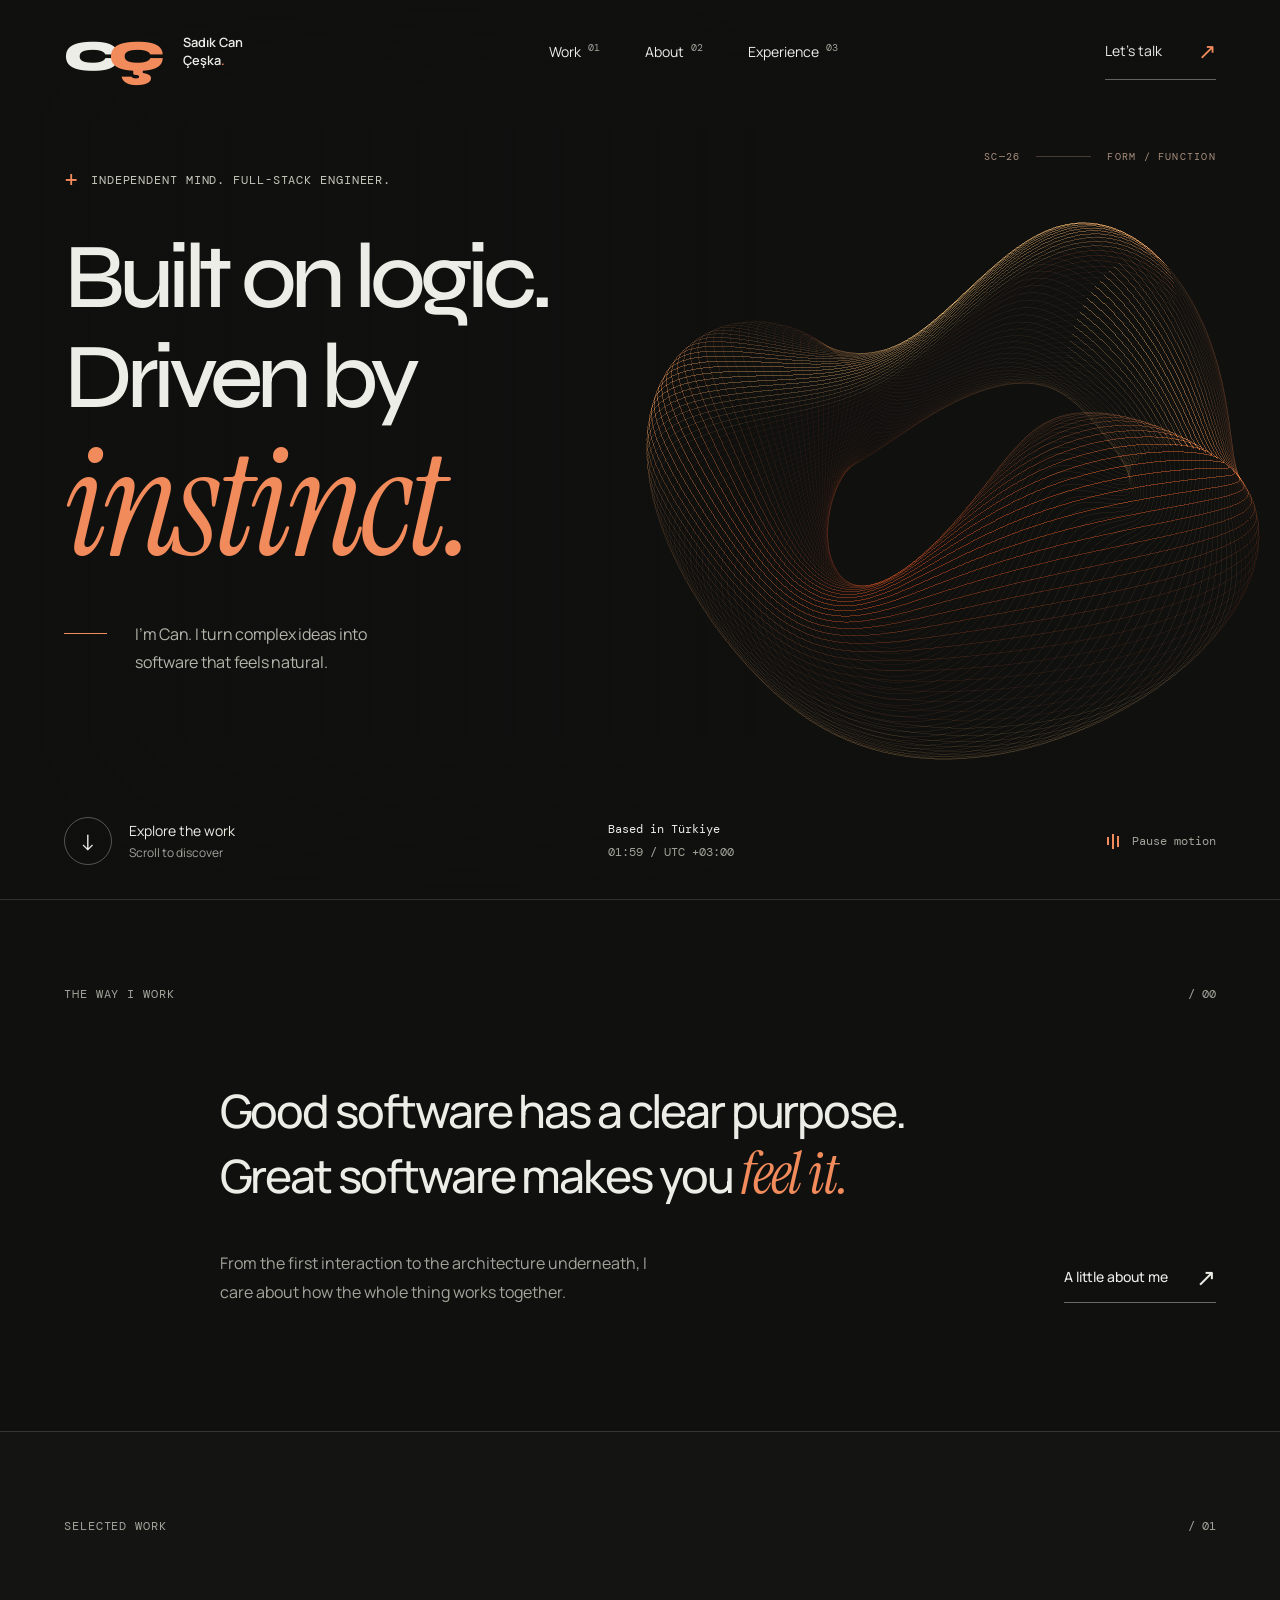
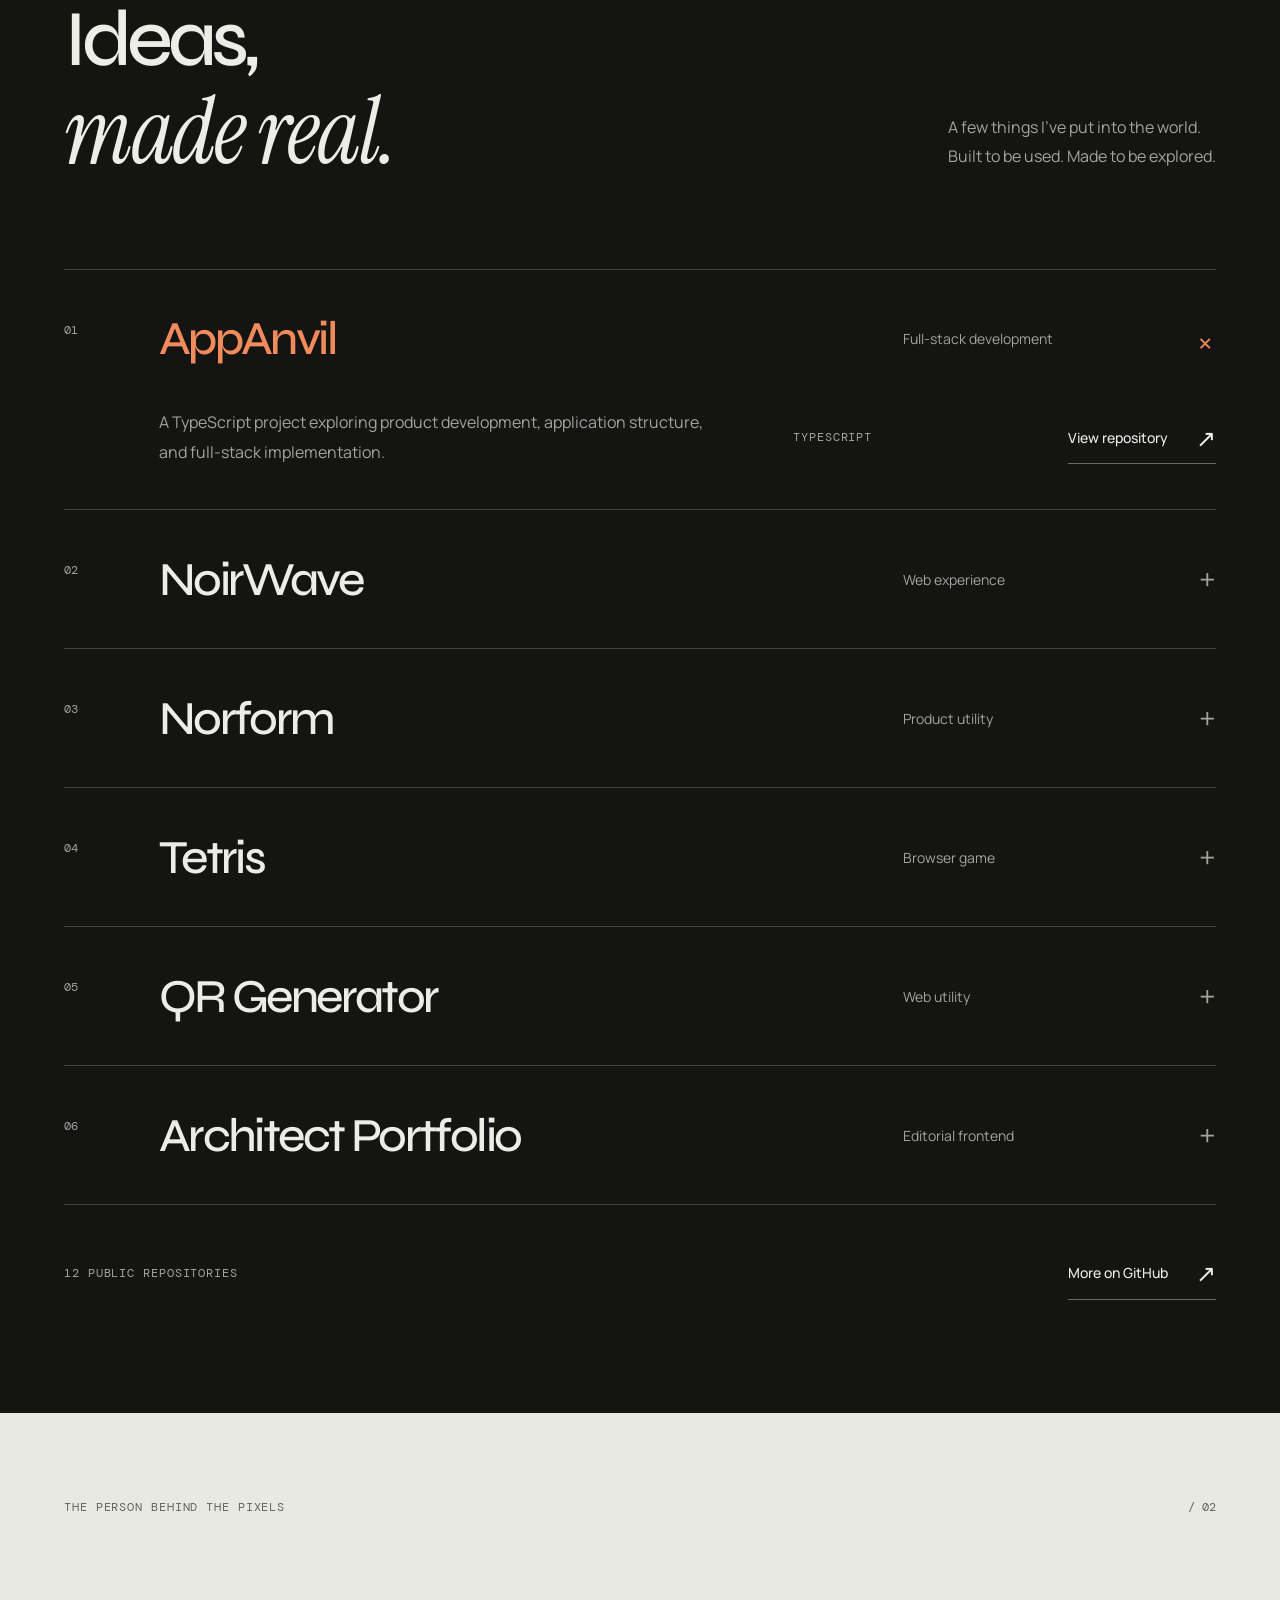
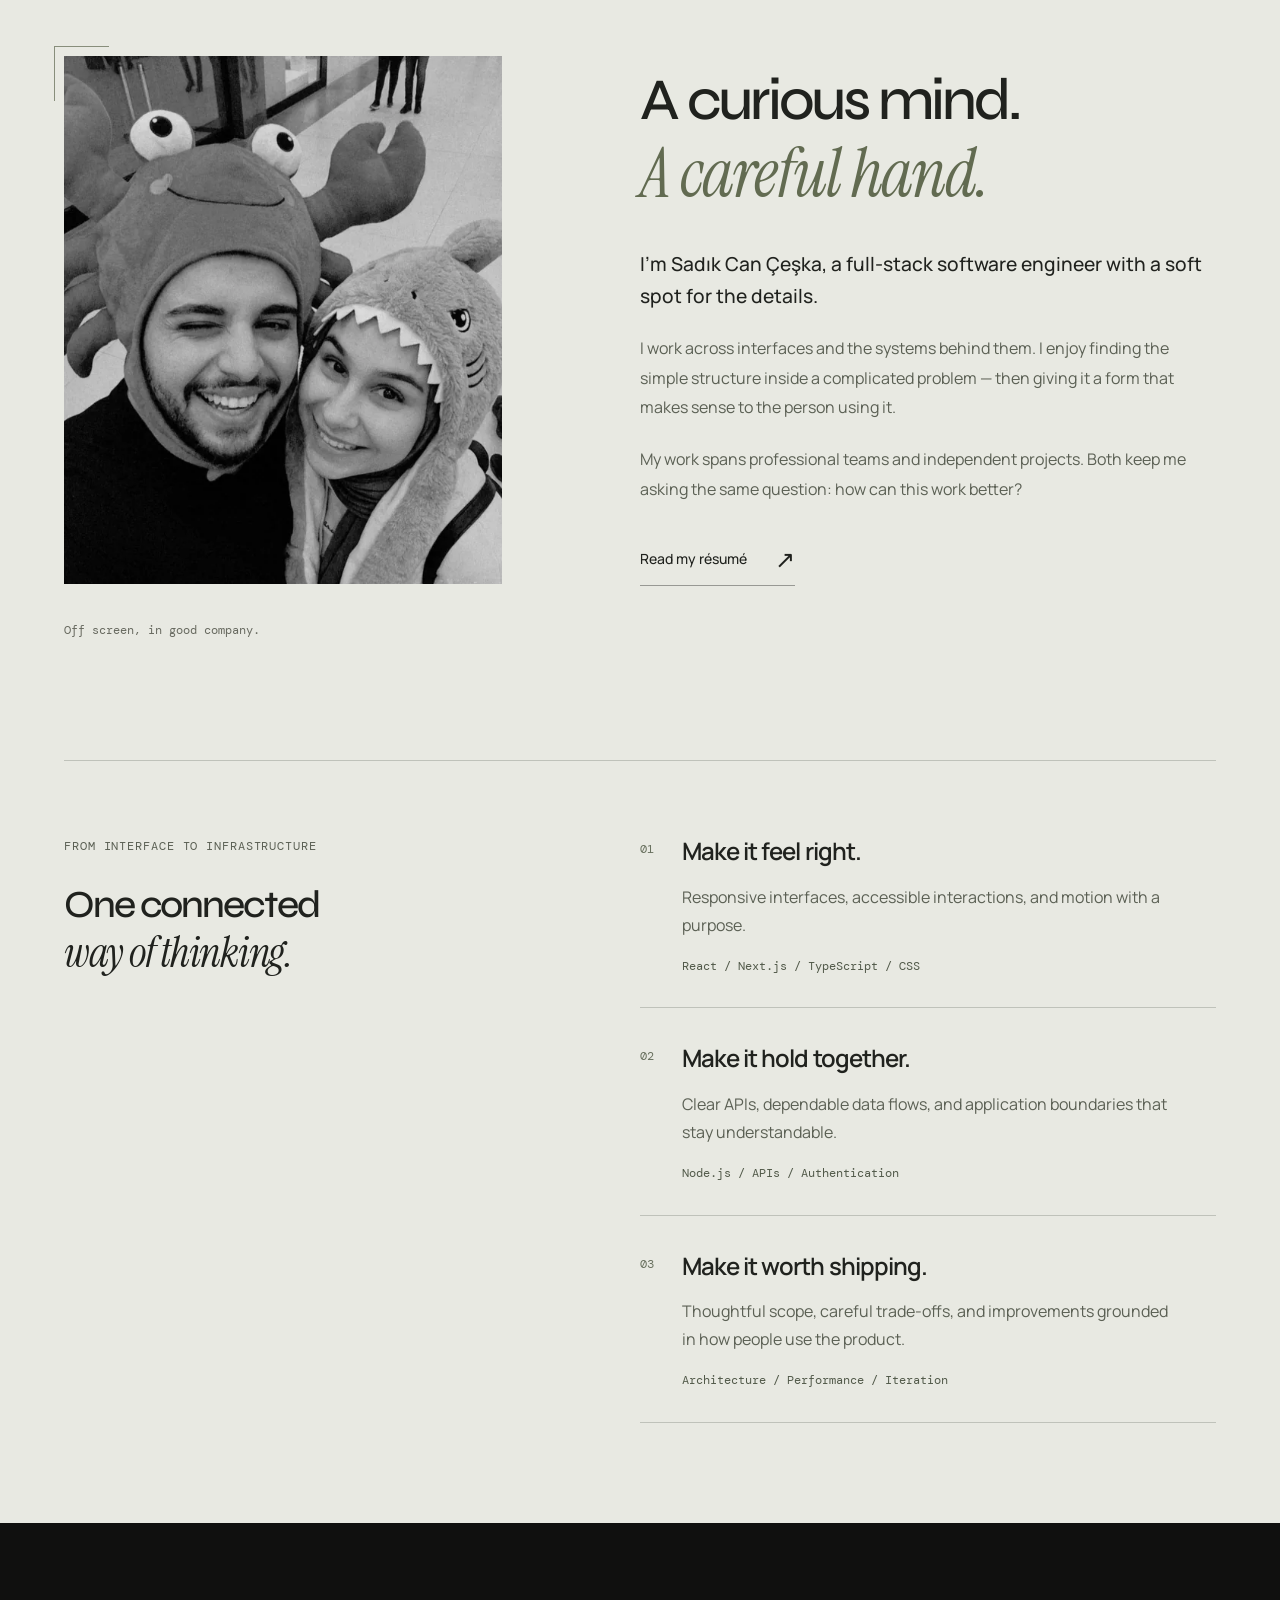
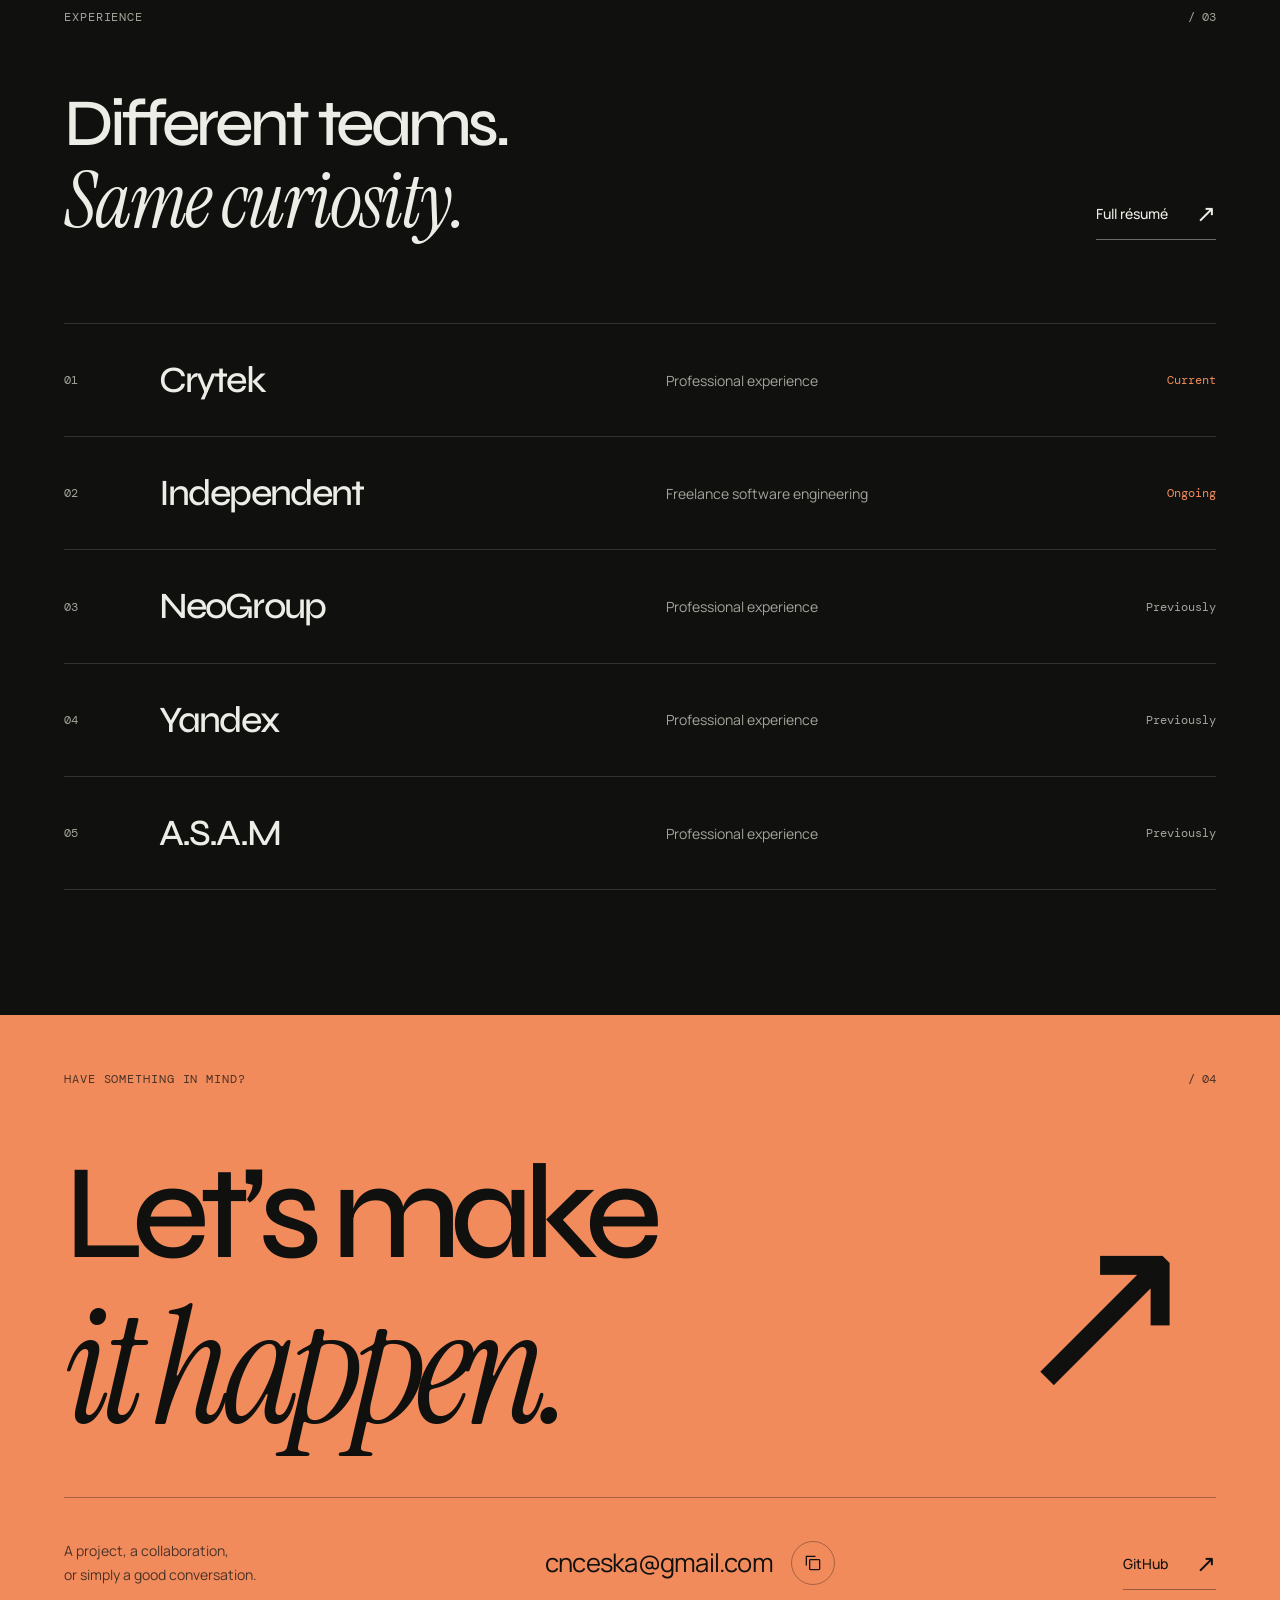
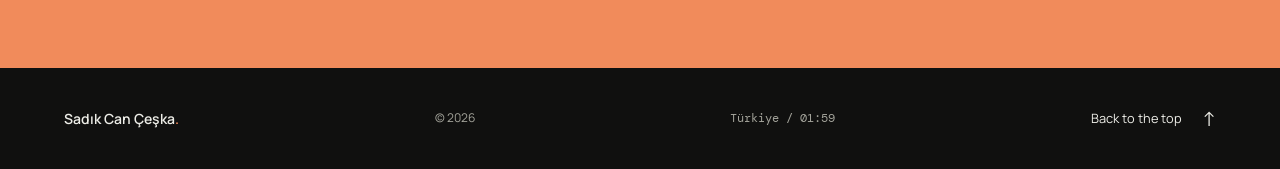
==== commit e05123f8: "Add graceful canvas rendering and verify responsive portfolio layouts" ====
--- a/index.html
+++ b/index.html
@@ -19,12 +19,12 @@
   <link rel="preconnect" href="https://fonts.googleapis.com">
   <link rel="preconnect" href="https://fonts.gstatic.com" crossorigin>
   <link href="https://fonts.googleapis.com/css2?family=DM+Mono:wght@400;500&family=Instrument+Serif:ital@0;1&family=Manrope:wght@400;500;600;700;800&family=Syne:wght@500;600;700;800&display=swap" rel="stylesheet">
-  <link rel="stylesheet" href="style.css?v=20260916">
+  <link rel="stylesheet" href="style.css?v=20260916a">
   <link rel="icon" href="favicon.svg" type="image/svg+xml">
   <link rel="manifest" href="site.webmanifest">
   <script type="application/ld+json">{"@context":"https://schema.org","@type":"Person","name":"Sadık Can Çeşka","url":"https://ceskasc.github.io/","jobTitle":"Full-stack Software Engineer","sameAs":["https://github.com/ceskasc"]}</script>
-  <script src="script.js?v=20260916" defer></script>
-  <script src="assets/field.js?v=20260916" defer></script>
+  <script src="script.js?v=20260916a" defer></script>
+  <script src="assets/field.js?v=20260916a" defer></script>
 </head>
 <body id="top">
   <a class="skip-link" href="#main-content">Skip to content</a>
